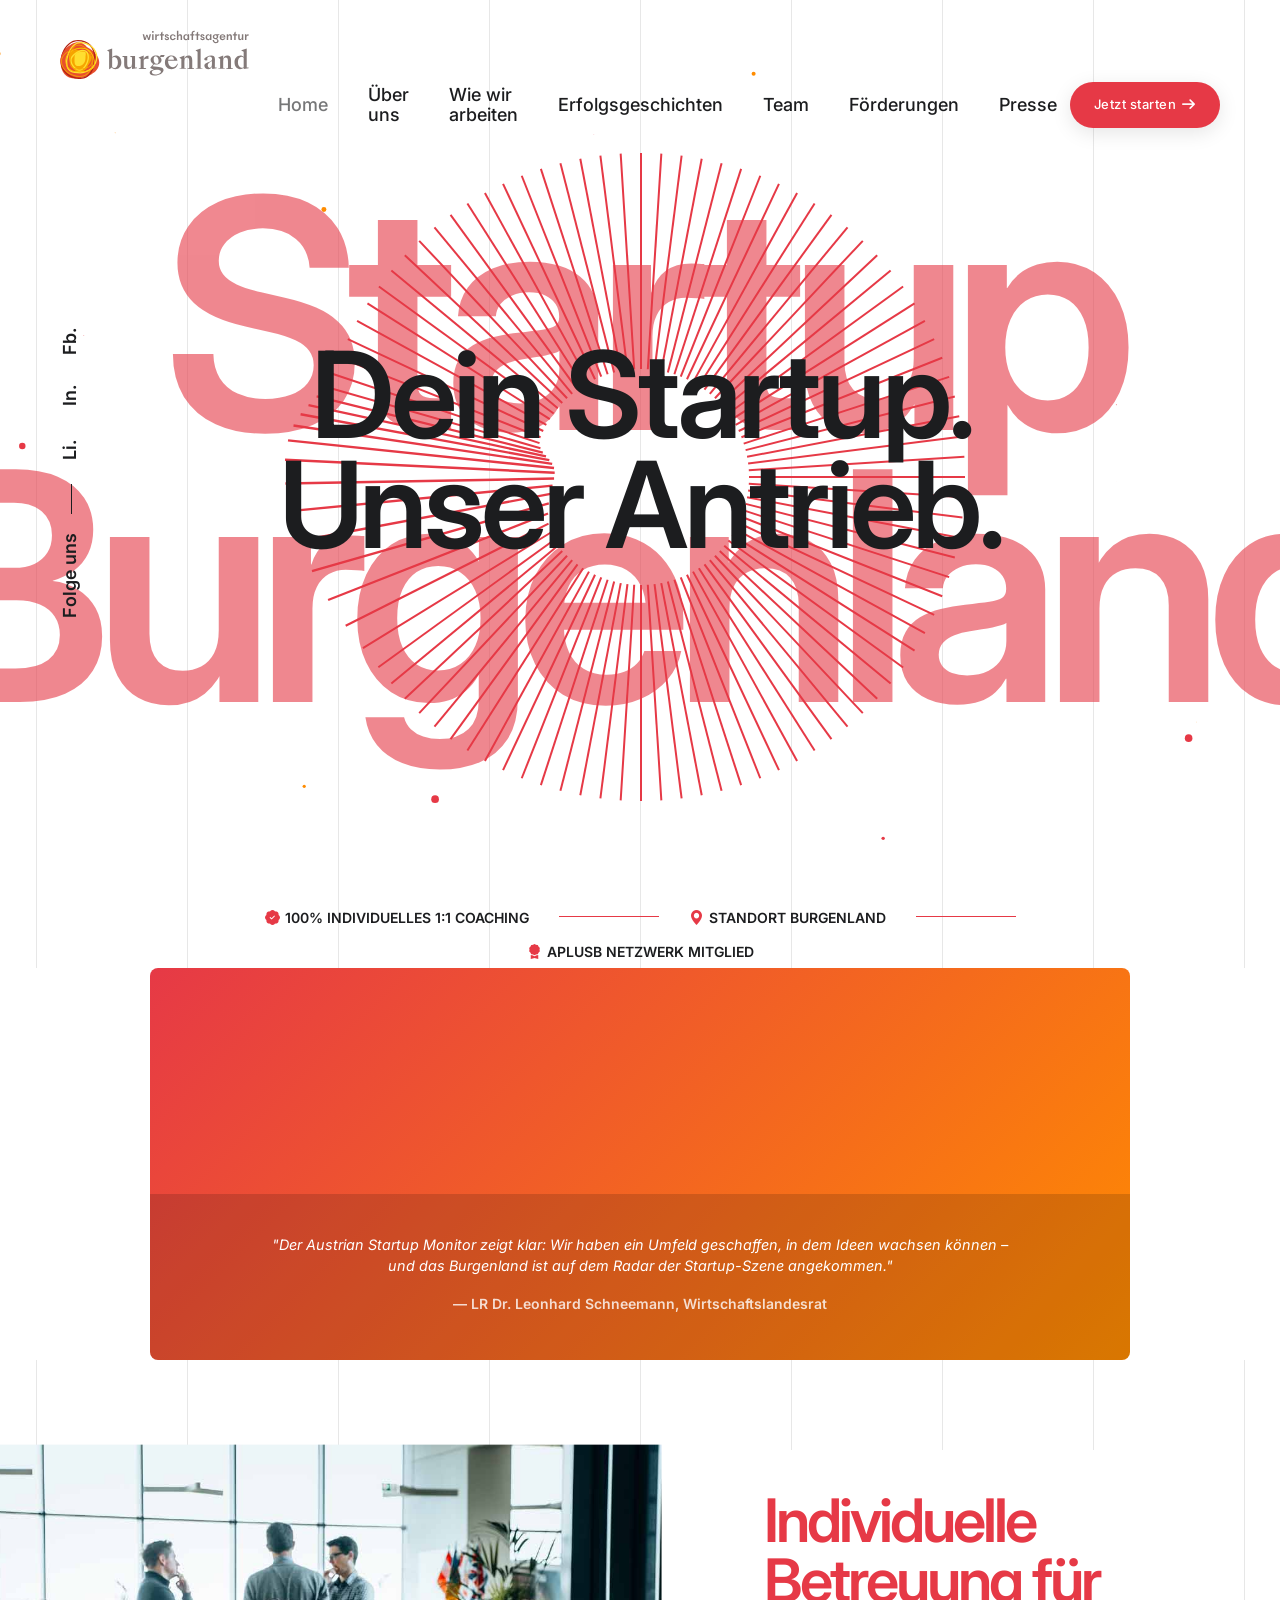
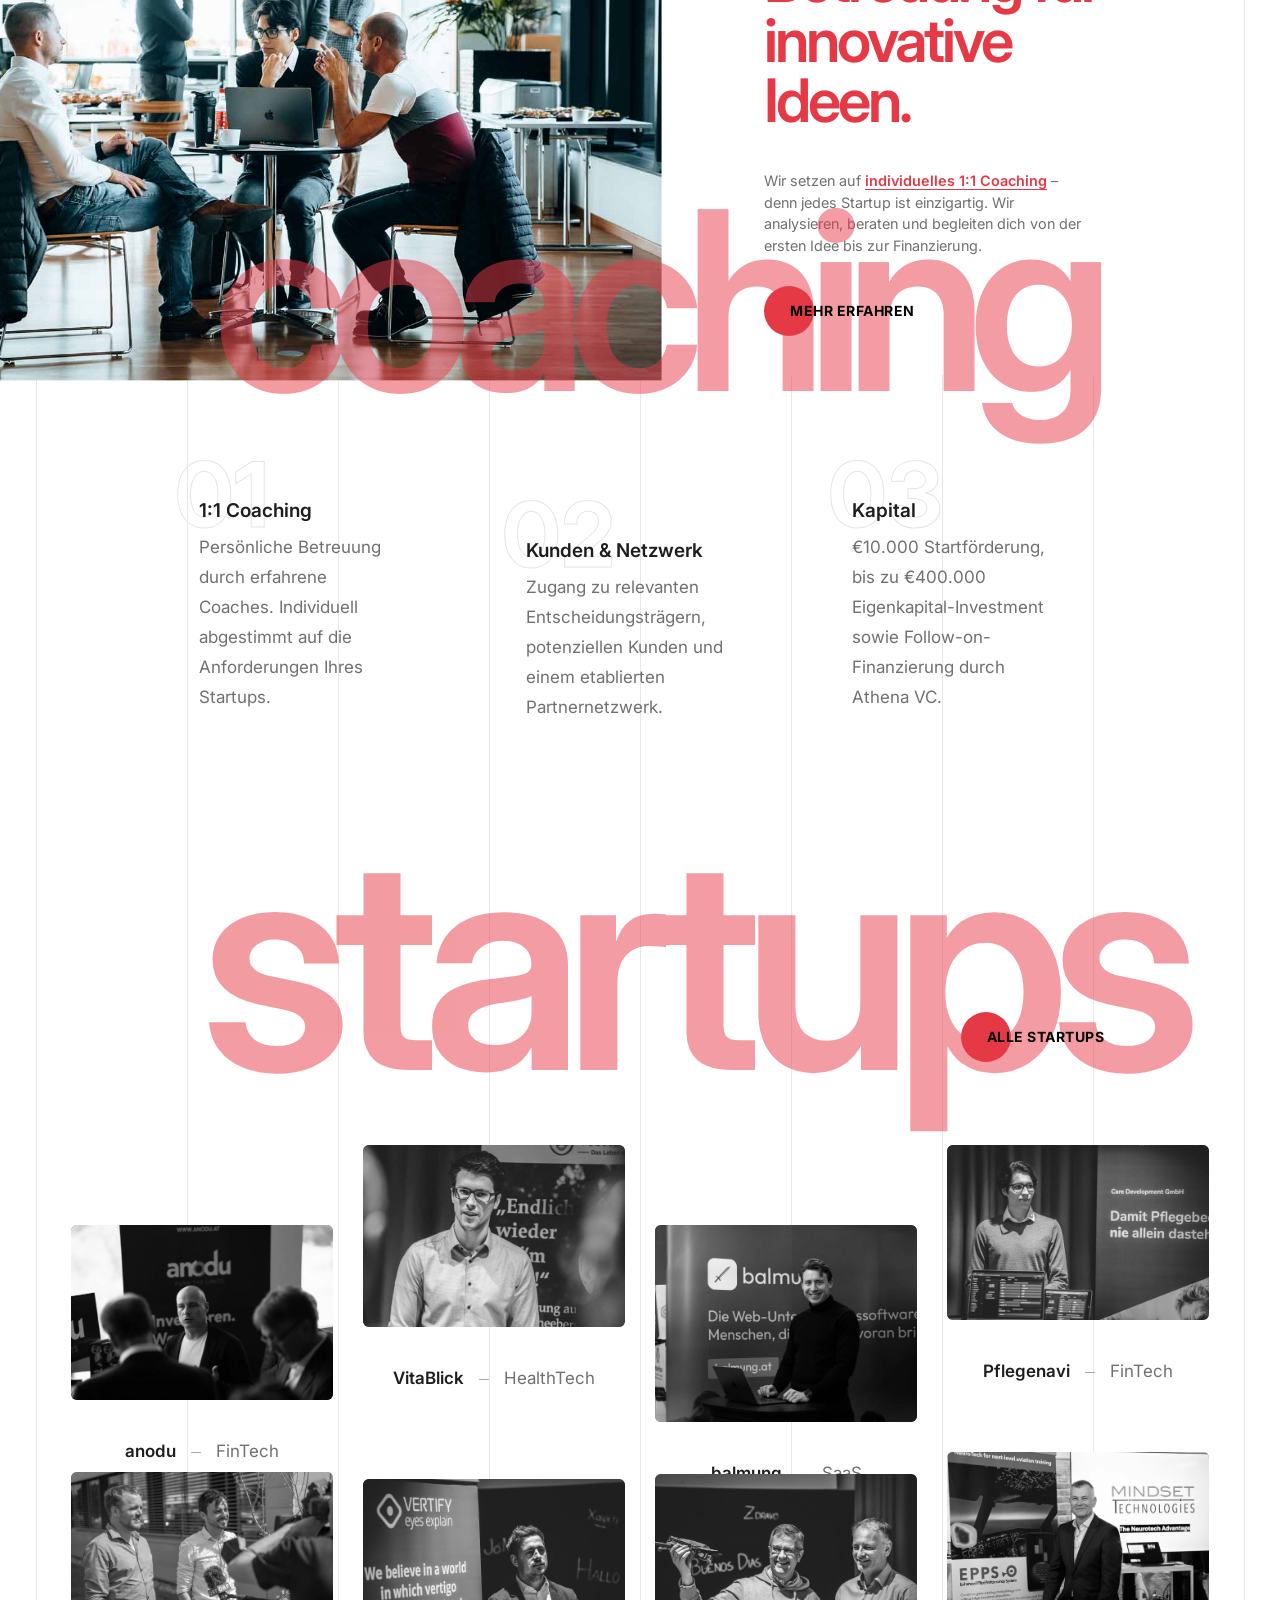
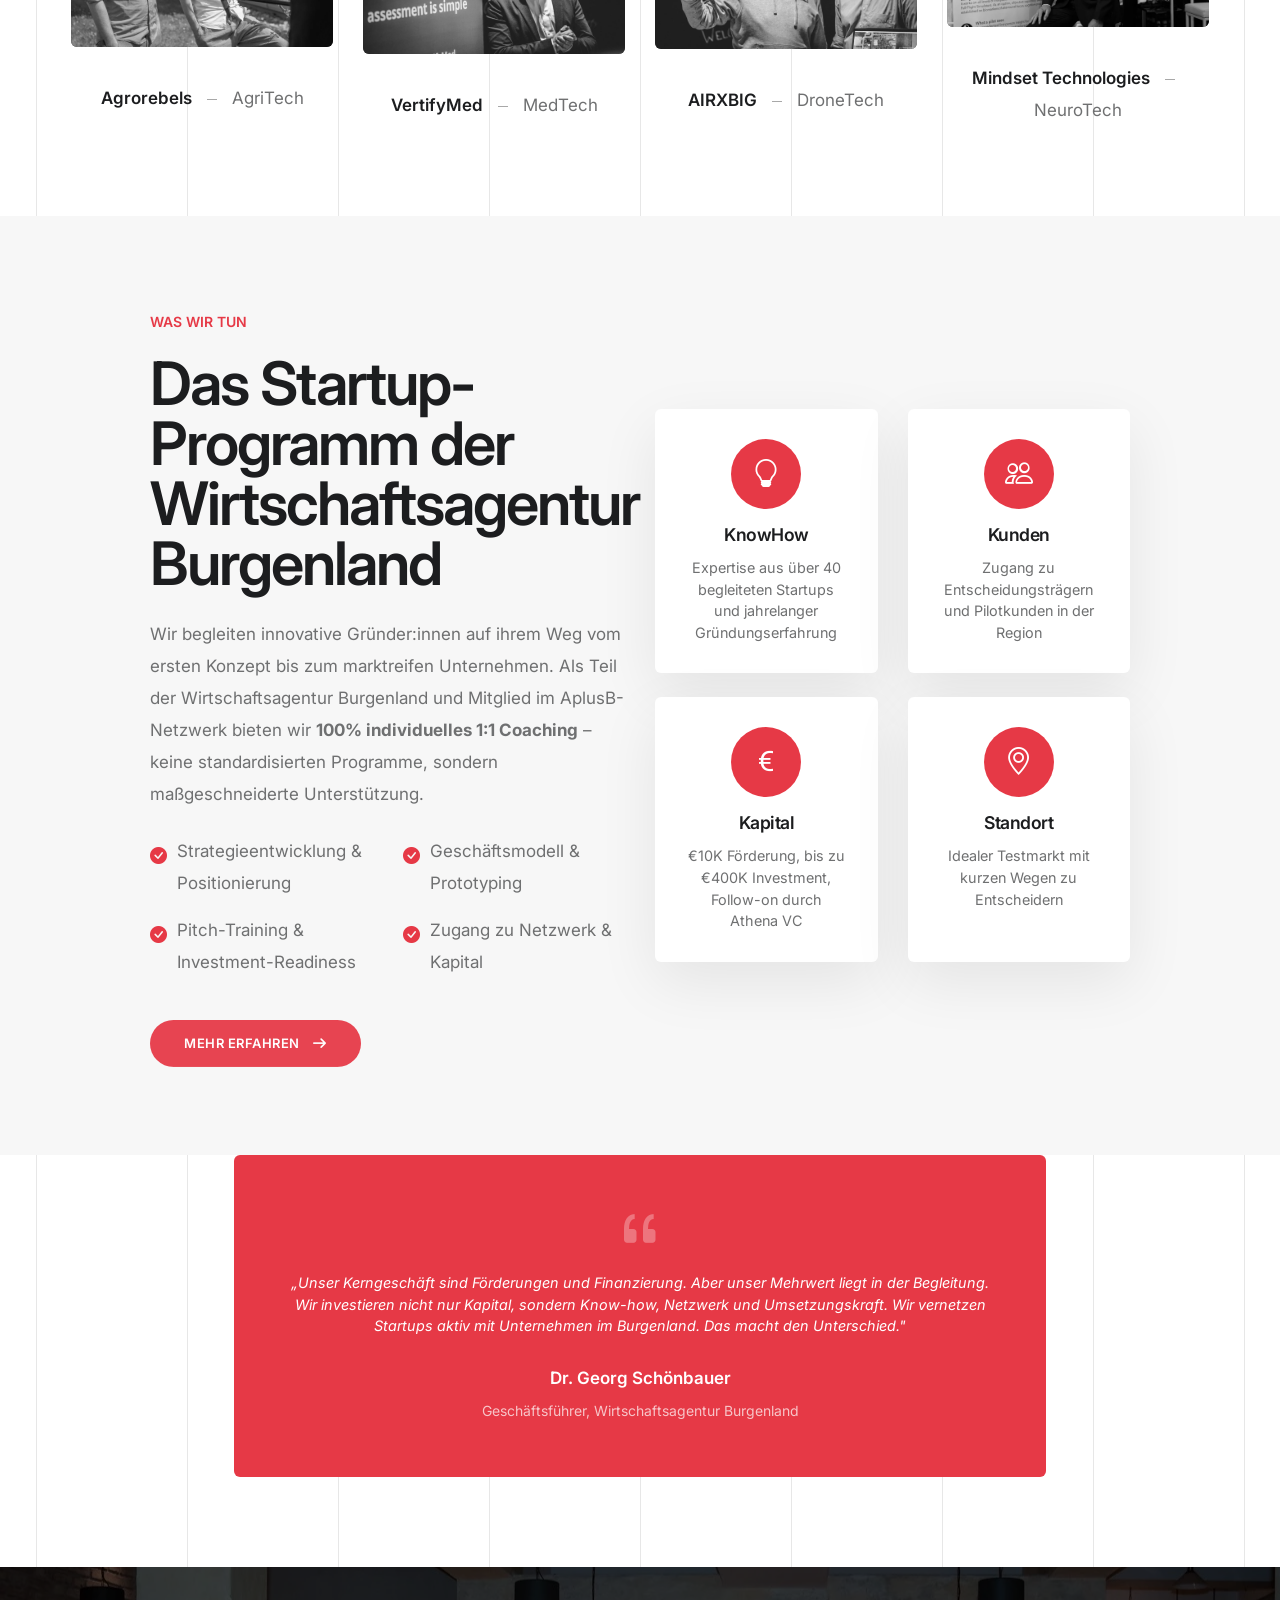
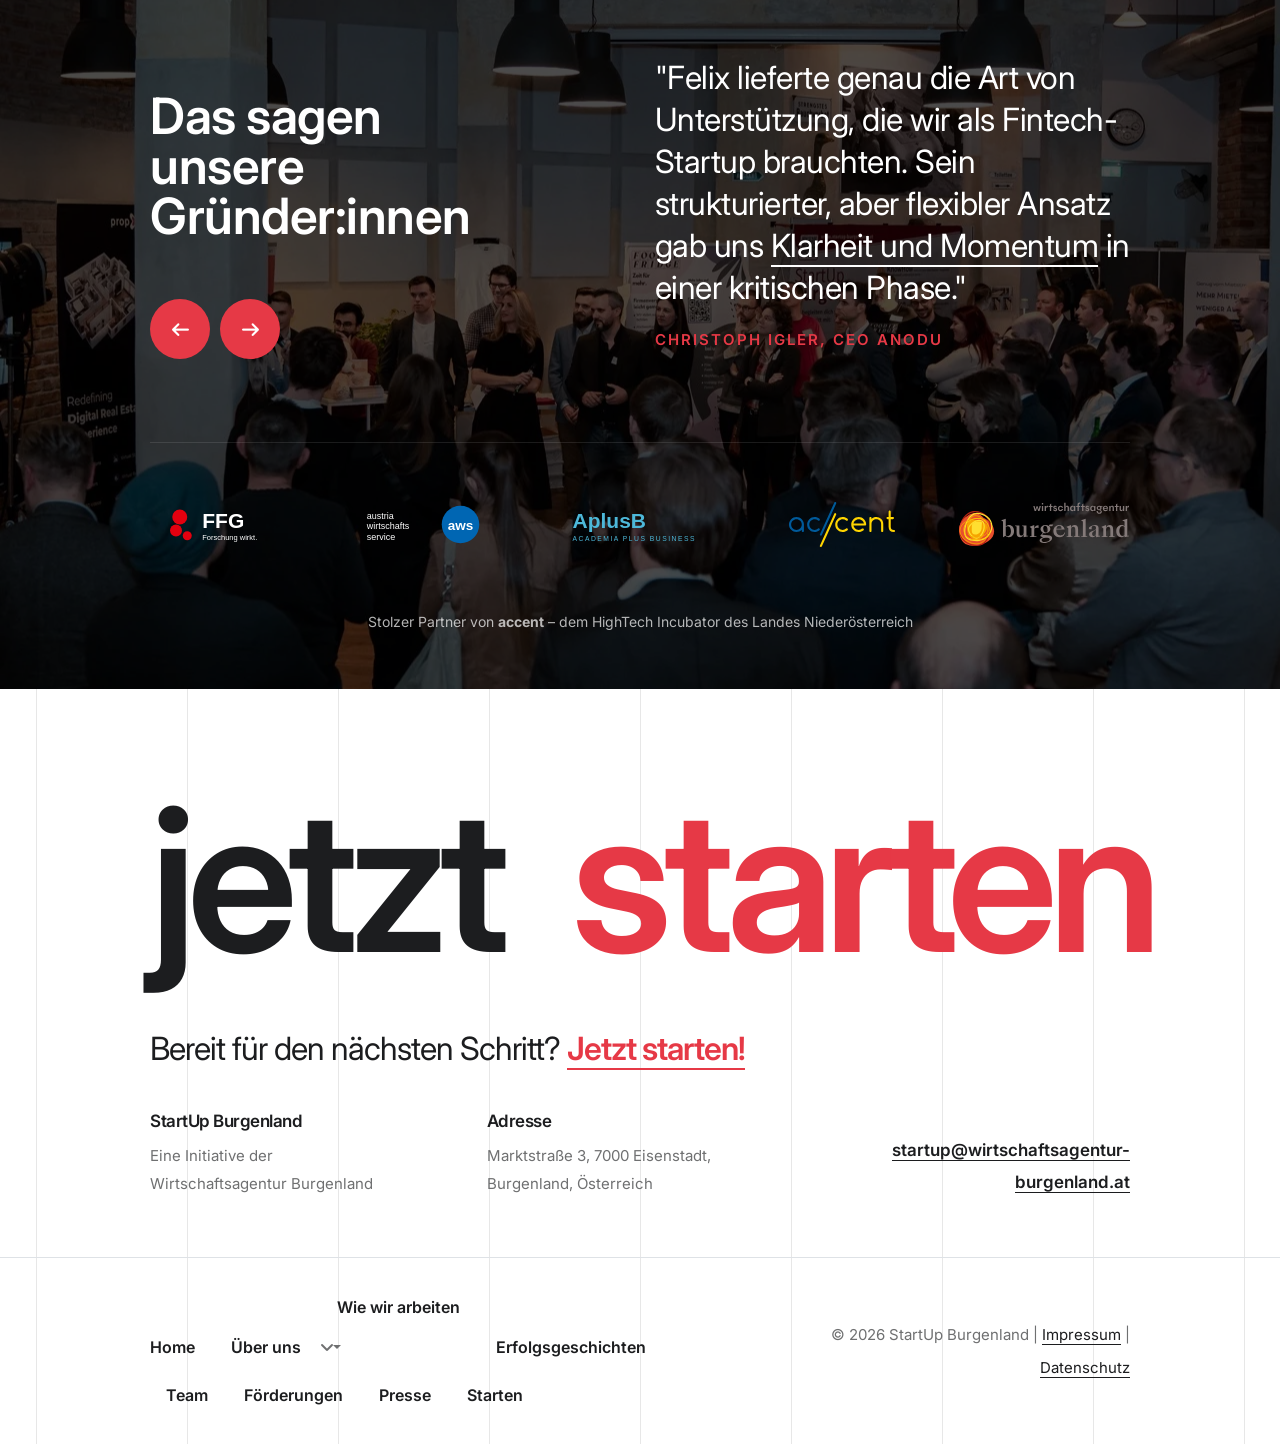
==== html/index.html @ 07768812 "StartUp Burgenland Website - Complete Redesign - Reorganized Erfolgsgeschichten by theme instead of " ====
<!doctype html>
<html class="no-js" lang="de">
    <head>
        <title>StartUp Burgenland - Dein Startup. Unser Antrieb.</title>
        <meta charset="utf-8">
        <meta http-equiv="X-UA-Compatible" content="IE=edge" />
        <meta name="author" content="StartUp Burgenland">
        <meta name="viewport" content="width=device-width,initial-scale=1.0" />
        <meta name="description" content="StartUp Burgenland - Die Startup-Initiative des Burgenlandes. 100% individuelles 1:1 Coaching, bis zu €400.000 Förderung und Zugang zu Investoren.">
        <!-- favicon icon -->
        <link rel="shortcut icon" href="images/favicon.png">
        <link rel="apple-touch-icon" href="images/apple-touch-icon-57x57.png">
        <link rel="apple-touch-icon" sizes="72x72" href="images/apple-touch-icon-72x72.png">
        <link rel="apple-touch-icon" sizes="114x114" href="images/apple-touch-icon-114x114.png">
        <!-- google fonts preconnect -->
        <link rel="preconnect" href="https://fonts.googleapis.com" crossorigin>
        <link rel="preconnect" href="https://fonts.gstatic.com" crossorigin>
        <!-- style sheets and font icons  -->
        <link rel="stylesheet" href="css/vendors.min.css"/>
        <link rel="stylesheet" href="css/icon.min.css"/>
        <link rel="stylesheet" href="css/style.css"/>
        <link rel="stylesheet" href="css/responsive.css"/>
        <link rel="stylesheet" href="demos/startup-burgenland/startup-burgenland.css" />
    </head>
    <body data-mobile-nav-style="classic" class="background-position-center-top" style="background-image: url(images/vertical-line-bg-small-medium-gray.svg)">
        <!-- start header -->
        <header>
            <!-- start navigation -->
            <nav class="navbar navbar-expand-lg header-light header-transparent bg-transparent disable-fixed">
                <div class="container-fluid">
                    <div class="col-auto col-lg-2 me-lg-0 me-auto">
                        <a class="navbar-brand" href="index.html">
                            <!-- PLACEHOLDER: logo-startup-burgenland.png (recommended: 200x56px) -->
                            <img src="images/startup-burgenland-logo.svg" alt="StartUp Burgenland" class="default-logo">
                            <img src="images/startup-burgenland-logo.svg" alt="StartUp Burgenland" class="alt-logo">
                            <img src="images/startup-burgenland-logo.svg" alt="StartUp Burgenland" class="mobile-logo">
                        </a>
                    </div>
                    <div class="col-auto col-lg-8 menu-order position-static">
                        <button class="navbar-toggler float-start" type="button" data-bs-toggle="collapse" data-bs-target="#navbarNav" aria-controls="navbarNav" aria-label="Toggle navigation">
                            <span class="navbar-toggler-line"></span>
                            <span class="navbar-toggler-line"></span>
                            <span class="navbar-toggler-line"></span>
                            <span class="navbar-toggler-line"></span>
                        </button>
                        <div class="collapse navbar-collapse justify-content-center" id="navbarNav">
                            <ul class="navbar-nav">
                                <li class="nav-item"><a href="index.html" class="nav-link">Home</a></li>
                                <li class="nav-item"><a href="ueber-uns.html" class="nav-link">Über uns</a></li>
                                <li class="nav-item dropdown">
                                    <a href="wie-wir-arbeiten.html" class="nav-link">Wie wir arbeiten</a>
                                    <i class="fa-solid fa-angle-down dropdown-toggle" id="navbarDropdown" role="button" data-bs-toggle="dropdown" aria-expanded="false"></i>
                                    <ul class="dropdown-menu" aria-labelledby="navbarDropdown">
                                        <li><a href="incubator.html" class="dropdown-item">Incubator|Accelerator</a></li>
                                        <li><a href="restartup.html" class="dropdown-item">ReStartUp</a></li>
                                    </ul>
                                </li>
                                <li class="nav-item"><a href="erfolgsgeschichten.html" class="nav-link">Erfolgsgeschichten</a></li>
                                <li class="nav-item"><a href="team.html" class="nav-link">Team</a></li>
                                <li class="nav-item"><a href="foerderungen.html" class="nav-link">Förderungen</a></li>
                                <li class="nav-item"><a href="presse.html" class="nav-link">Presse</a></li>
                            </ul>
                        </div>
                    </div>
                    <div class="col-auto col-lg-2 text-end">
                        <div class="header-icon">
                            <div class="header-button">
                                <a href="starten.html" class="btn btn-rounded btn-sb-red btn-medium btn-switch-text btn-box-shadow text-transform-none">
                                    <span>
                                        <span class="btn-double-text" data-text="Jetzt starten">Jetzt starten</span>
                                        <span><i class="fa-solid fa-arrow-right"></i></span>
                                    </span>
                                </a>
                            </div>
                        </div>
                    </div>
                </div>
            </nav>
            <!-- end navigation -->
        </header>
        <!-- end header -->

        <!-- start banner -->
        <section class="p-0 border-radius-6px full-screen md-h-600px sm-h-450px ipad-top-space-margin position-relative overflow-hidden">
            <div id="particles-style-01" class="position-absolute h-100 top-0 left-0 w-100" data-particle="true" data-particle-options='{"particles":{"number":{"value":10,"density":{"enable":true,"value_area":800}},"color":{"value":["#E63946", "#FF8C00"]},"shape":{"type":"circle","stroke":{"width":0,"color":"#000000"},"polygon":{"nb_sides":5}},"opacity":{"value":1,"random":false,"anim":{"enable":false,"speed":1,"opacity_min":0.1,"sync":false}},"size":{"value":4,"random":true,"anim":{"enable":false,"speed":40,"size_min":0.1,"sync":false}},"line_linked":{"enable":false,"distance":150,"color":"#ffffff","opacity":0.4,"width":1},"move":{"enable":true,"speed":6,"direction":"none","random":false,"straight":false,"out_mode":"out","bounce":false}},"interactivity":{"detect_on":"canvas","events":{"onhover":{"enable":true,"mode":"repulse"},"onclick":{"enable":true,"mode":"push"},"resize":true},"modes":{"repulse":{"distance":200,"duration":0.4},"push":{"particles_nb":4}}},"retina_detect":true}'></div>
            <div class="looping-wrapper md-h-100"></div>
            <div class="absolute-middle-center banner-title fw-600 d-none d-md-inline-block text-center text-sb-red" data-anime='{ "el": "lines", "translateX": [50, 0], "opacity": [0,1], "duration": 600, "delay": 0, "staggervalue": 300, "easing": "easeOutQuad" }'><span class="d-block">Startup</span><span class="d-block">Burgenland</span></div>
            <div class="container h-100 position-relative">
                <div class="row align-items-center justify-content-center h-100">
                    <div class="col-12 text-center">
                        <div class="fs-120 lh-110 sm-fs-100 text-dark-gray fw-600 ls-minus-4px" data-anime='{ "el": "lines", "translateY": [30, 0], "opacity": [0,1], "duration": 600, "delay": 500, "staggervalue": 300, "easing": "easeOutQuad" }'>Dein Startup.<br>Unser Antrieb.</div>
                    </div>
                </div>
            </div>
        </section>
        <!-- end banner -->

        <!-- start features section -->
        <section class="p-0">
            <div class="container">
                <div class="row justify-content-center align-items-center flex-column flex-sm-row" data-anime='{ "el": "childs", "translateX": [15, 0], "opacity": [0,1], "duration": 800, "delay": 200, "staggervalue": 300, "easing": "easeOutQuad" }'>
                    <div class="col-auto icon-with-text-style-08 md-mb-10px text-center text-md-start">
                        <div class="feature-box feature-box-left-icon-middle d-inline-flex align-middle">
                            <div class="feature-box-icon me-5px">
                                <i class="bi bi-patch-check-fill fs-15 text-sb-red"></i>
                            </div>
                            <div class="feature-box-content">
                                <span class="fs-14 fw-600 text-dark-gray text-uppercase">100% individuelles 1:1 Coaching</span>
                            </div>
                        </div>
                    </div>
                    <div class="col-auto md-mb-15px d-none d-md-flex">
                        <span class="progress-step-separator bg-sb-red w-100px lg-w-70px separator-line-1px d-block mx-auto"></span>
                    </div>
                    <div class="col-auto icon-with-text-style-08 md-mb-10px text-center text-md-start">
                        <div class="feature-box feature-box-left-icon-middle d-inline-flex align-middle">
                            <div class="feature-box-icon me-5px">
                                <i class="bi bi-geo-alt-fill fs-15 text-sb-red"></i>
                            </div>
                            <div class="feature-box-content">
                                <span class="fs-14 fw-600 text-dark-gray text-uppercase">Standort Burgenland</span>
                            </div>
                        </div>
                    </div>
                    <div class="col-auto md-mb-15px d-none d-md-flex">
                        <span class="progress-step-separator bg-sb-red w-100px lg-w-70px separator-line-1px d-block mx-auto"></span>
                    </div>
                    <div class="col-auto icon-with-text-style-08 text-center text-md-start">
                        <div class="feature-box feature-box-left-icon-middle d-inline-flex align-middle">
                            <div class="feature-box-icon me-5px">
                                <i class="bi bi-award-fill fs-15 text-sb-red"></i>
                            </div>
                            <div class="feature-box-content">
                                <span class="fs-14 fw-600 text-dark-gray text-uppercase">AplusB Netzwerk Mitglied</span>
                            </div>
                        </div>
                    </div>
                </div>
            </div>
        </section>
        <!-- end features section -->

        <!-- start stats section -->
        <section class="bg-white pt-0 pb-0">
            <div class="container">
                <div class="row justify-content-center">
                    <div class="col-12">
                        <div class="border-radius-8px overflow-hidden" style="background: linear-gradient(135deg, #E63946 0%, #FF8C00 100%);">
                            <div class="row row-cols-2 row-cols-lg-5 row-cols-md-3 justify-content-center text-center g-0" data-anime='{ "el": "childs", "translateY": [30, 0], "opacity": [0,1], "duration": 800, "delay": 200, "staggervalue": 200, "easing": "easeOutQuad" }'>
                                <div class="col p-35px md-p-25px border-end border-bottom border-color-transparent-white-light">
                                    <div class="fs-50 md-fs-40 text-white fw-700 mb-5px">88</div>
                                    <span class="text-white opacity-8 fs-13 text-uppercase fw-500 ls-1px">Startups im Bgld.</span>
                                    <span class="text-white opacity-6 fs-11 d-block">+125% seit 2021</span>
                                </div>
                                <div class="col p-35px md-p-25px border-end border-bottom border-color-transparent-white-light">
                                    <div class="fs-50 md-fs-40 text-white fw-700 mb-5px counter" data-speed="2000" data-to="40">40</div>
                                    <span class="text-white opacity-8 fs-13 text-uppercase fw-500 ls-1px">+ betreut</span>
                                </div>
                                <div class="col p-35px md-p-25px border-end border-bottom border-color-transparent-white-light lg-border-end-0">
                                    <div class="fs-50 md-fs-40 text-white fw-700 mb-5px counter" data-speed="2000" data-to="129">129</div>
                                    <span class="text-white opacity-8 fs-13 text-uppercase fw-500 ls-1px">Jobs</span>
                                </div>
                                <div class="col p-35px md-p-25px border-end border-bottom border-color-transparent-white-light md-border-end-0">
                                    <div class="fs-50 md-fs-40 text-white fw-700 mb-5px">€5,5M</div>
                                    <span class="text-white opacity-8 fs-13 text-uppercase fw-500 ls-1px">Umsatz</span>
                                </div>
                                <div class="col p-35px md-p-25px border-bottom border-color-transparent-white-light">
                                    <div class="fs-50 md-fs-40 text-white fw-700 mb-5px">€2,9M</div>
                                    <span class="text-white opacity-8 fs-13 text-uppercase fw-500 ls-1px">investiert</span>
                                </div>
                            </div>
                            <div class="row justify-content-center p-40px md-p-30px" style="background: rgba(0,0,0,0.15);">
                                <div class="col-lg-10 text-center">
                                    <p class="text-white fs-18 fst-italic mb-10px">"Der Austrian Startup Monitor zeigt klar: Wir haben ein Umfeld geschaffen, in dem Ideen wachsen können – und das Burgenland ist auf dem Radar der Startup-Szene angekommen."</p>
                                    <span class="text-white opacity-8 fw-600 fs-14">— LR Dr. Leonhard Schneemann, Wirtschaftslandesrat</span>
                                </div>
                            </div>
                        </div>
                    </div>
                </div>
            </div>
        </section>
        <!-- end stats section -->

        <!-- start about section -->
        <section class="position-relative overflow-hidden">
            <div class="container">
                <div class="row align-items-center position-relative">
                    <div class="col-lg-6">
                        <div class="outside-box-left-20 md-outside-box-left-0" data-bottom-top="transform:scale(1.1, 1.1)" data-top-bottom="transform:scale(1, 1)">
                            <img src="images/bewerbung-suedhub.jpg" alt="StartUp Burgenland Bewerbung Südhub"/>
                        </div>
                    </div>
                    <div class="col-lg-5 offset-lg-1 z-index-9 md-mt-35px bg-white p-40px border-radius-6px" data-anime='{ "el": "childs", "translateX": [15, 0], "opacity": [0,1], "duration": 800, "delay": 200, "staggervalue": 300, "easing": "easeOutQuad" }'>
                        <h2 class="text-sb-red fw-600 mb-40px md-mb-25px ls-minus-3px word-break-normal">Individuelle Betreuung für innovative Ideen.</h2>
                        <p class="lh-34 w-95 mb-30px lg-w-100">Wir setzen auf <span class="text-sb-red fw-600 text-decoration-line-bottom">individuelles 1:1 Coaching</span> – denn jedes Startup ist einzigartig. Wir analysieren, beraten und begleiten dich von der ersten Idee bis zur Finanzierung.</p>
                        <a href="ueber-uns.html" class="btn btn-large btn-expand-ltr text-dark-gray btn-rounded fw-700"><span class="bg-sb-red"></span>Mehr erfahren</a>
                        <div class="position-absolute bottom-minus-50px d-none d-md-inline-block" style="right: 50px;">
                            <div class="fs-300 xl-fs-250 lg-fs-200 text-sb-red fw-600 ls-minus-20px word-break-normal opacity-50" data-bottom-top="transform:scale(1, 1) translate3d(0px, 0px, 0px);" data-top-bottom="transform:scale(1, 1) translate3d(-50px, 0px, 0px);">coaching</div>
                        </div>
                    </div>
                </div>
            </div>
        </section>
        <!-- end about section -->

        <!-- start services section -->
        <section class="p-0">
            <div class="container">
                <div class="row row-cols-1 row-cols-lg-3 row-cols-md-2 m-0 justify-content-center" data-anime='{ "el": "childs", "translateY": [40, 0], "opacity": [0,1], "duration": 800, "delay": 200, "staggervalue": 300, "easing": "easeOutQuad" }'>
                    <div class="col process-step-style-10 ps-5 pe-5 pt-3 pb-3 sm-mb-20px position-relative hover-box">
                        <div class="process-step-icon-box position-absolute top-minus-15px left-25px md-left-0px">
                            <div class="number d-inline-block fs-90 fw-700 text-outline text-outline-color-extra-medium-gray">01</div>
                        </div>
                        <span class="fs-19 fw-600 text-dark-gray mb-5px d-block position-relative">1:1 Coaching</span>
                        <div class="position-relative pb-60px last-paragraph-no-margin">
                            <p class="lh-30 w-90 sm-w-100">Persönliche Betreuung durch erfahrene Coaches. Individuell abgestimmt auf die Anforderungen Ihres Startups.</p>
                            <a href="wie-wir-arbeiten.html" class="hover-content d-flex justify-content-center align-items-center icon-box w-45px h-45px rounded-circle bg-sb-red border-2"><i class="feather icon-feather-arrow-right text-white icon-small"></i></a>
                        </div>
                    </div>
                    <div class="col process-step-style-10 ps-5 pe-5 pt-3 pb-3 sm-mb-20px position-relative mt-40px md-mt-0 hover-box">
                        <div class="process-step-icon-box position-absolute top-minus-15px left-25px md-left-0px">
                            <div class="number d-inline-block fs-90 fw-700 text-outline text-outline-color-extra-medium-gray">02</div>
                        </div>
                        <span class="fs-19 fw-600 text-dark-gray mb-5px d-block position-relative">Kunden & Netzwerk</span>
                        <div class="position-relative pb-60px last-paragraph-no-margin">
                            <p class="lh-30 w-90 sm-w-100">Zugang zu relevanten Entscheidungsträgern, potenziellen Kunden und einem etablierten Partnernetzwerk.</p>
                            <a href="wie-wir-arbeiten.html" class="hover-content d-flex justify-content-center align-items-center icon-box w-45px h-45px rounded-circle bg-sb-red border-2"><i class="feather icon-feather-arrow-right text-white icon-small"></i></a>
                        </div>
                    </div>
                    <div class="col process-step-style-10 ps-5 pe-5 pt-3 pb-3 sm-mb-20px position-relative hover-box">
                        <div class="process-step-icon-box position-absolute top-minus-15px left-25px md-left-0px">
                            <div class="number d-inline-block fs-90 fw-700 text-outline text-outline-color-extra-medium-gray">03</div>
                        </div>
                        <span class="fs-19 fw-600 text-dark-gray mb-5px d-block position-relative">Kapital</span>
                        <div class="position-relative pb-60px last-paragraph-no-margin">
                            <p class="lh-30 w-90 sm-w-100">€10.000 Startförderung, bis zu €400.000 Eigenkapital-Investment sowie Follow-on-Finanzierung durch Athena VC.</p>
                            <a href="wie-wir-arbeiten.html" class="hover-content d-flex justify-content-center align-items-center icon-box w-45px h-45px rounded-circle bg-sb-red border-2"><i class="feather icon-feather-arrow-right text-white icon-small"></i></a>
                        </div>
                    </div>
                </div>
            </div>
        </section>
        <!-- end services section -->

        <!-- start portfolio/startups section -->
        <section class="pb-0 pt-0 ps-2 pe-2 lg-pt-3 md-pt-7 sm-p-0">
            <div class="container">
                <div class="row align-items-end mb-6">
                    <div class="col-lg-9 col-md-8 d-none d-md-flex">
                        <div style="margin-left: 50px;">
                            <div class="fs-350 xl-fs-300 lg-fs-250 text-sb-red fw-600 ls-minus-20px position-relative d-inline-block word-break-normal opacity-50" data-bottom-top="transform:scale(1, 1) translate3d(0px, 0px, 0px);" data-top-bottom="transform:scale(1, 1) translate3d(-50px, 0px, 0px);">startups</div>
                        </div>
                    </div>
                    <div class="col-lg-3 col-md-4 text-start text-md-end">
                        <a href="erfolgsgeschichten.html" class="btn btn-large btn-expand-ltr text-dark-gray btn-rounded fw-700 mb-50px sm-mb-0"><span class="bg-sb-red"></span>Alle Startups</a>
                    </div>
                </div>
            </div>
            <div class="container-fluid">
                <div class="row justify-content-center m-md-0">
                    <div class="col-12 filter-content">
                        <ul class="portfolio-simple portfolio-wrapper grid-loading grid grid-4col xxl-grid-4col xl-grid-4col lg-grid-3col md-grid-2col sm-grid-2col xs-grid-1col gutter-extra-large text-center">
                            <li class="grid-sizer"></li>
                            <!-- anodu -->
                            <li class="grid-item selected transition-inner-all">
                                <div class="portfolio-box" data-bottom-top="transform: translateY(40px)" data-top-bottom="transform: translateY(-40px)">
                                    <div class="portfolio-image bg-medium-gray border-radius-6px">
                                        <a href="erfolgsgeschichten.html"><img src="images/startup-anodu.webp" alt="anodu" /></a>
                                    </div>
                                    <div class="portfolio-caption pt-35px pb-35px md-pt-25px md-pb-25px">
                                        <a href="erfolgsgeschichten.html" class="text-dark-gray text-dark-gray-hover fw-600">anodu</a>
                                        <span class="d-inline-block align-middle w-10px separator-line-1px bg-light-gray ms-10px me-10px"></span>
                                        <div class="d-inline-block">FinTech</div>
                                    </div>
                                </div>
                            </li>
                            <!-- VitaBlick -->
                            <li class="grid-item selected transition-inner-all">
                                <div class="portfolio-box" data-bottom-top="transform: translateY(-40px)" data-top-bottom="transform: translateY(40px)">
                                    <div class="portfolio-image bg-medium-gray border-radius-6px">
                                        <a href="erfolgsgeschichten.html"><img src="images/startup-vitablick.webp" alt="VitaBlick" /></a>
                                    </div>
                                    <div class="portfolio-caption pt-35px pb-35px md-pt-25px md-pb-25px">
                                        <a href="erfolgsgeschichten.html" class="text-dark-gray text-dark-gray-hover fw-600">VitaBlick</a>
                                        <span class="d-inline-block align-middle w-10px separator-line-1px bg-light-gray ms-10px me-10px"></span>
                                        <div class="d-inline-block">HealthTech</div>
                                    </div>
                                </div>
                            </li>
                            <!-- balmung -->
                            <li class="grid-item selected transition-inner-all">
                                <div class="portfolio-box" data-bottom-top="transform: translateY(40px)" data-top-bottom="transform: translateY(-40px)">
                                    <div class="portfolio-image bg-medium-gray border-radius-6px">
                                        <a href="erfolgsgeschichten.html"><img src="images/startup-balmung.webp" alt="balmung" /></a>
                                    </div>
                                    <div class="portfolio-caption pt-35px pb-35px md-pt-25px md-pb-25px">
                                        <a href="erfolgsgeschichten.html" class="text-dark-gray text-dark-gray-hover fw-600">balmung</a>
                                        <span class="d-inline-block align-middle w-10px separator-line-1px bg-light-gray ms-10px me-10px"></span>
                                        <div class="d-inline-block">SaaS</div>
                                    </div>
                                </div>
                            </li>
                            <!-- Pflegenavi -->
                            <li class="grid-item selected transition-inner-all">
                                <div class="portfolio-box" data-bottom-top="transform: translateY(-40px)" data-top-bottom="transform: translateY(40px)">
                                    <div class="portfolio-image bg-medium-gray border-radius-6px">
                                        <a href="erfolgsgeschichten.html"><img src="images/startup-pflegenavi.webp" alt="Pflegenavi" /></a>
                                    </div>
                                    <div class="portfolio-caption pt-35px pb-35px md-pt-25px md-pb-25px">
                                        <a href="erfolgsgeschichten.html" class="text-dark-gray text-dark-gray-hover fw-600">Pflegenavi</a>
                                        <span class="d-inline-block align-middle w-10px separator-line-1px bg-light-gray ms-10px me-10px"></span>
                                        <div class="d-inline-block">FinTech</div>
                                    </div>
                                </div>
                            </li>
                            <!-- Agrorebels -->
                            <li class="grid-item transition-inner-all">
                                <div class="portfolio-box" data-bottom-top="transform: translateY(-20px)" data-top-bottom="transform: translateY(-80px)">
                                    <div class="portfolio-image bg-medium-gray border-radius-6px">
                                        <a href="erfolgsgeschichten.html"><img src="images/startup-agrorebels.webp" alt="Agrorebels" /></a>
                                    </div>
                                    <div class="portfolio-caption pt-35px pb-35px md-pt-25px md-pb-25px">
                                        <a href="erfolgsgeschichten.html" class="text-dark-gray text-dark-gray-hover fw-600">Agrorebels</a>
                                        <span class="d-inline-block align-middle w-10px separator-line-1px bg-light-gray ms-10px me-10px"></span>
                                        <div class="d-inline-block">AgriTech</div>
                                    </div>
                                </div>
                            </li>
                            <!-- Mindset Technologies -->
                            <li class="grid-item selected transition-inner-all">
                                <div class="portfolio-box" data-bottom-top="transform: translateY(-40px)" data-top-bottom="transform: translateY(40px)">
                                    <div class="portfolio-image bg-medium-gray border-radius-6px">
                                        <a href="erfolgsgeschichten.html"><img src="images/startup-mindset.webp" alt="Mindset Technologies" /></a>
                                    </div>
                                    <div class="portfolio-caption pt-35px pb-35px md-pt-25px md-pb-25px">
                                        <a href="erfolgsgeschichten.html" class="text-dark-gray text-dark-gray-hover fw-600">Mindset Technologies</a>
                                        <span class="d-inline-block align-middle w-10px separator-line-1px bg-light-gray ms-10px me-10px"></span>
                                        <div class="d-inline-block">NeuroTech</div>
                                    </div>
                                </div>
                            </li>
                            <!-- Vertify -->
                            <li class="grid-item selected transition-inner-all">
                                <div class="portfolio-box" data-bottom-top="transform: translateY(-20px)" data-top-bottom="transform: translateY(-80px)">
                                    <div class="portfolio-image bg-medium-gray border-radius-6px">
                                        <a href="erfolgsgeschichten.html"><img src="images/startup-vertify.webp" alt="Vertify" /></a>
                                    </div>
                                    <div class="portfolio-caption pt-35px pb-35px md-pt-25px md-pb-25px">
                                        <a href="erfolgsgeschichten.html" class="text-dark-gray text-dark-gray-hover fw-600">VertifyMed</a>
                                        <span class="d-inline-block align-middle w-10px separator-line-1px bg-light-gray ms-10px me-10px"></span>
                                        <div class="d-inline-block">MedTech</div>
                                    </div>
                                </div>
                            </li>
                            <!-- Airxbig -->
                            <li class="grid-item transition-inner-all">
                                <div class="portfolio-box" data-bottom-top="transform: translateY(-40px)" data-top-bottom="transform: translateY(40px)">
                                    <div class="portfolio-image bg-medium-gray border-radius-6px">
                                        <a href="erfolgsgeschichten.html"><img src="images/startup-airxbig.webp" alt="Airxbig" /></a>
                                    </div>
                                    <div class="portfolio-caption pt-35px pb-35px md-pt-25px md-pb-25px">
                                        <a href="erfolgsgeschichten.html" class="text-dark-gray text-dark-gray-hover fw-600">AIRXBIG</a>
                                        <span class="d-inline-block align-middle w-10px separator-line-1px bg-light-gray ms-10px me-10px"></span>
                                        <div class="d-inline-block">DroneTech</div>
                                    </div>
                                </div>
                            </li>
                        </ul>
                    </div>
                </div>
            </div>
        </section>
        <!-- end portfolio/startups section -->

        <!-- start what we do section -->
        <section class="bg-very-light-gray">
            <div class="container">
                <div class="row align-items-center">
                    <div class="col-lg-6 md-mb-50px" data-anime='{ "el": "childs", "translateY": [30, 0], "opacity": [0,1], "duration": 800, "delay": 200, "staggervalue": 300, "easing": "easeOutQuad" }'>
                        <span class="fs-14 text-uppercase text-sb-red fw-600 mb-15px d-block">Was wir tun</span>
                        <h2 class="text-dark-gray fw-600 ls-minus-2px mb-25px">Das Startup-Programm der Wirtschaftsagentur Burgenland</h2>
                        <p class="mb-25px">Wir begleiten innovative Gründer:innen auf ihrem Weg vom ersten Konzept bis zum marktreifen Unternehmen. Als Teil der Wirtschaftsagentur Burgenland und Mitglied im AplusB-Netzwerk bieten wir <strong>100% individuelles 1:1 Coaching</strong> – keine standardisierten Programme, sondern maßgeschneiderte Unterstützung.</p>
                        <div class="row row-cols-1 row-cols-sm-2 mb-10px">
                            <div class="col mb-15px">
                                <div class="d-flex align-items-start">
                                    <i class="bi bi-check-circle-fill text-sb-red me-10px mt-5px"></i>
                                    <span>Strategieentwicklung & Positionierung</span>
                                </div>
                            </div>
                            <div class="col mb-15px">
                                <div class="d-flex align-items-start">
                                    <i class="bi bi-check-circle-fill text-sb-red me-10px mt-5px"></i>
                                    <span>Geschäftsmodell & Prototyping</span>
                                </div>
                            </div>
                            <div class="col mb-15px">
                                <div class="d-flex align-items-start">
                                    <i class="bi bi-check-circle-fill text-sb-red me-10px mt-5px"></i>
                                    <span>Pitch-Training & Investment-Readiness</span>
                                </div>
                            </div>
                            <div class="col mb-15px">
                                <div class="d-flex align-items-start">
                                    <i class="bi bi-check-circle-fill text-sb-red me-10px mt-5px"></i>
                                    <span>Zugang zu Netzwerk & Kapital</span>
                                </div>
                            </div>
                        </div>
                        <a href="wie-wir-arbeiten.html" class="btn btn-medium btn-sb-red btn-rounded fw-600 mt-15px">Mehr erfahren <i class="fa-solid fa-arrow-right ms-10px"></i></a>
                    </div>
                    <div class="col-lg-6">
                        <div class="row row-cols-1 row-cols-sm-2 g-4">
                            <div class="col">
                                <div class="bg-white p-30px border-radius-6px box-shadow-quadruple-large text-center h-100">
                                    <div class="icon-box-sb mb-15px mx-auto" style="width: 70px; height: 70px;">
                                        <i class="bi bi-lightbulb fs-28"></i>
                                    </div>
                                    <h5 class="text-dark-gray fw-600 mb-10px">KnowHow</h5>
                                    <p class="fs-15 mb-0">Expertise aus über 40 begleiteten Startups und jahrelanger Gründungserfahrung</p>
                                </div>
                            </div>
                            <div class="col">
                                <div class="bg-white p-30px border-radius-6px box-shadow-quadruple-large text-center h-100">
                                    <div class="icon-box-sb mb-15px mx-auto" style="width: 70px; height: 70px;">
                                        <i class="bi bi-people fs-28"></i>
                                    </div>
                                    <h5 class="text-dark-gray fw-600 mb-10px">Kunden</h5>
                                    <p class="fs-15 mb-0">Zugang zu Entscheidungsträgern und Pilotkunden in der Region</p>
                                </div>
                            </div>
                            <div class="col">
                                <div class="bg-white p-30px border-radius-6px box-shadow-quadruple-large text-center h-100">
                                    <div class="icon-box-sb mb-15px mx-auto" style="width: 70px; height: 70px;">
                                        <i class="bi bi-currency-euro fs-28"></i>
                                    </div>
                                    <h5 class="text-dark-gray fw-600 mb-10px">Kapital</h5>
                                    <p class="fs-15 mb-0">€10K Förderung, bis zu €400K Investment, Follow-on durch Athena VC</p>
                                </div>
                            </div>
                            <div class="col">
                                <div class="bg-white p-30px border-radius-6px box-shadow-quadruple-large text-center h-100">
                                    <div class="icon-box-sb mb-15px mx-auto" style="width: 70px; height: 70px;">
                                        <i class="bi bi-geo-alt fs-28"></i>
                                    </div>
                                    <h5 class="text-dark-gray fw-600 mb-10px">Standort</h5>
                                    <p class="fs-15 mb-0">Idealer Testmarkt mit kurzen Wegen zu Entscheidern</p>
                                </div>
                            </div>
                        </div>
                    </div>
                </div>
            </div>
        </section>
        <!-- end what we do section -->

        <!-- start Georg Schönbauer quote section -->
        <section class="pt-0">
            <div class="container">
                <div class="row justify-content-center">
                    <div class="col-lg-10">
                        <div class="bg-sb-red border-radius-6px p-50px md-p-35px text-center">
                            <i class="bi bi-quote fs-50 text-white opacity-3 mb-15px d-block"></i>
                            <p class="text-white fs-20 md-fs-18 fst-italic mb-25px lh-36">„Unser Kerngeschäft sind Förderungen und Finanzierung. Aber unser Mehrwert liegt in der Begleitung. Wir investieren nicht nur Kapital, sondern Know-how, Netzwerk und Umsetzungskraft. Wir vernetzen Startups aktiv mit Unternehmen im Burgenland. Das macht den Unterschied."</p>
                            <span class="fw-600 text-white d-block">Dr. Georg Schönbauer</span>
                            <span class="text-white opacity-7 fs-14">Geschäftsführer, Wirtschaftsagentur Burgenland</span>
                        </div>
                    </div>
                </div>
            </div>
        </section>
        <!-- end Georg Schönbauer quote section -->

        <!-- start testimonials section -->
        <section class="pb-4 lg-pb-6 sm-pb-50px position-relative bg-gradient-sb">
            <div class="cover-background position-absolute h-100 w-100 left-0px top-0px" style="background-image: url('images/event-lounge-7.webp')"></div>
            <div class="position-absolute h-100 w-100 left-0px top-0px" style="background-color: rgba(0, 0, 0, 0.7);"></div>
            <div class="container position-relative">
                <div class="row justify-content-center align-items-center mb-9 xl-mb-5 sm-mb-30px">
                    <div class="col-lg-5">
                        <div class="mb-15 d-flex align-items-center md-mb-30px">
                            <h3 class="text-white fw-600 mb-0">Das sagen unsere Gründer:innen</h3>
                        </div>
                        <div class="d-flex md-mb-25px">
                            <div class="slider-one-slide-prev-1 bg-sb-red text-white swiper-button-prev slider-navigation-style-04 w-60px h-60px"><i class="fa-solid fa-arrow-left"></i></div>
                            <div class="slider-one-slide-next-1 bg-sb-red text-white swiper-button-next slider-navigation-style-04 w-60px h-60px"><i class="fa-solid fa-arrow-right"></i></div>
                        </div>
                    </div>
                    <div class="col-xl-6 col-lg-7 overflow-hidden offset-xl-1">
                        <div class="swiper magic-cursor light" data-slider-options='{ "slidesPerView": 1, "spaceBetween": 40, "loop": true, "autoplay": { "delay": 5000, "disableOnInteraction": false }, "navigation": { "nextEl": ".slider-one-slide-next-1", "prevEl": ".slider-one-slide-prev-1" }, "keyboard": { "enabled": true, "onlyInViewport": true }, "effect": "slide" }'>
                            <div class="swiper-wrapper">
                                <div class="swiper-slide">
                                    <h5 class="text-white mb-20px w-90 xl-w-100 lh-42 fw-400">"Felix lieferte genau die Art von Unterstützung, die wir als Fintech-Startup brauchten. Sein strukturierter, aber flexibler Ansatz gab uns <span class="text-decoration-line-bottom-medium">Klarheit und Momentum</span> in einer kritischen Phase."</h5>
                                    <span class="text-sb-red fw-600 d-block fs-15 text-uppercase lh-22 ls-2px">Christoph Igler, CEO anodu</span>
                                </div>
                                <div class="swiper-slide">
                                    <h5 class="text-white mb-20px w-90 xl-w-100 lh-42 fw-400">"Felix half bei der Vorbereitung und dem erfolgreichen Abschluss unserer <span class="text-decoration-line-bottom-medium">Investment-Runde</span> und begleitete unsere Marktexpansion nach Deutschland und in die Schweiz."</h5>
                                    <span class="text-sb-red fw-600 d-block fs-15 text-uppercase lh-22 ls-2px">Amadeus Linzer, CEO VitaBlick</span>
                                </div>
                                <div class="swiper-slide">
                                    <h5 class="text-white mb-20px w-90 xl-w-100 lh-42 fw-400">"Felix spielte eine Schlüsselrolle bei der Beschleunigung von Pflegenavi. Er öffnete aktiv sein Netzwerk, um uns bei der Suche nach einem <span class="text-decoration-line-bottom-medium">technischen Co-Founder</span> zu helfen."</h5>
                                    <span class="text-sb-red fw-600 d-block fs-15 text-uppercase lh-22 ls-2px">Markus Reinfeld, BRANDL TALOS / Pflegenavi</span>
                                </div>
                                <div class="swiper-slide">
                                    <h5 class="text-white mb-20px w-90 xl-w-100 lh-42 fw-400">"Das Team hat mir durch viele komplizierte Phasen geholfen und mir <span class="text-decoration-line-bottom-medium">neue Wege aufgezeigt</span>! Felix versteht wirklich, was es bedeutet, etwas von Grund auf aufzubauen."</h5>
                                    <span class="text-sb-red fw-600 d-block fs-15 text-uppercase lh-22 ls-2px">Christoph Kern, CareFact</span>
                                </div>
                                <div class="swiper-slide">
                                    <h5 class="text-white mb-20px w-90 xl-w-100 lh-42 fw-400">"Ich habe 2021 im Inkubator gestartet und <span class="text-decoration-line-bottom-medium">verkaufe mittlerweile in 14 Ländern</span>. Felix bringt Klarheit, Struktur und Momentum – immer fokussiert auf das, was am wichtigsten ist."</h5>
                                    <span class="text-sb-red fw-600 d-block fs-15 text-uppercase lh-22 ls-2px">Dr. Stefanie Gruarin, Equolibri</span>
                                </div>
                                <div class="swiper-slide">
                                    <h5 class="text-white mb-20px w-90 xl-w-100 lh-42 fw-400">"Felix hatte einen tiefgreifenden Einfluss auf die Entwicklung von Perigee. Dank dieser fokussierten Zusammenarbeit haben wir erfolgreich eine <span class="text-decoration-line-bottom-medium">Finanzierungsrunde</span> abgeschlossen."</h5>
                                    <span class="text-sb-red fw-600 d-block fs-15 text-uppercase lh-22 ls-2px">Markus Enenkel, The World Bank / Perigee</span>
                                </div>
                            </div>
                        </div>
                    </div>
                </div>
                <div class="row">
                    <div class="col-12">
                        <div class="separator-line-1px w-100 bg-white opacity-1 mb-6 sm-mb-30px"></div>
                    </div>
                </div>
                <!-- Partner logos -->
                <div class="row row-cols-2 row-cols-lg-5 row-cols-md-3 clients-style-06 justify-content-center align-items-center">
                    <div class="col client-box text-center mb-30px">
                        <a href="https://www.ffg.at" target="_blank"><img src="images/partner-ffg.svg" class="h-45px" alt="FFG - Forschung wirkt"></a>
                    </div>
                    <div class="col client-box text-center mb-30px">
                        <a href="https://www.aws.at" target="_blank"><img src="images/partner-aws.svg" class="h-45px" alt="Austria Wirtschafts Service"></a>
                    </div>
                    <div class="col client-box text-center mb-30px">
                        <a href="https://www.aplusb.biz" target="_blank"><img src="images/partner-aplusb.svg" class="h-45px" alt="AplusB - Academia Plus Business"></a>
                    </div>
                    <div class="col client-box text-center mb-30px">
                        <a href="https://www.accent.at" target="_blank"><img src="images/partner-accent.svg" class="h-45px" alt="accent - HighTech Incubator Niederösterreich"></a>
                    </div>
                    <div class="col client-box text-center mb-30px">
                        <a href="https://www.wirtschaftsagentur-burgenland.at" target="_blank"><img src="images/startup-burgenland-logo.svg" class="h-45px" alt="Wirtschaftsagentur Burgenland"></a>
                    </div>
                </div>
                <div class="row mt-3">
                    <div class="col-12 text-center">
                        <p class="text-white opacity-7 fs-14 mb-0">Stolzer Partner von <strong>accent</strong> – dem HighTech Incubator des Landes Niederösterreich</p>
                    </div>
                </div>
            </div>
        </section>
        <!-- end testimonials section -->

        <!-- start CTA section -->
        <section class="pb-4 sm-pt-30px sm-pb-40px position-relative">
            <div class="container">
                <div class="row align-items-center">
                    <div class="col-sm-5 text-center text-sm-start">
                        <div class="fs-250 xl-fs-200 lg-fs-170 md-fs-130 sm-fs-80 text-dark-gray fw-600 ls-minus-10px word-break-normal">jetzt</div>
                    </div>
                    <div class="col-sm-7 text-center text-sm-end">
                        <div class="fs-250 xl-fs-200 lg-fs-170 md-fs-130 sm-fs-80 text-sb-red fw-600 ls-minus-10px word-break-normal">starten</div>
                    </div>
                </div>
            </div>
        </section>
        <!-- end CTA section -->

        <!-- start footer -->
        <footer class="p-0">
            <div class="container">
                <div class="row align-items-center mb-4 sm-mb-6">
                    <div class="col-md-10 col-sm-8 text-center text-sm-start xs-mb-25px">
                        <h5 class="mb-0 text-dark-gray fw-400 ls-minus-1px">Bereit für den nächsten Schritt? <a href="starten.html" class="text-decoration-line-bottom-medium fw-600 text-sb-red text-sb-red-hover">Jetzt starten!</a></h5>
                    </div>
                    <div class="col-md-2 col-sm-4 text-center text-sm-end">
                        <a href="index.html" class="footer-logo d-inline-block">
                            <img src="images/startup-burgenland-logo.svg" alt="StartUp Burgenland">
                        </a>
                    </div>
                </div>
                <div class="row align-items-end mb-6 sm-mb-40px">
                    <div class="col-lg-4 col-sm-6 text-center text-sm-start xs-mb-25px last-paragraph-no-margin">
                        <span class="d-block text-dark-gray ls-minus-05px mb-5px fw-600">StartUp Burgenland</span>
                        <p class="w-80 lg-w-100 text-medium-gray fs-15 lh-28">Eine Initiative der Wirtschaftsagentur Burgenland</p>
                    </div>
                    <div class="col-lg-4 col-sm-6 text-center text-sm-start xs-mb-25px last-paragraph-no-margin">
                        <span class="d-block text-dark-gray ls-minus-05px mb-5px fw-600">Adresse</span>
                        <p class="w-80 lg-w-100 text-medium-gray fs-15 lh-28">Marktstraße 3, 7000 Eisenstadt, Burgenland, Österreich</p>
                    </div>
                    <div class="col-md-4 col-sm-12 last-paragraph-no-margin ms-auto text-center text-sm-end">
                        <a href="mailto:startup@wirtschaftsagentur-burgenland.at" class="text-dark-gray text-dark-gray-hover fw-600 text-decoration-line-bottom">startup@wirtschaftsagentur-burgenland.at</a>
                    </div>
                </div>
            </div>
            <div class="footer-bottom pt-25px pb-25px border-top border-color-charcoal-grey">
                <div class="container">
                    <div class="row align-items-center">
                        <div class="col-lg-7 text-center text-lg-start md-mb-10px">
                            <ul class="footer-navbar fw-600 fs-16">
                                <li class="nav-item active"><a href="index.html" class="nav-link">Home</a></li>
                                <li class="nav-item"><a href="ueber-uns.html" class="nav-link">Über uns</a></li>
                                <li class="nav-item dropdown">
                                    <a href="wie-wir-arbeiten.html" class="nav-link">Wie wir arbeiten</a>
                                    <i class="fa-solid fa-angle-down dropdown-toggle" id="navbarDropdown" role="button" data-bs-toggle="dropdown" aria-expanded="false"></i>
                                    <ul class="dropdown-menu" aria-labelledby="navbarDropdown">
                                        <li><a href="incubator.html" class="dropdown-item">Incubator|Accelerator</a></li>
                                        <li><a href="restartup.html" class="dropdown-item">ReStartUp</a></li>
                                    </ul>
                                </li>
                                <li class="nav-item"><a href="erfolgsgeschichten.html" class="nav-link">Erfolgsgeschichten</a></li>
                                <li class="nav-item"><a href="team.html" class="nav-link">Team</a></li>
                                <li class="nav-item"><a href="foerderungen.html" class="nav-link">Förderungen</a></li>
                                <li class="nav-item"><a href="presse.html" class="nav-link">Presse</a></li>
                                <li class="nav-item"><a href="starten.html" class="nav-link">Starten</a></li>
                            </ul>
                        </div>
                        <div class="col-lg-5 text-center text-lg-end">
                            <span class="fs-15">© 2026 StartUp Burgenland | <a href="impressum.html" class="text-decoration-line-bottom text-dark-gray text-dark-gray-hover">Impressum</a> | <a href="datenschutz.html" class="text-decoration-line-bottom text-dark-gray text-dark-gray-hover">Datenschutz</a></span>
                        </div>
                    </div>
                </div>
            </div>
        </footer>
        <!-- end footer -->

        <!-- start sticky elements -->
        <div class="sticky-wrap z-index-1 d-none d-xl-inline-block" data-animation-delay="100" data-shadow-animation="true">
            <div class="elements-social social-icon-style-10">
                <ul class="small-icon dark fw-600">
                    <li class="fs-18">Folge uns <span class="separator-line-1px w-30px bg-dark-gray d-inline-block align-middle ms-15px"></span></li>
                    <li><a class="linkedin" href="https://www.linkedin.com/company/startup-burgenland" target="_blank">Li.</a></li>
                    <li><a class="instagram" href="https://www.instagram.com/startupburgenland" target="_blank">In.</a></li>
                    <li><a class="facebook" href="https://www.facebook.com/startupburgenland" target="_blank">Fb.</a></li>
                </ul>
            </div>
        </div>
        <!-- end sticky elements -->

        <!-- start scroll progress -->
        <!-- end scroll progress -->

        <!-- javascript libraries -->
        <script type="text/javascript" src="js/jquery.js"></script>
        <script type="text/javascript" src="js/vendors.min.js"></script>
        <script type="text/javascript" src="js/main.js"></script>
    </body>
</html>
---- html/css/icon.min.css ----
@charset "UTF-8";/*!
    Font Awesome
    Version: 7.0.0
    Plugin URL: https://fontawesome.com
    License: Copyright 2025 Fonticons, Inc. | https://fontawesome.com/license/free (Icons: CC BY 4.0, Fonts: SIL OFL 1.1, Code: MIT License)
!*/.fa-stack,.fa-ul>li{position:relative}.fa-beat,.fa-bounce{animation-delay:var(--fa-animation-delay,0s);animation-direction:var(--fa-animation-direction,normal);animation-duration:var(--fa-animation-duration,1s);animation-iteration-count:var(--fa-animation-iteration-count,infinite)}.fa,.fa-brands,.fa-classic,.fa-regular,.fa-solid,.fab,.far,.fas{--_fa-family:var(--fa-family, var(--fa-style-family, "Font Awesome 7 Free"));-webkit-font-smoothing:antialiased;-moz-osx-font-smoothing:grayscale;display:var(--fa-display,inline-block);font-family:var(--_fa-family);font-feature-settings:normal;font-style:normal;font-synthesis:none;font-variant:normal;font-weight:var(--fa-style,900);line-height:1;text-align:center;text-rendering:auto;width:auto}:is(.fas,.far,.fab,.fa-solid,.fa-regular,.fa-brands,.fa-classic,.fa)::before{content:var(--fa);content:var(--fa)/""}.fa-1x{font-size:1em}.fa-2x{font-size:2em}.fa-3x{font-size:3em}.fa-4x{font-size:4em}.fa-5x{font-size:5em}.fa-6x{font-size:6em}.fa-7x{font-size:7em}.fa-8x{font-size:8em}.fa-9x{font-size:9em}.fa-10x{font-size:10em}.fa-2xs{font-size:.625em;line-height:.1em;vertical-align:.225em}.fa-xs{font-size:.75em;line-height:.0833333333em;vertical-align:.125em}.fa-sm{font-size:.875em;line-height:.0714285714em;vertical-align:.0535714286em}.fa-lg{font-size:1.25em;line-height:.05em;vertical-align:-.075em}.fa-xl{font-size:1.5em;line-height:.0416666667em;vertical-align:-.125em}.fa-2xl,.fa-stack-2x{font-size:2em}.fa-2xl{line-height:.03125em;vertical-align:-.1875em}.fa-width-auto{--fa-width:auto}.fa-fw,.fa-width-fixed{--fa-width:1.25em}.fa-ul{list-style-type:none;margin-inline-start:var(--fa-li-margin,2.5em);padding-inline-start:0}.fa-li{inset-inline-start:calc(-1 * var(--fa-li-width,2em));position:absolute;text-align:center;width:var(--fa-li-width,2em);line-height:inherit}.fa-border{border-color:var(--fa-border-color,#eee);border-radius:var(--fa-border-radius,.1em);border-style:var(--fa-border-style,solid);border-width:var(--fa-border-width,.0625em);box-sizing:var(--fa-border-box-sizing,content-box);padding:var(--fa-border-padding,.1875em .25em)}.fa-pull-left,.fa-pull-start{float:inline-start;margin-inline-end:var(--fa-pull-margin,.3em)}.fa-pull-end,.fa-pull-right{float:inline-end;margin-inline-start:var(--fa-pull-margin,.3em)}.fa-beat{animation-name:fa-beat;animation-timing-function:var(--fa-animation-timing,ease-in-out)}.fa-bounce{animation-name:fa-bounce;animation-timing-function:var(--fa-animation-timing,cubic-bezier(.28,.84,.42,1))}.fa-beat-fade,.fa-fade{animation-timing-function:var(--fa-animation-timing,cubic-bezier(.4,0,.6,1));animation-delay:var(--fa-animation-delay,0s);animation-direction:var(--fa-animation-direction,normal);animation-iteration-count:var(--fa-animation-iteration-count,infinite);animation-duration:var(--fa-animation-duration,1s)}.fa-fade{animation-name:fa-fade}.fa-beat-fade{animation-name:fa-beat-fade}.fa-flip{animation-name:fa-flip;animation-delay:var(--fa-animation-delay,0s);animation-direction:var(--fa-animation-direction,normal);animation-duration:var(--fa-animation-duration,1s);animation-iteration-count:var(--fa-animation-iteration-count,infinite);animation-timing-function:var(--fa-animation-timing,ease-in-out)}.fa-shake,.fa-spin{animation-delay:var(--fa-animation-delay,0s);animation-timing-function:var(--fa-animation-timing,linear)}.fa-shake{animation-name:fa-shake;animation-direction:var(--fa-animation-direction,normal);animation-duration:var(--fa-animation-duration,1s);animation-iteration-count:var(--fa-animation-iteration-count,infinite)}.fa-pulse,.fa-spin,.fa-spin-pulse{animation-name:fa-spin;animation-direction:var(--fa-animation-direction,normal);animation-iteration-count:var(--fa-animation-iteration-count,infinite)}.fa-spin{animation-duration:var(--fa-animation-duration,2s)}.fa-spin-reverse{--fa-animation-direction:reverse}.fa-pulse,.fa-spin-pulse{animation-duration:var(--fa-animation-duration,1s);animation-timing-function:var(--fa-animation-timing,steps(8))}@media (prefers-reduced-motion:reduce){.fa-beat,.fa-beat-fade,.fa-bounce,.fa-fade,.fa-flip,.fa-pulse,.fa-shake,.fa-spin,.fa-spin-pulse{animation:none!important;transition:none!important}}@keyframes fa-beat{0%,90%{transform:scale(1)}45%{transform:scale(var(--fa-beat-scale,1.25))}}@keyframes fa-bounce{0%,100%,64%{transform:scale(1,1) translateY(0)}10%{transform:scale(var(--fa-bounce-start-scale-x,1.1),var(--fa-bounce-start-scale-y,.9)) translateY(0)}30%{transform:scale(var(--fa-bounce-jump-scale-x,.9),var(--fa-bounce-jump-scale-y,1.1)) translateY(var(--fa-bounce-height,-.5em))}50%{transform:scale(var(--fa-bounce-land-scale-x,1.05),var(--fa-bounce-land-scale-y,.95)) translateY(0)}57%{transform:scale(1,1) translateY(var(--fa-bounce-rebound,-.125em))}}@keyframes fa-fade{50%{opacity:var(--fa-fade-opacity,.4)}}@keyframes fa-beat-fade{0%,100%{opacity:var(--fa-beat-fade-opacity,.4);transform:scale(1)}50%{opacity:1;transform:scale(var(--fa-beat-fade-scale,1.125))}}@keyframes fa-flip{50%{transform:rotate3d(var(--fa-flip-x,0),var(--fa-flip-y,1),var(--fa-flip-z,0),var(--fa-flip-angle,-180deg))}}@keyframes fa-shake{0%{transform:rotate(-15deg)}4%{transform:rotate(15deg)}24%,8%{transform:rotate(-18deg)}12%,28%{transform:rotate(18deg)}16%{transform:rotate(-22deg)}20%{transform:rotate(22deg)}32%{transform:rotate(-12deg)}36%{transform:rotate(12deg)}100%,40%{transform:rotate(0)}}@keyframes fa-spin{0%{transform:rotate(0)}100%{transform:rotate(360deg)}}.fa-rotate-90{transform:rotate(90deg)}.fa-rotate-180{transform:rotate(180deg)}.fa-rotate-270{transform:rotate(270deg)}.fa-flip-horizontal{transform:scale(-1,1)}.fa-flip-vertical{transform:scale(1,-1)}.fa-flip-both,.fa-flip-horizontal.fa-flip-vertical{transform:scale(-1,-1)}.fa-rotate-by{transform:rotate(var(--fa-rotate-angle,0))}.fa-stack{display:inline-block;height:2em;line-height:2em;vertical-align:middle;width:2.5em}.fa-stack-1x,.fa-stack-2x{left:0;position:absolute;text-align:center;width:100%;z-index:var(--fa-stack-z-index,auto)}.fa-stack-1x{line-height:inherit}.bi::before,.feather,[class*=" ti-"],[class*=" line-icon-"],[class*=" bi-"]::before,[class^=bi-]::before,[class^=line-icon-],[class^=ti-]{font-style:normal;font-variant:normal;text-transform:none;line-height:1;-webkit-font-smoothing:antialiased;-moz-osx-font-smoothing:grayscale}.fa-inverse{color:var(--fa-inverse,#fff)}.fa-0{--fa:"0"}.fa-1{--fa:"1"}.fa-2{--fa:"2"}.fa-3{--fa:"3"}.fa-4{--fa:"4"}.fa-5{--fa:"5"}.fa-6{--fa:"6"}.fa-7{--fa:"7"}.fa-8{--fa:"8"}.fa-9{--fa:"9"}.fa-exclamation{--fa:"!"}.fa-hashtag{--fa:"#"}.fa-dollar,.fa-dollar-sign,.fa-usd{--fa:"$"}.fa-percent,.fa-percentage{--fa:"%"}.fa-asterisk{--fa:"*"}.fa-add,.fa-plus{--fa:"+"}.fa-less-than{--fa:"<"}.fa-equals{--fa:"="}.fa-greater-than{--fa:">"}.fa-question{--fa:"?"}.fa-at{--fa:"@"}.fa-a{--fa:"A"}.fa-b{--fa:"B"}.fa-c{--fa:"C"}.fa-d{--fa:"D"}.fa-e{--fa:"E"}.fa-f{--fa:"F"}.fa-g{--fa:"G"}.fa-h{--fa:"H"}.fa-i{--fa:"I"}.fa-j{--fa:"J"}.fa-k{--fa:"K"}.fa-l{--fa:"L"}.fa-m{--fa:"M"}.fa-n{--fa:"N"}.fa-o{--fa:"O"}.fa-p{--fa:"P"}.fa-q{--fa:"Q"}.fa-r{--fa:"R"}.fa-s{--fa:"S"}.fa-t{--fa:"T"}.fa-u{--fa:"U"}.fa-v{--fa:"V"}.fa-w{--fa:"W"}.fa-x{--fa:"X"}.fa-y{--fa:"Y"}.fa-z{--fa:"Z"}.fa-faucet{--fa:""}.fa-faucet-drip{--fa:""}.fa-house-chimney-window{--fa:""}.fa-house-signal{--fa:""}.fa-temperature-arrow-down,.fa-temperature-down{--fa:""}.fa-temperature-arrow-up,.fa-temperature-up{--fa:""}.fa-trailer{--fa:""}.fa-bacteria{--fa:""}.fa-bacterium{--fa:""}.fa-box-tissue{--fa:""}.fa-hand-holding-medical{--fa:""}.fa-hand-sparkles{--fa:""}.fa-hands-bubbles,.fa-hands-wash{--fa:""}.fa-handshake-alt-slash,.fa-handshake-simple-slash,.fa-handshake-slash{--fa:""}.fa-head-side-cough{--fa:""}.fa-head-side-cough-slash{--fa:""}.fa-head-side-mask{--fa:""}.fa-head-side-virus{--fa:""}.fa-house-chimney-user{--fa:""}.fa-house-laptop,.fa-laptop-house{--fa:""}.fa-lungs-virus{--fa:""}.fa-people-arrows,.fa-people-arrows-left-right{--fa:""}.fa-plane-slash{--fa:""}.fa-pump-medical{--fa:""}.fa-pump-soap{--fa:""}.fa-shield-virus{--fa:""}.fa-sink{--fa:""}.fa-soap{--fa:""}.fa-stopwatch-20{--fa:""}.fa-shop-slash,.fa-store-alt-slash{--fa:""}.fa-store-slash{--fa:""}.fa-toilet-paper-slash{--fa:""}.fa-users-slash{--fa:""}.fa-virus{--fa:""}.fa-virus-slash{--fa:""}.fa-viruses{--fa:""}.fa-vest{--fa:""}.fa-vest-patches{--fa:""}.fa-arrow-trend-down{--fa:""}.fa-arrow-trend-up{--fa:""}.fa-arrow-up-from-bracket{--fa:""}.fa-austral-sign{--fa:""}.fa-baht-sign{--fa:""}.fa-bitcoin-sign{--fa:""}.fa-bolt-lightning{--fa:""}.fa-book-bookmark{--fa:""}.fa-camera-rotate{--fa:""}.fa-cedi-sign{--fa:""}.fa-chart-column{--fa:""}.fa-chart-gantt{--fa:""}.fa-clapperboard{--fa:""}.fa-clover{--fa:""}.fa-code-compare{--fa:""}.fa-code-fork{--fa:""}.fa-code-pull-request{--fa:""}.fa-colon-sign{--fa:""}.fa-cruzeiro-sign{--fa:""}.fa-display{--fa:""}.fa-dong-sign{--fa:""}.fa-elevator{--fa:""}.fa-filter-circle-xmark{--fa:""}.fa-florin-sign{--fa:""}.fa-folder-closed{--fa:""}.fa-franc-sign{--fa:""}.fa-guarani-sign{--fa:""}.fa-gun{--fa:""}.fa-hands-clapping{--fa:""}.fa-home-user,.fa-house-user{--fa:""}.fa-indian-rupee,.fa-indian-rupee-sign,.fa-inr{--fa:""}.fa-kip-sign{--fa:""}.fa-lari-sign{--fa:""}.fa-litecoin-sign{--fa:""}.fa-manat-sign{--fa:""}.fa-mask-face{--fa:""}.fa-mill-sign{--fa:""}.fa-money-bills{--fa:""}.fa-naira-sign{--fa:""}.fa-notdef{--fa:""}.fa-panorama{--fa:""}.fa-peseta-sign{--fa:""}.fa-peso-sign{--fa:""}.fa-plane-up{--fa:""}.fa-rupiah-sign{--fa:""}.fa-stairs{--fa:""}.fa-timeline{--fa:""}.fa-truck-front{--fa:""}.fa-try,.fa-turkish-lira,.fa-turkish-lira-sign{--fa:""}.fa-vault{--fa:""}.fa-magic-wand-sparkles,.fa-wand-magic-sparkles{--fa:""}.fa-wheat-alt,.fa-wheat-awn{--fa:""}.fa-wheelchair-alt,.fa-wheelchair-move{--fa:""}.fa-bangladeshi-taka-sign{--fa:""}.fa-bowl-rice{--fa:""}.fa-person-pregnant{--fa:""}.fa-home-lg,.fa-house-chimney{--fa:""}.fa-house-crack{--fa:""}.fa-house-medical{--fa:""}.fa-cent-sign{--fa:""}.fa-plus-minus{--fa:""}.fa-sailboat{--fa:""}.fa-section{--fa:""}.fa-shrimp{--fa:""}.fa-brazilian-real-sign{--fa:""}.fa-chart-simple{--fa:""}.fa-diagram-next{--fa:""}.fa-diagram-predecessor{--fa:""}.fa-diagram-successor{--fa:""}.fa-earth-oceania,.fa-globe-oceania{--fa:""}.fa-bug-slash{--fa:""}.fa-file-circle-plus{--fa:""}.fa-shop-lock{--fa:""}.fa-virus-covid{--fa:""}.fa-virus-covid-slash{--fa:""}.fa-anchor-circle-check{--fa:""}.fa-anchor-circle-exclamation{--fa:""}.fa-anchor-circle-xmark{--fa:""}.fa-anchor-lock{--fa:""}.fa-arrow-down-up-across-line{--fa:""}.fa-arrow-down-up-lock{--fa:""}.fa-arrow-right-to-city{--fa:""}.fa-arrow-up-from-ground-water{--fa:""}.fa-arrow-up-from-water-pump{--fa:""}.fa-arrow-up-right-dots{--fa:""}.fa-arrows-down-to-line{--fa:""}.fa-arrows-down-to-people{--fa:""}.fa-arrows-left-right-to-line{--fa:""}.fa-arrows-spin{--fa:""}.fa-arrows-split-up-and-left{--fa:""}.fa-arrows-to-circle{--fa:""}.fa-arrows-to-dot{--fa:""}.fa-arrows-to-eye{--fa:""}.fa-arrows-turn-right{--fa:""}.fa-arrows-turn-to-dots{--fa:""}.fa-arrows-up-to-line{--fa:""}.fa-bore-hole{--fa:""}.fa-bottle-droplet{--fa:""}.fa-bottle-water{--fa:""}.fa-bowl-food{--fa:""}.fa-boxes-packing{--fa:""}.fa-bridge{--fa:""}.fa-bridge-circle-check{--fa:""}.fa-bridge-circle-exclamation{--fa:""}.fa-bridge-circle-xmark{--fa:""}.fa-bridge-lock{--fa:""}.fa-bridge-water{--fa:""}.fa-bucket{--fa:""}.fa-bugs{--fa:""}.fa-building-circle-arrow-right{--fa:""}.fa-building-circle-check{--fa:""}.fa-building-circle-exclamation{--fa:""}.fa-building-circle-xmark{--fa:""}.fa-building-flag{--fa:""}.fa-building-lock{--fa:""}.fa-building-ngo{--fa:""}.fa-building-shield{--fa:""}.fa-building-un{--fa:""}.fa-building-user{--fa:""}.fa-building-wheat{--fa:""}.fa-burst{--fa:""}.fa-car-on{--fa:""}.fa-car-tunnel{--fa:""}.fa-child-combatant,.fa-child-rifle{--fa:""}.fa-children{--fa:""}.fa-circle-nodes{--fa:""}.fa-clipboard-question{--fa:""}.fa-cloud-showers-water{--fa:""}.fa-computer{--fa:""}.fa-cubes-stacked{--fa:""}.fa-envelope-circle-check{--fa:""}.fa-explosion{--fa:""}.fa-ferry{--fa:""}.fa-file-circle-exclamation{--fa:""}.fa-file-circle-minus{--fa:""}.fa-file-circle-question{--fa:""}.fa-file-shield{--fa:""}.fa-fire-burner{--fa:""}.fa-fish-fins{--fa:""}.fa-flask-vial{--fa:""}.fa-glass-water{--fa:""}.fa-glass-water-droplet{--fa:""}.fa-group-arrows-rotate{--fa:""}.fa-hand-holding-hand{--fa:""}.fa-handcuffs{--fa:""}.fa-hands-bound{--fa:""}.fa-hands-holding-child{--fa:""}.fa-hands-holding-circle{--fa:""}.fa-heart-circle-bolt{--fa:""}.fa-heart-circle-check{--fa:""}.fa-heart-circle-exclamation{--fa:""}.fa-heart-circle-minus{--fa:""}.fa-heart-circle-plus{--fa:""}.fa-heart-circle-xmark{--fa:""}.fa-helicopter-symbol{--fa:""}.fa-helmet-un{--fa:""}.fa-hill-avalanche{--fa:""}.fa-hill-rockslide{--fa:""}.fa-house-circle-check{--fa:""}.fa-house-circle-exclamation{--fa:""}.fa-house-circle-xmark{--fa:""}.fa-house-fire{--fa:""}.fa-house-flag{--fa:""}.fa-house-flood-water{--fa:""}.fa-house-flood-water-circle-arrow-right{--fa:""}.fa-house-lock{--fa:""}.fa-house-medical-circle-check{--fa:""}.fa-house-medical-circle-exclamation{--fa:""}.fa-house-medical-circle-xmark{--fa:""}.fa-house-medical-flag{--fa:""}.fa-house-tsunami{--fa:""}.fa-jar{--fa:""}.fa-jar-wheat{--fa:""}.fa-jet-fighter-up{--fa:""}.fa-jug-detergent{--fa:""}.fa-kitchen-set{--fa:""}.fa-land-mine-on{--fa:""}.fa-landmark-flag{--fa:""}.fa-laptop-file{--fa:""}.fa-lines-leaning{--fa:""}.fa-location-pin-lock{--fa:""}.fa-locust{--fa:""}.fa-magnifying-glass-arrow-right{--fa:""}.fa-magnifying-glass-chart{--fa:""}.fa-mars-and-venus-burst{--fa:""}.fa-mask-ventilator{--fa:""}.fa-mattress-pillow{--fa:""}.fa-mobile-retro{--fa:""}.fa-money-bill-transfer{--fa:""}.fa-money-bill-trend-up{--fa:""}.fa-money-bill-wheat{--fa:""}.fa-mosquito{--fa:""}.fa-mosquito-net{--fa:""}.fa-mound{--fa:""}.fa-mountain-city{--fa:""}.fa-mountain-sun{--fa:""}.fa-oil-well{--fa:""}.fa-people-group{--fa:""}.fa-people-line{--fa:""}.fa-people-pulling{--fa:""}.fa-people-robbery{--fa:""}.fa-people-roof{--fa:""}.fa-person-arrow-down-to-line{--fa:""}.fa-person-arrow-up-from-line{--fa:""}.fa-person-breastfeeding{--fa:""}.fa-person-burst{--fa:""}.fa-person-cane{--fa:""}.fa-person-chalkboard{--fa:""}.fa-person-circle-check{--fa:""}.fa-person-circle-exclamation{--fa:""}.fa-person-circle-minus{--fa:""}.fa-person-circle-plus{--fa:""}.fa-person-circle-question{--fa:""}.fa-person-circle-xmark{--fa:""}.fa-person-dress-burst{--fa:""}.fa-person-drowning{--fa:""}.fa-person-falling{--fa:""}.fa-person-falling-burst{--fa:""}.fa-person-half-dress{--fa:""}.fa-person-harassing{--fa:""}.fa-person-military-pointing{--fa:""}.fa-person-military-rifle{--fa:""}.fa-person-military-to-person{--fa:""}.fa-person-rays{--fa:""}.fa-person-rifle{--fa:""}.fa-person-shelter{--fa:""}.fa-person-walking-arrow-loop-left{--fa:""}.fa-person-walking-arrow-right{--fa:""}.fa-person-walking-dashed-line-arrow-right{--fa:""}.fa-person-walking-luggage{--fa:""}.fa-plane-circle-check{--fa:""}.fa-plane-circle-exclamation{--fa:""}.fa-plane-circle-xmark{--fa:""}.fa-plane-lock{--fa:""}.fa-plate-wheat{--fa:""}.fa-plug-circle-bolt{--fa:""}.fa-plug-circle-check{--fa:""}.fa-plug-circle-exclamation{--fa:""}.fa-plug-circle-minus{--fa:""}.fa-plug-circle-plus{--fa:""}.fa-plug-circle-xmark{--fa:""}.fa-ranking-star{--fa:""}.fa-road-barrier{--fa:""}.fa-road-bridge{--fa:""}.fa-road-circle-check{--fa:""}.fa-road-circle-exclamation{--fa:""}.fa-road-circle-xmark{--fa:""}.fa-road-lock{--fa:""}.fa-road-spikes{--fa:""}.fa-rug{--fa:""}.fa-sack-xmark{--fa:""}.fa-school-circle-check{--fa:""}.fa-school-circle-exclamation{--fa:""}.fa-school-circle-xmark{--fa:""}.fa-school-flag{--fa:""}.fa-school-lock{--fa:""}.fa-sheet-plastic{--fa:""}.fa-shield-cat{--fa:""}.fa-shield-dog{--fa:""}.fa-shield-heart{--fa:""}.fa-square-nfi{--fa:""}.fa-square-person-confined{--fa:""}.fa-square-virus{--fa:""}.fa-rod-asclepius,.fa-rod-snake,.fa-staff-aesculapius,.fa-staff-snake{--fa:""}.fa-sun-plant-wilt{--fa:""}.fa-tarp{--fa:""}.fa-tarp-droplet{--fa:""}.fa-tent{--fa:""}.fa-tent-arrow-down-to-line{--fa:""}.fa-tent-arrow-left-right{--fa:""}.fa-tent-arrow-turn-left{--fa:""}.fa-tent-arrows-down{--fa:""}.fa-tents{--fa:""}.fa-toilet-portable{--fa:""}.fa-toilets-portable{--fa:""}.fa-tower-cell{--fa:""}.fa-tower-observation{--fa:""}.fa-tree-city{--fa:""}.fa-trowel{--fa:""}.fa-trowel-bricks{--fa:""}.fa-truck-arrow-right{--fa:""}.fa-truck-droplet{--fa:""}.fa-truck-field{--fa:""}.fa-truck-field-un{--fa:""}.fa-truck-plane{--fa:""}.fa-users-between-lines{--fa:""}.fa-users-line{--fa:""}.fa-users-rays{--fa:""}.fa-users-rectangle{--fa:""}.fa-users-viewfinder{--fa:""}.fa-vial-circle-check{--fa:""}.fa-vial-virus{--fa:""}.fa-wheat-awn-circle-exclamation{--fa:""}.fa-worm{--fa:""}.fa-xmarks-lines{--fa:""}.fa-child-dress{--fa:""}.fa-child-reaching{--fa:""}.fa-file-circle-check{--fa:""}.fa-file-circle-xmark{--fa:""}.fa-person-through-window{--fa:""}.fa-plant-wilt{--fa:""}.fa-stapler{--fa:""}.fa-train-tram{--fa:""}.fa-table-cells-column-lock{--fa:""}.fa-table-cells-row-lock{--fa:""}.fa-thumb-tack-slash,.fa-thumbtack-slash{--fa:""}.fa-table-cells-row-unlock{--fa:""}.fa-chart-diagram{--fa:""}.fa-comment-nodes{--fa:""}.fa-file-fragment{--fa:""}.fa-file-half-dashed{--fa:""}.fa-hexagon-nodes{--fa:""}.fa-hexagon-nodes-bolt{--fa:""}.fa-square-binary{--fa:""}.fa-pentagon{--fa:""}.fa-non-binary{--fa:""}.fa-spiral{--fa:""}.fa-mobile-vibrate{--fa:""}.fa-single-quote-left{--fa:""}.fa-single-quote-right{--fa:""}.fa-bus-side{--fa:""}.fa-heptagon,.fa-septagon{--fa:""}.fa-glass-martini,.fa-martini-glass-empty{--fa:""}.fa-music{--fa:""}.fa-magnifying-glass,.fa-search{--fa:""}.fa-heart{--fa:""}.fa-star{--fa:""}.fa-user,.fa-user-alt,.fa-user-large{--fa:""}.fa-film,.fa-film-alt,.fa-film-simple{--fa:""}.fa-table-cells-large,.fa-th-large{--fa:""}.fa-table-cells,.fa-th{--fa:""}.fa-table-list,.fa-th-list{--fa:""}.fa-check{--fa:""}.fa-close,.fa-multiply,.fa-remove,.fa-times,.fa-xmark{--fa:""}.fa-magnifying-glass-plus,.fa-search-plus{--fa:""}.fa-magnifying-glass-minus,.fa-search-minus{--fa:""}.fa-power-off{--fa:""}.fa-signal,.fa-signal-5,.fa-signal-perfect{--fa:""}.fa-cog,.fa-gear{--fa:""}.fa-home,.fa-home-alt,.fa-home-lg-alt,.fa-house{--fa:""}.fa-clock,.fa-clock-four{--fa:""}.fa-road{--fa:""}.fa-download{--fa:""}.fa-inbox{--fa:""}.fa-arrow-right-rotate,.fa-arrow-rotate-forward,.fa-arrow-rotate-right,.fa-redo{--fa:""}.fa-arrows-rotate,.fa-refresh,.fa-sync{--fa:""}.fa-list-alt,.fa-rectangle-list{--fa:""}.fa-lock{--fa:""}.fa-flag{--fa:""}.fa-headphones,.fa-headphones-alt,.fa-headphones-simple{--fa:""}.fa-volume-off{--fa:""}.fa-volume-down,.fa-volume-low{--fa:""}.fa-volume-high,.fa-volume-up{--fa:""}.fa-qrcode{--fa:""}.fa-barcode{--fa:""}.fa-tag{--fa:""}.fa-tags{--fa:""}.fa-book{--fa:""}.fa-bookmark{--fa:""}.fa-print{--fa:""}.fa-camera,.fa-camera-alt{--fa:""}.fa-font{--fa:""}.fa-bold{--fa:""}.fa-italic{--fa:""}.fa-text-height{--fa:""}.fa-text-width{--fa:""}.fa-align-left{--fa:""}.fa-align-center{--fa:""}.fa-align-right{--fa:""}.fa-align-justify{--fa:""}.fa-list,.fa-list-squares{--fa:""}.fa-dedent,.fa-outdent{--fa:""}.fa-indent{--fa:""}.fa-video,.fa-video-camera{--fa:""}.fa-image{--fa:""}.fa-location-pin,.fa-map-marker{--fa:""}.fa-adjust,.fa-circle-half-stroke{--fa:""}.fa-droplet,.fa-tint{--fa:""}.fa-edit,.fa-pen-to-square{--fa:""}.fa-arrows,.fa-arrows-up-down-left-right{--fa:""}.fa-backward-step,.fa-step-backward{--fa:""}.fa-backward-fast,.fa-fast-backward{--fa:""}.fa-backward{--fa:""}.fa-play{--fa:""}.fa-pause{--fa:""}.fa-stop{--fa:""}.fa-forward{--fa:""}.fa-fast-forward,.fa-forward-fast{--fa:""}.fa-forward-step,.fa-step-forward{--fa:""}.fa-eject{--fa:""}.fa-chevron-left{--fa:""}.fa-chevron-right{--fa:""}.fa-circle-plus,.fa-plus-circle{--fa:""}.fa-circle-minus,.fa-minus-circle{--fa:""}.fa-circle-xmark,.fa-times-circle,.fa-xmark-circle{--fa:""}.fa-check-circle,.fa-circle-check{--fa:""}.fa-circle-question,.fa-question-circle{--fa:""}.fa-circle-info,.fa-info-circle{--fa:""}.fa-crosshairs{--fa:""}.fa-ban,.fa-cancel{--fa:""}.fa-arrow-left{--fa:""}.fa-arrow-right{--fa:""}.fa-arrow-up{--fa:""}.fa-arrow-down{--fa:""}.fa-mail-forward,.fa-share{--fa:""}.fa-expand{--fa:""}.fa-compress{--fa:""}.fa-minus,.fa-subtract{--fa:""}.fa-circle-exclamation,.fa-exclamation-circle{--fa:""}.fa-gift{--fa:""}.fa-leaf{--fa:""}.fa-fire{--fa:""}.fa-eye{--fa:""}.fa-eye-slash{--fa:""}.fa-exclamation-triangle,.fa-triangle-exclamation,.fa-warning{--fa:""}.fa-plane{--fa:""}.fa-calendar-alt,.fa-calendar-days{--fa:""}.fa-random,.fa-shuffle{--fa:""}.fa-comment{--fa:""}.fa-magnet{--fa:""}.fa-chevron-up{--fa:""}.fa-chevron-down{--fa:""}.fa-retweet{--fa:""}.fa-cart-shopping,.fa-shopping-cart{--fa:""}.fa-folder,.fa-folder-blank{--fa:""}.fa-folder-open{--fa:""}.fa-arrows-up-down,.fa-arrows-v{--fa:""}.fa-arrows-h,.fa-arrows-left-right{--fa:""}.fa-bar-chart,.fa-chart-bar{--fa:""}.fa-camera-retro{--fa:""}.fa-key{--fa:""}.fa-cogs,.fa-gears{--fa:""}.fa-comments{--fa:""}.fa-star-half{--fa:""}.fa-arrow-right-from-bracket,.fa-sign-out{--fa:""}.fa-thumb-tack,.fa-thumbtack{--fa:""}.fa-arrow-up-right-from-square,.fa-external-link{--fa:""}.fa-arrow-right-to-bracket,.fa-sign-in{--fa:""}.fa-trophy{--fa:""}.fa-upload{--fa:""}.fa-lemon{--fa:""}.fa-phone{--fa:""}.fa-phone-square,.fa-square-phone{--fa:""}.fa-unlock{--fa:""}.fa-credit-card,.fa-credit-card-alt{--fa:""}.fa-feed,.fa-rss{--fa:""}.fa-hard-drive,.fa-hdd{--fa:""}.fa-bullhorn{--fa:""}.fa-certificate{--fa:""}.fa-hand-point-right{--fa:""}.fa-hand-point-left{--fa:""}.fa-hand-point-up{--fa:""}.fa-hand-point-down{--fa:""}.fa-arrow-circle-left,.fa-circle-arrow-left{--fa:""}.fa-arrow-circle-right,.fa-circle-arrow-right{--fa:""}.fa-arrow-circle-up,.fa-circle-arrow-up{--fa:""}.fa-arrow-circle-down,.fa-circle-arrow-down{--fa:""}.fa-globe{--fa:""}.fa-wrench{--fa:""}.fa-list-check,.fa-tasks{--fa:""}.fa-filter{--fa:""}.fa-briefcase{--fa:""}.fa-arrows-alt,.fa-up-down-left-right{--fa:""}.fa-users{--fa:""}.fa-chain,.fa-link{--fa:""}.fa-cloud{--fa:""}.fa-flask{--fa:""}.fa-cut,.fa-scissors{--fa:""}.fa-copy{--fa:""}.fa-paperclip{--fa:""}.fa-floppy-disk,.fa-save{--fa:""}.fa-square{--fa:""}.fa-bars,.fa-navicon{--fa:""}.fa-list-dots,.fa-list-ul{--fa:""}.fa-list-1-2,.fa-list-numeric,.fa-list-ol{--fa:""}.fa-strikethrough{--fa:""}.fa-underline{--fa:""}.fa-table{--fa:""}.fa-magic,.fa-wand-magic{--fa:""}.fa-truck{--fa:""}.fa-money-bill{--fa:""}.fa-caret-down{--fa:""}.fa-caret-up{--fa:""}.fa-caret-left{--fa:""}.fa-caret-right{--fa:""}.fa-columns,.fa-table-columns{--fa:""}.fa-sort,.fa-unsorted{--fa:""}.fa-sort-desc,.fa-sort-down{--fa:""}.fa-sort-asc,.fa-sort-up{--fa:""}.fa-envelope{--fa:""}.fa-arrow-left-rotate,.fa-arrow-rotate-back,.fa-arrow-rotate-backward,.fa-arrow-rotate-left,.fa-undo{--fa:""}.fa-gavel,.fa-legal{--fa:""}.fa-bolt,.fa-zap{--fa:""}.fa-sitemap{--fa:""}.fa-umbrella{--fa:""}.fa-file-clipboard,.fa-paste{--fa:""}.fa-lightbulb{--fa:""}.fa-arrow-right-arrow-left,.fa-exchange{--fa:""}.fa-cloud-arrow-down,.fa-cloud-download,.fa-cloud-download-alt{--fa:""}.fa-cloud-arrow-up,.fa-cloud-upload,.fa-cloud-upload-alt{--fa:""}.fa-user-doctor,.fa-user-md{--fa:""}.fa-stethoscope{--fa:""}.fa-suitcase{--fa:""}.fa-bell{--fa:""}.fa-coffee,.fa-mug-saucer{--fa:""}.fa-hospital,.fa-hospital-alt,.fa-hospital-wide{--fa:""}.fa-ambulance,.fa-truck-medical{--fa:""}.fa-medkit,.fa-suitcase-medical{--fa:""}.fa-fighter-jet,.fa-jet-fighter{--fa:""}.fa-beer,.fa-beer-mug-empty{--fa:""}.fa-h-square,.fa-square-h{--fa:""}.fa-plus-square,.fa-square-plus{--fa:""}.fa-angle-double-left,.fa-angles-left{--fa:""}.fa-angle-double-right,.fa-angles-right{--fa:""}.fa-angle-double-up,.fa-angles-up{--fa:""}.fa-angle-double-down,.fa-angles-down{--fa:""}.fa-angle-left{--fa:""}.fa-angle-right{--fa:""}.fa-angle-up{--fa:""}.fa-angle-down{--fa:""}.fa-laptop{--fa:""}.fa-tablet-button{--fa:""}.fa-mobile-button{--fa:""}.fa-quote-left,.fa-quote-left-alt{--fa:""}.fa-quote-right,.fa-quote-right-alt{--fa:""}.fa-spinner{--fa:""}.fa-circle{--fa:""}.fa-face-smile,.fa-smile{--fa:""}.fa-face-frown,.fa-frown{--fa:""}.fa-face-meh,.fa-meh{--fa:""}.fa-gamepad{--fa:""}.fa-keyboard{--fa:""}.fa-flag-checkered{--fa:""}.fa-terminal{--fa:""}.fa-code{--fa:""}.fa-mail-reply-all,.fa-reply-all{--fa:""}.fa-location-arrow{--fa:""}.fa-crop{--fa:""}.fa-code-branch{--fa:""}.fa-chain-broken,.fa-chain-slash,.fa-link-slash,.fa-unlink{--fa:""}.fa-info{--fa:""}.fa-superscript{--fa:""}.fa-subscript{--fa:""}.fa-eraser{--fa:""}.fa-puzzle-piece{--fa:""}.fa-microphone{--fa:""}.fa-microphone-slash{--fa:""}.fa-shield,.fa-shield-blank{--fa:""}.fa-calendar{--fa:""}.fa-fire-extinguisher{--fa:""}.fa-rocket{--fa:""}.fa-chevron-circle-left,.fa-circle-chevron-left{--fa:""}.fa-chevron-circle-right,.fa-circle-chevron-right{--fa:""}.fa-chevron-circle-up,.fa-circle-chevron-up{--fa:""}.fa-chevron-circle-down,.fa-circle-chevron-down{--fa:""}.fa-anchor{--fa:""}.fa-unlock-alt,.fa-unlock-keyhole{--fa:""}.fa-bullseye{--fa:""}.fa-ellipsis,.fa-ellipsis-h{--fa:""}.fa-ellipsis-v,.fa-ellipsis-vertical{--fa:""}.fa-rss-square,.fa-square-rss{--fa:""}.fa-circle-play,.fa-play-circle{--fa:""}.fa-ticket{--fa:""}.fa-minus-square,.fa-square-minus{--fa:""}.fa-arrow-turn-up,.fa-level-up{--fa:""}.fa-arrow-turn-down,.fa-level-down{--fa:""}.fa-check-square,.fa-square-check{--fa:""}.fa-pen-square,.fa-pencil-square,.fa-square-pen{--fa:""}.fa-external-link-square,.fa-square-arrow-up-right{--fa:""}.fa-share-from-square,.fa-share-square{--fa:""}.fa-compass{--fa:""}.fa-caret-square-down,.fa-square-caret-down{--fa:""}.fa-caret-square-up,.fa-square-caret-up{--fa:""}.fa-caret-square-right,.fa-square-caret-right{--fa:""}.fa-eur,.fa-euro,.fa-euro-sign{--fa:""}.fa-gbp,.fa-pound-sign,.fa-sterling-sign{--fa:""}.fa-rupee,.fa-rupee-sign{--fa:""}.fa-cny,.fa-jpy,.fa-rmb,.fa-yen,.fa-yen-sign{--fa:""}.fa-rouble,.fa-rub,.fa-ruble,.fa-ruble-sign{--fa:""}.fa-krw,.fa-won,.fa-won-sign{--fa:""}.fa-file{--fa:""}.fa-file-alt,.fa-file-lines,.fa-file-text{--fa:""}.fa-arrow-down-a-z,.fa-sort-alpha-asc,.fa-sort-alpha-down{--fa:""}.fa-arrow-up-a-z,.fa-sort-alpha-up{--fa:""}.fa-arrow-down-wide-short,.fa-sort-amount-asc,.fa-sort-amount-down{--fa:""}.fa-arrow-up-wide-short,.fa-sort-amount-up{--fa:""}.fa-arrow-down-1-9,.fa-sort-numeric-asc,.fa-sort-numeric-down{--fa:""}.fa-arrow-up-1-9,.fa-sort-numeric-up{--fa:""}.fa-thumbs-up{--fa:""}.fa-thumbs-down{--fa:""}.fa-arrow-down-long,.fa-long-arrow-down{--fa:""}.fa-arrow-up-long,.fa-long-arrow-up{--fa:""}.fa-arrow-left-long,.fa-long-arrow-left{--fa:""}.fa-arrow-right-long,.fa-long-arrow-right{--fa:""}.fa-female,.fa-person-dress{--fa:""}.fa-male,.fa-person{--fa:""}.fa-sun{--fa:""}.fa-moon{--fa:""}.fa-archive,.fa-box-archive{--fa:""}.fa-bug{--fa:""}.fa-caret-square-left,.fa-square-caret-left{--fa:""}.fa-circle-dot,.fa-dot-circle{--fa:""}.fa-wheelchair{--fa:""}.fa-lira-sign{--fa:""}.fa-shuttle-space,.fa-space-shuttle{--fa:""}.fa-envelope-square,.fa-square-envelope{--fa:""}.fa-bank,.fa-building-columns,.fa-institution,.fa-museum,.fa-university{--fa:""}.fa-graduation-cap,.fa-mortar-board{--fa:""}.fa-language{--fa:""}.fa-fax{--fa:""}.fa-building{--fa:""}.fa-child{--fa:""}.fa-paw{--fa:""}.fa-cube{--fa:""}.fa-cubes{--fa:""}.fa-recycle{--fa:""}.fa-automobile,.fa-car{--fa:""}.fa-cab,.fa-taxi{--fa:""}.fa-tree{--fa:""}.fa-database{--fa:""}.fa-file-pdf{--fa:""}.fa-file-word{--fa:""}.fa-file-excel{--fa:""}.fa-file-powerpoint{--fa:""}.fa-file-image{--fa:""}.fa-file-archive,.fa-file-zipper{--fa:""}.fa-file-audio{--fa:""}.fa-file-video{--fa:""}.fa-file-code{--fa:""}.fa-life-ring{--fa:""}.fa-circle-notch{--fa:""}.fa-paper-plane{--fa:""}.fa-clock-rotate-left,.fa-history{--fa:""}.fa-header,.fa-heading{--fa:""}.fa-paragraph{--fa:""}.fa-sliders,.fa-sliders-h{--fa:""}.fa-share-alt,.fa-share-nodes{--fa:""}.fa-share-alt-square,.fa-square-share-nodes{--fa:""}.fa-bomb{--fa:""}.fa-futbol,.fa-futbol-ball,.fa-soccer-ball{--fa:""}.fa-teletype,.fa-tty{--fa:""}.fa-binoculars{--fa:""}.fa-plug{--fa:""}.fa-newspaper{--fa:""}.fa-wifi,.fa-wifi-3,.fa-wifi-strong{--fa:""}.fa-calculator{--fa:""}.fa-bell-slash{--fa:""}.fa-trash{--fa:""}.fa-copyright{--fa:""}.fa-eye-dropper,.fa-eye-dropper-empty,.fa-eyedropper{--fa:""}.fa-paint-brush,.fa-paintbrush{--fa:""}.fa-birthday-cake,.fa-cake,.fa-cake-candles{--fa:""}.fa-area-chart,.fa-chart-area{--fa:""}.fa-chart-pie,.fa-pie-chart{--fa:""}.fa-chart-line,.fa-line-chart{--fa:""}.fa-toggle-off{--fa:""}.fa-toggle-on{--fa:""}.fa-bicycle{--fa:""}.fa-bus{--fa:""}.fa-closed-captioning{--fa:""}.fa-ils,.fa-shekel,.fa-shekel-sign,.fa-sheqel,.fa-sheqel-sign{--fa:""}.fa-cart-plus{--fa:""}.fa-cart-arrow-down{--fa:""}.fa-diamond{--fa:""}.fa-ship{--fa:""}.fa-user-secret{--fa:""}.fa-motorcycle{--fa:""}.fa-street-view{--fa:""}.fa-heart-pulse,.fa-heartbeat{--fa:""}.fa-venus{--fa:""}.fa-mars{--fa:""}.fa-mercury{--fa:""}.fa-mars-and-venus{--fa:""}.fa-transgender,.fa-transgender-alt{--fa:""}.fa-venus-double{--fa:""}.fa-mars-double{--fa:""}.fa-venus-mars{--fa:""}.fa-mars-stroke{--fa:""}.fa-mars-stroke-up,.fa-mars-stroke-v{--fa:""}.fa-mars-stroke-h,.fa-mars-stroke-right{--fa:""}.fa-neuter{--fa:""}.fa-genderless{--fa:""}.fa-server{--fa:""}.fa-user-plus{--fa:""}.fa-user-times,.fa-user-xmark{--fa:""}.fa-bed{--fa:""}.fa-train{--fa:""}.fa-subway,.fa-train-subway{--fa:""}.fa-battery,.fa-battery-5,.fa-battery-full{--fa:""}.fa-battery-4,.fa-battery-three-quarters{--fa:""}.fa-battery-3,.fa-battery-half{--fa:""}.fa-battery-2,.fa-battery-quarter{--fa:""}.fa-battery-0,.fa-battery-empty{--fa:""}.fa-arrow-pointer,.fa-mouse-pointer{--fa:""}.fa-i-cursor{--fa:""}.fa-object-group{--fa:""}.fa-object-ungroup{--fa:""}.fa-note-sticky,.fa-sticky-note{--fa:""}.fa-clone{--fa:""}.fa-balance-scale,.fa-scale-balanced{--fa:""}.fa-hourglass-1,.fa-hourglass-start{--fa:""}.fa-hourglass-2,.fa-hourglass-half{--fa:""}.fa-hourglass-3,.fa-hourglass-end{--fa:""}.fa-hourglass,.fa-hourglass-empty{--fa:""}.fa-hand-back-fist,.fa-hand-rock{--fa:""}.fa-hand,.fa-hand-paper{--fa:""}.fa-hand-scissors{--fa:""}.fa-hand-lizard{--fa:""}.fa-hand-spock{--fa:""}.fa-hand-pointer{--fa:""}.fa-hand-peace{--fa:""}.fa-trademark{--fa:""}.fa-registered{--fa:""}.fa-television,.fa-tv,.fa-tv-alt{--fa:""}.fa-calendar-plus{--fa:""}.fa-calendar-minus{--fa:""}.fa-calendar-times,.fa-calendar-xmark{--fa:""}.fa-calendar-check{--fa:""}.fa-industry{--fa:""}.fa-map-pin{--fa:""}.fa-map-signs,.fa-signs-post{--fa:""}.fa-map{--fa:""}.fa-comment-alt,.fa-message{--fa:""}.fa-circle-pause,.fa-pause-circle{--fa:""}.fa-circle-stop,.fa-stop-circle{--fa:""}.fa-bag-shopping,.fa-shopping-bag{--fa:""}.fa-basket-shopping,.fa-shopping-basket{--fa:""}.fa-universal-access{--fa:""}.fa-blind,.fa-person-walking-with-cane{--fa:""}.fa-audio-description{--fa:""}.fa-phone-volume,.fa-volume-control-phone{--fa:""}.fa-braille{--fa:""}.fa-assistive-listening-systems,.fa-ear-listen{--fa:""}.fa-american-sign-language-interpreting,.fa-asl-interpreting,.fa-hands-american-sign-language-interpreting,.fa-hands-asl-interpreting{--fa:""}.fa-deaf,.fa-deafness,.fa-ear-deaf,.fa-hard-of-hearing{--fa:""}.fa-hands,.fa-sign-language,.fa-signing{--fa:""}.fa-eye-low-vision,.fa-low-vision{--fa:""}.fa-handshake,.fa-handshake-alt,.fa-handshake-simple{--fa:""}.fa-envelope-open{--fa:""}.fa-address-book,.fa-contact-book{--fa:""}.fa-address-card,.fa-contact-card,.fa-vcard{--fa:""}.fa-circle-user,.fa-user-circle{--fa:""}.fa-id-badge{--fa:""}.fa-drivers-license,.fa-id-card{--fa:""}.fa-temperature-4,.fa-temperature-full,.fa-thermometer-4,.fa-thermometer-full{--fa:""}.fa-temperature-3,.fa-temperature-three-quarters,.fa-thermometer-3,.fa-thermometer-three-quarters{--fa:""}.fa-temperature-2,.fa-temperature-half,.fa-thermometer-2,.fa-thermometer-half{--fa:""}.fa-temperature-1,.fa-temperature-quarter,.fa-thermometer-1,.fa-thermometer-quarter{--fa:""}.fa-temperature-0,.fa-temperature-empty,.fa-thermometer-0,.fa-thermometer-empty{--fa:""}.fa-shower{--fa:""}.fa-bath,.fa-bathtub{--fa:""}.fa-podcast{--fa:""}.fa-window-maximize{--fa:""}.fa-window-minimize{--fa:""}.fa-window-restore{--fa:""}.fa-square-xmark,.fa-times-square,.fa-xmark-square{--fa:""}.fa-microchip{--fa:""}.fa-snowflake{--fa:""}.fa-spoon,.fa-utensil-spoon{--fa:""}.fa-cutlery,.fa-utensils{--fa:""}.fa-rotate-back,.fa-rotate-backward,.fa-rotate-left,.fa-undo-alt{--fa:""}.fa-trash-alt,.fa-trash-can{--fa:""}.fa-rotate,.fa-sync-alt{--fa:""}.fa-stopwatch{--fa:""}.fa-right-from-bracket,.fa-sign-out-alt{--fa:""}.fa-right-to-bracket,.fa-sign-in-alt{--fa:""}.fa-redo-alt,.fa-rotate-forward,.fa-rotate-right{--fa:""}.fa-poo{--fa:""}.fa-images{--fa:""}.fa-pencil,.fa-pencil-alt{--fa:""}.fa-pen{--fa:""}.fa-pen-alt,.fa-pen-clip{--fa:""}.fa-octagon{--fa:""}.fa-down-long,.fa-long-arrow-alt-down{--fa:""}.fa-left-long,.fa-long-arrow-alt-left{--fa:""}.fa-long-arrow-alt-right,.fa-right-long{--fa:""}.fa-long-arrow-alt-up,.fa-up-long{--fa:""}.fa-hexagon{--fa:""}.fa-file-edit,.fa-file-pen{--fa:""}.fa-expand-arrows-alt,.fa-maximize{--fa:""}.fa-clipboard{--fa:""}.fa-arrows-alt-h,.fa-left-right{--fa:""}.fa-arrows-alt-v,.fa-up-down{--fa:""}.fa-alarm-clock{--fa:""}.fa-arrow-alt-circle-down,.fa-circle-down{--fa:""}.fa-arrow-alt-circle-left,.fa-circle-left{--fa:""}.fa-arrow-alt-circle-right,.fa-circle-right{--fa:""}.fa-arrow-alt-circle-up,.fa-circle-up{--fa:""}.fa-external-link-alt,.fa-up-right-from-square{--fa:""}.fa-external-link-square-alt,.fa-square-up-right{--fa:""}.fa-exchange-alt,.fa-right-left{--fa:""}.fa-repeat{--fa:""}.fa-code-commit{--fa:""}.fa-code-merge{--fa:""}.fa-desktop,.fa-desktop-alt{--fa:""}.fa-gem{--fa:""}.fa-level-down-alt,.fa-turn-down{--fa:""}.fa-level-up-alt,.fa-turn-up{--fa:""}.fa-lock-open{--fa:""}.fa-location-dot,.fa-map-marker-alt{--fa:""}.fa-microphone-alt,.fa-microphone-lines{--fa:""}.fa-mobile-alt,.fa-mobile-screen-button{--fa:""}.fa-mobile,.fa-mobile-android,.fa-mobile-phone{--fa:""}.fa-mobile-android-alt,.fa-mobile-screen{--fa:""}.fa-money-bill-1,.fa-money-bill-alt{--fa:""}.fa-phone-slash{--fa:""}.fa-image-portrait,.fa-portrait{--fa:""}.fa-mail-reply,.fa-reply{--fa:""}.fa-shield-alt,.fa-shield-halved{--fa:""}.fa-tablet-alt,.fa-tablet-screen-button{--fa:""}.fa-tablet,.fa-tablet-android{--fa:""}.fa-ticket-alt,.fa-ticket-simple{--fa:""}.fa-rectangle-times,.fa-rectangle-xmark,.fa-times-rectangle,.fa-window-close{--fa:""}.fa-compress-alt,.fa-down-left-and-up-right-to-center{--fa:""}.fa-expand-alt,.fa-up-right-and-down-left-from-center{--fa:""}.fa-baseball-bat-ball{--fa:""}.fa-baseball,.fa-baseball-ball{--fa:""}.fa-basketball,.fa-basketball-ball{--fa:""}.fa-bowling-ball{--fa:""}.fa-chess{--fa:""}.fa-chess-bishop{--fa:""}.fa-chess-board{--fa:""}.fa-chess-king{--fa:""}.fa-chess-knight{--fa:""}.fa-chess-pawn{--fa:""}.fa-chess-queen{--fa:""}.fa-chess-rook{--fa:""}.fa-dumbbell{--fa:""}.fa-football,.fa-football-ball{--fa:""}.fa-golf-ball,.fa-golf-ball-tee{--fa:""}.fa-hockey-puck{--fa:""}.fa-broom-ball,.fa-quidditch,.fa-quidditch-broom-ball{--fa:""}.fa-square-full{--fa:""}.fa-ping-pong-paddle-ball,.fa-table-tennis,.fa-table-tennis-paddle-ball{--fa:""}.fa-volleyball,.fa-volleyball-ball{--fa:""}.fa-allergies,.fa-hand-dots{--fa:""}.fa-band-aid,.fa-bandage{--fa:""}.fa-box{--fa:""}.fa-boxes,.fa-boxes-alt,.fa-boxes-stacked{--fa:""}.fa-briefcase-medical{--fa:""}.fa-burn,.fa-fire-flame-simple{--fa:""}.fa-capsules{--fa:""}.fa-clipboard-check{--fa:""}.fa-clipboard-list{--fa:""}.fa-diagnoses,.fa-person-dots-from-line{--fa:""}.fa-dna{--fa:""}.fa-dolly,.fa-dolly-box{--fa:""}.fa-cart-flatbed,.fa-dolly-flatbed{--fa:""}.fa-file-medical{--fa:""}.fa-file-medical-alt,.fa-file-waveform{--fa:""}.fa-first-aid,.fa-kit-medical{--fa:""}.fa-circle-h,.fa-hospital-symbol{--fa:""}.fa-id-card-alt,.fa-id-card-clip{--fa:""}.fa-notes-medical{--fa:""}.fa-pallet{--fa:""}.fa-pills{--fa:""}.fa-prescription-bottle{--fa:""}.fa-prescription-bottle-alt,.fa-prescription-bottle-medical{--fa:""}.fa-bed-pulse,.fa-procedures{--fa:""}.fa-shipping-fast,.fa-truck-fast{--fa:""}.fa-smoking{--fa:""}.fa-syringe{--fa:""}.fa-tablets{--fa:""}.fa-thermometer{--fa:""}.fa-vial{--fa:""}.fa-vials{--fa:""}.fa-warehouse{--fa:""}.fa-weight,.fa-weight-scale{--fa:""}.fa-x-ray{--fa:""}.fa-box-open{--fa:""}.fa-comment-dots,.fa-commenting{--fa:""}.fa-comment-slash{--fa:""}.fa-couch{--fa:""}.fa-circle-dollar-to-slot,.fa-donate{--fa:""}.fa-dove{--fa:""}.fa-hand-holding{--fa:""}.fa-hand-holding-heart{--fa:""}.fa-hand-holding-dollar,.fa-hand-holding-usd{--fa:""}.fa-hand-holding-droplet,.fa-hand-holding-water{--fa:""}.fa-hands-holding{--fa:""}.fa-hands-helping,.fa-handshake-angle{--fa:""}.fa-parachute-box{--fa:""}.fa-people-carry,.fa-people-carry-box{--fa:""}.fa-piggy-bank{--fa:""}.fa-ribbon{--fa:""}.fa-route{--fa:""}.fa-seedling,.fa-sprout{--fa:""}.fa-sign,.fa-sign-hanging{--fa:""}.fa-face-smile-wink,.fa-smile-wink{--fa:""}.fa-tape{--fa:""}.fa-truck-loading,.fa-truck-ramp-box{--fa:""}.fa-truck-moving{--fa:""}.fa-video-slash{--fa:""}.fa-wine-glass{--fa:""}.fa-user-astronaut{--fa:""}.fa-user-check{--fa:""}.fa-user-clock{--fa:""}.fa-user-cog,.fa-user-gear{--fa:""}.fa-user-edit,.fa-user-pen{--fa:""}.fa-user-friends,.fa-user-group{--fa:""}.fa-user-graduate{--fa:""}.fa-user-lock{--fa:""}.fa-user-minus{--fa:""}.fa-user-ninja{--fa:""}.fa-user-shield{--fa:""}.fa-user-alt-slash,.fa-user-large-slash,.fa-user-slash{--fa:""}.fa-user-tag{--fa:""}.fa-user-tie{--fa:""}.fa-users-cog,.fa-users-gear{--fa:""}.fa-balance-scale-left,.fa-scale-unbalanced{--fa:""}.fa-balance-scale-right,.fa-scale-unbalanced-flip{--fa:""}.fa-blender{--fa:""}.fa-book-open{--fa:""}.fa-broadcast-tower,.fa-tower-broadcast{--fa:""}.fa-broom{--fa:""}.fa-blackboard,.fa-chalkboard{--fa:""}.fa-chalkboard-teacher,.fa-chalkboard-user{--fa:""}.fa-church{--fa:""}.fa-coins{--fa:""}.fa-compact-disc{--fa:""}.fa-crow{--fa:""}.fa-crown{--fa:""}.fa-dice{--fa:""}.fa-dice-five{--fa:""}.fa-dice-four{--fa:""}.fa-dice-one{--fa:""}.fa-dice-six{--fa:""}.fa-dice-three{--fa:""}.fa-dice-two{--fa:""}.fa-divide{--fa:""}.fa-door-closed{--fa:""}.fa-door-open{--fa:""}.fa-feather{--fa:""}.fa-frog{--fa:""}.fa-gas-pump{--fa:""}.fa-glasses{--fa:""}.fa-greater-than-equal{--fa:""}.fa-helicopter{--fa:""}.fa-infinity{--fa:""}.fa-kiwi-bird{--fa:""}.fa-less-than-equal{--fa:""}.fa-memory{--fa:""}.fa-microphone-alt-slash,.fa-microphone-lines-slash{--fa:""}.fa-money-bill-wave{--fa:""}.fa-money-bill-1-wave,.fa-money-bill-wave-alt{--fa:""}.fa-money-check{--fa:""}.fa-money-check-alt,.fa-money-check-dollar{--fa:""}.fa-not-equal{--fa:""}.fa-palette{--fa:""}.fa-parking,.fa-square-parking{--fa:""}.fa-diagram-project,.fa-project-diagram{--fa:""}.fa-receipt{--fa:""}.fa-robot{--fa:""}.fa-ruler{--fa:""}.fa-ruler-combined{--fa:""}.fa-ruler-horizontal{--fa:""}.fa-ruler-vertical{--fa:""}.fa-school{--fa:""}.fa-screwdriver{--fa:""}.fa-shoe-prints{--fa:""}.fa-skull{--fa:""}.fa-ban-smoking,.fa-smoking-ban{--fa:""}.fa-store{--fa:""}.fa-shop,.fa-store-alt{--fa:""}.fa-bars-staggered,.fa-reorder,.fa-stream{--fa:""}.fa-stroopwafel{--fa:""}.fa-toolbox{--fa:""}.fa-shirt,.fa-t-shirt,.fa-tshirt{--fa:""}.fa-person-walking,.fa-walking{--fa:""}.fa-wallet{--fa:""}.fa-angry,.fa-face-angry{--fa:""}.fa-archway{--fa:""}.fa-atlas,.fa-book-atlas{--fa:""}.fa-award{--fa:""}.fa-backspace,.fa-delete-left{--fa:""}.fa-bezier-curve{--fa:""}.fa-bong{--fa:""}.fa-brush{--fa:""}.fa-bus-alt,.fa-bus-simple{--fa:""}.fa-cannabis{--fa:""}.fa-check-double{--fa:""}.fa-cocktail,.fa-martini-glass-citrus{--fa:""}.fa-bell-concierge,.fa-concierge-bell{--fa:""}.fa-cookie{--fa:""}.fa-cookie-bite{--fa:""}.fa-crop-alt,.fa-crop-simple{--fa:""}.fa-digital-tachograph,.fa-tachograph-digital{--fa:""}.fa-dizzy,.fa-face-dizzy{--fa:""}.fa-compass-drafting,.fa-drafting-compass{--fa:""}.fa-drum{--fa:""}.fa-drum-steelpan{--fa:""}.fa-feather-alt,.fa-feather-pointed{--fa:""}.fa-file-contract{--fa:""}.fa-file-arrow-down,.fa-file-download{--fa:""}.fa-arrow-right-from-file,.fa-file-export{--fa:""}.fa-arrow-right-to-file,.fa-file-import{--fa:""}.fa-file-invoice{--fa:""}.fa-file-invoice-dollar{--fa:""}.fa-file-prescription{--fa:""}.fa-file-signature{--fa:""}.fa-file-arrow-up,.fa-file-upload{--fa:""}.fa-fill{--fa:""}.fa-fill-drip{--fa:""}.fa-fingerprint{--fa:""}.fa-fish{--fa:""}.fa-face-flushed,.fa-flushed{--fa:""}.fa-face-frown-open,.fa-frown-open{--fa:""}.fa-glass-martini-alt,.fa-martini-glass{--fa:""}.fa-earth-africa,.fa-globe-africa{--fa:""}.fa-earth,.fa-earth-america,.fa-earth-americas,.fa-globe-americas{--fa:""}.fa-earth-asia,.fa-globe-asia{--fa:""}.fa-face-grimace,.fa-grimace{--fa:""}.fa-face-grin,.fa-grin{--fa:""}.fa-face-grin-wide,.fa-grin-alt{--fa:""}.fa-face-grin-beam,.fa-grin-beam{--fa:""}.fa-face-grin-beam-sweat,.fa-grin-beam-sweat{--fa:""}.fa-face-grin-hearts,.fa-grin-hearts{--fa:""}.fa-face-grin-squint,.fa-grin-squint{--fa:""}.fa-face-grin-squint-tears,.fa-grin-squint-tears{--fa:""}.fa-face-grin-stars,.fa-grin-stars{--fa:""}.fa-face-grin-tears,.fa-grin-tears{--fa:""}.fa-face-grin-tongue,.fa-grin-tongue{--fa:""}.fa-face-grin-tongue-squint,.fa-grin-tongue-squint{--fa:""}.fa-face-grin-tongue-wink,.fa-grin-tongue-wink{--fa:""}.fa-face-grin-wink,.fa-grin-wink{--fa:""}.fa-grid-horizontal,.fa-grip,.fa-grip-horizontal{--fa:""}.fa-grid-vertical,.fa-grip-vertical{--fa:""}.fa-headset{--fa:""}.fa-highlighter{--fa:""}.fa-hot-tub,.fa-hot-tub-person{--fa:""}.fa-hotel{--fa:""}.fa-joint{--fa:""}.fa-face-kiss,.fa-kiss{--fa:""}.fa-face-kiss-beam,.fa-kiss-beam{--fa:""}.fa-face-kiss-wink-heart,.fa-kiss-wink-heart{--fa:""}.fa-face-laugh,.fa-laugh{--fa:""}.fa-face-laugh-beam,.fa-laugh-beam{--fa:""}.fa-face-laugh-squint,.fa-laugh-squint{--fa:""}.fa-face-laugh-wink,.fa-laugh-wink{--fa:""}.fa-cart-flatbed-suitcase,.fa-luggage-cart{--fa:""}.fa-map-location,.fa-map-marked{--fa:""}.fa-map-location-dot,.fa-map-marked-alt{--fa:""}.fa-marker{--fa:""}.fa-medal{--fa:""}.fa-face-meh-blank,.fa-meh-blank{--fa:""}.fa-face-rolling-eyes,.fa-meh-rolling-eyes{--fa:""}.fa-monument{--fa:""}.fa-mortar-pestle{--fa:""}.fa-paint-roller{--fa:""}.fa-passport{--fa:""}.fa-pen-fancy{--fa:""}.fa-pen-nib{--fa:""}.fa-pen-ruler,.fa-pencil-ruler{--fa:""}.fa-plane-arrival{--fa:""}.fa-plane-departure{--fa:""}.fa-prescription{--fa:""}.fa-face-sad-cry,.fa-sad-cry{--fa:""}.fa-face-sad-tear,.fa-sad-tear{--fa:""}.fa-shuttle-van,.fa-van-shuttle{--fa:""}.fa-signature{--fa:""}.fa-face-smile-beam,.fa-smile-beam{--fa:""}.fa-solar-panel{--fa:""}.fa-spa{--fa:""}.fa-splotch{--fa:""}.fa-spray-can{--fa:""}.fa-stamp{--fa:""}.fa-star-half-alt,.fa-star-half-stroke{--fa:""}.fa-suitcase-rolling{--fa:""}.fa-face-surprise,.fa-surprise{--fa:""}.fa-swatchbook{--fa:""}.fa-person-swimming,.fa-swimmer{--fa:""}.fa-ladder-water,.fa-swimming-pool,.fa-water-ladder{--fa:""}.fa-droplet-slash,.fa-tint-slash{--fa:""}.fa-face-tired,.fa-tired{--fa:""}.fa-tooth{--fa:""}.fa-umbrella-beach{--fa:""}.fa-weight-hanging{--fa:""}.fa-wine-glass-alt,.fa-wine-glass-empty{--fa:""}.fa-air-freshener,.fa-spray-can-sparkles{--fa:""}.fa-apple-alt,.fa-apple-whole{--fa:""}.fa-atom{--fa:""}.fa-bone{--fa:""}.fa-book-open-reader,.fa-book-reader{--fa:""}.fa-brain{--fa:""}.fa-car-alt,.fa-car-rear{--fa:""}.fa-battery-car,.fa-car-battery{--fa:""}.fa-car-burst,.fa-car-crash{--fa:""}.fa-car-side{--fa:""}.fa-charging-station{--fa:""}.fa-diamond-turn-right,.fa-directions{--fa:""}.fa-draw-polygon,.fa-vector-polygon{--fa:""}.fa-laptop-code{--fa:""}.fa-layer-group{--fa:""}.fa-location,.fa-location-crosshairs{--fa:""}.fa-lungs{--fa:""}.fa-microscope{--fa:""}.fa-oil-can{--fa:""}.fa-poop{--fa:""}.fa-shapes,.fa-triangle-circle-square{--fa:""}.fa-star-of-life{--fa:""}.fa-dashboard,.fa-gauge,.fa-gauge-med,.fa-tachometer-alt-average{--fa:""}.fa-gauge-high,.fa-tachometer-alt,.fa-tachometer-alt-fast{--fa:""}.fa-gauge-simple,.fa-gauge-simple-med,.fa-tachometer-average{--fa:""}.fa-gauge-simple-high,.fa-tachometer,.fa-tachometer-fast{--fa:""}.fa-teeth{--fa:""}.fa-teeth-open{--fa:""}.fa-masks-theater,.fa-theater-masks{--fa:""}.fa-traffic-light{--fa:""}.fa-truck-monster{--fa:""}.fa-truck-pickup{--fa:""}.fa-ad,.fa-rectangle-ad{--fa:""}.fa-ankh{--fa:""}.fa-bible,.fa-book-bible{--fa:""}.fa-briefcase-clock,.fa-business-time{--fa:""}.fa-city{--fa:""}.fa-comment-dollar{--fa:""}.fa-comments-dollar{--fa:""}.fa-cross{--fa:""}.fa-dharmachakra{--fa:""}.fa-envelope-open-text{--fa:""}.fa-folder-minus{--fa:""}.fa-folder-plus{--fa:""}.fa-filter-circle-dollar,.fa-funnel-dollar{--fa:""}.fa-gopuram{--fa:""}.fa-hamsa{--fa:""}.fa-bahai,.fa-haykal{--fa:""}.fa-jedi{--fa:""}.fa-book-journal-whills,.fa-journal-whills{--fa:""}.fa-kaaba{--fa:""}.fa-khanda{--fa:""}.fa-landmark{--fa:""}.fa-envelopes-bulk,.fa-mail-bulk{--fa:""}.fa-menorah{--fa:""}.fa-mosque{--fa:""}.fa-om{--fa:""}.fa-pastafarianism,.fa-spaghetti-monster-flying{--fa:""}.fa-peace{--fa:""}.fa-place-of-worship{--fa:""}.fa-poll,.fa-square-poll-vertical{--fa:""}.fa-poll-h,.fa-square-poll-horizontal{--fa:""}.fa-person-praying,.fa-pray{--fa:""}.fa-hands-praying,.fa-praying-hands{--fa:""}.fa-book-quran,.fa-quran{--fa:""}.fa-magnifying-glass-dollar,.fa-search-dollar{--fa:""}.fa-magnifying-glass-location,.fa-search-location{--fa:""}.fa-socks{--fa:""}.fa-square-root-alt,.fa-square-root-variable{--fa:""}.fa-star-and-crescent{--fa:""}.fa-star-of-david{--fa:""}.fa-synagogue{--fa:""}.fa-scroll-torah,.fa-torah{--fa:""}.fa-torii-gate{--fa:""}.fa-vihara{--fa:""}.fa-volume-mute,.fa-volume-times,.fa-volume-xmark{--fa:""}.fa-yin-yang{--fa:""}.fa-blender-phone{--fa:""}.fa-book-dead,.fa-book-skull{--fa:""}.fa-campground{--fa:""}.fa-cat{--fa:""}.fa-chair{--fa:""}.fa-cloud-moon{--fa:""}.fa-cloud-sun{--fa:""}.fa-cow{--fa:""}.fa-dice-d20{--fa:""}.fa-dice-d6{--fa:""}.fa-dog{--fa:""}.fa-dragon{--fa:""}.fa-drumstick-bite{--fa:""}.fa-dungeon{--fa:""}.fa-file-csv{--fa:""}.fa-fist-raised,.fa-hand-fist{--fa:""}.fa-ghost{--fa:""}.fa-hammer{--fa:""}.fa-hanukiah{--fa:""}.fa-hat-wizard{--fa:""}.fa-hiking,.fa-person-hiking{--fa:""}.fa-hippo{--fa:""}.fa-horse{--fa:""}.fa-house-chimney-crack,.fa-house-damage{--fa:""}.fa-hryvnia,.fa-hryvnia-sign{--fa:""}.fa-mask{--fa:""}.fa-mountain{--fa:""}.fa-network-wired{--fa:""}.fa-otter{--fa:""}.fa-ring{--fa:""}.fa-person-running,.fa-running{--fa:""}.fa-scroll{--fa:""}.fa-skull-crossbones{--fa:""}.fa-slash{--fa:""}.fa-spider{--fa:""}.fa-toilet-paper,.fa-toilet-paper-alt,.fa-toilet-paper-blank{--fa:""}.fa-tractor{--fa:""}.fa-user-injured{--fa:""}.fa-vr-cardboard{--fa:""}.fa-wand-sparkles{--fa:""}.fa-wind{--fa:""}.fa-wine-bottle{--fa:""}.fa-cloud-meatball{--fa:""}.fa-cloud-moon-rain{--fa:""}.fa-cloud-rain{--fa:""}.fa-cloud-showers-heavy{--fa:""}.fa-cloud-sun-rain{--fa:""}.fa-democrat{--fa:""}.fa-flag-usa{--fa:""}.fa-hurricane{--fa:""}.fa-landmark-alt,.fa-landmark-dome{--fa:""}.fa-meteor{--fa:""}.fa-person-booth{--fa:""}.fa-poo-bolt,.fa-poo-storm{--fa:""}.fa-rainbow{--fa:""}.fa-republican{--fa:""}.fa-smog{--fa:""}.fa-temperature-high{--fa:""}.fa-temperature-low{--fa:""}.fa-cloud-bolt,.fa-thunderstorm{--fa:""}.fa-tornado{--fa:""}.fa-volcano{--fa:""}.fa-check-to-slot,.fa-vote-yea{--fa:""}.fa-water{--fa:""}.fa-baby{--fa:""}.fa-baby-carriage,.fa-carriage-baby{--fa:""}.fa-biohazard{--fa:""}.fa-blog{--fa:""}.fa-calendar-day{--fa:""}.fa-calendar-week{--fa:""}.fa-candy-cane{--fa:""}.fa-carrot{--fa:""}.fa-cash-register{--fa:""}.fa-compress-arrows-alt,.fa-minimize{--fa:""}.fa-dumpster{--fa:""}.fa-dumpster-fire{--fa:""}.fa-ethernet{--fa:""}.fa-gifts{--fa:""}.fa-champagne-glasses,.fa-glass-cheers{--fa:""}.fa-glass-whiskey,.fa-whiskey-glass{--fa:""}.fa-earth-europe,.fa-globe-europe{--fa:""}.fa-grip-lines{--fa:""}.fa-grip-lines-vertical{--fa:""}.fa-guitar{--fa:""}.fa-heart-broken,.fa-heart-crack{--fa:""}.fa-holly-berry{--fa:""}.fa-horse-head{--fa:""}.fa-icicles{--fa:""}.fa-igloo{--fa:""}.fa-mitten{--fa:""}.fa-mug-hot{--fa:""}.fa-radiation{--fa:""}.fa-circle-radiation,.fa-radiation-alt{--fa:""}.fa-restroom{--fa:""}.fa-satellite{--fa:""}.fa-satellite-dish{--fa:""}.fa-sd-card{--fa:""}.fa-sim-card{--fa:""}.fa-person-skating,.fa-skating{--fa:""}.fa-person-skiing,.fa-skiing{--fa:""}.fa-person-skiing-nordic,.fa-skiing-nordic{--fa:""}.fa-sleigh{--fa:""}.fa-comment-sms,.fa-sms{--fa:""}.fa-person-snowboarding,.fa-snowboarding{--fa:""}.fa-snowman{--fa:""}.fa-snowplow{--fa:""}.fa-tenge,.fa-tenge-sign{--fa:""}.fa-toilet{--fa:""}.fa-screwdriver-wrench,.fa-tools{--fa:""}.fa-cable-car,.fa-tram{--fa:""}.fa-fire-alt,.fa-fire-flame-curved{--fa:""}.fa-bacon{--fa:""}.fa-book-medical{--fa:""}.fa-bread-slice{--fa:""}.fa-cheese{--fa:""}.fa-clinic-medical,.fa-house-chimney-medical{--fa:""}.fa-clipboard-user{--fa:""}.fa-comment-medical{--fa:""}.fa-crutch{--fa:""}.fa-disease{--fa:""}.fa-egg{--fa:""}.fa-folder-tree{--fa:""}.fa-burger,.fa-hamburger{--fa:""}.fa-hand-middle-finger{--fa:""}.fa-hard-hat,.fa-hat-hard,.fa-helmet-safety{--fa:""}.fa-hospital-user{--fa:""}.fa-hotdog{--fa:""}.fa-ice-cream{--fa:""}.fa-laptop-medical{--fa:""}.fa-pager{--fa:""}.fa-pepper-hot{--fa:""}.fa-pizza-slice{--fa:""}.fa-sack-dollar{--fa:""}.fa-book-tanakh,.fa-tanakh{--fa:""}.fa-bars-progress,.fa-tasks-alt{--fa:""}.fa-trash-arrow-up,.fa-trash-restore{--fa:""}.fa-trash-can-arrow-up,.fa-trash-restore-alt{--fa:""}.fa-user-nurse{--fa:""}.fa-wave-square{--fa:""}.fa-biking,.fa-person-biking{--fa:""}.fa-border-all{--fa:""}.fa-border-none{--fa:""}.fa-border-style,.fa-border-top-left{--fa:""}.fa-digging,.fa-person-digging{--fa:""}.fa-fan{--fa:""}.fa-heart-music-camera-bolt,.fa-icons{--fa:""}.fa-phone-alt,.fa-phone-flip{--fa:""}.fa-phone-square-alt,.fa-square-phone-flip{--fa:""}.fa-photo-film,.fa-photo-video{--fa:""}.fa-remove-format,.fa-text-slash{--fa:""}.fa-arrow-down-z-a,.fa-sort-alpha-desc,.fa-sort-alpha-down-alt{--fa:""}.fa-arrow-up-z-a,.fa-sort-alpha-up-alt{--fa:""}.fa-arrow-down-short-wide,.fa-sort-amount-desc,.fa-sort-amount-down-alt{--fa:""}.fa-arrow-up-short-wide,.fa-sort-amount-up-alt{--fa:""}.fa-arrow-down-9-1,.fa-sort-numeric-desc,.fa-sort-numeric-down-alt{--fa:""}.fa-arrow-up-9-1,.fa-sort-numeric-up-alt{--fa:""}.fa-spell-check{--fa:""}.fa-voicemail{--fa:""}.fa-hat-cowboy{--fa:""}.fa-hat-cowboy-side{--fa:""}.fa-computer-mouse,.fa-mouse{--fa:""}.fa-radio{--fa:""}.fa-record-vinyl{--fa:""}.fa-walkie-talkie{--fa:""}.fa-caravan{--fa:""}:host,:root{--fa-family-brands:"Font Awesome 7 Brands";--fa-font-brands:normal 400 1em/1 var(--fa-family-brands);--fa-font-regular:normal 400 1em/1 var(--fa-family-classic);--fa-family-classic:"Font Awesome 7 Free";--fa-font-solid:normal 900 1em/1 var(--fa-family-classic);--fa-style-family-classic:var(--fa-family-classic)}@font-face{font-family:"Font Awesome 7 Brands";font-style:normal;font-weight:400;font-display:block;src:url(../fonts/fa-brands-400.woff2)}.fa-brands,.fa-classic.fa-brands,.fab{--fa-family:var(--fa-family-brands);--fa-style:400}.fa-firefox-browser{--fa:""}.fa-ideal{--fa:""}.fa-microblog{--fa:""}.fa-pied-piper-square,.fa-square-pied-piper{--fa:""}.fa-unity{--fa:""}.fa-dailymotion{--fa:""}.fa-instagram-square,.fa-square-instagram{--fa:""}.fa-mixer{--fa:""}.fa-shopify{--fa:""}.fa-deezer{--fa:""}.fa-edge-legacy{--fa:""}.fa-google-pay{--fa:""}.fa-rust{--fa:""}.fa-tiktok{--fa:""}.fa-unsplash{--fa:""}.fa-cloudflare{--fa:""}.fa-guilded{--fa:""}.fa-hive{--fa:""}.fa-42-group,.fa-innosoft{--fa:""}.fa-instalod{--fa:""}.fa-octopus-deploy{--fa:""}.fa-perbyte{--fa:""}.fa-uncharted{--fa:""}.fa-watchman-monitoring{--fa:""}.fa-wodu{--fa:""}.fa-wirsindhandwerk,.fa-wsh{--fa:""}.fa-bots{--fa:""}.fa-cmplid{--fa:""}.fa-bilibili{--fa:""}.fa-golang{--fa:""}.fa-pix{--fa:""}.fa-sitrox{--fa:""}.fa-hashnode{--fa:""}.fa-meta{--fa:""}.fa-padlet{--fa:""}.fa-nfc-directional{--fa:""}.fa-nfc-symbol{--fa:""}.fa-screenpal{--fa:""}.fa-space-awesome{--fa:""}.fa-square-font-awesome{--fa:""}.fa-gitlab-square,.fa-square-gitlab{--fa:""}.fa-odysee{--fa:""}.fa-stubber{--fa:""}.fa-debian{--fa:""}.fa-shoelace{--fa:""}.fa-threads{--fa:""}.fa-square-threads{--fa:""}.fa-square-x-twitter{--fa:""}.fa-x-twitter{--fa:""}.fa-opensuse{--fa:""}.fa-letterboxd{--fa:""}.fa-square-letterboxd{--fa:""}.fa-mintbit{--fa:""}.fa-google-scholar{--fa:""}.fa-brave{--fa:""}.fa-brave-reverse{--fa:""}.fa-pixiv{--fa:""}.fa-upwork{--fa:""}.fa-webflow{--fa:""}.fa-signal-messenger{--fa:""}.fa-bluesky{--fa:""}.fa-jxl{--fa:""}.fa-square-upwork{--fa:""}.fa-web-awesome{--fa:""}.fa-square-web-awesome{--fa:""}.fa-square-web-awesome-stroke{--fa:""}.fa-dart-lang{--fa:""}.fa-flutter{--fa:""}.fa-files-pinwheel{--fa:""}.fa-css{--fa:""}.fa-square-bluesky{--fa:""}.fa-openai{--fa:""}.fa-square-linkedin{--fa:""}.fa-cash-app{--fa:""}.fa-disqus{--fa:""}.fa-11ty,.fa-eleventy{--fa:""}.fa-kakao-talk{--fa:""}.fa-linktree{--fa:""}.fa-notion{--fa:""}.fa-pandora{--fa:""}.fa-pixelfed{--fa:""}.fa-tidal{--fa:""}.fa-vsco{--fa:""}.fa-w3c{--fa:""}.fa-lumon{--fa:""}.fa-lumon-drop{--fa:""}.fa-square-figma{--fa:""}.fa-tex{--fa:""}.fa-duolingo{--fa:""}.fa-square-twitter,.fa-twitter-square{--fa:""}.fa-facebook-square,.fa-square-facebook{--fa:""}.fa-linkedin{--fa:""}.fa-github-square,.fa-square-github{--fa:""}.fa-twitter{--fa:""}.fa-facebook{--fa:""}.fa-github{--fa:""}.fa-pinterest{--fa:""}.fa-pinterest-square,.fa-square-pinterest{--fa:""}.fa-google-plus-square,.fa-square-google-plus{--fa:""}.fa-google-plus-g{--fa:""}.fa-linkedin-in{--fa:""}.fa-github-alt{--fa:""}.fa-maxcdn{--fa:""}.fa-html5{--fa:""}.fa-css3{--fa:""}.fa-btc{--fa:""}.fa-youtube{--fa:""}.fa-xing{--fa:""}.fa-square-xing,.fa-xing-square{--fa:""}.fa-dropbox{--fa:""}.fa-stack-overflow{--fa:""}.fa-instagram{--fa:""}.fa-flickr{--fa:""}.fa-adn{--fa:""}.fa-bitbucket{--fa:""}.fa-tumblr{--fa:""}.fa-square-tumblr,.fa-tumblr-square{--fa:""}.fa-apple{--fa:""}.fa-windows{--fa:""}.fa-android{--fa:""}.fa-linux{--fa:""}.fa-dribbble{--fa:""}.fa-skype{--fa:""}.fa-foursquare{--fa:""}.fa-trello{--fa:""}.fa-gratipay{--fa:""}.fa-vk{--fa:""}.fa-weibo{--fa:""}.fa-renren{--fa:""}.fa-pagelines{--fa:""}.fa-stack-exchange{--fa:""}.fa-square-vimeo,.fa-vimeo-square{--fa:""}.fa-slack,.fa-slack-hash{--fa:""}.fa-wordpress{--fa:""}.fa-openid{--fa:""}.fa-yahoo{--fa:""}.fa-google{--fa:""}.fa-reddit{--fa:""}.fa-reddit-square,.fa-square-reddit{--fa:""}.fa-stumbleupon-circle{--fa:""}.fa-stumbleupon{--fa:""}.fa-delicious{--fa:""}.fa-digg{--fa:""}.fa-pied-piper-pp{--fa:""}.fa-pied-piper-alt{--fa:""}.fa-drupal{--fa:""}.fa-joomla{--fa:""}.fa-behance{--fa:""}.fa-behance-square,.fa-square-behance{--fa:""}.fa-steam{--fa:""}.fa-square-steam,.fa-steam-square{--fa:""}.fa-spotify{--fa:""}.fa-deviantart{--fa:""}.fa-soundcloud{--fa:""}.fa-vine{--fa:""}.fa-codepen{--fa:""}.fa-jsfiddle{--fa:""}.fa-rebel{--fa:""}.fa-empire{--fa:""}.fa-git-square,.fa-square-git{--fa:""}.fa-git{--fa:""}.fa-hacker-news{--fa:""}.fa-tencent-weibo{--fa:""}.fa-qq{--fa:""}.fa-weixin{--fa:""}.fa-slideshare{--fa:""}.fa-twitch{--fa:""}.fa-yelp{--fa:""}.fa-paypal{--fa:""}.fa-google-wallet{--fa:""}.fa-cc-visa{--fa:""}.fa-cc-mastercard{--fa:""}.fa-cc-discover{--fa:""}.fa-cc-amex{--fa:""}.fa-cc-paypal{--fa:""}.fa-cc-stripe{--fa:""}.fa-lastfm{--fa:""}.fa-lastfm-square,.fa-square-lastfm{--fa:""}.fa-ioxhost{--fa:""}.fa-angellist{--fa:""}.fa-buysellads{--fa:""}.fa-connectdevelop{--fa:""}.fa-dashcube{--fa:""}.fa-forumbee{--fa:""}.fa-leanpub{--fa:""}.fa-sellsy{--fa:""}.fa-shirtsinbulk{--fa:""}.fa-simplybuilt{--fa:""}.fa-skyatlas{--fa:""}.fa-pinterest-p{--fa:""}.fa-whatsapp{--fa:""}.fa-viacoin{--fa:""}.fa-medium,.fa-medium-m{--fa:""}.fa-y-combinator{--fa:""}.fa-optin-monster{--fa:""}.fa-opencart{--fa:""}.fa-expeditedssl{--fa:""}.fa-cc-jcb{--fa:""}.fa-cc-diners-club{--fa:""}.fa-creative-commons{--fa:""}.fa-gg{--fa:""}.fa-gg-circle{--fa:""}.fa-odnoklassniki{--fa:""}.fa-odnoklassniki-square,.fa-square-odnoklassniki{--fa:""}.fa-get-pocket{--fa:""}.fa-wikipedia-w{--fa:""}.fa-safari{--fa:""}.fa-chrome{--fa:""}.fa-firefox{--fa:""}.fa-opera{--fa:""}.fa-internet-explorer{--fa:""}.fa-contao{--fa:""}.fa-500px{--fa:""}.fa-amazon{--fa:""}.fa-houzz{--fa:""}.fa-vimeo-v{--fa:""}.fa-black-tie{--fa:""}.fa-fonticons{--fa:""}.fa-reddit-alien{--fa:""}.fa-edge{--fa:""}.fa-codiepie{--fa:""}.fa-modx{--fa:""}.fa-fort-awesome{--fa:""}.fa-usb{--fa:""}.fa-product-hunt{--fa:""}.fa-mixcloud{--fa:""}.fa-scribd{--fa:""}.fa-bluetooth{--fa:""}.fa-bluetooth-b{--fa:""}.fa-gitlab{--fa:""}.fa-wpbeginner{--fa:""}.fa-wpforms{--fa:""}.fa-envira{--fa:""}.fa-glide{--fa:""}.fa-glide-g{--fa:""}.fa-viadeo{--fa:""}.fa-square-viadeo,.fa-viadeo-square{--fa:""}.fa-snapchat,.fa-snapchat-ghost{--fa:""}.fa-snapchat-square,.fa-square-snapchat{--fa:""}.fa-pied-piper{--fa:""}.fa-first-order{--fa:""}.fa-yoast{--fa:""}.fa-themeisle{--fa:""}.fa-google-plus{--fa:""}.fa-font-awesome,.fa-font-awesome-flag,.fa-font-awesome-logo-full{--fa:""}.fa-linode{--fa:""}.fa-quora{--fa:""}.fa-free-code-camp{--fa:""}.fa-telegram,.fa-telegram-plane{--fa:""}.fa-bandcamp{--fa:""}.fa-grav{--fa:""}.fa-etsy{--fa:""}.fa-imdb{--fa:""}.fa-ravelry{--fa:""}.fa-sellcast{--fa:""}.fa-superpowers{--fa:""}.fa-wpexplorer{--fa:""}.fa-meetup{--fa:""}.fa-font-awesome-alt,.fa-square-font-awesome-stroke{--fa:""}.fa-accessible-icon{--fa:""}.fa-accusoft{--fa:""}.fa-adversal{--fa:""}.fa-affiliatetheme{--fa:""}.fa-algolia{--fa:""}.fa-amilia{--fa:""}.fa-angrycreative{--fa:""}.fa-app-store{--fa:""}.fa-app-store-ios{--fa:""}.fa-apper{--fa:""}.fa-asymmetrik{--fa:""}.fa-audible{--fa:""}.fa-avianex{--fa:""}.fa-aws{--fa:""}.fa-bimobject{--fa:""}.fa-bitcoin{--fa:""}.fa-bity{--fa:""}.fa-blackberry{--fa:""}.fa-blogger{--fa:""}.fa-blogger-b{--fa:""}.fa-buromobelexperte{--fa:""}.fa-centercode{--fa:""}.fa-cloudscale{--fa:""}.fa-cloudsmith{--fa:""}.fa-cloudversify{--fa:""}.fa-cpanel{--fa:""}.fa-css3-alt{--fa:""}.fa-cuttlefish{--fa:""}.fa-d-and-d{--fa:""}.fa-deploydog{--fa:""}.fa-deskpro{--fa:""}.fa-digital-ocean{--fa:""}.fa-discord{--fa:""}.fa-discourse{--fa:""}.fa-dochub{--fa:""}.fa-docker{--fa:""}.fa-draft2digital{--fa:""}.fa-dribbble-square,.fa-square-dribbble{--fa:""}.fa-dyalog{--fa:""}.fa-earlybirds{--fa:""}.fa-erlang{--fa:""}.fa-facebook-f{--fa:""}.fa-facebook-messenger{--fa:""}.fa-firstdraft{--fa:""}.fa-fonticons-fi{--fa:""}.fa-fort-awesome-alt{--fa:""}.fa-freebsd{--fa:""}.fa-gitkraken{--fa:""}.fa-gofore{--fa:""}.fa-goodreads{--fa:""}.fa-goodreads-g{--fa:""}.fa-google-drive{--fa:""}.fa-google-play{--fa:""}.fa-gripfire{--fa:""}.fa-grunt{--fa:""}.fa-gulp{--fa:""}.fa-hacker-news-square,.fa-square-hacker-news{--fa:""}.fa-hire-a-helper{--fa:""}.fa-hotjar{--fa:""}.fa-hubspot{--fa:""}.fa-itunes{--fa:""}.fa-itunes-note{--fa:""}.fa-jenkins{--fa:""}.fa-joget{--fa:""}.fa-js{--fa:""}.fa-js-square,.fa-square-js{--fa:""}.fa-keycdn{--fa:""}.fa-kickstarter,.fa-square-kickstarter{--fa:""}.fa-kickstarter-k{--fa:""}.fa-laravel{--fa:""}.fa-line{--fa:""}.fa-lyft{--fa:""}.fa-magento{--fa:""}.fa-medapps{--fa:""}.fa-medrt{--fa:""}.fa-microsoft{--fa:""}.fa-mix{--fa:""}.fa-mizuni{--fa:""}.fa-monero{--fa:""}.fa-napster{--fa:""}.fa-node-js{--fa:""}.fa-npm{--fa:""}.fa-ns8{--fa:""}.fa-nutritionix{--fa:""}.fa-page4{--fa:""}.fa-palfed{--fa:""}.fa-patreon{--fa:""}.fa-periscope{--fa:""}.fa-phabricator{--fa:""}.fa-phoenix-framework{--fa:""}.fa-playstation{--fa:""}.fa-pushed{--fa:""}.fa-python{--fa:""}.fa-red-river{--fa:""}.fa-rendact,.fa-wpressr{--fa:""}.fa-replyd{--fa:""}.fa-resolving{--fa:""}.fa-rocketchat{--fa:""}.fa-rockrms{--fa:""}.fa-schlix{--fa:""}.fa-searchengin{--fa:""}.fa-servicestack{--fa:""}.fa-sistrix{--fa:""}.fa-speakap{--fa:""}.fa-staylinked{--fa:""}.fa-steam-symbol{--fa:""}.fa-sticker-mule{--fa:""}.fa-studiovinari{--fa:""}.fa-supple{--fa:""}.fa-uber{--fa:""}.fa-uikit{--fa:""}.fa-uniregistry{--fa:""}.fa-untappd{--fa:""}.fa-ussunnah{--fa:""}.fa-vaadin{--fa:""}.fa-viber{--fa:""}.fa-vimeo{--fa:""}.fa-vnv{--fa:""}.fa-square-whatsapp,.fa-whatsapp-square{--fa:""}.fa-whmcs{--fa:""}.fa-wordpress-simple{--fa:""}.fa-xbox{--fa:""}.fa-yandex{--fa:""}.fa-yandex-international{--fa:""}.fa-apple-pay{--fa:""}.fa-cc-apple-pay{--fa:""}.fa-fly{--fa:""}.fa-node{--fa:""}.fa-osi{--fa:""}.fa-react{--fa:""}.fa-autoprefixer{--fa:""}.fa-less{--fa:""}.fa-sass{--fa:""}.fa-vuejs{--fa:""}.fa-angular{--fa:""}.fa-aviato{--fa:""}.fa-ember{--fa:""}.fa-gitter{--fa:""}.fa-hooli{--fa:""}.fa-strava{--fa:""}.fa-stripe{--fa:""}.fa-stripe-s{--fa:""}.fa-typo3{--fa:""}.fa-amazon-pay{--fa:""}.fa-cc-amazon-pay{--fa:""}.fa-ethereum{--fa:""}.fa-korvue{--fa:""}.fa-elementor{--fa:""}.fa-square-youtube,.fa-youtube-square{--fa:""}.fa-flipboard{--fa:""}.fa-hips{--fa:""}.fa-php{--fa:""}.fa-quinscape{--fa:""}.fa-readme{--fa:""}.fa-java{--fa:""}.fa-pied-piper-hat{--fa:""}.fa-creative-commons-by{--fa:""}.fa-creative-commons-nc{--fa:""}.fa-creative-commons-nc-eu{--fa:""}.fa-creative-commons-nc-jp{--fa:""}.fa-creative-commons-nd{--fa:""}.fa-creative-commons-pd{--fa:""}.fa-creative-commons-pd-alt{--fa:""}.fa-creative-commons-remix{--fa:""}.fa-creative-commons-sa{--fa:""}.fa-creative-commons-sampling{--fa:""}.fa-creative-commons-sampling-plus{--fa:""}.fa-creative-commons-share{--fa:""}.fa-creative-commons-zero{--fa:""}.fa-ebay{--fa:""}.fa-keybase{--fa:""}.fa-mastodon{--fa:""}.fa-r-project{--fa:""}.fa-researchgate{--fa:""}.fa-teamspeak{--fa:""}.fa-first-order-alt{--fa:""}.fa-fulcrum{--fa:""}.fa-galactic-republic{--fa:""}.fa-galactic-senate{--fa:""}.fa-jedi-order{--fa:""}.fa-mandalorian{--fa:""}.fa-old-republic{--fa:""}.fa-phoenix-squadron{--fa:""}.fa-sith{--fa:""}.fa-trade-federation{--fa:""}.fa-wolf-pack-battalion{--fa:""}.fa-hornbill{--fa:""}.fa-mailchimp{--fa:""}.fa-megaport{--fa:""}.fa-nimblr{--fa:""}.fa-rev{--fa:""}.fa-shopware{--fa:""}.fa-squarespace{--fa:""}.fa-themeco{--fa:""}.fa-weebly{--fa:""}.fa-wix{--fa:""}.fa-ello{--fa:""}.fa-hackerrank{--fa:""}.fa-kaggle{--fa:""}.fa-markdown{--fa:""}.fa-neos{--fa:""}.fa-zhihu{--fa:""}.fa-alipay{--fa:""}.fa-the-red-yeti{--fa:""}.fa-critical-role{--fa:""}.fa-d-and-d-beyond{--fa:""}.fa-dev{--fa:""}.fa-fantasy-flight-games{--fa:""}.fa-wizards-of-the-coast{--fa:""}.fa-think-peaks{--fa:""}.fa-reacteurope{--fa:""}.fa-artstation{--fa:""}.fa-atlassian{--fa:""}.fa-canadian-maple-leaf{--fa:""}.fa-centos{--fa:""}.fa-confluence{--fa:""}.fa-dhl{--fa:""}.fa-diaspora{--fa:""}.fa-fedex{--fa:""}.fa-fedora{--fa:""}.fa-figma{--fa:""}.fa-intercom{--fa:""}.fa-invision{--fa:""}.fa-jira{--fa:""}.fa-mendeley{--fa:""}.fa-raspberry-pi{--fa:""}.fa-redhat{--fa:""}.fa-sketch{--fa:""}.fa-sourcetree{--fa:""}.fa-suse{--fa:""}.fa-ubuntu{--fa:""}.fa-ups{--fa:""}.fa-usps{--fa:""}.fa-yarn{--fa:""}.fa-airbnb{--fa:""}.fa-battle-net{--fa:""}.fa-bootstrap{--fa:""}.fa-buffer{--fa:""}.fa-chromecast{--fa:""}.fa-evernote{--fa:""}.fa-itch-io{--fa:""}.fa-salesforce{--fa:""}.fa-speaker-deck{--fa:""}.fa-symfony{--fa:""}.fa-waze{--fa:""}.fa-yammer{--fa:""}.fa-git-alt{--fa:""}.fa-stackpath{--fa:""}.fa-cotton-bureau{--fa:""}.fa-buy-n-large{--fa:""}.fa-mdb{--fa:""}.fa-orcid{--fa:""}.fa-swift{--fa:""}.fa-umbraco{--fa:""}@font-face{font-family:"Font Awesome 7 Free";font-style:normal;font-weight:400;font-display:block;src:url(../fonts/fa-regular-400.woff2)}.far{--fa-family:var(--fa-family-classic);--fa-style:400}.fa-regular{--fa-style:400}@font-face{font-family:"Font Awesome 7 Free";font-style:normal;font-weight:900;font-display:block;src:url(../fonts/fa-solid-900.woff2)}.fas{--fa-family:var(--fa-family-classic);--fa-style:900}.fa-classic{--fa-family:var(--fa-family-classic)}.fa-solid{--fa-style:900}@font-face{font-family:"Font Awesome 5 Brands";font-display:block;font-weight:400;src:url(../fonts/fa-brands-400.woff2) format("woff2")}@font-face{font-family:"Font Awesome 5 Free";font-display:block;font-weight:900;src:url(../fonts/fa-solid-900.woff2) format("woff2")}@font-face{font-family:"Font Awesome 5 Free";font-display:block;font-weight:400;src:url(../fonts/fa-regular-400.woff2) format("woff2")}@font-face{font-family:FontAwesome;font-display:block;src:url(../fonts/fa-solid-900.woff2) format("woff2")}@font-face{font-family:FontAwesome;font-display:block;src:url(../fonts/fa-brands-400.woff2) format("woff2")}@font-face{font-family:FontAwesome;font-display:block;src:url(../fonts/fa-regular-400.woff2) format("woff2");unicode-range:U+F003,U+F006,U+F014,U+F016-F017,U+F01A-F01B,U+F01D,U+F022,U+F03E,U+F044,U+F046,U+F05C-F05D,U+F06E,U+F070,U+F087-F088,U+F08A,U+F094,U+F096-F097,U+F09D,U+F0A0,U+F0A2,U+F0A4-F0A7,U+F0C5,U+F0C7,U+F0E5-F0E6,U+F0EB,U+F0F6-F0F8,U+F10C,U+F114-F115,U+F118-F11A,U+F11C-F11D,U+F133,U+F147,U+F14E,U+F150-F152,U+F185-F186,U+F18E,U+F190-F192,U+F196,U+F1C1-F1C9,U+F1D9,U+F1DB,U+F1E3,U+F1EA,U+F1F7,U+F1F9,U+F20A,U+F247-F248,U+F24A,U+F24D,U+F255-F25B,U+F25D,U+F271-F274,U+F278,U+F27B,U+F28C,U+F28E,U+F29C,U+F2B5,U+F2B7,U+F2BA,U+F2BC,U+F2BE,U+F2C0-F2C1,U+F2C3,U+F2D0,U+F2D2,U+F2D4,U+F2DC}@font-face{font-family:FontAwesome;font-display:block;src:url(../fonts/fa-v4compatibility.woff2) format("woff2");unicode-range:U+F041,U+F047,U+F065-F066,U+F07D-F07E,U+F080,U+F08B,U+F08E,U+F090,U+F09A,U+F0AC,U+F0AE,U+F0B2,U+F0D0,U+F0D6,U+F0E4,U+F0EC,U+F10A-F10B,U+F123,U+F13E,U+F148-F149,U+F14C,U+F156,U+F15E,U+F160-F161,U+F163,U+F175-F178,U+F195,U+F1F8,U+F219,U+F27A}/*!
    Themify
    Version: 2.0.4
    Plugin URL: https://themify.me/themify-icons
    License: Themify Icons font licensed under: http://scripts.sil.org/OFL
!*/@font-face{font-display:block;font-family:themify;font-style:normal;font-weight:400;src:url(../fonts/themify.woff2) format("woff2")}[class*=" ti-"],[class^=ti-]{font-family:themify;speak:none;font-weight:400}.ti-wand:before{content:"\e600"}.ti-volume:before{content:"\e601"}.ti-user:before{content:"\e602"}.ti-unlock:before{content:"\e603"}.ti-unlink:before{content:"\e604"}.ti-trash:before{content:"\e605"}.ti-thought:before{content:"\e606"}.ti-target:before{content:"\e607"}.ti-tag:before{content:"\e608"}.ti-tablet:before{content:"\e609"}.ti-star:before{content:"\e60a"}.ti-spray:before{content:"\e60b"}.ti-signal:before{content:"\e60c"}.ti-shopping-cart:before{content:"\e60d"}.ti-shopping-cart-full:before{content:"\e60e"}.ti-settings:before{content:"\e60f"}.ti-search:before{content:"\e610"}.ti-zoom-in:before{content:"\e611"}.ti-zoom-out:before{content:"\e612"}.ti-cut:before{content:"\e613"}.ti-ruler:before{content:"\e614"}.ti-ruler-pencil:before{content:"\e615"}.ti-ruler-alt:before{content:"\e616"}.ti-bookmark:before{content:"\e617"}.ti-bookmark-alt:before{content:"\e618"}.ti-reload:before{content:"\e619"}.ti-plus:before{content:"\e61a"}.ti-pin:before{content:"\e61b"}.ti-pencil:before{content:"\e61c"}.ti-pencil-alt:before{content:"\e61d"}.ti-paint-roller:before{content:"\e61e"}.ti-paint-bucket:before{content:"\e61f"}.ti-na:before{content:"\e620"}.ti-mobile:before{content:"\e621"}.ti-minus:before{content:"\e622"}.ti-medall:before{content:"\e623"}.ti-medall-alt:before{content:"\e624"}.ti-marker:before{content:"\e625"}.ti-marker-alt:before{content:"\e626"}.ti-arrow-up:before{content:"\e627"}.ti-arrow-right:before{content:"\e628"}.ti-arrow-left:before{content:"\e629"}.ti-arrow-down:before{content:"\e62a"}.ti-lock:before{content:"\e62b"}.ti-location-arrow:before{content:"\e62c"}.ti-link:before{content:"\e62d"}.ti-layout:before{content:"\e62e"}.ti-layers:before{content:"\e62f"}.ti-layers-alt:before{content:"\e630"}.ti-key:before{content:"\e631"}.ti-import:before{content:"\e632"}.ti-image:before{content:"\e633"}.ti-heart:before{content:"\e634"}.ti-heart-broken:before{content:"\e635"}.ti-hand-stop:before{content:"\e636"}.ti-hand-open:before{content:"\e637"}.ti-hand-drag:before{content:"\e638"}.ti-folder:before{content:"\e639"}.ti-flag:before{content:"\e63a"}.ti-flag-alt:before{content:"\e63b"}.ti-flag-alt-2:before{content:"\e63c"}.ti-eye:before{content:"\e63d"}.ti-export:before{content:"\e63e"}.ti-exchange-vertical:before{content:"\e63f"}.ti-desktop:before{content:"\e640"}.ti-cup:before{content:"\e641"}.ti-crown:before{content:"\e642"}.ti-comments:before{content:"\e643"}.ti-comment:before{content:"\e644"}.ti-comment-alt:before{content:"\e645"}.ti-close:before{content:"\e646"}.ti-clip:before{content:"\e647"}.ti-angle-up:before{content:"\e648"}.ti-angle-right:before{content:"\e649"}.ti-angle-left:before{content:"\e64a"}.ti-angle-down:before{content:"\e64b"}.ti-check:before{content:"\e64c"}.ti-check-box:before{content:"\e64d"}.ti-camera:before{content:"\e64e"}.ti-announcement:before{content:"\e64f"}.ti-brush:before{content:"\e650"}.ti-briefcase:before{content:"\e651"}.ti-bolt:before{content:"\e652"}.ti-bolt-alt:before{content:"\e653"}.ti-blackboard:before{content:"\e654"}.ti-bag:before{content:"\e655"}.ti-move:before{content:"\e656"}.ti-arrows-vertical:before{content:"\e657"}.ti-arrows-horizontal:before{content:"\e658"}.ti-fullscreen:before{content:"\e659"}.ti-arrow-top-right:before{content:"\e65a"}.ti-arrow-top-left:before{content:"\e65b"}.ti-arrow-circle-up:before{content:"\e65c"}.ti-arrow-circle-right:before{content:"\e65d"}.ti-arrow-circle-left:before{content:"\e65e"}.ti-arrow-circle-down:before{content:"\e65f"}.ti-angle-double-up:before{content:"\e660"}.ti-angle-double-right:before{content:"\e661"}.ti-angle-double-left:before{content:"\e662"}.ti-angle-double-down:before{content:"\e663"}.ti-zip:before{content:"\e664"}.ti-world:before{content:"\e665"}.ti-wheelchair:before{content:"\e666"}.ti-view-list:before{content:"\e667"}.ti-view-list-alt:before{content:"\e668"}.ti-view-grid:before{content:"\e669"}.ti-uppercase:before{content:"\e66a"}.ti-upload:before{content:"\e66b"}.ti-underline:before{content:"\e66c"}.ti-truck:before{content:"\e66d"}.ti-timer:before{content:"\e66e"}.ti-ticket:before{content:"\e66f"}.ti-thumb-up:before{content:"\e670"}.ti-thumb-down:before{content:"\e671"}.ti-text:before{content:"\e672"}.ti-stats-up:before{content:"\e673"}.ti-stats-down:before{content:"\e674"}.ti-split-v:before{content:"\e675"}.ti-split-h:before{content:"\e676"}.ti-smallcap:before{content:"\e677"}.ti-shine:before{content:"\e678"}.ti-shift-right:before{content:"\e679"}.ti-shift-left:before{content:"\e67a"}.ti-shield:before{content:"\e67b"}.ti-notepad:before{content:"\e67c"}.ti-server:before{content:"\e67d"}.ti-quote-right:before{content:"\e67e"}.ti-quote-left:before{content:"\e67f"}.ti-pulse:before{content:"\e680"}.ti-printer:before{content:"\e681"}.ti-power-off:before{content:"\e682"}.ti-plug:before{content:"\e683"}.ti-pie-chart:before{content:"\e684"}.ti-paragraph:before{content:"\e685"}.ti-panel:before{content:"\e686"}.ti-package:before{content:"\e687"}.ti-music:before{content:"\e688"}.ti-music-alt:before{content:"\e689"}.ti-mouse:before{content:"\e68a"}.ti-mouse-alt:before{content:"\e68b"}.ti-money:before{content:"\e68c"}.ti-microphone:before{content:"\e68d"}.ti-menu:before{content:"\e68e"}.ti-menu-alt:before{content:"\e68f"}.ti-map:before{content:"\e690"}.ti-map-alt:before{content:"\e691"}.ti-loop:before{content:"\e692"}.ti-location-pin:before{content:"\e693"}.ti-list:before{content:"\e694"}.ti-light-bulb:before{content:"\e695"}.ti-Italic:before{content:"\e696"}.ti-info:before{content:"\e697"}.ti-infinite:before{content:"\e698"}.ti-id-badge:before{content:"\e699"}.ti-hummer:before{content:"\e69a"}.ti-home:before{content:"\e69b"}.ti-help:before{content:"\e69c"}.ti-headphone:before{content:"\e69d"}.ti-harddrives:before{content:"\e69e"}.ti-harddrive:before{content:"\e69f"}.ti-gift:before{content:"\e6a0"}.ti-game:before{content:"\e6a1"}.ti-filter:before{content:"\e6a2"}.ti-files:before{content:"\e6a3"}.ti-file:before{content:"\e6a4"}.ti-eraser:before{content:"\e6a5"}.ti-envelope:before{content:"\e6a6"}.ti-download:before{content:"\e6a7"}.ti-direction:before{content:"\e6a8"}.ti-direction-alt:before{content:"\e6a9"}.ti-dashboard:before{content:"\e6aa"}.ti-control-stop:before{content:"\e6ab"}.ti-control-shuffle:before{content:"\e6ac"}.ti-control-play:before{content:"\e6ad"}.ti-control-pause:before{content:"\e6ae"}.ti-control-forward:before{content:"\e6af"}.ti-control-backward:before{content:"\e6b0"}.ti-cloud:before{content:"\e6b1"}.ti-cloud-up:before{content:"\e6b2"}.ti-cloud-down:before{content:"\e6b3"}.ti-clipboard:before{content:"\e6b4"}.ti-car:before{content:"\e6b5"}.ti-calendar:before{content:"\e6b6"}.ti-book:before{content:"\e6b7"}.ti-bell:before{content:"\e6b8"}.ti-basketball:before{content:"\e6b9"}.ti-bar-chart:before{content:"\e6ba"}.ti-bar-chart-alt:before{content:"\e6bb"}.ti-back-right:before{content:"\e6bc"}.ti-back-left:before{content:"\e6bd"}.ti-arrows-corner:before{content:"\e6be"}.ti-archive:before{content:"\e6bf"}.ti-anchor:before{content:"\e6c0"}.ti-align-right:before{content:"\e6c1"}.ti-align-left:before{content:"\e6c2"}.ti-align-justify:before{content:"\e6c3"}.ti-align-center:before{content:"\e6c4"}.ti-alert:before{content:"\e6c5"}.ti-alarm-clock:before{content:"\e6c6"}.ti-agenda:before{content:"\e6c7"}.ti-write:before{content:"\e6c8"}.ti-window:before{content:"\e6c9"}.ti-widgetized:before{content:"\e6ca"}.ti-widget:before{content:"\e6cb"}.ti-widget-alt:before{content:"\e6cc"}.ti-wallet:before{content:"\e6cd"}.ti-video-clapper:before{content:"\e6ce"}.ti-video-camera:before{content:"\e6cf"}.ti-vector:before{content:"\e6d0"}.ti-themify-logo:before{content:"\e6d1"}.ti-themify-favicon:before{content:"\e6d2"}.ti-themify-favicon-alt:before{content:"\e6d3"}.ti-support:before{content:"\e6d4"}.ti-stamp:before{content:"\e6d5"}.ti-split-v-alt:before{content:"\e6d6"}.ti-slice:before{content:"\e6d7"}.ti-shortcode:before{content:"\e6d8"}.ti-shift-right-alt:before{content:"\e6d9"}.ti-shift-left-alt:before{content:"\e6da"}.ti-ruler-alt-2:before{content:"\e6db"}.ti-receipt:before{content:"\e6dc"}.ti-pin2:before{content:"\e6dd"}.ti-pin-alt:before{content:"\e6de"}.ti-pencil-alt2:before{content:"\e6df"}.ti-palette:before{content:"\e6e0"}.ti-more:before{content:"\e6e1"}.ti-more-alt:before{content:"\e6e2"}.ti-microphone-alt:before{content:"\e6e3"}.ti-magnet:before{content:"\e6e4"}.ti-line-double:before{content:"\e6e5"}.ti-line-dotted:before{content:"\e6e6"}.ti-line-dashed:before{content:"\e6e7"}.ti-layout-width-full:before{content:"\e6e8"}.ti-layout-width-default:before{content:"\e6e9"}.ti-layout-width-default-alt:before{content:"\e6ea"}.ti-layout-tab:before{content:"\e6eb"}.ti-layout-tab-window:before{content:"\e6ec"}.ti-layout-tab-v:before{content:"\e6ed"}.ti-layout-tab-min:before{content:"\e6ee"}.ti-layout-slider:before{content:"\e6ef"}.ti-layout-slider-alt:before{content:"\e6f0"}.ti-layout-sidebar-right:before{content:"\e6f1"}.ti-layout-sidebar-none:before{content:"\e6f2"}.ti-layout-sidebar-left:before{content:"\e6f3"}.ti-layout-placeholder:before{content:"\e6f4"}.ti-layout-menu:before{content:"\e6f5"}.ti-layout-menu-v:before{content:"\e6f6"}.ti-layout-menu-separated:before{content:"\e6f7"}.ti-layout-menu-full:before{content:"\e6f8"}.ti-layout-media-right-alt:before{content:"\e6f9"}.ti-layout-media-right:before{content:"\e6fa"}.ti-layout-media-overlay:before{content:"\e6fb"}.ti-layout-media-overlay-alt:before{content:"\e6fc"}.ti-layout-media-overlay-alt-2:before{content:"\e6fd"}.ti-layout-media-left-alt:before{content:"\e6fe"}.ti-layout-media-left:before{content:"\e6ff"}.ti-layout-media-center-alt:before{content:"\e700"}.ti-layout-media-center:before{content:"\e701"}.ti-layout-list-thumb:before{content:"\e702"}.ti-layout-list-thumb-alt:before{content:"\e703"}.ti-layout-list-post:before{content:"\e704"}.ti-layout-list-large-image:before{content:"\e705"}.ti-layout-line-solid:before{content:"\e706"}.ti-layout-grid4:before{content:"\e707"}.ti-layout-grid3:before{content:"\e708"}.ti-layout-grid2:before{content:"\e709"}.ti-layout-grid2-thumb:before{content:"\e70a"}.ti-layout-cta-right:before{content:"\e70b"}.ti-layout-cta-left:before{content:"\e70c"}.ti-layout-cta-center:before{content:"\e70d"}.ti-layout-cta-btn-right:before{content:"\e70e"}.ti-layout-cta-btn-left:before{content:"\e70f"}.ti-layout-column4:before{content:"\e710"}.ti-layout-column3:before{content:"\e711"}.ti-layout-column2:before{content:"\e712"}.ti-layout-accordion-separated:before{content:"\e713"}.ti-layout-accordion-merged:before{content:"\e714"}.ti-layout-accordion-list:before{content:"\e715"}.ti-ink-pen:before{content:"\e716"}.ti-info-alt:before{content:"\e717"}.ti-help-alt:before{content:"\e718"}.ti-headphone-alt:before{content:"\e719"}.ti-hand-point-up:before{content:"\e71a"}.ti-hand-point-right:before{content:"\e71b"}.ti-hand-point-left:before{content:"\e71c"}.ti-hand-point-down:before{content:"\e71d"}.ti-gallery:before{content:"\e71e"}.ti-face-smile:before{content:"\e71f"}.ti-face-sad:before{content:"\e720"}.ti-credit-card:before{content:"\e721"}.ti-control-skip-forward:before{content:"\e722"}.ti-control-skip-backward:before{content:"\e723"}.ti-control-record:before{content:"\e724"}.ti-control-eject:before{content:"\e725"}.ti-comments-smiley:before{content:"\e726"}.ti-brush-alt:before{content:"\e727"}.ti-youtube:before{content:"\e728"}.ti-vimeo:before{content:"\e729"}.ti-twitter:before{content:"\e72a"}.ti-time:before{content:"\e72b"}.ti-tumblr:before{content:"\e72c"}.ti-skype:before{content:"\e72d"}.ti-share:before{content:"\e72e"}.ti-share-alt:before{content:"\e72f"}.ti-rocket:before{content:"\e730"}.ti-pinterest:before{content:"\e731"}.ti-new-window:before{content:"\e732"}.ti-microsoft:before{content:"\e733"}.ti-list-ol:before{content:"\e734"}.ti-linkedin:before{content:"\e735"}.ti-layout-sidebar-2:before{content:"\e736"}.ti-layout-grid4-alt:before{content:"\e737"}.ti-layout-grid3-alt:before{content:"\e738"}.ti-layout-grid2-alt:before{content:"\e739"}.ti-layout-column4-alt:before{content:"\e73a"}.ti-layout-column3-alt:before{content:"\e73b"}.ti-layout-column2-alt:before{content:"\e73c"}.ti-instagram:before{content:"\e73d"}.ti-google:before{content:"\e73e"}.ti-github:before{content:"\e73f"}.ti-flickr:before{content:"\e740"}.ti-facebook:before{content:"\e741"}.ti-dropbox:before{content:"\e742"}.ti-dribbble:before{content:"\e743"}.ti-apple:before{content:"\e744"}.ti-android:before{content:"\e745"}.ti-save:before{content:"\e746"}.ti-save-alt:before{content:"\e747"}.ti-yahoo:before{content:"\e748"}.ti-wordpress:before{content:"\e749"}.ti-vimeo-alt:before{content:"\e74a"}.ti-twitter-alt:before{content:"\e74b"}.ti-tumblr-alt:before{content:"\e74c"}.ti-trello:before{content:"\e74d"}.ti-stack-overflow:before{content:"\e74e"}.ti-soundcloud:before{content:"\e74f"}.ti-sharethis:before{content:"\e750"}.ti-sharethis-alt:before{content:"\e751"}.ti-reddit:before{content:"\e752"}.ti-pinterest-alt:before{content:"\e753"}.ti-microsoft-alt:before{content:"\e754"}.ti-linux:before{content:"\e755"}.ti-jsfiddle:before{content:"\e756"}.ti-joomla:before{content:"\e757"}.ti-html5:before{content:"\e758"}.ti-flickr-alt:before{content:"\e759"}.ti-email:before{content:"\e75a"}.ti-drupal:before{content:"\e75b"}.ti-dropbox-alt:before{content:"\e75c"}.ti-css3:before{content:"\e75d"}.ti-rss:before{content:"\e75e"}.ti-rss-alt:before{content:"\e75f"}/*!
    Icons mind
    Plugin URI: https://iconsmind.com/view_icons/
!*/@font-face{font-family:icomoon;src:url(../fonts/icomoon.eot?-rdmvgc);src:url(../fonts/icomoon.eot?#iefix-rdmvgc) format("embedded-opentype"),url(../fonts/icomoon.woff?-rdmvgc) format("woff"),url(../fonts/icomoon.ttf?-rdmvgc) format("truetype"),url(../fonts/icomoon.svg?-rdmvgc#icomoon) format("svg");font-weight:400;font-style:normal}[class*=" line-icon-"],[class^=line-icon-]{font-family:icomoon;speak:none;font-weight:400}.line-icon-A-Z:before{content:"\e600"}.line-icon-Aa:before{content:"\e601"}.line-icon-Add-Bag:before{content:"\e602"}.line-icon-Add-Basket:before{content:"\e603"}.line-icon-Add-Cart:before{content:"\e604"}.line-icon-Add-File:before{content:"\e605"}.line-icon-Add-SpaceAfterParagraph:before{content:"\e606"}.line-icon-Add-SpaceBeforeParagraph:before{content:"\e607"}.line-icon-Add-User:before{content:"\e608"}.line-icon-Add-UserStar:before{content:"\e609"}.line-icon-Add-Window:before{content:"\e60a"}.line-icon-Add:before{content:"\e60b"}.line-icon-Address-Book:before{content:"\e60c"}.line-icon-Address-Book2:before{content:"\e60d"}.line-icon-Administrator:before{content:"\e60e"}.line-icon-Aerobics-2:before{content:"\e60f"}.line-icon-Aerobics-3:before{content:"\e610"}.line-icon-Aerobics:before{content:"\e611"}.line-icon-Affiliate:before{content:"\e612"}.line-icon-Aim:before{content:"\e613"}.line-icon-Air-Balloon:before{content:"\e614"}.line-icon-Airbrush:before{content:"\e615"}.line-icon-Airship:before{content:"\e616"}.line-icon-Alarm-Clock:before{content:"\e617"}.line-icon-Alarm-Clock2:before{content:"\e618"}.line-icon-Alarm:before{content:"\e619"}.line-icon-Alien-2:before{content:"\e61a"}.line-icon-Alien:before{content:"\e61b"}.line-icon-Aligator:before{content:"\e61c"}.line-icon-Align-Center:before{content:"\e61d"}.line-icon-Align-JustifyAll:before{content:"\e61e"}.line-icon-Align-JustifyCenter:before{content:"\e61f"}.line-icon-Align-JustifyLeft:before{content:"\e620"}.line-icon-Align-JustifyRight:before{content:"\e621"}.line-icon-Align-Left:before{content:"\e622"}.line-icon-Align-Right:before{content:"\e623"}.line-icon-Alpha:before{content:"\e624"}.line-icon-Ambulance:before{content:"\e625"}.line-icon-AMX:before{content:"\e626"}.line-icon-Anchor-2:before{content:"\e627"}.line-icon-Anchor:before{content:"\e628"}.line-icon-Android-Store:before{content:"\e629"}.line-icon-Android:before{content:"\e62a"}.line-icon-Angel-Smiley:before{content:"\e62b"}.line-icon-Angel:before{content:"\e62c"}.line-icon-Angry:before{content:"\e62d"}.line-icon-Apple-Bite:before{content:"\e62e"}.line-icon-Apple-Store:before{content:"\e62f"}.line-icon-Apple:before{content:"\e630"}.line-icon-Approved-Window:before{content:"\e631"}.line-icon-Aquarius-2:before{content:"\e632"}.line-icon-Aquarius:before{content:"\e633"}.line-icon-Archery-2:before{content:"\e634"}.line-icon-Archery:before{content:"\e635"}.line-icon-Argentina:before{content:"\e636"}.line-icon-Aries-2:before{content:"\e637"}.line-icon-Aries:before{content:"\e638"}.line-icon-Army-Key:before{content:"\e639"}.line-icon-Arrow-Around:before{content:"\e63a"}.line-icon-Arrow-Back3:before{content:"\e63b"}.line-icon-Arrow-Back:before{content:"\e63c"}.line-icon-Arrow-Back2:before{content:"\e63d"}.line-icon-Arrow-Barrier:before{content:"\e63e"}.line-icon-Arrow-Circle:before{content:"\e63f"}.line-icon-Arrow-Cross:before{content:"\e640"}.line-icon-Arrow-Down:before{content:"\e641"}.line-icon-Arrow-Down2:before{content:"\e642"}.line-icon-Arrow-Down3:before{content:"\e643"}.line-icon-Arrow-DowninCircle:before{content:"\e644"}.line-icon-Arrow-Fork:before{content:"\e645"}.line-icon-Arrow-Forward:before{content:"\e646"}.line-icon-Arrow-Forward2:before{content:"\e647"}.line-icon-Arrow-From:before{content:"\e648"}.line-icon-Arrow-Inside:before{content:"\e649"}.line-icon-Arrow-Inside45:before{content:"\e64a"}.line-icon-Arrow-InsideGap:before{content:"\e64b"}.line-icon-Arrow-InsideGap45:before{content:"\e64c"}.line-icon-Arrow-Into:before{content:"\e64d"}.line-icon-Arrow-Join:before{content:"\e64e"}.line-icon-Arrow-Junction:before{content:"\e64f"}.line-icon-Arrow-Left:before{content:"\e650"}.line-icon-Arrow-Left2:before{content:"\e651"}.line-icon-Arrow-LeftinCircle:before{content:"\e652"}.line-icon-Arrow-Loop:before{content:"\e653"}.line-icon-Arrow-Merge:before{content:"\e654"}.line-icon-Arrow-Mix:before{content:"\e655"}.line-icon-Arrow-Next:before{content:"\e656"}.line-icon-Arrow-OutLeft:before{content:"\e657"}.line-icon-Arrow-OutRight:before{content:"\e658"}.line-icon-Arrow-Outside:before{content:"\e659"}.line-icon-Arrow-Outside45:before{content:"\e65a"}.line-icon-Arrow-OutsideGap:before{content:"\e65b"}.line-icon-Arrow-OutsideGap45:before{content:"\e65c"}.line-icon-Arrow-Over:before{content:"\e65d"}.line-icon-Arrow-Refresh:before{content:"\e65e"}.line-icon-Arrow-Refresh2:before{content:"\e65f"}.line-icon-Arrow-Right:before{content:"\e660"}.line-icon-Arrow-Right2:before{content:"\e661"}.line-icon-Arrow-RightinCircle:before{content:"\e662"}.line-icon-Arrow-Shuffle:before{content:"\e663"}.line-icon-Arrow-Squiggly:before{content:"\e664"}.line-icon-Arrow-Through:before{content:"\e665"}.line-icon-Arrow-To:before{content:"\e666"}.line-icon-Arrow-TurnLeft:before{content:"\e667"}.line-icon-Arrow-TurnRight:before{content:"\e668"}.line-icon-Arrow-Up:before{content:"\e669"}.line-icon-Arrow-Up2:before{content:"\e66a"}.line-icon-Arrow-Up3:before{content:"\e66b"}.line-icon-Arrow-UpinCircle:before{content:"\e66c"}.line-icon-Arrow-XLeft:before{content:"\e66d"}.line-icon-Arrow-XRight:before{content:"\e66e"}.line-icon-Ask:before{content:"\e66f"}.line-icon-Assistant:before{content:"\e670"}.line-icon-Astronaut:before{content:"\e671"}.line-icon-At-Sign:before{content:"\e672"}.line-icon-ATM:before{content:"\e673"}.line-icon-Atom:before{content:"\e674"}.line-icon-Audio:before{content:"\e675"}.line-icon-Auto-Flash:before{content:"\e676"}.line-icon-Autumn:before{content:"\e677"}.line-icon-Baby-Clothes:before{content:"\e678"}.line-icon-Baby-Clothes2:before{content:"\e679"}.line-icon-Baby-Cry:before{content:"\e67a"}.line-icon-Baby:before{content:"\e67b"}.line-icon-Back2:before{content:"\e67c"}.line-icon-Back-Media:before{content:"\e67d"}.line-icon-Back-Music:before{content:"\e67e"}.line-icon-Back:before{content:"\e67f"}.line-icon-Background:before{content:"\e680"}.line-icon-Bacteria:before{content:"\e681"}.line-icon-Bag-Coins:before{content:"\e682"}.line-icon-Bag-Items:before{content:"\e683"}.line-icon-Bag-Quantity:before{content:"\e684"}.line-icon-Bag:before{content:"\e685"}.line-icon-Bakelite:before{content:"\e686"}.line-icon-Ballet-Shoes:before{content:"\e687"}.line-icon-Balloon:before{content:"\e688"}.line-icon-Banana:before{content:"\e689"}.line-icon-Band-Aid:before{content:"\e68a"}.line-icon-Bank:before{content:"\e68b"}.line-icon-Bar-Chart:before{content:"\e68c"}.line-icon-Bar-Chart2:before{content:"\e68d"}.line-icon-Bar-Chart3:before{content:"\e68e"}.line-icon-Bar-Chart4:before{content:"\e68f"}.line-icon-Bar-Chart5:before{content:"\e690"}.line-icon-Bar-Code:before{content:"\e691"}.line-icon-Barricade-2:before{content:"\e692"}.line-icon-Barricade:before{content:"\e693"}.line-icon-Baseball:before{content:"\e694"}.line-icon-Basket-Ball:before{content:"\e695"}.line-icon-Basket-Coins:before{content:"\e696"}.line-icon-Basket-Items:before{content:"\e697"}.line-icon-Basket-Quantity:before{content:"\e698"}.line-icon-Bat-2:before{content:"\e699"}.line-icon-Bat:before{content:"\e69a"}.line-icon-Bathrobe:before{content:"\e69b"}.line-icon-Batman-Mask:before{content:"\e69c"}.line-icon-Battery-0:before{content:"\e69d"}.line-icon-Battery-25:before{content:"\e69e"}.line-icon-Battery-50:before{content:"\e69f"}.line-icon-Battery-75:before{content:"\e6a0"}.line-icon-Battery-100:before{content:"\e6a1"}.line-icon-Battery-Charge:before{content:"\e6a2"}.line-icon-Bear:before{content:"\e6a3"}.line-icon-Beard-2:before{content:"\e6a4"}.line-icon-Beard-3:before{content:"\e6a5"}.line-icon-Beard:before{content:"\e6a6"}.line-icon-Bebo:before{content:"\e6a7"}.line-icon-Bee:before{content:"\e6a8"}.line-icon-Beer-Glass:before{content:"\e6a9"}.line-icon-Beer:before{content:"\e6aa"}.line-icon-Bell-2:before{content:"\e6ab"}.line-icon-Bell:before{content:"\e6ac"}.line-icon-Belt-2:before{content:"\e6ad"}.line-icon-Belt-3:before{content:"\e6ae"}.line-icon-Belt:before{content:"\e6af"}.line-icon-Berlin-Tower:before{content:"\e6b0"}.line-icon-Beta:before{content:"\e6b1"}.line-icon-Betvibes:before{content:"\e6b2"}.line-icon-Bicycle-2:before{content:"\e6b3"}.line-icon-Bicycle-3:before{content:"\e6b4"}.line-icon-Bicycle:before{content:"\e6b5"}.line-icon-Big-Bang:before{content:"\e6b6"}.line-icon-Big-Data:before{content:"\e6b7"}.line-icon-Bike-Helmet:before{content:"\e6b8"}.line-icon-Bikini:before{content:"\e6b9"}.line-icon-Bilk-Bottle2:before{content:"\e6ba"}.line-icon-Billing:before{content:"\e6bb"}.line-icon-Bing:before{content:"\e6bc"}.line-icon-Binocular:before{content:"\e6bd"}.line-icon-Bio-Hazard:before{content:"\e6be"}.line-icon-Biotech:before{content:"\e6bf"}.line-icon-Bird-DeliveringLetter:before{content:"\e6c0"}.line-icon-Bird:before{content:"\e6c1"}.line-icon-Birthday-Cake:before{content:"\e6c2"}.line-icon-Bisexual:before{content:"\e6c3"}.line-icon-Bishop:before{content:"\e6c4"}.line-icon-Bitcoin:before{content:"\e6c5"}.line-icon-Black-Cat:before{content:"\e6c6"}.line-icon-Blackboard:before{content:"\e6c7"}.line-icon-Blinklist:before{content:"\e6c8"}.line-icon-Block-Cloud:before{content:"\e6c9"}.line-icon-Block-Window:before{content:"\e6ca"}.line-icon-Blogger:before{content:"\e6cb"}.line-icon-Blood:before{content:"\e6cc"}.line-icon-Blouse:before{content:"\e6cd"}.line-icon-Blueprint:before{content:"\e6ce"}.line-icon-Board:before{content:"\e6cf"}.line-icon-Bodybuilding:before{content:"\e6d0"}.line-icon-Bold-Text:before{content:"\e6d1"}.line-icon-Bone:before{content:"\e6d2"}.line-icon-Bones:before{content:"\e6d3"}.line-icon-Book:before{content:"\e6d4"}.line-icon-Bookmark:before{content:"\e6d5"}.line-icon-Books-2:before{content:"\e6d6"}.line-icon-Books:before{content:"\e6d7"}.line-icon-Boom:before{content:"\e6d8"}.line-icon-Boot-2:before{content:"\e6d9"}.line-icon-Boot:before{content:"\e6da"}.line-icon-Bottom-ToTop:before{content:"\e6db"}.line-icon-Bow-2:before{content:"\e6dc"}.line-icon-Bow-3:before{content:"\e6dd"}.line-icon-Bow-4:before{content:"\e6de"}.line-icon-Bow-5:before{content:"\e6df"}.line-icon-Bow-6:before{content:"\e6e0"}.line-icon-Bow:before{content:"\e6e1"}.line-icon-Bowling-2:before{content:"\e6e2"}.line-icon-Bowling:before{content:"\e6e3"}.line-icon-Box2:before{content:"\e6e4"}.line-icon-Box-Close:before{content:"\e6e5"}.line-icon-Box-Full:before{content:"\e6e6"}.line-icon-Box-Open:before{content:"\e6e7"}.line-icon-Box-withFolders:before{content:"\e6e8"}.line-icon-Box:before{content:"\e6e9"}.line-icon-Boy:before{content:"\e6ea"}.line-icon-Bra:before{content:"\e6eb"}.line-icon-Brain-2:before{content:"\e6ec"}.line-icon-Brain-3:before{content:"\e6ed"}.line-icon-Brain:before{content:"\e6ee"}.line-icon-Brazil:before{content:"\e6ef"}.line-icon-Bread-2:before{content:"\e6f0"}.line-icon-Bread:before{content:"\e6f1"}.line-icon-Bridge:before{content:"\e6f2"}.line-icon-Brightkite:before{content:"\e6f3"}.line-icon-Broke-Link2:before{content:"\e6f4"}.line-icon-Broken-Link:before{content:"\e6f5"}.line-icon-Broom:before{content:"\e6f6"}.line-icon-Brush:before{content:"\e6f7"}.line-icon-Bucket:before{content:"\e6f8"}.line-icon-Bug:before{content:"\e6f9"}.line-icon-Building:before{content:"\e6fa"}.line-icon-Bulleted-List:before{content:"\e6fb"}.line-icon-Bus-2:before{content:"\e6fc"}.line-icon-Bus:before{content:"\e6fd"}.line-icon-Business-Man:before{content:"\e6fe"}.line-icon-Business-ManWoman:before{content:"\e6ff"}.line-icon-Business-Mens:before{content:"\e700"}.line-icon-Business-Woman:before{content:"\e701"}.line-icon-Butterfly:before{content:"\e702"}.line-icon-Button:before{content:"\e703"}.line-icon-Cable-Car:before{content:"\e704"}.line-icon-Cake:before{content:"\e705"}.line-icon-Calculator-2:before{content:"\e706"}.line-icon-Calculator-3:before{content:"\e707"}.line-icon-Calculator:before{content:"\e708"}.line-icon-Calendar-2:before{content:"\e709"}.line-icon-Calendar-3:before{content:"\e70a"}.line-icon-Calendar-4:before{content:"\e70b"}.line-icon-Calendar-Clock:before{content:"\e70c"}.line-icon-Calendar:before{content:"\e70d"}.line-icon-Camel:before{content:"\e70e"}.line-icon-Camera-2:before{content:"\e70f"}.line-icon-Camera-3:before{content:"\e710"}.line-icon-Camera-4:before{content:"\e711"}.line-icon-Camera-5:before{content:"\e712"}.line-icon-Camera-Back:before{content:"\e713"}.line-icon-Camera:before{content:"\e714"}.line-icon-Can-2:before{content:"\e715"}.line-icon-Can:before{content:"\e716"}.line-icon-Canada:before{content:"\e717"}.line-icon-Cancer-2:before{content:"\e718"}.line-icon-Cancer-3:before{content:"\e719"}.line-icon-Cancer:before{content:"\e71a"}.line-icon-Candle:before{content:"\e71b"}.line-icon-Candy-Cane:before{content:"\e71c"}.line-icon-Candy:before{content:"\e71d"}.line-icon-Cannon:before{content:"\e71e"}.line-icon-Cap-2:before{content:"\e71f"}.line-icon-Cap-3:before{content:"\e720"}.line-icon-Cap-Smiley:before{content:"\e721"}.line-icon-Cap:before{content:"\e722"}.line-icon-Capricorn-2:before{content:"\e723"}.line-icon-Capricorn:before{content:"\e724"}.line-icon-Car-2:before{content:"\e725"}.line-icon-Car-3:before{content:"\e726"}.line-icon-Car-Coins:before{content:"\e727"}.line-icon-Car-Items:before{content:"\e728"}.line-icon-Car-Wheel:before{content:"\e729"}.line-icon-Car:before{content:"\e72a"}.line-icon-Cardigan:before{content:"\e72b"}.line-icon-Cardiovascular:before{content:"\e72c"}.line-icon-Cart-Quantity:before{content:"\e72d"}.line-icon-Casette-Tape:before{content:"\e72e"}.line-icon-Cash-Register:before{content:"\e72f"}.line-icon-Cash-register2:before{content:"\e730"}.line-icon-Castle:before{content:"\e731"}.line-icon-Cat:before{content:"\e732"}.line-icon-Cathedral:before{content:"\e733"}.line-icon-Cauldron:before{content:"\e734"}.line-icon-CD-2:before{content:"\e735"}.line-icon-CD-Cover:before{content:"\e736"}.line-icon-CD:before{content:"\e737"}.line-icon-Cello:before{content:"\e738"}.line-icon-Celsius:before{content:"\e739"}.line-icon-Chacked-Flag:before{content:"\e73a"}.line-icon-Chair:before{content:"\e73b"}.line-icon-Charger:before{content:"\e73c"}.line-icon-Check-2:before{content:"\e73d"}.line-icon-Check:before{content:"\e73e"}.line-icon-Checked-User:before{content:"\e73f"}.line-icon-Checkmate:before{content:"\e740"}.line-icon-Checkout-Bag:before{content:"\e741"}.line-icon-Checkout-Basket:before{content:"\e742"}.line-icon-Checkout:before{content:"\e743"}.line-icon-Cheese:before{content:"\e744"}.line-icon-Cheetah:before{content:"\e745"}.line-icon-Chef-Hat:before{content:"\e746"}.line-icon-Chef-Hat2:before{content:"\e747"}.line-icon-Chef:before{content:"\e748"}.line-icon-Chemical-2:before{content:"\e749"}.line-icon-Chemical-3:before{content:"\e74a"}.line-icon-Chemical-4:before{content:"\e74b"}.line-icon-Chemical-5:before{content:"\e74c"}.line-icon-Chemical:before{content:"\e74d"}.line-icon-Chess-Board:before{content:"\e74e"}.line-icon-Chess:before{content:"\e74f"}.line-icon-Chicken:before{content:"\e750"}.line-icon-Chile:before{content:"\e751"}.line-icon-Chimney:before{content:"\e752"}.line-icon-China:before{content:"\e753"}.line-icon-Chinese-Temple:before{content:"\e754"}.line-icon-Chip:before{content:"\e755"}.line-icon-Chopsticks-2:before{content:"\e756"}.line-icon-Chopsticks:before{content:"\e757"}.line-icon-Christmas-Ball:before{content:"\e758"}.line-icon-Christmas-Bell:before{content:"\e759"}.line-icon-Christmas-Candle:before{content:"\e75a"}.line-icon-Christmas-Hat:before{content:"\e75b"}.line-icon-Christmas-Sleigh:before{content:"\e75c"}.line-icon-Christmas-Snowman:before{content:"\e75d"}.line-icon-Christmas-Sock:before{content:"\e75e"}.line-icon-Christmas-Tree:before{content:"\e75f"}.line-icon-Christmas:before{content:"\e760"}.line-icon-Chrome:before{content:"\e761"}.line-icon-Chrysler-Building:before{content:"\e762"}.line-icon-Cinema:before{content:"\e763"}.line-icon-Circular-Point:before{content:"\e764"}.line-icon-City-Hall:before{content:"\e765"}.line-icon-Clamp:before{content:"\e766"}.line-icon-Clapperboard-Close:before{content:"\e767"}.line-icon-Clapperboard-Open:before{content:"\e768"}.line-icon-Claps:before{content:"\e769"}.line-icon-Clef:before{content:"\e76a"}.line-icon-Clinic:before{content:"\e76b"}.line-icon-Clock-2:before{content:"\e76c"}.line-icon-Clock-3:before{content:"\e76d"}.line-icon-Clock-4:before{content:"\e76e"}.line-icon-Clock-Back:before{content:"\e76f"}.line-icon-Clock-Forward:before{content:"\e770"}.line-icon-Clock:before{content:"\e771"}.line-icon-Close-Window:before{content:"\e772"}.line-icon-Close:before{content:"\e773"}.line-icon-Clothing-Store:before{content:"\e774"}.line-icon-Cloud--:before{content:"\e775"}.line-icon-Cloud-:before{content:"\e776"}.line-icon-Cloud-Camera:before{content:"\e777"}.line-icon-Cloud-Computer:before{content:"\e778"}.line-icon-Cloud-Email:before{content:"\e779"}.line-icon-Cloud-Hail:before{content:"\e77a"}.line-icon-Cloud-Laptop:before{content:"\e77b"}.line-icon-Cloud-Lock:before{content:"\e77c"}.line-icon-Cloud-Moon:before{content:"\e77d"}.line-icon-Cloud-Music:before{content:"\e77e"}.line-icon-Cloud-Picture:before{content:"\e77f"}.line-icon-Cloud-Rain:before{content:"\e780"}.line-icon-Cloud-Remove:before{content:"\e781"}.line-icon-Cloud-Secure:before{content:"\e782"}.line-icon-Cloud-Settings:before{content:"\e783"}.line-icon-Cloud-Smartphone:before{content:"\e784"}.line-icon-Cloud-Snow:before{content:"\e785"}.line-icon-Cloud-Sun:before{content:"\e786"}.line-icon-Cloud-Tablet:before{content:"\e787"}.line-icon-Cloud-Video:before{content:"\e788"}.line-icon-Cloud-Weather:before{content:"\e789"}.line-icon-Cloud:before{content:"\e78a"}.line-icon-Clouds-Weather:before{content:"\e78b"}.line-icon-Clouds:before{content:"\e78c"}.line-icon-Clown:before{content:"\e78d"}.line-icon-CMYK:before{content:"\e78e"}.line-icon-Coat:before{content:"\e78f"}.line-icon-Cocktail:before{content:"\e790"}.line-icon-Coconut:before{content:"\e791"}.line-icon-Code-Window:before{content:"\e792"}.line-icon-Coding:before{content:"\e793"}.line-icon-Coffee-2:before{content:"\e794"}.line-icon-Coffee-Bean:before{content:"\e795"}.line-icon-Coffee-Machine:before{content:"\e796"}.line-icon-Coffee-toGo:before{content:"\e797"}.line-icon-Coffee:before{content:"\e798"}.line-icon-Coffin:before{content:"\e799"}.line-icon-Coin:before{content:"\e79a"}.line-icon-Coins-2:before{content:"\e79b"}.line-icon-Coins-3:before{content:"\e79c"}.line-icon-Coins:before{content:"\e79d"}.line-icon-Colombia:before{content:"\e79e"}.line-icon-Colosseum:before{content:"\e79f"}.line-icon-Column-2:before{content:"\e7a0"}.line-icon-Column-3:before{content:"\e7a1"}.line-icon-Column:before{content:"\e7a2"}.line-icon-Comb-2:before{content:"\e7a3"}.line-icon-Comb:before{content:"\e7a4"}.line-icon-Communication-Tower:before{content:"\e7a5"}.line-icon-Communication-Tower2:before{content:"\e7a6"}.line-icon-Compass-2:before{content:"\e7a7"}.line-icon-Compass-3:before{content:"\e7a8"}.line-icon-Compass-4:before{content:"\e7a9"}.line-icon-Compass-Rose:before{content:"\e7aa"}.line-icon-Compass:before{content:"\e7ab"}.line-icon-Computer-2:before{content:"\e7ac"}.line-icon-Computer-3:before{content:"\e7ad"}.line-icon-Computer-Secure:before{content:"\e7ae"}.line-icon-Computer:before{content:"\e7af"}.line-icon-Conference:before{content:"\e7b0"}.line-icon-Confused:before{content:"\e7b1"}.line-icon-Conservation:before{content:"\e7b2"}.line-icon-Consulting:before{content:"\e7b3"}.line-icon-Contrast:before{content:"\e7b4"}.line-icon-Control-2:before{content:"\e7b5"}.line-icon-Control:before{content:"\e7b6"}.line-icon-Cookie-Man:before{content:"\e7b7"}.line-icon-Cookies:before{content:"\e7b8"}.line-icon-Cool-Guy:before{content:"\e7b9"}.line-icon-Cool:before{content:"\e7ba"}.line-icon-Copyright:before{content:"\e7bb"}.line-icon-Costume:before{content:"\e7bc"}.line-icon-Couple-Sign:before{content:"\e7bd"}.line-icon-Cow:before{content:"\e7be"}.line-icon-CPU:before{content:"\e7bf"}.line-icon-Crane:before{content:"\e7c0"}.line-icon-Cranium:before{content:"\e7c1"}.line-icon-Credit-Card:before{content:"\e7c2"}.line-icon-Credit-Card2:before{content:"\e7c3"}.line-icon-Credit-Card3:before{content:"\e7c4"}.line-icon-Cricket:before{content:"\e7c5"}.line-icon-Criminal:before{content:"\e7c6"}.line-icon-Croissant:before{content:"\e7c7"}.line-icon-Crop-2:before{content:"\e7c8"}.line-icon-Crop-3:before{content:"\e7c9"}.line-icon-Crown-2:before{content:"\e7ca"}.line-icon-Crown:before{content:"\e7cb"}.line-icon-Crying:before{content:"\e7cc"}.line-icon-Cube-Molecule:before{content:"\e7cd"}.line-icon-Cube-Molecule2:before{content:"\e7ce"}.line-icon-Cupcake:before{content:"\e7cf"}.line-icon-Cursor-Click:before{content:"\e7d0"}.line-icon-Cursor-Click2:before{content:"\e7d1"}.line-icon-Cursor-Move:before{content:"\e7d2"}.line-icon-Cursor-Move2:before{content:"\e7d3"}.line-icon-Cursor-Select:before{content:"\e7d4"}.line-icon-Cursor:before{content:"\e7d5"}.line-icon-D-Eyeglasses:before{content:"\e7d6"}.line-icon-D-Eyeglasses2:before{content:"\e7d7"}.line-icon-Dam:before{content:"\e7d8"}.line-icon-Danemark:before{content:"\e7d9"}.line-icon-Danger-2:before{content:"\e7da"}.line-icon-Danger:before{content:"\e7db"}.line-icon-Dashboard:before{content:"\e7dc"}.line-icon-Data-Backup:before{content:"\e7dd"}.line-icon-Data-Block:before{content:"\e7de"}.line-icon-Data-Center:before{content:"\e7df"}.line-icon-Data-Clock:before{content:"\e7e0"}.line-icon-Data-Cloud:before{content:"\e7e1"}.line-icon-Data-Compress:before{content:"\e7e2"}.line-icon-Data-Copy:before{content:"\e7e3"}.line-icon-Data-Download:before{content:"\e7e4"}.line-icon-Data-Financial:before{content:"\e7e5"}.line-icon-Data-Key:before{content:"\e7e6"}.line-icon-Data-Lock:before{content:"\e7e7"}.line-icon-Data-Network:before{content:"\e7e8"}.line-icon-Data-Password:before{content:"\e7e9"}.line-icon-Data-Power:before{content:"\e7ea"}.line-icon-Data-Refresh:before{content:"\e7eb"}.line-icon-Data-Save:before{content:"\e7ec"}.line-icon-Data-Search:before{content:"\e7ed"}.line-icon-Data-Security:before{content:"\e7ee"}.line-icon-Data-Settings:before{content:"\e7ef"}.line-icon-Data-Sharing:before{content:"\e7f0"}.line-icon-Data-Shield:before{content:"\e7f1"}.line-icon-Data-Signal:before{content:"\e7f2"}.line-icon-Data-Storage:before{content:"\e7f3"}.line-icon-Data-Stream:before{content:"\e7f4"}.line-icon-Data-Transfer:before{content:"\e7f5"}.line-icon-Data-Unlock:before{content:"\e7f6"}.line-icon-Data-Upload:before{content:"\e7f7"}.line-icon-Data-Yes:before{content:"\e7f8"}.line-icon-Data:before{content:"\e7f9"}.line-icon-David-Star:before{content:"\e7fa"}.line-icon-Daylight:before{content:"\e7fb"}.line-icon-Death:before{content:"\e7fc"}.line-icon-Debian:before{content:"\e7fd"}.line-icon-Dec:before{content:"\e7fe"}.line-icon-Decrase-Inedit:before{content:"\e7ff"}.line-icon-Deer-2:before{content:"\e800"}.line-icon-Deer:before{content:"\e801"}.line-icon-Delete-File:before{content:"\e802"}.line-icon-Delete-Window:before{content:"\e803"}.line-icon-Delicious:before{content:"\e804"}.line-icon-Depression:before{content:"\e805"}.line-icon-Deviantart:before{content:"\e806"}.line-icon-Device-SyncwithCloud:before{content:"\e807"}.line-icon-Diamond:before{content:"\e808"}.line-icon-Dice-2:before{content:"\e809"}.line-icon-Dice:before{content:"\e80a"}.line-icon-Digg:before{content:"\e80b"}.line-icon-Digital-Drawing:before{content:"\e80c"}.line-icon-Diigo:before{content:"\e80d"}.line-icon-Dinosaur:before{content:"\e80e"}.line-icon-Diploma-2:before{content:"\e80f"}.line-icon-Diploma:before{content:"\e810"}.line-icon-Direction-East:before{content:"\e811"}.line-icon-Direction-North:before{content:"\e812"}.line-icon-Direction-South:before{content:"\e813"}.line-icon-Direction-West:before{content:"\e814"}.line-icon-Director:before{content:"\e815"}.line-icon-Disk:before{content:"\e816"}.line-icon-Dj:before{content:"\e817"}.line-icon-DNA-2:before{content:"\e818"}.line-icon-DNA-Helix:before{content:"\e819"}.line-icon-DNA:before{content:"\e81a"}.line-icon-Doctor:before{content:"\e81b"}.line-icon-Dog:before{content:"\e81c"}.line-icon-Dollar-Sign:before{content:"\e81d"}.line-icon-Dollar-Sign2:before{content:"\e81e"}.line-icon-Dollar:before{content:"\e81f"}.line-icon-Dolphin:before{content:"\e820"}.line-icon-Domino:before{content:"\e821"}.line-icon-Door-Hanger:before{content:"\e822"}.line-icon-Door:before{content:"\e823"}.line-icon-Doplr:before{content:"\e824"}.line-icon-Double-Circle:before{content:"\e825"}.line-icon-Double-Tap:before{content:"\e826"}.line-icon-Doughnut:before{content:"\e827"}.line-icon-Dove:before{content:"\e828"}.line-icon-Down-2:before{content:"\e829"}.line-icon-Down-3:before{content:"\e82a"}.line-icon-Down-4:before{content:"\e82b"}.line-icon-Down:before{content:"\e82c"}.line-icon-Download-2:before{content:"\e82d"}.line-icon-Download-fromCloud:before{content:"\e82e"}.line-icon-Download-Window:before{content:"\e82f"}.line-icon-Download:before{content:"\e830"}.line-icon-Downward:before{content:"\e831"}.line-icon-Drag-Down:before{content:"\e832"}.line-icon-Drag-Left:before{content:"\e833"}.line-icon-Drag-Right:before{content:"\e834"}.line-icon-Drag-Up:before{content:"\e835"}.line-icon-Drag:before{content:"\e836"}.line-icon-Dress:before{content:"\e837"}.line-icon-Drill-2:before{content:"\e838"}.line-icon-Drill:before{content:"\e839"}.line-icon-Drop:before{content:"\e83a"}.line-icon-Dropbox:before{content:"\e83b"}.line-icon-Drum:before{content:"\e83c"}.line-icon-Dry:before{content:"\e83d"}.line-icon-Duck:before{content:"\e83e"}.line-icon-Dumbbell:before{content:"\e83f"}.line-icon-Duplicate-Layer:before{content:"\e840"}.line-icon-Duplicate-Window:before{content:"\e841"}.line-icon-DVD:before{content:"\e842"}.line-icon-Eagle:before{content:"\e843"}.line-icon-Ear:before{content:"\e844"}.line-icon-Earphones-2:before{content:"\e845"}.line-icon-Earphones:before{content:"\e846"}.line-icon-Eci-Icon:before{content:"\e847"}.line-icon-Edit-Map:before{content:"\e848"}.line-icon-Edit:before{content:"\e849"}.line-icon-Eggs:before{content:"\e84a"}.line-icon-Egypt:before{content:"\e84b"}.line-icon-Eifel-Tower:before{content:"\e84c"}.line-icon-eject-2:before{content:"\e84d"}.line-icon-Eject:before{content:"\e84e"}.line-icon-El-Castillo:before{content:"\e84f"}.line-icon-Elbow:before{content:"\e850"}.line-icon-Electric-Guitar:before{content:"\e851"}.line-icon-Electricity:before{content:"\e852"}.line-icon-Elephant:before{content:"\e853"}.line-icon-Email:before{content:"\e854"}.line-icon-Embassy:before{content:"\e855"}.line-icon-Empire-StateBuilding:before{content:"\e856"}.line-icon-Empty-Box:before{content:"\e857"}.line-icon-End2:before{content:"\e858"}.line-icon-End-2:before{content:"\e859"}.line-icon-End:before{content:"\e85a"}.line-icon-Endways:before{content:"\e85b"}.line-icon-Engineering:before{content:"\e85c"}.line-icon-Envelope-2:before{content:"\e85d"}.line-icon-Envelope:before{content:"\e85e"}.line-icon-Environmental-2:before{content:"\e85f"}.line-icon-Environmental-3:before{content:"\e860"}.line-icon-Environmental:before{content:"\e861"}.line-icon-Equalizer:before{content:"\e862"}.line-icon-Eraser-2:before{content:"\e863"}.line-icon-Eraser-3:before{content:"\e864"}.line-icon-Eraser:before{content:"\e865"}.line-icon-Error-404Window:before{content:"\e866"}.line-icon-Euro-Sign:before{content:"\e867"}.line-icon-Euro-Sign2:before{content:"\e868"}.line-icon-Euro:before{content:"\e869"}.line-icon-Evernote:before{content:"\e86a"}.line-icon-Evil:before{content:"\e86b"}.line-icon-Explode:before{content:"\e86c"}.line-icon-Eye-2:before{content:"\e86d"}.line-icon-Eye-Blind:before{content:"\e86e"}.line-icon-Eye-Invisible:before{content:"\e86f"}.line-icon-Eye-Scan:before{content:"\e870"}.line-icon-Eye-Visible:before{content:"\e871"}.line-icon-Eye:before{content:"\e872"}.line-icon-Eyebrow-2:before{content:"\e873"}.line-icon-Eyebrow-3:before{content:"\e874"}.line-icon-Eyebrow:before{content:"\e875"}.line-icon-Eyeglasses-Smiley:before{content:"\e876"}.line-icon-Eyeglasses-Smiley2:before{content:"\e877"}.line-icon-Face-Style:before{content:"\e878"}.line-icon-Face-Style2:before{content:"\e879"}.line-icon-Face-Style3:before{content:"\e87a"}.line-icon-Face-Style4:before{content:"\e87b"}.line-icon-Face-Style5:before{content:"\e87c"}.line-icon-Face-Style6:before{content:"\e87d"}.line-icon-Facebook-2:before{content:"\e87e"}.line-icon-Facebook:before{content:"\e87f"}.line-icon-Factory-2:before{content:"\e880"}.line-icon-Factory:before{content:"\e881"}.line-icon-Fahrenheit:before{content:"\e882"}.line-icon-Family-Sign:before{content:"\e883"}.line-icon-Fan:before{content:"\e884"}.line-icon-Farmer:before{content:"\e885"}.line-icon-Fashion:before{content:"\e886"}.line-icon-Favorite-Window:before{content:"\e887"}.line-icon-Fax:before{content:"\e888"}.line-icon-Feather:before{content:"\e889"}.line-icon-Feedburner:before{content:"\e88a"}.line-icon-Female-2:before{content:"\e88b"}.line-icon-Female-Sign:before{content:"\e88c"}.line-icon-Female:before{content:"\e88d"}.line-icon-File-Block:before{content:"\e88e"}.line-icon-File-Bookmark:before{content:"\e88f"}.line-icon-File-Chart:before{content:"\e890"}.line-icon-File-Clipboard:before{content:"\e891"}.line-icon-File-ClipboardFileText:before{content:"\e892"}.line-icon-File-ClipboardTextImage:before{content:"\e893"}.line-icon-File-Cloud:before{content:"\e894"}.line-icon-File-Copy:before{content:"\e895"}.line-icon-File-Copy2:before{content:"\e896"}.line-icon-File-CSV:before{content:"\e897"}.line-icon-File-Download:before{content:"\e898"}.line-icon-File-Edit:before{content:"\e899"}.line-icon-File-Excel:before{content:"\e89a"}.line-icon-File-Favorite:before{content:"\e89b"}.line-icon-File-Fire:before{content:"\e89c"}.line-icon-File-Graph:before{content:"\e89d"}.line-icon-File-Hide:before{content:"\e89e"}.line-icon-File-Horizontal:before{content:"\e89f"}.line-icon-File-HorizontalText:before{content:"\e8a0"}.line-icon-File-HTML:before{content:"\e8a1"}.line-icon-File-JPG:before{content:"\e8a2"}.line-icon-File-Link:before{content:"\e8a3"}.line-icon-File-Loading:before{content:"\e8a4"}.line-icon-File-Lock:before{content:"\e8a5"}.line-icon-File-Love:before{content:"\e8a6"}.line-icon-File-Music:before{content:"\e8a7"}.line-icon-File-Network:before{content:"\e8a8"}.line-icon-File-Pictures:before{content:"\e8a9"}.line-icon-File-Pie:before{content:"\e8aa"}.line-icon-File-Presentation:before{content:"\e8ab"}.line-icon-File-Refresh:before{content:"\e8ac"}.line-icon-File-Search:before{content:"\e8ad"}.line-icon-File-Settings:before{content:"\e8ae"}.line-icon-File-Share:before{content:"\e8af"}.line-icon-File-TextImage:before{content:"\e8b0"}.line-icon-File-Trash:before{content:"\e8b1"}.line-icon-File-TXT:before{content:"\e8b2"}.line-icon-File-Upload:before{content:"\e8b3"}.line-icon-File-Video:before{content:"\e8b4"}.line-icon-File-Word:before{content:"\e8b5"}.line-icon-File-Zip:before{content:"\e8b6"}.line-icon-File:before{content:"\e8b7"}.line-icon-Files:before{content:"\e8b8"}.line-icon-Film-Board:before{content:"\e8b9"}.line-icon-Film-Cartridge:before{content:"\e8ba"}.line-icon-Film-Strip:before{content:"\e8bb"}.line-icon-Film-Video:before{content:"\e8bc"}.line-icon-Film:before{content:"\e8bd"}.line-icon-Filter-2:before{content:"\e8be"}.line-icon-Filter:before{content:"\e8bf"}.line-icon-Financial:before{content:"\e8c0"}.line-icon-Find-User:before{content:"\e8c1"}.line-icon-Finger-DragFourSides:before{content:"\e8c2"}.line-icon-Finger-DragTwoSides:before{content:"\e8c3"}.line-icon-Finger-Print:before{content:"\e8c4"}.line-icon-Finger:before{content:"\e8c5"}.line-icon-Fingerprint-2:before{content:"\e8c6"}.line-icon-Fingerprint:before{content:"\e8c7"}.line-icon-Fire-Flame:before{content:"\e8c8"}.line-icon-Fire-Flame2:before{content:"\e8c9"}.line-icon-Fire-Hydrant:before{content:"\e8ca"}.line-icon-Fire-Staion:before{content:"\e8cb"}.line-icon-Firefox:before{content:"\e8cc"}.line-icon-Firewall:before{content:"\e8cd"}.line-icon-First-Aid:before{content:"\e8ce"}.line-icon-First:before{content:"\e8cf"}.line-icon-Fish-Food:before{content:"\e8d0"}.line-icon-Fish:before{content:"\e8d1"}.line-icon-Fit-To:before{content:"\e8d2"}.line-icon-Fit-To2:before{content:"\e8d3"}.line-icon-Five-Fingers:before{content:"\e8d4"}.line-icon-Five-FingersDrag:before{content:"\e8d5"}.line-icon-Five-FingersDrag2:before{content:"\e8d6"}.line-icon-Five-FingersTouch:before{content:"\e8d7"}.line-icon-Flag-2:before{content:"\e8d8"}.line-icon-Flag-3:before{content:"\e8d9"}.line-icon-Flag-4:before{content:"\e8da"}.line-icon-Flag-5:before{content:"\e8db"}.line-icon-Flag-6:before{content:"\e8dc"}.line-icon-Flag:before{content:"\e8dd"}.line-icon-Flamingo:before{content:"\e8de"}.line-icon-Flash-2:before{content:"\e8df"}.line-icon-Flash-Video:before{content:"\e8e0"}.line-icon-Flash:before{content:"\e8e1"}.line-icon-Flashlight:before{content:"\e8e2"}.line-icon-Flask-2:before{content:"\e8e3"}.line-icon-Flask:before{content:"\e8e4"}.line-icon-Flick:before{content:"\e8e5"}.line-icon-Flickr:before{content:"\e8e6"}.line-icon-Flowerpot:before{content:"\e8e7"}.line-icon-Fluorescent:before{content:"\e8e8"}.line-icon-Fog-Day:before{content:"\e8e9"}.line-icon-Fog-Night:before{content:"\e8ea"}.line-icon-Folder-Add:before{content:"\e8eb"}.line-icon-Folder-Archive:before{content:"\e8ec"}.line-icon-Folder-Binder:before{content:"\e8ed"}.line-icon-Folder-Binder2:before{content:"\e8ee"}.line-icon-Folder-Block:before{content:"\e8ef"}.line-icon-Folder-Bookmark:before{content:"\e8f0"}.line-icon-Folder-Close:before{content:"\e8f1"}.line-icon-Folder-Cloud:before{content:"\e8f2"}.line-icon-Folder-Delete:before{content:"\e8f3"}.line-icon-Folder-Download:before{content:"\e8f4"}.line-icon-Folder-Edit:before{content:"\e8f5"}.line-icon-Folder-Favorite:before{content:"\e8f6"}.line-icon-Folder-Fire:before{content:"\e8f7"}.line-icon-Folder-Hide:before{content:"\e8f8"}.line-icon-Folder-Link:before{content:"\e8f9"}.line-icon-Folder-Loading:before{content:"\e8fa"}.line-icon-Folder-Lock:before{content:"\e8fb"}.line-icon-Folder-Love:before{content:"\e8fc"}.line-icon-Folder-Music:before{content:"\e8fd"}.line-icon-Folder-Network:before{content:"\e8fe"}.line-icon-Folder-Open:before{content:"\e8ff"}.line-icon-Folder-Open2:before{content:"\e900"}.line-icon-Folder-Organizing:before{content:"\e901"}.line-icon-Folder-Pictures:before{content:"\e902"}.line-icon-Folder-Refresh:before{content:"\e903"}.line-icon-Folder-Remove-:before{content:"\e904"}.line-icon-Folder-Search:before{content:"\e905"}.line-icon-Folder-Settings:before{content:"\e906"}.line-icon-Folder-Share:before{content:"\e907"}.line-icon-Folder-Trash:before{content:"\e908"}.line-icon-Folder-Upload:before{content:"\e909"}.line-icon-Folder-Video:before{content:"\e90a"}.line-icon-Folder-WithDocument:before{content:"\e90b"}.line-icon-Folder-Zip:before{content:"\e90c"}.line-icon-Folder:before{content:"\e90d"}.line-icon-Folders:before{content:"\e90e"}.line-icon-Font-Color:before{content:"\e90f"}.line-icon-Font-Name:before{content:"\e910"}.line-icon-Font-Size:before{content:"\e911"}.line-icon-Font-Style:before{content:"\e912"}.line-icon-Font-StyleSubscript:before{content:"\e913"}.line-icon-Font-StyleSuperscript:before{content:"\e914"}.line-icon-Font-Window:before{content:"\e915"}.line-icon-Foot-2:before{content:"\e916"}.line-icon-Foot:before{content:"\e917"}.line-icon-Football-2:before{content:"\e918"}.line-icon-Football:before{content:"\e919"}.line-icon-Footprint-2:before{content:"\e91a"}.line-icon-Footprint-3:before{content:"\e91b"}.line-icon-Footprint:before{content:"\e91c"}.line-icon-Forest:before{content:"\e91d"}.line-icon-Fork:before{content:"\e91e"}.line-icon-Formspring:before{content:"\e91f"}.line-icon-Formula:before{content:"\e920"}.line-icon-Forsquare:before{content:"\e921"}.line-icon-Forward:before{content:"\e922"}.line-icon-Fountain-Pen:before{content:"\e923"}.line-icon-Four-Fingers:before{content:"\e924"}.line-icon-Four-FingersDrag:before{content:"\e925"}.line-icon-Four-FingersDrag2:before{content:"\e926"}.line-icon-Four-FingersTouch:before{content:"\e927"}.line-icon-Fox:before{content:"\e928"}.line-icon-Frankenstein:before{content:"\e929"}.line-icon-French-Fries:before{content:"\e92a"}.line-icon-Friendfeed:before{content:"\e92b"}.line-icon-Friendster:before{content:"\e92c"}.line-icon-Frog:before{content:"\e92d"}.line-icon-Fruits:before{content:"\e92e"}.line-icon-Fuel:before{content:"\e92f"}.line-icon-Full-Bag:before{content:"\e930"}.line-icon-Full-Basket:before{content:"\e931"}.line-icon-Full-Cart:before{content:"\e932"}.line-icon-Full-Moon:before{content:"\e933"}.line-icon-Full-Screen:before{content:"\e934"}.line-icon-Full-Screen2:before{content:"\e935"}.line-icon-Full-View:before{content:"\e936"}.line-icon-Full-View2:before{content:"\e937"}.line-icon-Full-ViewWindow:before{content:"\e938"}.line-icon-Function:before{content:"\e939"}.line-icon-Funky:before{content:"\e93a"}.line-icon-Funny-Bicycle:before{content:"\e93b"}.line-icon-Furl:before{content:"\e93c"}.line-icon-Gamepad-2:before{content:"\e93d"}.line-icon-Gamepad:before{content:"\e93e"}.line-icon-Gas-Pump:before{content:"\e93f"}.line-icon-Gaugage-2:before{content:"\e940"}.line-icon-Gaugage:before{content:"\e941"}.line-icon-Gay:before{content:"\e942"}.line-icon-Gear-2:before{content:"\e943"}.line-icon-Gear:before{content:"\e944"}.line-icon-Gears-2:before{content:"\e945"}.line-icon-Gears:before{content:"\e946"}.line-icon-Geek-2:before{content:"\e947"}.line-icon-Geek:before{content:"\e948"}.line-icon-Gemini-2:before{content:"\e949"}.line-icon-Gemini:before{content:"\e94a"}.line-icon-Genius:before{content:"\e94b"}.line-icon-Gentleman:before{content:"\e94c"}.line-icon-Geo--:before{content:"\e94d"}.line-icon-Geo-:before{content:"\e94e"}.line-icon-Geo-Close:before{content:"\e94f"}.line-icon-Geo-Love:before{content:"\e950"}.line-icon-Geo-Number:before{content:"\e951"}.line-icon-Geo-Star:before{content:"\e952"}.line-icon-Geo:before{content:"\e953"}.line-icon-Geo2--:before{content:"\e954"}.line-icon-Geo2-:before{content:"\e955"}.line-icon-Geo2-Close:before{content:"\e956"}.line-icon-Geo2-Love:before{content:"\e957"}.line-icon-Geo2-Number:before{content:"\e958"}.line-icon-Geo2-Star:before{content:"\e959"}.line-icon-Geo2:before{content:"\e95a"}.line-icon-Geo3--:before{content:"\e95b"}.line-icon-Geo3-:before{content:"\e95c"}.line-icon-Geo3-Close:before{content:"\e95d"}.line-icon-Geo3-Love:before{content:"\e95e"}.line-icon-Geo3-Number:before{content:"\e95f"}.line-icon-Geo3-Star:before{content:"\e960"}.line-icon-Geo3:before{content:"\e961"}.line-icon-Gey:before{content:"\e962"}.line-icon-Gift-Box:before{content:"\e963"}.line-icon-Giraffe:before{content:"\e964"}.line-icon-Girl:before{content:"\e965"}.line-icon-Glass-Water:before{content:"\e966"}.line-icon-Glasses-2:before{content:"\e967"}.line-icon-Glasses-3:before{content:"\e968"}.line-icon-Glasses:before{content:"\e969"}.line-icon-Global-Position:before{content:"\e96a"}.line-icon-Globe-2:before{content:"\e96b"}.line-icon-Globe:before{content:"\e96c"}.line-icon-Gloves:before{content:"\e96d"}.line-icon-Go-Bottom:before{content:"\e96e"}.line-icon-Go-Top:before{content:"\e96f"}.line-icon-Goggles:before{content:"\e970"}.line-icon-Golf-2:before{content:"\e971"}.line-icon-Golf:before{content:"\e972"}.line-icon-Google-Buzz:before{content:"\e973"}.line-icon-Google-Drive:before{content:"\e974"}.line-icon-Google-Play:before{content:"\e975"}.line-icon-Google-Plus:before{content:"\e976"}.line-icon-Google:before{content:"\e977"}.line-icon-Gopro:before{content:"\e978"}.line-icon-Gorilla:before{content:"\e979"}.line-icon-Gowalla:before{content:"\e97a"}.line-icon-Grave:before{content:"\e97b"}.line-icon-Graveyard:before{content:"\e97c"}.line-icon-Greece:before{content:"\e97d"}.line-icon-Green-Energy:before{content:"\e97e"}.line-icon-Green-House:before{content:"\e97f"}.line-icon-Guitar:before{content:"\e980"}.line-icon-Gun-2:before{content:"\e981"}.line-icon-Gun-3:before{content:"\e982"}.line-icon-Gun:before{content:"\e983"}.line-icon-Gymnastics:before{content:"\e984"}.line-icon-Hair-2:before{content:"\e985"}.line-icon-Hair-3:before{content:"\e986"}.line-icon-Hair-4:before{content:"\e987"}.line-icon-Hair:before{content:"\e988"}.line-icon-Half-Moon:before{content:"\e989"}.line-icon-Halloween-HalfMoon:before{content:"\e98a"}.line-icon-Halloween-Moon:before{content:"\e98b"}.line-icon-Hamburger:before{content:"\e98c"}.line-icon-Hammer:before{content:"\e98d"}.line-icon-Hand-Touch:before{content:"\e98e"}.line-icon-Hand-Touch2:before{content:"\e98f"}.line-icon-Hand-TouchSmartphone:before{content:"\e990"}.line-icon-Hand:before{content:"\e991"}.line-icon-Hands:before{content:"\e992"}.line-icon-Handshake:before{content:"\e993"}.line-icon-Hanger:before{content:"\e994"}.line-icon-Happy:before{content:"\e995"}.line-icon-Hat-2:before{content:"\e996"}.line-icon-Hat:before{content:"\e997"}.line-icon-Haunted-House:before{content:"\e998"}.line-icon-HD-Video:before{content:"\e999"}.line-icon-HD:before{content:"\e99a"}.line-icon-HDD:before{content:"\e99b"}.line-icon-Headphone:before{content:"\e99c"}.line-icon-Headphones:before{content:"\e99d"}.line-icon-Headset:before{content:"\e99e"}.line-icon-Heart-2:before{content:"\e99f"}.line-icon-Heart:before{content:"\e9a0"}.line-icon-Heels-2:before{content:"\e9a1"}.line-icon-Heels:before{content:"\e9a2"}.line-icon-Height-Window:before{content:"\e9a3"}.line-icon-Helicopter-2:before{content:"\e9a4"}.line-icon-Helicopter:before{content:"\e9a5"}.line-icon-Helix-2:before{content:"\e9a6"}.line-icon-Hello:before{content:"\e9a7"}.line-icon-Helmet-2:before{content:"\e9a8"}.line-icon-Helmet-3:before{content:"\e9a9"}.line-icon-Helmet:before{content:"\e9aa"}.line-icon-Hipo:before{content:"\e9ab"}.line-icon-Hipster-Glasses:before{content:"\e9ac"}.line-icon-Hipster-Glasses2:before{content:"\e9ad"}.line-icon-Hipster-Glasses3:before{content:"\e9ae"}.line-icon-Hipster-Headphones:before{content:"\e9af"}.line-icon-Hipster-Men:before{content:"\e9b0"}.line-icon-Hipster-Men2:before{content:"\e9b1"}.line-icon-Hipster-Men3:before{content:"\e9b2"}.line-icon-Hipster-Sunglasses:before{content:"\e9b3"}.line-icon-Hipster-Sunglasses2:before{content:"\e9b4"}.line-icon-Hipster-Sunglasses3:before{content:"\e9b5"}.line-icon-Hokey:before{content:"\e9b6"}.line-icon-Holly:before{content:"\e9b7"}.line-icon-Home-2:before{content:"\e9b8"}.line-icon-Home-3:before{content:"\e9b9"}.line-icon-Home-4:before{content:"\e9ba"}.line-icon-Home-5:before{content:"\e9bb"}.line-icon-Home-Window:before{content:"\e9bc"}.line-icon-Home:before{content:"\e9bd"}.line-icon-Homosexual:before{content:"\e9be"}.line-icon-Honey:before{content:"\e9bf"}.line-icon-Hong-Kong:before{content:"\e9c0"}.line-icon-Hoodie:before{content:"\e9c1"}.line-icon-Horror:before{content:"\e9c2"}.line-icon-Horse:before{content:"\e9c3"}.line-icon-Hospital-2:before{content:"\e9c4"}.line-icon-Hospital:before{content:"\e9c5"}.line-icon-Host:before{content:"\e9c6"}.line-icon-Hot-Dog:before{content:"\e9c7"}.line-icon-Hotel:before{content:"\e9c8"}.line-icon-Hour:before{content:"\e9c9"}.line-icon-Hub:before{content:"\e9ca"}.line-icon-Humor:before{content:"\e9cb"}.line-icon-Hurt:before{content:"\e9cc"}.line-icon-Ice-Cream:before{content:"\e9cd"}.line-icon-ICQ:before{content:"\e9ce"}.line-icon-ID-2:before{content:"\e9cf"}.line-icon-ID-3:before{content:"\e9d0"}.line-icon-ID-Card:before{content:"\e9d1"}.line-icon-Idea-2:before{content:"\e9d2"}.line-icon-Idea-3:before{content:"\e9d3"}.line-icon-Idea-4:before{content:"\e9d4"}.line-icon-Idea-5:before{content:"\e9d5"}.line-icon-Idea:before{content:"\e9d6"}.line-icon-Identification-Badge:before{content:"\e9d7"}.line-icon-ImDB:before{content:"\e9d8"}.line-icon-Inbox-Empty:before{content:"\e9d9"}.line-icon-Inbox-Forward:before{content:"\e9da"}.line-icon-Inbox-Full:before{content:"\e9db"}.line-icon-Inbox-Into:before{content:"\e9dc"}.line-icon-Inbox-Out:before{content:"\e9dd"}.line-icon-Inbox-Reply:before{content:"\e9de"}.line-icon-Inbox:before{content:"\e9df"}.line-icon-Increase-Inedit:before{content:"\e9e0"}.line-icon-Indent-FirstLine:before{content:"\e9e1"}.line-icon-Indent-LeftMargin:before{content:"\e9e2"}.line-icon-Indent-RightMargin:before{content:"\e9e3"}.line-icon-India:before{content:"\e9e4"}.line-icon-Info-Window:before{content:"\e9e5"}.line-icon-Information:before{content:"\e9e6"}.line-icon-Inifity:before{content:"\e9e7"}.line-icon-Instagram:before{content:"\e9e8"}.line-icon-Internet-2:before{content:"\e9e9"}.line-icon-Internet-Explorer:before{content:"\e9ea"}.line-icon-Internet-Smiley:before{content:"\e9eb"}.line-icon-Internet:before{content:"\e9ec"}.line-icon-iOS-Apple:before{content:"\e9ed"}.line-icon-Israel:before{content:"\e9ee"}.line-icon-Italic-Text:before{content:"\e9ef"}.line-icon-Jacket-2:before{content:"\e9f0"}.line-icon-Jacket:before{content:"\e9f1"}.line-icon-Jamaica:before{content:"\e9f2"}.line-icon-Japan:before{content:"\e9f3"}.line-icon-Japanese-Gate:before{content:"\e9f4"}.line-icon-Jeans:before{content:"\e9f5"}.line-icon-Jeep-2:before{content:"\e9f6"}.line-icon-Jeep:before{content:"\e9f7"}.line-icon-Jet:before{content:"\e9f8"}.line-icon-Joystick:before{content:"\e9f9"}.line-icon-Juice:before{content:"\e9fa"}.line-icon-Jump-Rope:before{content:"\e9fb"}.line-icon-Kangoroo:before{content:"\e9fc"}.line-icon-Kenya:before{content:"\e9fd"}.line-icon-Key-2:before{content:"\e9fe"}.line-icon-Key-3:before{content:"\e9ff"}.line-icon-Key-Lock:before{content:"\ea00"}.line-icon-Key:before{content:"\ea01"}.line-icon-Keyboard:before{content:"\ea02"}.line-icon-Keyboard3:before{content:"\ea03"}.line-icon-Keypad:before{content:"\ea04"}.line-icon-King-2:before{content:"\ea05"}.line-icon-King:before{content:"\ea06"}.line-icon-Kiss:before{content:"\ea07"}.line-icon-Knee:before{content:"\ea08"}.line-icon-Knife-2:before{content:"\ea09"}.line-icon-Knife:before{content:"\ea0a"}.line-icon-Knight:before{content:"\ea0b"}.line-icon-Koala:before{content:"\ea0c"}.line-icon-Korea:before{content:"\ea0d"}.line-icon-Lamp:before{content:"\ea0e"}.line-icon-Landscape-2:before{content:"\ea0f"}.line-icon-Landscape:before{content:"\ea10"}.line-icon-Lantern:before{content:"\ea11"}.line-icon-Laptop-2:before{content:"\ea12"}.line-icon-Laptop-3:before{content:"\ea13"}.line-icon-Laptop-Phone:before{content:"\ea14"}.line-icon-Laptop-Secure:before{content:"\ea15"}.line-icon-Laptop-Tablet:before{content:"\ea16"}.line-icon-Laptop:before{content:"\ea17"}.line-icon-Laser:before{content:"\ea18"}.line-icon-Last-FM:before{content:"\ea19"}.line-icon-Last:before{content:"\ea1a"}.line-icon-Laughing:before{content:"\ea1b"}.line-icon-Layer-1635:before{content:"\ea1c"}.line-icon-Layer-1646:before{content:"\ea1d"}.line-icon-Layer-Backward:before{content:"\ea1e"}.line-icon-Layer-Forward:before{content:"\ea1f"}.line-icon-Leafs-2:before{content:"\ea20"}.line-icon-Leafs:before{content:"\ea21"}.line-icon-Leaning-Tower:before{content:"\ea22"}.line-icon-Left--Right:before{content:"\ea23"}.line-icon-Left--Right3:before{content:"\ea24"}.line-icon-Left-2:before{content:"\ea25"}.line-icon-Left-3:before{content:"\ea26"}.line-icon-Left-4:before{content:"\ea27"}.line-icon-Left-ToRight:before{content:"\ea28"}.line-icon-Left:before{content:"\ea29"}.line-icon-Leg-2:before{content:"\ea2a"}.line-icon-Leg:before{content:"\ea2b"}.line-icon-Lego:before{content:"\ea2c"}.line-icon-Lemon:before{content:"\ea2d"}.line-icon-Len-2:before{content:"\ea2e"}.line-icon-Len-3:before{content:"\ea2f"}.line-icon-Len:before{content:"\ea30"}.line-icon-Leo-2:before{content:"\ea31"}.line-icon-Leo:before{content:"\ea32"}.line-icon-Leopard:before{content:"\ea33"}.line-icon-Lesbian:before{content:"\ea34"}.line-icon-Lesbians:before{content:"\ea35"}.line-icon-Letter-Close:before{content:"\ea36"}.line-icon-Letter-Open:before{content:"\ea37"}.line-icon-Letter-Sent:before{content:"\ea38"}.line-icon-Libra-2:before{content:"\ea39"}.line-icon-Libra:before{content:"\ea3a"}.line-icon-Library-2:before{content:"\ea3b"}.line-icon-Library:before{content:"\ea3c"}.line-icon-Life-Jacket:before{content:"\ea3d"}.line-icon-Life-Safer:before{content:"\ea3e"}.line-icon-Light-Bulb:before{content:"\ea3f"}.line-icon-Light-Bulb2:before{content:"\ea40"}.line-icon-Light-BulbLeaf:before{content:"\ea41"}.line-icon-Lighthouse:before{content:"\ea42"}.line-icon-Like-2:before{content:"\ea43"}.line-icon-Like:before{content:"\ea44"}.line-icon-Line-Chart:before{content:"\ea45"}.line-icon-Line-Chart2:before{content:"\ea46"}.line-icon-Line-Chart3:before{content:"\ea47"}.line-icon-Line-Chart4:before{content:"\ea48"}.line-icon-Line-Spacing:before{content:"\ea49"}.line-icon-Line-SpacingText:before{content:"\ea4a"}.line-icon-Link-2:before{content:"\ea4b"}.line-icon-Link:before{content:"\ea4c"}.line-icon-Linkedin-2:before{content:"\ea4d"}.line-icon-Linkedin:before{content:"\ea4e"}.line-icon-Linux:before{content:"\ea4f"}.line-icon-Lion:before{content:"\ea50"}.line-icon-Livejournal:before{content:"\ea51"}.line-icon-Loading-2:before{content:"\ea52"}.line-icon-Loading-3:before{content:"\ea53"}.line-icon-Loading-Window:before{content:"\ea54"}.line-icon-Loading:before{content:"\ea55"}.line-icon-Location-2:before{content:"\ea56"}.line-icon-Location:before{content:"\ea57"}.line-icon-Lock-2:before{content:"\ea58"}.line-icon-Lock-3:before{content:"\ea59"}.line-icon-Lock-User:before{content:"\ea5a"}.line-icon-Lock-Window:before{content:"\ea5b"}.line-icon-Lock:before{content:"\ea5c"}.line-icon-Lollipop-2:before{content:"\ea5d"}.line-icon-Lollipop-3:before{content:"\ea5e"}.line-icon-Lollipop:before{content:"\ea5f"}.line-icon-Loop:before{content:"\ea60"}.line-icon-Loud:before{content:"\ea61"}.line-icon-Loudspeaker:before{content:"\ea62"}.line-icon-Love-2:before{content:"\ea63"}.line-icon-Love-User:before{content:"\ea64"}.line-icon-Love-Window:before{content:"\ea65"}.line-icon-Love:before{content:"\ea66"}.line-icon-Lowercase-Text:before{content:"\ea67"}.line-icon-Luggafe-Front:before{content:"\ea68"}.line-icon-Luggage-2:before{content:"\ea69"}.line-icon-Macro:before{content:"\ea6a"}.line-icon-Magic-Wand:before{content:"\ea6b"}.line-icon-Magnet:before{content:"\ea6c"}.line-icon-Magnifi-Glass-:before{content:"\ea6d"}.line-icon-Magnifi-Glass:before{content:"\ea6e"}.line-icon-Magnifi-Glass2:before{content:"\ea6f"}.line-icon-Mail-2:before{content:"\ea70"}.line-icon-Mail-3:before{content:"\ea71"}.line-icon-Mail-Add:before{content:"\ea72"}.line-icon-Mail-Attachement:before{content:"\ea73"}.line-icon-Mail-Block:before{content:"\ea74"}.line-icon-Mail-Delete:before{content:"\ea75"}.line-icon-Mail-Favorite:before{content:"\ea76"}.line-icon-Mail-Forward:before{content:"\ea77"}.line-icon-Mail-Gallery:before{content:"\ea78"}.line-icon-Mail-Inbox:before{content:"\ea79"}.line-icon-Mail-Link:before{content:"\ea7a"}.line-icon-Mail-Lock:before{content:"\ea7b"}.line-icon-Mail-Love:before{content:"\ea7c"}.line-icon-Mail-Money:before{content:"\ea7d"}.line-icon-Mail-Open:before{content:"\ea7e"}.line-icon-Mail-Outbox:before{content:"\ea7f"}.line-icon-Mail-Password:before{content:"\ea80"}.line-icon-Mail-Photo:before{content:"\ea81"}.line-icon-Mail-Read:before{content:"\ea82"}.line-icon-Mail-Removex:before{content:"\ea83"}.line-icon-Mail-Reply:before{content:"\ea84"}.line-icon-Mail-ReplyAll:before{content:"\ea85"}.line-icon-Mail-Search:before{content:"\ea86"}.line-icon-Mail-Send:before{content:"\ea87"}.line-icon-Mail-Settings:before{content:"\ea88"}.line-icon-Mail-Unread:before{content:"\ea89"}.line-icon-Mail-Video:before{content:"\ea8a"}.line-icon-Mail-withAtSign:before{content:"\ea8b"}.line-icon-Mail-WithCursors:before{content:"\ea8c"}.line-icon-Mail:before{content:"\ea8d"}.line-icon-Mailbox-Empty:before{content:"\ea8e"}.line-icon-Mailbox-Full:before{content:"\ea8f"}.line-icon-Male-2:before{content:"\ea90"}.line-icon-Male-Sign:before{content:"\ea91"}.line-icon-Male:before{content:"\ea92"}.line-icon-MaleFemale:before{content:"\ea93"}.line-icon-Man-Sign:before{content:"\ea94"}.line-icon-Management:before{content:"\ea95"}.line-icon-Mans-Underwear:before{content:"\ea96"}.line-icon-Mans-Underwear2:before{content:"\ea97"}.line-icon-Map-Marker:before{content:"\ea98"}.line-icon-Map-Marker2:before{content:"\ea99"}.line-icon-Map-Marker3:before{content:"\ea9a"}.line-icon-Map:before{content:"\ea9b"}.line-icon-Map2:before{content:"\ea9c"}.line-icon-Marker-2:before{content:"\ea9d"}.line-icon-Marker-3:before{content:"\ea9e"}.line-icon-Marker:before{content:"\ea9f"}.line-icon-Martini-Glass:before{content:"\eaa0"}.line-icon-Mask:before{content:"\eaa1"}.line-icon-Master-Card:before{content:"\eaa2"}.line-icon-Maximize-Window:before{content:"\eaa3"}.line-icon-Maximize:before{content:"\eaa4"}.line-icon-Medal-2:before{content:"\eaa5"}.line-icon-Medal-3:before{content:"\eaa6"}.line-icon-Medal:before{content:"\eaa7"}.line-icon-Medical-Sign:before{content:"\eaa8"}.line-icon-Medicine-2:before{content:"\eaa9"}.line-icon-Medicine-3:before{content:"\eaaa"}.line-icon-Medicine:before{content:"\eaab"}.line-icon-Megaphone:before{content:"\eaac"}.line-icon-Memory-Card:before{content:"\eaad"}.line-icon-Memory-Card2:before{content:"\eaae"}.line-icon-Memory-Card3:before{content:"\eaaf"}.line-icon-Men:before{content:"\eab0"}.line-icon-Menorah:before{content:"\eab1"}.line-icon-Mens:before{content:"\eab2"}.line-icon-Metacafe:before{content:"\eab3"}.line-icon-Mexico:before{content:"\eab4"}.line-icon-Mic:before{content:"\eab5"}.line-icon-Microphone-2:before{content:"\eab6"}.line-icon-Microphone-3:before{content:"\eab7"}.line-icon-Microphone-4:before{content:"\eab8"}.line-icon-Microphone-5:before{content:"\eab9"}.line-icon-Microphone-6:before{content:"\eaba"}.line-icon-Microphone-7:before{content:"\eabb"}.line-icon-Microphone:before{content:"\eabc"}.line-icon-Microscope:before{content:"\eabd"}.line-icon-Milk-Bottle:before{content:"\eabe"}.line-icon-Mine:before{content:"\eabf"}.line-icon-Minimize-Maximize-Close-Window:before{content:"\eac0"}.line-icon-Minimize-Window:before{content:"\eac1"}.line-icon-Minimize:before{content:"\eac2"}.line-icon-Mirror:before{content:"\eac3"}.line-icon-Mixer:before{content:"\eac4"}.line-icon-Mixx:before{content:"\eac5"}.line-icon-Money-2:before{content:"\eac6"}.line-icon-Money-Bag:before{content:"\eac7"}.line-icon-Money-Smiley:before{content:"\eac8"}.line-icon-Money:before{content:"\eac9"}.line-icon-Monitor-2:before{content:"\eaca"}.line-icon-Monitor-3:before{content:"\eacb"}.line-icon-Monitor-4:before{content:"\eacc"}.line-icon-Monitor-5:before{content:"\eacd"}.line-icon-Monitor-Analytics:before{content:"\eace"}.line-icon-Monitor-Laptop:before{content:"\eacf"}.line-icon-Monitor-phone:before{content:"\ead0"}.line-icon-Monitor-Tablet:before{content:"\ead1"}.line-icon-Monitor-Vertical:before{content:"\ead2"}.line-icon-Monitor:before{content:"\ead3"}.line-icon-Monitoring:before{content:"\ead4"}.line-icon-Monkey:before{content:"\ead5"}.line-icon-Monster:before{content:"\ead6"}.line-icon-Morocco:before{content:"\ead7"}.line-icon-Motorcycle:before{content:"\ead8"}.line-icon-Mouse-2:before{content:"\ead9"}.line-icon-Mouse-3:before{content:"\eada"}.line-icon-Mouse-4:before{content:"\eadb"}.line-icon-Mouse-Pointer:before{content:"\eadc"}.line-icon-Mouse:before{content:"\eadd"}.line-icon-Moustache-Smiley:before{content:"\eade"}.line-icon-Movie-Ticket:before{content:"\eadf"}.line-icon-Movie:before{content:"\eae0"}.line-icon-Mp3-File:before{content:"\eae1"}.line-icon-Museum:before{content:"\eae2"}.line-icon-Mushroom:before{content:"\eae3"}.line-icon-Music-Note:before{content:"\eae4"}.line-icon-Music-Note2:before{content:"\eae5"}.line-icon-Music-Note3:before{content:"\eae6"}.line-icon-Music-Note4:before{content:"\eae7"}.line-icon-Music-Player:before{content:"\eae8"}.line-icon-Mustache-2:before{content:"\eae9"}.line-icon-Mustache-3:before{content:"\eaea"}.line-icon-Mustache-4:before{content:"\eaeb"}.line-icon-Mustache-5:before{content:"\eaec"}.line-icon-Mustache-6:before{content:"\eaed"}.line-icon-Mustache-7:before{content:"\eaee"}.line-icon-Mustache-8:before{content:"\eaef"}.line-icon-Mustache:before{content:"\eaf0"}.line-icon-Mute:before{content:"\eaf1"}.line-icon-Myspace:before{content:"\eaf2"}.line-icon-Navigat-Start:before{content:"\eaf3"}.line-icon-Navigate-End:before{content:"\eaf4"}.line-icon-Navigation-LeftWindow:before{content:"\eaf5"}.line-icon-Navigation-RightWindow:before{content:"\eaf6"}.line-icon-Nepal:before{content:"\eaf7"}.line-icon-Netscape:before{content:"\eaf8"}.line-icon-Network-Window:before{content:"\eaf9"}.line-icon-Network:before{content:"\eafa"}.line-icon-Neutron:before{content:"\eafb"}.line-icon-New-Mail:before{content:"\eafc"}.line-icon-New-Tab:before{content:"\eafd"}.line-icon-Newspaper-2:before{content:"\eafe"}.line-icon-Newspaper:before{content:"\eaff"}.line-icon-Newsvine:before{content:"\eb00"}.line-icon-Next2:before{content:"\eb01"}.line-icon-Next-3:before{content:"\eb02"}.line-icon-Next-Music:before{content:"\eb03"}.line-icon-Next:before{content:"\eb04"}.line-icon-No-Battery:before{content:"\eb05"}.line-icon-No-Drop:before{content:"\eb06"}.line-icon-No-Flash:before{content:"\eb07"}.line-icon-No-Smoking:before{content:"\eb08"}.line-icon-Noose:before{content:"\eb09"}.line-icon-Normal-Text:before{content:"\eb0a"}.line-icon-Note:before{content:"\eb0b"}.line-icon-Notepad-2:before{content:"\eb0c"}.line-icon-Notepad:before{content:"\eb0d"}.line-icon-Nuclear:before{content:"\eb0e"}.line-icon-Numbering-List:before{content:"\eb0f"}.line-icon-Nurse:before{content:"\eb10"}.line-icon-Office-Lamp:before{content:"\eb11"}.line-icon-Office:before{content:"\eb12"}.line-icon-Oil:before{content:"\eb13"}.line-icon-Old-Camera:before{content:"\eb14"}.line-icon-Old-Cassette:before{content:"\eb15"}.line-icon-Old-Clock:before{content:"\eb16"}.line-icon-Old-Radio:before{content:"\eb17"}.line-icon-Old-Sticky:before{content:"\eb18"}.line-icon-Old-Sticky2:before{content:"\eb19"}.line-icon-Old-Telephone:before{content:"\eb1a"}.line-icon-Old-TV:before{content:"\eb1b"}.line-icon-On-Air:before{content:"\eb1c"}.line-icon-On-Off-2:before{content:"\eb1d"}.line-icon-On-Off-3:before{content:"\eb1e"}.line-icon-On-off:before{content:"\eb1f"}.line-icon-One-Finger:before{content:"\eb20"}.line-icon-One-FingerTouch:before{content:"\eb21"}.line-icon-One-Window:before{content:"\eb22"}.line-icon-Open-Banana:before{content:"\eb23"}.line-icon-Open-Book:before{content:"\eb24"}.line-icon-Opera-House:before{content:"\eb25"}.line-icon-Opera:before{content:"\eb26"}.line-icon-Optimization:before{content:"\eb27"}.line-icon-Orientation-2:before{content:"\eb28"}.line-icon-Orientation-3:before{content:"\eb29"}.line-icon-Orientation:before{content:"\eb2a"}.line-icon-Orkut:before{content:"\eb2b"}.line-icon-Ornament:before{content:"\eb2c"}.line-icon-Over-Time:before{content:"\eb2d"}.line-icon-Over-Time2:before{content:"\eb2e"}.line-icon-Owl:before{content:"\eb2f"}.line-icon-Pac-Man:before{content:"\eb30"}.line-icon-Paint-Brush:before{content:"\eb31"}.line-icon-Paint-Bucket:before{content:"\eb32"}.line-icon-Paintbrush:before{content:"\eb33"}.line-icon-Palette:before{content:"\eb34"}.line-icon-Palm-Tree:before{content:"\eb35"}.line-icon-Panda:before{content:"\eb36"}.line-icon-Panorama:before{content:"\eb37"}.line-icon-Pantheon:before{content:"\eb38"}.line-icon-Pantone:before{content:"\eb39"}.line-icon-Pants:before{content:"\eb3a"}.line-icon-Paper-Plane:before{content:"\eb3b"}.line-icon-Paper:before{content:"\eb3c"}.line-icon-Parasailing:before{content:"\eb3d"}.line-icon-Parrot:before{content:"\eb3e"}.line-icon-Password-2shopping:before{content:"\eb3f"}.line-icon-Password-Field:before{content:"\eb40"}.line-icon-Password-shopping:before{content:"\eb41"}.line-icon-Password:before{content:"\eb42"}.line-icon-pause-2:before{content:"\eb43"}.line-icon-Pause:before{content:"\eb44"}.line-icon-Paw:before{content:"\eb45"}.line-icon-Pawn:before{content:"\eb46"}.line-icon-Paypal:before{content:"\eb47"}.line-icon-Pen-2:before{content:"\eb48"}.line-icon-Pen-3:before{content:"\eb49"}.line-icon-Pen-4:before{content:"\eb4a"}.line-icon-Pen-5:before{content:"\eb4b"}.line-icon-Pen-6:before{content:"\eb4c"}.line-icon-Pen:before{content:"\eb4d"}.line-icon-Pencil-Ruler:before{content:"\eb4e"}.line-icon-Pencil:before{content:"\eb4f"}.line-icon-Penguin:before{content:"\eb50"}.line-icon-Pentagon:before{content:"\eb51"}.line-icon-People-onCloud:before{content:"\eb52"}.line-icon-Pepper-withFire:before{content:"\eb53"}.line-icon-Pepper:before{content:"\eb54"}.line-icon-Petrol:before{content:"\eb55"}.line-icon-Petronas-Tower:before{content:"\eb56"}.line-icon-Philipines:before{content:"\eb57"}.line-icon-Phone-2:before{content:"\eb58"}.line-icon-Phone-3:before{content:"\eb59"}.line-icon-Phone-3G:before{content:"\eb5a"}.line-icon-Phone-4G:before{content:"\eb5b"}.line-icon-Phone-Simcard:before{content:"\eb5c"}.line-icon-Phone-SMS:before{content:"\eb5d"}.line-icon-Phone-Wifi:before{content:"\eb5e"}.line-icon-Phone:before{content:"\eb5f"}.line-icon-Photo-2:before{content:"\eb60"}.line-icon-Photo-3:before{content:"\eb61"}.line-icon-Photo-Album:before{content:"\eb62"}.line-icon-Photo-Album2:before{content:"\eb63"}.line-icon-Photo-Album3:before{content:"\eb64"}.line-icon-Photo:before{content:"\eb65"}.line-icon-Photos:before{content:"\eb66"}.line-icon-Physics:before{content:"\eb67"}.line-icon-Pi:before{content:"\eb68"}.line-icon-Piano:before{content:"\eb69"}.line-icon-Picasa:before{content:"\eb6a"}.line-icon-Pie-Chart:before{content:"\eb6b"}.line-icon-Pie-Chart2:before{content:"\eb6c"}.line-icon-Pie-Chart3:before{content:"\eb6d"}.line-icon-Pilates-2:before{content:"\eb6e"}.line-icon-Pilates-3:before{content:"\eb6f"}.line-icon-Pilates:before{content:"\eb70"}.line-icon-Pilot:before{content:"\eb71"}.line-icon-Pinch:before{content:"\eb72"}.line-icon-Ping-Pong:before{content:"\eb73"}.line-icon-Pinterest:before{content:"\eb74"}.line-icon-Pipe:before{content:"\eb75"}.line-icon-Pipette:before{content:"\eb76"}.line-icon-Piramids:before{content:"\eb77"}.line-icon-Pisces-2:before{content:"\eb78"}.line-icon-Pisces:before{content:"\eb79"}.line-icon-Pizza-Slice:before{content:"\eb7a"}.line-icon-Pizza:before{content:"\eb7b"}.line-icon-Plane-2:before{content:"\eb7c"}.line-icon-Plane:before{content:"\eb7d"}.line-icon-Plant:before{content:"\eb7e"}.line-icon-Plasmid:before{content:"\eb7f"}.line-icon-Plaster:before{content:"\eb80"}.line-icon-Plastic-CupPhone:before{content:"\eb81"}.line-icon-Plastic-CupPhone2:before{content:"\eb82"}.line-icon-Plate:before{content:"\eb83"}.line-icon-Plates:before{content:"\eb84"}.line-icon-Plaxo:before{content:"\eb85"}.line-icon-Play-Music:before{content:"\eb86"}.line-icon-Plug-In:before{content:"\eb87"}.line-icon-Plug-In2:before{content:"\eb88"}.line-icon-Plurk:before{content:"\eb89"}.line-icon-Pointer:before{content:"\eb8a"}.line-icon-Poland:before{content:"\eb8b"}.line-icon-Police-Man:before{content:"\eb8c"}.line-icon-Police-Station:before{content:"\eb8d"}.line-icon-Police-Woman:before{content:"\eb8e"}.line-icon-Police:before{content:"\eb8f"}.line-icon-Polo-Shirt:before{content:"\eb90"}.line-icon-Portrait:before{content:"\eb91"}.line-icon-Portugal:before{content:"\eb92"}.line-icon-Post-Mail:before{content:"\eb93"}.line-icon-Post-Mail2:before{content:"\eb94"}.line-icon-Post-Office:before{content:"\eb95"}.line-icon-Post-Sign:before{content:"\eb96"}.line-icon-Post-Sign2ways:before{content:"\eb97"}.line-icon-Posterous:before{content:"\eb98"}.line-icon-Pound-Sign:before{content:"\eb99"}.line-icon-Pound-Sign2:before{content:"\eb9a"}.line-icon-Pound:before{content:"\eb9b"}.line-icon-Power-2:before{content:"\eb9c"}.line-icon-Power-3:before{content:"\eb9d"}.line-icon-Power-Cable:before{content:"\eb9e"}.line-icon-Power-Station:before{content:"\eb9f"}.line-icon-Power:before{content:"\eba0"}.line-icon-Prater:before{content:"\eba1"}.line-icon-Present:before{content:"\eba2"}.line-icon-Presents:before{content:"\eba3"}.line-icon-Press:before{content:"\eba4"}.line-icon-Preview:before{content:"\eba5"}.line-icon-Previous:before{content:"\eba6"}.line-icon-Pricing:before{content:"\eba7"}.line-icon-Printer:before{content:"\eba8"}.line-icon-Professor:before{content:"\eba9"}.line-icon-Profile:before{content:"\ebaa"}.line-icon-Project:before{content:"\ebab"}.line-icon-Projector-2:before{content:"\ebac"}.line-icon-Projector:before{content:"\ebad"}.line-icon-Pulse:before{content:"\ebae"}.line-icon-Pumpkin:before{content:"\ebaf"}.line-icon-Punk:before{content:"\ebb0"}.line-icon-Punker:before{content:"\ebb1"}.line-icon-Puzzle:before{content:"\ebb2"}.line-icon-QIK:before{content:"\ebb3"}.line-icon-QR-Code:before{content:"\ebb4"}.line-icon-Queen-2:before{content:"\ebb5"}.line-icon-Queen:before{content:"\ebb6"}.line-icon-Quill-2:before{content:"\ebb7"}.line-icon-Quill-3:before{content:"\ebb8"}.line-icon-Quill:before{content:"\ebb9"}.line-icon-Quotes-2:before{content:"\ebba"}.line-icon-Quotes:before{content:"\ebbb"}.line-icon-Radio:before{content:"\ebbc"}.line-icon-Radioactive:before{content:"\ebbd"}.line-icon-Rafting:before{content:"\ebbe"}.line-icon-Rain-Drop:before{content:"\ebbf"}.line-icon-Rainbow-2:before{content:"\ebc0"}.line-icon-Rainbow:before{content:"\ebc1"}.line-icon-Ram:before{content:"\ebc2"}.line-icon-Razzor-Blade:before{content:"\ebc3"}.line-icon-Receipt-2:before{content:"\ebc4"}.line-icon-Receipt-3:before{content:"\ebc5"}.line-icon-Receipt-4:before{content:"\ebc6"}.line-icon-Receipt:before{content:"\ebc7"}.line-icon-Record2:before{content:"\ebc8"}.line-icon-Record-3:before{content:"\ebc9"}.line-icon-Record-Music:before{content:"\ebca"}.line-icon-Record:before{content:"\ebcb"}.line-icon-Recycling-2:before{content:"\ebcc"}.line-icon-Recycling:before{content:"\ebcd"}.line-icon-Reddit:before{content:"\ebce"}.line-icon-Redhat:before{content:"\ebcf"}.line-icon-Redirect:before{content:"\ebd0"}.line-icon-Redo:before{content:"\ebd1"}.line-icon-Reel:before{content:"\ebd2"}.line-icon-Refinery:before{content:"\ebd3"}.line-icon-Refresh-Window:before{content:"\ebd4"}.line-icon-Refresh:before{content:"\ebd5"}.line-icon-Reload-2:before{content:"\ebd6"}.line-icon-Reload-3:before{content:"\ebd7"}.line-icon-Reload:before{content:"\ebd8"}.line-icon-Remote-Controll:before{content:"\ebd9"}.line-icon-Remote-Controll2:before{content:"\ebda"}.line-icon-Remove-Bag:before{content:"\ebdb"}.line-icon-Remove-Basket:before{content:"\ebdc"}.line-icon-Remove-Cart:before{content:"\ebdd"}.line-icon-Remove-File:before{content:"\ebde"}.line-icon-Remove-User:before{content:"\ebdf"}.line-icon-Remove-Window:before{content:"\ebe0"}.line-icon-Remove:before{content:"\ebe1"}.line-icon-Rename:before{content:"\ebe2"}.line-icon-Repair:before{content:"\ebe3"}.line-icon-Repeat-2:before{content:"\ebe4"}.line-icon-Repeat-3:before{content:"\ebe5"}.line-icon-Repeat-4:before{content:"\ebe6"}.line-icon-Repeat-5:before{content:"\ebe7"}.line-icon-Repeat-6:before{content:"\ebe8"}.line-icon-Repeat-7:before{content:"\ebe9"}.line-icon-Repeat:before{content:"\ebea"}.line-icon-Reset:before{content:"\ebeb"}.line-icon-Resize:before{content:"\ebec"}.line-icon-Restore-Window:before{content:"\ebed"}.line-icon-Retouching:before{content:"\ebee"}.line-icon-Retro-Camera:before{content:"\ebef"}.line-icon-Retro:before{content:"\ebf0"}.line-icon-Retweet:before{content:"\ebf1"}.line-icon-Reverbnation:before{content:"\ebf2"}.line-icon-Rewind:before{content:"\ebf3"}.line-icon-RGB:before{content:"\ebf4"}.line-icon-Ribbon-2:before{content:"\ebf5"}.line-icon-Ribbon-3:before{content:"\ebf6"}.line-icon-Ribbon:before{content:"\ebf7"}.line-icon-Right-2:before{content:"\ebf8"}.line-icon-Right-3:before{content:"\ebf9"}.line-icon-Right-4:before{content:"\ebfa"}.line-icon-Right-ToLeft:before{content:"\ebfb"}.line-icon-Right:before{content:"\ebfc"}.line-icon-Road-2:before{content:"\ebfd"}.line-icon-Road-3:before{content:"\ebfe"}.line-icon-Road:before{content:"\ebff"}.line-icon-Robot-2:before{content:"\ec00"}.line-icon-Robot:before{content:"\ec01"}.line-icon-Rock-andRoll:before{content:"\ec02"}.line-icon-Rocket:before{content:"\ec03"}.line-icon-Roller:before{content:"\ec04"}.line-icon-Roof:before{content:"\ec05"}.line-icon-Rook:before{content:"\ec06"}.line-icon-Rotate-Gesture:before{content:"\ec07"}.line-icon-Rotate-Gesture2:before{content:"\ec08"}.line-icon-Rotate-Gesture3:before{content:"\ec09"}.line-icon-Rotation-390:before{content:"\ec0a"}.line-icon-Rotation:before{content:"\ec0b"}.line-icon-Router-2:before{content:"\ec0c"}.line-icon-Router:before{content:"\ec0d"}.line-icon-RSS:before{content:"\ec0e"}.line-icon-Ruler-2:before{content:"\ec0f"}.line-icon-Ruler:before{content:"\ec10"}.line-icon-Running-Shoes:before{content:"\ec11"}.line-icon-Running:before{content:"\ec12"}.line-icon-Safari:before{content:"\ec13"}.line-icon-Safe-Box:before{content:"\ec14"}.line-icon-Safe-Box2:before{content:"\ec15"}.line-icon-Safety-PinClose:before{content:"\ec16"}.line-icon-Safety-PinOpen:before{content:"\ec17"}.line-icon-Sagittarus-2:before{content:"\ec18"}.line-icon-Sagittarus:before{content:"\ec19"}.line-icon-Sailing-Ship:before{content:"\ec1a"}.line-icon-Sand-watch:before{content:"\ec1b"}.line-icon-Sand-watch2:before{content:"\ec1c"}.line-icon-Santa-Claus:before{content:"\ec1d"}.line-icon-Santa-Claus2:before{content:"\ec1e"}.line-icon-Santa-onSled:before{content:"\ec1f"}.line-icon-Satelite-2:before{content:"\ec20"}.line-icon-Satelite:before{content:"\ec21"}.line-icon-Save-Window:before{content:"\ec22"}.line-icon-Save:before{content:"\ec23"}.line-icon-Saw:before{content:"\ec24"}.line-icon-Saxophone:before{content:"\ec25"}.line-icon-Scale:before{content:"\ec26"}.line-icon-Scarf:before{content:"\ec27"}.line-icon-Scissor:before{content:"\ec28"}.line-icon-Scooter-Front:before{content:"\ec29"}.line-icon-Scooter:before{content:"\ec2a"}.line-icon-Scorpio-2:before{content:"\ec2b"}.line-icon-Scorpio:before{content:"\ec2c"}.line-icon-Scotland:before{content:"\ec2d"}.line-icon-Screwdriver:before{content:"\ec2e"}.line-icon-Scroll-Fast:before{content:"\ec2f"}.line-icon-Scroll:before{content:"\ec30"}.line-icon-Scroller-2:before{content:"\ec31"}.line-icon-Scroller:before{content:"\ec32"}.line-icon-Sea-Dog:before{content:"\ec33"}.line-icon-Search-onCloud:before{content:"\ec34"}.line-icon-Search-People:before{content:"\ec35"}.line-icon-secound:before{content:"\ec36"}.line-icon-secound2:before{content:"\ec37"}.line-icon-Security-Block:before{content:"\ec38"}.line-icon-Security-Bug:before{content:"\ec39"}.line-icon-Security-Camera:before{content:"\ec3a"}.line-icon-Security-Check:before{content:"\ec3b"}.line-icon-Security-Settings:before{content:"\ec3c"}.line-icon-Security-Smiley:before{content:"\ec3d"}.line-icon-Securiy-Remove:before{content:"\ec3e"}.line-icon-Seed:before{content:"\ec3f"}.line-icon-Selfie:before{content:"\ec40"}.line-icon-Serbia:before{content:"\ec41"}.line-icon-Server-2:before{content:"\ec42"}.line-icon-Server:before{content:"\ec43"}.line-icon-Servers:before{content:"\ec44"}.line-icon-Settings-Window:before{content:"\ec45"}.line-icon-Sewing-Machine:before{content:"\ec46"}.line-icon-Sexual:before{content:"\ec47"}.line-icon-Share-onCloud:before{content:"\ec48"}.line-icon-Share-Window:before{content:"\ec49"}.line-icon-Share:before{content:"\ec4a"}.line-icon-Sharethis:before{content:"\ec4b"}.line-icon-Shark:before{content:"\ec4c"}.line-icon-Sheep:before{content:"\ec4d"}.line-icon-Sheriff-Badge:before{content:"\ec4e"}.line-icon-Shield:before{content:"\ec4f"}.line-icon-Ship-2:before{content:"\ec50"}.line-icon-Ship:before{content:"\ec51"}.line-icon-Shirt:before{content:"\ec52"}.line-icon-Shoes-2:before{content:"\ec53"}.line-icon-Shoes-3:before{content:"\ec54"}.line-icon-Shoes:before{content:"\ec55"}.line-icon-Shop-2:before{content:"\ec56"}.line-icon-Shop-3:before{content:"\ec57"}.line-icon-Shop-4:before{content:"\ec58"}.line-icon-Shop:before{content:"\ec59"}.line-icon-Shopping-Bag:before{content:"\ec5a"}.line-icon-Shopping-Basket:before{content:"\ec5b"}.line-icon-Shopping-Cart:before{content:"\ec5c"}.line-icon-Short-Pants:before{content:"\ec5d"}.line-icon-Shoutwire:before{content:"\ec5e"}.line-icon-Shovel:before{content:"\ec5f"}.line-icon-Shuffle-2:before{content:"\ec60"}.line-icon-Shuffle-3:before{content:"\ec61"}.line-icon-Shuffle-4:before{content:"\ec62"}.line-icon-Shuffle:before{content:"\ec63"}.line-icon-Shutter:before{content:"\ec64"}.line-icon-Sidebar-Window:before{content:"\ec65"}.line-icon-Signal:before{content:"\ec66"}.line-icon-Singapore:before{content:"\ec67"}.line-icon-Skate-Shoes:before{content:"\ec68"}.line-icon-Skateboard-2:before{content:"\ec69"}.line-icon-Skateboard:before{content:"\ec6a"}.line-icon-Skeleton:before{content:"\ec6b"}.line-icon-Ski:before{content:"\ec6c"}.line-icon-Skirt:before{content:"\ec6d"}.line-icon-Skrill:before{content:"\ec6e"}.line-icon-Skull:before{content:"\ec6f"}.line-icon-Skydiving:before{content:"\ec70"}.line-icon-Skype:before{content:"\ec71"}.line-icon-Sled-withGifts:before{content:"\ec72"}.line-icon-Sled:before{content:"\ec73"}.line-icon-Sleeping:before{content:"\ec74"}.line-icon-Sleet:before{content:"\ec75"}.line-icon-Slippers:before{content:"\ec76"}.line-icon-Smart:before{content:"\ec77"}.line-icon-Smartphone-2:before{content:"\ec78"}.line-icon-Smartphone-3:before{content:"\ec79"}.line-icon-Smartphone-4:before{content:"\ec7a"}.line-icon-Smartphone-Secure:before{content:"\ec7b"}.line-icon-Smartphone:before{content:"\ec7c"}.line-icon-Smile:before{content:"\ec7d"}.line-icon-Smoking-Area:before{content:"\ec7e"}.line-icon-Smoking-Pipe:before{content:"\ec7f"}.line-icon-Snake:before{content:"\ec80"}.line-icon-Snorkel:before{content:"\ec81"}.line-icon-Snow-2:before{content:"\ec82"}.line-icon-Snow-Dome:before{content:"\ec83"}.line-icon-Snow-Storm:before{content:"\ec84"}.line-icon-Snow:before{content:"\ec85"}.line-icon-Snowflake-2:before{content:"\ec86"}.line-icon-Snowflake-3:before{content:"\ec87"}.line-icon-Snowflake-4:before{content:"\ec88"}.line-icon-Snowflake:before{content:"\ec89"}.line-icon-Snowman:before{content:"\ec8a"}.line-icon-Soccer-Ball:before{content:"\ec8b"}.line-icon-Soccer-Shoes:before{content:"\ec8c"}.line-icon-Socks:before{content:"\ec8d"}.line-icon-Solar:before{content:"\ec8e"}.line-icon-Sound-Wave:before{content:"\ec8f"}.line-icon-Sound:before{content:"\ec90"}.line-icon-Soundcloud:before{content:"\ec91"}.line-icon-Soup:before{content:"\ec92"}.line-icon-South-Africa:before{content:"\ec93"}.line-icon-Space-Needle:before{content:"\ec94"}.line-icon-Spain:before{content:"\ec95"}.line-icon-Spam-Mail:before{content:"\ec96"}.line-icon-Speach-Bubble:before{content:"\ec97"}.line-icon-Speach-Bubble2:before{content:"\ec98"}.line-icon-Speach-Bubble3:before{content:"\ec99"}.line-icon-Speach-Bubble4:before{content:"\ec9a"}.line-icon-Speach-Bubble5:before{content:"\ec9b"}.line-icon-Speach-Bubble6:before{content:"\ec9c"}.line-icon-Speach-Bubble7:before{content:"\ec9d"}.line-icon-Speach-Bubble8:before{content:"\ec9e"}.line-icon-Speach-Bubble9:before{content:"\ec9f"}.line-icon-Speach-Bubble10:before{content:"\eca0"}.line-icon-Speach-Bubble11:before{content:"\eca1"}.line-icon-Speach-Bubble12:before{content:"\eca2"}.line-icon-Speach-Bubble13:before{content:"\eca3"}.line-icon-Speach-BubbleAsking:before{content:"\eca4"}.line-icon-Speach-BubbleComic:before{content:"\eca5"}.line-icon-Speach-BubbleComic2:before{content:"\eca6"}.line-icon-Speach-BubbleComic3:before{content:"\eca7"}.line-icon-Speach-BubbleComic4:before{content:"\eca8"}.line-icon-Speach-BubbleDialog:before{content:"\eca9"}.line-icon-Speach-Bubbles:before{content:"\ecaa"}.line-icon-Speak-2:before{content:"\ecab"}.line-icon-Speak:before{content:"\ecac"}.line-icon-Speaker-2:before{content:"\ecad"}.line-icon-Speaker:before{content:"\ecae"}.line-icon-Spell-Check:before{content:"\ecaf"}.line-icon-Spell-CheckABC:before{content:"\ecb0"}.line-icon-Spermium:before{content:"\ecb1"}.line-icon-Spider:before{content:"\ecb2"}.line-icon-Spiderweb:before{content:"\ecb3"}.line-icon-Split-FourSquareWindow:before{content:"\ecb4"}.line-icon-Split-Horizontal:before{content:"\ecb5"}.line-icon-Split-Horizontal2Window:before{content:"\ecb6"}.line-icon-Split-Vertical:before{content:"\ecb7"}.line-icon-Split-Vertical2:before{content:"\ecb8"}.line-icon-Split-Window:before{content:"\ecb9"}.line-icon-Spoder:before{content:"\ecba"}.line-icon-Spoon:before{content:"\ecbb"}.line-icon-Sport-Mode:before{content:"\ecbc"}.line-icon-Sports-Clothings1:before{content:"\ecbd"}.line-icon-Sports-Clothings2:before{content:"\ecbe"}.line-icon-Sports-Shirt:before{content:"\ecbf"}.line-icon-Spot:before{content:"\ecc0"}.line-icon-Spray:before{content:"\ecc1"}.line-icon-Spread:before{content:"\ecc2"}.line-icon-Spring:before{content:"\ecc3"}.line-icon-Spurl:before{content:"\ecc4"}.line-icon-Spy:before{content:"\ecc5"}.line-icon-Squirrel:before{content:"\ecc6"}.line-icon-SSL:before{content:"\ecc7"}.line-icon-St-BasilsCathedral:before{content:"\ecc8"}.line-icon-St-PaulsCathedral:before{content:"\ecc9"}.line-icon-Stamp-2:before{content:"\ecca"}.line-icon-Stamp:before{content:"\eccb"}.line-icon-Stapler:before{content:"\eccc"}.line-icon-Star-Track:before{content:"\eccd"}.line-icon-Star:before{content:"\ecce"}.line-icon-Starfish:before{content:"\eccf"}.line-icon-Start2:before{content:"\ecd0"}.line-icon-Start-3:before{content:"\ecd1"}.line-icon-Start-ways:before{content:"\ecd2"}.line-icon-Start:before{content:"\ecd3"}.line-icon-Statistic:before{content:"\ecd4"}.line-icon-Stethoscope:before{content:"\ecd5"}.line-icon-stop--2:before{content:"\ecd6"}.line-icon-Stop-Music:before{content:"\ecd7"}.line-icon-Stop:before{content:"\ecd8"}.line-icon-Stopwatch-2:before{content:"\ecd9"}.line-icon-Stopwatch:before{content:"\ecda"}.line-icon-Storm:before{content:"\ecdb"}.line-icon-Street-View:before{content:"\ecdc"}.line-icon-Street-View2:before{content:"\ecdd"}.line-icon-Strikethrough-Text:before{content:"\ecde"}.line-icon-Stroller:before{content:"\ecdf"}.line-icon-Structure:before{content:"\ece0"}.line-icon-Student-Female:before{content:"\ece1"}.line-icon-Student-Hat:before{content:"\ece2"}.line-icon-Student-Hat2:before{content:"\ece3"}.line-icon-Student-Male:before{content:"\ece4"}.line-icon-Student-MaleFemale:before{content:"\ece5"}.line-icon-Students:before{content:"\ece6"}.line-icon-Studio-Flash:before{content:"\ece7"}.line-icon-Studio-Lightbox:before{content:"\ece8"}.line-icon-Stumbleupon:before{content:"\ece9"}.line-icon-Suit:before{content:"\ecea"}.line-icon-Suitcase:before{content:"\eceb"}.line-icon-Sum-2:before{content:"\ecec"}.line-icon-Sum:before{content:"\eced"}.line-icon-Summer:before{content:"\ecee"}.line-icon-Sun-CloudyRain:before{content:"\ecef"}.line-icon-Sun:before{content:"\ecf0"}.line-icon-Sunglasses-2:before{content:"\ecf1"}.line-icon-Sunglasses-3:before{content:"\ecf2"}.line-icon-Sunglasses-Smiley:before{content:"\ecf3"}.line-icon-Sunglasses-Smiley2:before{content:"\ecf4"}.line-icon-Sunglasses-W:before{content:"\ecf5"}.line-icon-Sunglasses-W2:before{content:"\ecf6"}.line-icon-Sunglasses-W3:before{content:"\ecf7"}.line-icon-Sunglasses:before{content:"\ecf8"}.line-icon-Sunrise:before{content:"\ecf9"}.line-icon-Sunset:before{content:"\ecfa"}.line-icon-Superman:before{content:"\ecfb"}.line-icon-Support:before{content:"\ecfc"}.line-icon-Surprise:before{content:"\ecfd"}.line-icon-Sushi:before{content:"\ecfe"}.line-icon-Sweden:before{content:"\ecff"}.line-icon-Swimming-Short:before{content:"\ed00"}.line-icon-Swimming:before{content:"\ed01"}.line-icon-Swimmwear:before{content:"\ed02"}.line-icon-Switch:before{content:"\ed03"}.line-icon-Switzerland:before{content:"\ed04"}.line-icon-Sync-Cloud:before{content:"\ed05"}.line-icon-Sync:before{content:"\ed06"}.line-icon-Synchronize-2:before{content:"\ed07"}.line-icon-Synchronize:before{content:"\ed08"}.line-icon-T-Shirt:before{content:"\ed09"}.line-icon-Tablet-2:before{content:"\ed0a"}.line-icon-Tablet-3:before{content:"\ed0b"}.line-icon-Tablet-Orientation:before{content:"\ed0c"}.line-icon-Tablet-Phone:before{content:"\ed0d"}.line-icon-Tablet-Secure:before{content:"\ed0e"}.line-icon-Tablet-Vertical:before{content:"\ed0f"}.line-icon-Tablet:before{content:"\ed10"}.line-icon-Tactic:before{content:"\ed11"}.line-icon-Tag-2:before{content:"\ed12"}.line-icon-Tag-3:before{content:"\ed13"}.line-icon-Tag-4:before{content:"\ed14"}.line-icon-Tag-5:before{content:"\ed15"}.line-icon-Tag:before{content:"\ed16"}.line-icon-Taj-Mahal:before{content:"\ed17"}.line-icon-Talk-Man:before{content:"\ed18"}.line-icon-Tap:before{content:"\ed19"}.line-icon-Target-Market:before{content:"\ed1a"}.line-icon-Target:before{content:"\ed1b"}.line-icon-Taurus-2:before{content:"\ed1c"}.line-icon-Taurus:before{content:"\ed1d"}.line-icon-Taxi-2:before{content:"\ed1e"}.line-icon-Taxi-Sign:before{content:"\ed1f"}.line-icon-Taxi:before{content:"\ed20"}.line-icon-Teacher:before{content:"\ed21"}.line-icon-Teapot:before{content:"\ed22"}.line-icon-Technorati:before{content:"\ed23"}.line-icon-Teddy-Bear:before{content:"\ed24"}.line-icon-Tee-Mug:before{content:"\ed25"}.line-icon-Telephone-2:before{content:"\ed26"}.line-icon-Telephone:before{content:"\ed27"}.line-icon-Telescope:before{content:"\ed28"}.line-icon-Temperature-2:before{content:"\ed29"}.line-icon-Temperature-3:before{content:"\ed2a"}.line-icon-Temperature:before{content:"\ed2b"}.line-icon-Temple:before{content:"\ed2c"}.line-icon-Tennis-Ball:before{content:"\ed2d"}.line-icon-Tennis:before{content:"\ed2e"}.line-icon-Tent:before{content:"\ed2f"}.line-icon-Test-Tube:before{content:"\ed30"}.line-icon-Test-Tube2:before{content:"\ed31"}.line-icon-Testimonal:before{content:"\ed32"}.line-icon-Text-Box:before{content:"\ed33"}.line-icon-Text-Effect:before{content:"\ed34"}.line-icon-Text-HighlightColor:before{content:"\ed35"}.line-icon-Text-Paragraph:before{content:"\ed36"}.line-icon-Thailand:before{content:"\ed37"}.line-icon-The-WhiteHouse:before{content:"\ed38"}.line-icon-This-SideUp:before{content:"\ed39"}.line-icon-Thread:before{content:"\ed3a"}.line-icon-Three-ArrowFork:before{content:"\ed3b"}.line-icon-Three-Fingers:before{content:"\ed3c"}.line-icon-Three-FingersDrag:before{content:"\ed3d"}.line-icon-Three-FingersDrag2:before{content:"\ed3e"}.line-icon-Three-FingersTouch:before{content:"\ed3f"}.line-icon-Thumb:before{content:"\ed40"}.line-icon-Thumbs-DownSmiley:before{content:"\ed41"}.line-icon-Thumbs-UpSmiley:before{content:"\ed42"}.line-icon-Thunder:before{content:"\ed43"}.line-icon-Thunderstorm:before{content:"\ed44"}.line-icon-Ticket:before{content:"\ed45"}.line-icon-Tie-2:before{content:"\ed46"}.line-icon-Tie-3:before{content:"\ed47"}.line-icon-Tie-4:before{content:"\ed48"}.line-icon-Tie:before{content:"\ed49"}.line-icon-Tiger:before{content:"\ed4a"}.line-icon-Time-Backup:before{content:"\ed4b"}.line-icon-Time-Bomb:before{content:"\ed4c"}.line-icon-Time-Clock:before{content:"\ed4d"}.line-icon-Time-Fire:before{content:"\ed4e"}.line-icon-Time-Machine:before{content:"\ed4f"}.line-icon-Time-Window:before{content:"\ed50"}.line-icon-Timer-2:before{content:"\ed51"}.line-icon-Timer:before{content:"\ed52"}.line-icon-To-Bottom:before{content:"\ed53"}.line-icon-To-Bottom2:before{content:"\ed54"}.line-icon-To-Left:before{content:"\ed55"}.line-icon-To-Right:before{content:"\ed56"}.line-icon-To-Top:before{content:"\ed57"}.line-icon-To-Top2:before{content:"\ed58"}.line-icon-Token-:before{content:"\ed59"}.line-icon-Tomato:before{content:"\ed5a"}.line-icon-Tongue:before{content:"\ed5b"}.line-icon-Tooth-2:before{content:"\ed5c"}.line-icon-Tooth:before{content:"\ed5d"}.line-icon-Top-ToBottom:before{content:"\ed5e"}.line-icon-Touch-Window:before{content:"\ed5f"}.line-icon-Tourch:before{content:"\ed60"}.line-icon-Tower-2:before{content:"\ed61"}.line-icon-Tower-Bridge:before{content:"\ed62"}.line-icon-Tower:before{content:"\ed63"}.line-icon-Trace:before{content:"\ed64"}.line-icon-Tractor:before{content:"\ed65"}.line-icon-traffic-Light:before{content:"\ed66"}.line-icon-Traffic-Light2:before{content:"\ed67"}.line-icon-Train-2:before{content:"\ed68"}.line-icon-Train:before{content:"\ed69"}.line-icon-Tram:before{content:"\ed6a"}.line-icon-Transform-2:before{content:"\ed6b"}.line-icon-Transform-3:before{content:"\ed6c"}.line-icon-Transform-4:before{content:"\ed6d"}.line-icon-Transform:before{content:"\ed6e"}.line-icon-Trash-withMen:before{content:"\ed6f"}.line-icon-Tree-2:before{content:"\ed70"}.line-icon-Tree-3:before{content:"\ed71"}.line-icon-Tree-4:before{content:"\ed72"}.line-icon-Tree-5:before{content:"\ed73"}.line-icon-Tree:before{content:"\ed74"}.line-icon-Trekking:before{content:"\ed75"}.line-icon-Triangle-ArrowDown:before{content:"\ed76"}.line-icon-Triangle-ArrowLeft:before{content:"\ed77"}.line-icon-Triangle-ArrowRight:before{content:"\ed78"}.line-icon-Triangle-ArrowUp:before{content:"\ed79"}.line-icon-Tripod-2:before{content:"\ed7a"}.line-icon-Tripod-andVideo:before{content:"\ed7b"}.line-icon-Tripod-withCamera:before{content:"\ed7c"}.line-icon-Tripod-withGopro:before{content:"\ed7d"}.line-icon-Trophy-2:before{content:"\ed7e"}.line-icon-Trophy:before{content:"\ed7f"}.line-icon-Truck:before{content:"\ed80"}.line-icon-Trumpet:before{content:"\ed81"}.line-icon-Tumblr:before{content:"\ed82"}.line-icon-Turkey:before{content:"\ed83"}.line-icon-Turn-Down:before{content:"\ed84"}.line-icon-Turn-Down2:before{content:"\ed85"}.line-icon-Turn-DownFromLeft:before{content:"\ed86"}.line-icon-Turn-DownFromRight:before{content:"\ed87"}.line-icon-Turn-Left:before{content:"\ed88"}.line-icon-Turn-Left3:before{content:"\ed89"}.line-icon-Turn-Right:before{content:"\ed8a"}.line-icon-Turn-Right3:before{content:"\ed8b"}.line-icon-Turn-Up:before{content:"\ed8c"}.line-icon-Turn-Up2:before{content:"\ed8d"}.line-icon-Turtle:before{content:"\ed8e"}.line-icon-Tuxedo:before{content:"\ed8f"}.line-icon-TV:before{content:"\ed90"}.line-icon-Twister:before{content:"\ed91"}.line-icon-Twitter-2:before{content:"\ed92"}.line-icon-Twitter:before{content:"\ed93"}.line-icon-Two-Fingers:before{content:"\ed94"}.line-icon-Two-FingersDrag:before{content:"\ed95"}.line-icon-Two-FingersDrag2:before{content:"\ed96"}.line-icon-Two-FingersScroll:before{content:"\ed97"}.line-icon-Two-FingersTouch:before{content:"\ed98"}.line-icon-Two-Windows:before{content:"\ed99"}.line-icon-Type-Pass:before{content:"\ed9a"}.line-icon-Ukraine:before{content:"\ed9b"}.line-icon-Umbrela:before{content:"\ed9c"}.line-icon-Umbrella-2:before{content:"\ed9d"}.line-icon-Umbrella-3:before{content:"\ed9e"}.line-icon-Under-LineText:before{content:"\ed9f"}.line-icon-Undo:before{content:"\eda0"}.line-icon-United-Kingdom:before{content:"\eda1"}.line-icon-United-States:before{content:"\eda2"}.line-icon-University-2:before{content:"\eda3"}.line-icon-University:before{content:"\eda4"}.line-icon-Unlike-2:before{content:"\eda5"}.line-icon-Unlike:before{content:"\eda6"}.line-icon-Unlock-2:before{content:"\eda7"}.line-icon-Unlock-3:before{content:"\eda8"}.line-icon-Unlock:before{content:"\eda9"}.line-icon-Up--Down:before{content:"\edaa"}.line-icon-Up--Down3:before{content:"\edab"}.line-icon-Up-2:before{content:"\edac"}.line-icon-Up-3:before{content:"\edad"}.line-icon-Up-4:before{content:"\edae"}.line-icon-Up:before{content:"\edaf"}.line-icon-Upgrade:before{content:"\edb0"}.line-icon-Upload-2:before{content:"\edb1"}.line-icon-Upload-toCloud:before{content:"\edb2"}.line-icon-Upload-Window:before{content:"\edb3"}.line-icon-Upload:before{content:"\edb4"}.line-icon-Uppercase-Text:before{content:"\edb5"}.line-icon-Upward:before{content:"\edb6"}.line-icon-URL-Window:before{content:"\edb7"}.line-icon-Usb-2:before{content:"\edb8"}.line-icon-Usb-Cable:before{content:"\edb9"}.line-icon-Usb:before{content:"\edba"}.line-icon-User:before{content:"\edbb"}.line-icon-Ustream:before{content:"\edbc"}.line-icon-Vase:before{content:"\edbd"}.line-icon-Vector-2:before{content:"\edbe"}.line-icon-Vector-3:before{content:"\edbf"}.line-icon-Vector-4:before{content:"\edc0"}.line-icon-Vector-5:before{content:"\edc1"}.line-icon-Vector:before{content:"\edc2"}.line-icon-Venn-Diagram:before{content:"\edc3"}.line-icon-Vest-2:before{content:"\edc4"}.line-icon-Vest:before{content:"\edc5"}.line-icon-Viddler:before{content:"\edc6"}.line-icon-Video-2:before{content:"\edc7"}.line-icon-Video-3:before{content:"\edc8"}.line-icon-Video-4:before{content:"\edc9"}.line-icon-Video-5:before{content:"\edca"}.line-icon-Video-6:before{content:"\edcb"}.line-icon-Video-GameController:before{content:"\edcc"}.line-icon-Video-Len:before{content:"\edcd"}.line-icon-Video-Len2:before{content:"\edce"}.line-icon-Video-Photographer:before{content:"\edcf"}.line-icon-Video-Tripod:before{content:"\edd0"}.line-icon-Video:before{content:"\edd1"}.line-icon-Vietnam:before{content:"\edd2"}.line-icon-View-Height:before{content:"\edd3"}.line-icon-View-Width:before{content:"\edd4"}.line-icon-Vimeo:before{content:"\edd5"}.line-icon-Virgo-2:before{content:"\edd6"}.line-icon-Virgo:before{content:"\edd7"}.line-icon-Virus-2:before{content:"\edd8"}.line-icon-Virus-3:before{content:"\edd9"}.line-icon-Virus:before{content:"\edda"}.line-icon-Visa:before{content:"\eddb"}.line-icon-Voice:before{content:"\eddc"}.line-icon-Voicemail:before{content:"\eddd"}.line-icon-Volleyball:before{content:"\edde"}.line-icon-Volume-Down:before{content:"\eddf"}.line-icon-Volume-Up:before{content:"\ede0"}.line-icon-VPN:before{content:"\ede1"}.line-icon-Wacom-Tablet:before{content:"\ede2"}.line-icon-Waiter:before{content:"\ede3"}.line-icon-Walkie-Talkie:before{content:"\ede4"}.line-icon-Wallet-2:before{content:"\ede5"}.line-icon-Wallet-3:before{content:"\ede6"}.line-icon-Wallet:before{content:"\ede7"}.line-icon-Warehouse:before{content:"\ede8"}.line-icon-Warning-Window:before{content:"\ede9"}.line-icon-Watch-2:before{content:"\edea"}.line-icon-Watch-3:before{content:"\edeb"}.line-icon-Watch:before{content:"\edec"}.line-icon-Wave-2:before{content:"\eded"}.line-icon-Wave:before{content:"\edee"}.line-icon-Webcam:before{content:"\edef"}.line-icon-weight-Lift:before{content:"\edf0"}.line-icon-Wheelbarrow:before{content:"\edf1"}.line-icon-Wheelchair:before{content:"\edf2"}.line-icon-Width-Window:before{content:"\edf3"}.line-icon-Wifi-2:before{content:"\edf4"}.line-icon-Wifi-Keyboard:before{content:"\edf5"}.line-icon-Wifi:before{content:"\edf6"}.line-icon-Wind-Turbine:before{content:"\edf7"}.line-icon-Windmill:before{content:"\edf8"}.line-icon-Window-2:before{content:"\edf9"}.line-icon-Window:before{content:"\edfa"}.line-icon-Windows-2:before{content:"\edfb"}.line-icon-Windows-Microsoft:before{content:"\edfc"}.line-icon-Windows:before{content:"\edfd"}.line-icon-Windsock:before{content:"\edfe"}.line-icon-Windy:before{content:"\edff"}.line-icon-Wine-Bottle:before{content:"\ee00"}.line-icon-Wine-Glass:before{content:"\ee01"}.line-icon-Wink:before{content:"\ee02"}.line-icon-Winter-2:before{content:"\ee03"}.line-icon-Winter:before{content:"\ee04"}.line-icon-Wireless:before{content:"\ee05"}.line-icon-Witch-Hat:before{content:"\ee06"}.line-icon-Witch:before{content:"\ee07"}.line-icon-Wizard:before{content:"\ee08"}.line-icon-Wolf:before{content:"\ee09"}.line-icon-Woman-Sign:before{content:"\ee0a"}.line-icon-WomanMan:before{content:"\ee0b"}.line-icon-Womans-Underwear:before{content:"\ee0c"}.line-icon-Womans-Underwear2:before{content:"\ee0d"}.line-icon-Women:before{content:"\ee0e"}.line-icon-Wonder-Woman:before{content:"\ee0f"}.line-icon-Wordpress:before{content:"\ee10"}.line-icon-Worker-Clothes:before{content:"\ee11"}.line-icon-Worker:before{content:"\ee12"}.line-icon-Wrap-Text:before{content:"\ee13"}.line-icon-Wreath:before{content:"\ee14"}.line-icon-Wrench:before{content:"\ee15"}.line-icon-X-Box:before{content:"\ee16"}.line-icon-X-ray:before{content:"\ee17"}.line-icon-Xanga:before{content:"\ee18"}.line-icon-Xing:before{content:"\ee19"}.line-icon-Yacht:before{content:"\ee1a"}.line-icon-Yahoo-Buzz:before{content:"\ee1b"}.line-icon-Yahoo:before{content:"\ee1c"}.line-icon-Yelp:before{content:"\ee1d"}.line-icon-Yes:before{content:"\ee1e"}.line-icon-Ying-Yang:before{content:"\ee1f"}.line-icon-Youtube:before{content:"\ee20"}.line-icon-Z-A:before{content:"\ee21"}.line-icon-Zebra:before{content:"\ee22"}.line-icon-Zombie:before{content:"\ee23"}.line-icon-Zoom-Gesture:before{content:"\ee24"}.line-icon-Zootool:before{content:"\ee25"}/*!
    Feather
    Plugin URL: https://feathericons.com/
!*/@font-face{font-family:feather;src:url(../fonts/feather.eot?t=1525787366991);src:url(../fonts/feather.eot?t=1525787366991#iefix) format("embedded-opentype"),url(../fonts/feather.woff?t=1525787366991) format("woff"),url(../fonts/feather.ttf?t=1525787366991) format("truetype"),url(../fonts/feather.svg?t=1525787366991#feather) format("svg")}.feather{font-family:feather!important;speak:none;font-weight:400}.icon-feather-alert-octagon:before{content:"\e81b"}.icon-feather-alert-circle:before{content:"\e81c"}.icon-feather-activity:before{content:"\e81d"}.icon-feather-alert-triangle:before{content:"\e81e"}.icon-feather-align-center:before{content:"\e81f"}.icon-feather-airplay:before{content:"\e820"}.icon-feather-align-justify:before{content:"\e821"}.icon-feather-align-left:before{content:"\e822"}.icon-feather-align-right:before{content:"\e823"}.icon-feather-arrow-down-left:before{content:"\e824"}.icon-feather-arrow-down-right:before{content:"\e825"}.icon-feather-anchor:before{content:"\e826"}.icon-feather-aperture:before{content:"\e827"}.icon-feather-arrow-left:before{content:"\e828"}.icon-feather-arrow-right:before{content:"\e829"}.icon-feather-arrow-down:before{content:"\e82a"}.icon-feather-arrow-up-left:before{content:"\e82b"}.icon-feather-arrow-up-right:before{content:"\e82c"}.icon-feather-arrow-up:before{content:"\e82d"}.icon-feather-award:before{content:"\e82e"}.icon-feather-bar-chart:before{content:"\e82f"}.icon-feather-at-sign:before{content:"\e830"}.icon-feather-bar-chart-2:before{content:"\e831"}.icon-feather-battery-charging:before{content:"\e832"}.icon-feather-bell-off:before{content:"\e833"}.icon-feather-battery:before{content:"\e834"}.icon-feather-bluetooth:before{content:"\e835"}.icon-feather-bell:before{content:"\e836"}.icon-feather-book:before{content:"\e837"}.icon-feather-briefcase:before{content:"\e838"}.icon-feather-camera-off:before{content:"\e839"}.icon-feather-calendar:before{content:"\e83a"}.icon-feather-bookmark:before{content:"\e83b"}.icon-feather-box:before{content:"\e83c"}.icon-feather-camera:before{content:"\e83d"}.icon-feather-check-circle:before{content:"\e83e"}.icon-feather-check:before{content:"\e83f"}.icon-feather-check-square:before{content:"\e840"}.icon-feather-cast:before{content:"\e841"}.icon-feather-chevron-down:before{content:"\e842"}.icon-feather-chevron-left:before{content:"\e843"}.icon-feather-chevron-right:before{content:"\e844"}.icon-feather-chevron-up:before{content:"\e845"}.icon-feather-chevrons-down:before{content:"\e846"}.icon-feather-chevrons-right:before{content:"\e847"}.icon-feather-chevrons-up:before{content:"\e848"}.icon-feather-chevrons-left:before{content:"\e849"}.icon-feather-circle:before{content:"\e84a"}.icon-feather-clipboard:before{content:"\e84b"}.icon-feather-chrome:before{content:"\e84c"}.icon-feather-clock:before{content:"\e84d"}.icon-feather-cloud-lightning:before{content:"\e84e"}.icon-feather-cloud-drizzle:before{content:"\e84f"}.icon-feather-cloud-rain:before{content:"\e850"}.icon-feather-cloud-off:before{content:"\e851"}.icon-feather-codepen:before{content:"\e852"}.icon-feather-cloud-snow:before{content:"\e853"}.icon-feather-compass:before{content:"\e854"}.icon-feather-copy:before{content:"\e855"}.icon-feather-corner-down-right:before{content:"\e856"}.icon-feather-corner-down-left:before{content:"\e857"}.icon-feather-corner-left-down:before{content:"\e858"}.icon-feather-corner-left-up:before{content:"\e859"}.icon-feather-corner-up-left:before{content:"\e85a"}.icon-feather-corner-up-right:before{content:"\e85b"}.icon-feather-corner-right-down:before{content:"\e85c"}.icon-feather-corner-right-up:before{content:"\e85d"}.icon-feather-cpu:before{content:"\e85e"}.icon-feather-credit-card:before{content:"\e85f"}.icon-feather-crosshair:before{content:"\e860"}.icon-feather-disc:before{content:"\e861"}.icon-feather-delete:before{content:"\e862"}.icon-feather-download-cloud:before{content:"\e863"}.icon-feather-download:before{content:"\e864"}.icon-feather-droplet:before{content:"\e865"}.icon-feather-edit-2:before{content:"\e866"}.icon-feather-edit:before{content:"\e867"}.icon-feather-edit-1:before{content:"\e868"}.icon-feather-external-link:before{content:"\e869"}.icon-feather-eye:before{content:"\e86a"}.icon-feather-feather:before{content:"\e86b"}.icon-feather-facebook:before{content:"\e86c"}.icon-feather-file-minus:before{content:"\e86d"}.icon-feather-eye-off:before{content:"\e86e"}.icon-feather-fast-forward:before{content:"\e86f"}.icon-feather-file-text:before{content:"\e870"}.icon-feather-film:before{content:"\e871"}.icon-feather-file:before{content:"\e872"}.icon-feather-file-plus:before{content:"\e873"}.icon-feather-folder:before{content:"\e874"}.icon-feather-filter:before{content:"\e875"}.icon-feather-flag:before{content:"\e876"}.icon-feather-globe:before{content:"\e877"}.icon-feather-grid:before{content:"\e878"}.icon-feather-heart:before{content:"\e879"}.icon-feather-home:before{content:"\e87a"}.icon-feather-github:before{content:"\e87b"}.icon-feather-image:before{content:"\e87c"}.icon-feather-inbox:before{content:"\e87d"}.icon-feather-layers:before{content:"\e87e"}.icon-feather-info:before{content:"\e87f"}.icon-feather-instagram:before{content:"\e880"}.icon-feather-layout:before{content:"\e881"}.icon-feather-link-2:before{content:"\e882"}.icon-feather-life-buoy:before{content:"\e883"}.icon-feather-link:before{content:"\e884"}.icon-feather-log-in:before{content:"\e885"}.icon-feather-list:before{content:"\e886"}.icon-feather-lock:before{content:"\e887"}.icon-feather-log-out:before{content:"\e888"}.icon-feather-loader:before{content:"\e889"}.icon-feather-mail:before{content:"\e88a"}.icon-feather-maximize-2:before{content:"\e88b"}.icon-feather-map:before{content:"\e88c"}.icon-feather-map-pin:before{content:"\e88e"}.icon-feather-menu:before{content:"\e88f"}.icon-feather-message-circle:before{content:"\e890"}.icon-feather-message-square:before{content:"\e891"}.icon-feather-minimize-2:before{content:"\e892"}.icon-feather-mic-off:before{content:"\e893"}.icon-feather-minus-circle:before{content:"\e894"}.icon-feather-mic:before{content:"\e895"}.icon-feather-minus-square:before{content:"\e896"}.icon-feather-minus:before{content:"\e897"}.icon-feather-moon:before{content:"\e898"}.icon-feather-monitor:before{content:"\e899"}.icon-feather-more-vertical:before{content:"\e89a"}.icon-feather-more-horizontal:before{content:"\e89b"}.icon-feather-move:before{content:"\e89c"}.icon-feather-music:before{content:"\e89d"}.icon-feather-navigation-2:before{content:"\e89e"}.icon-feather-navigation:before{content:"\e89f"}.icon-feather-octagon:before{content:"\e8a0"}.icon-feather-package:before{content:"\e8a1"}.icon-feather-pause-circle:before{content:"\e8a2"}.icon-feather-pause:before{content:"\e8a3"}.icon-feather-percent:before{content:"\e8a4"}.icon-feather-phone-call:before{content:"\e8a5"}.icon-feather-phone-forwarded:before{content:"\e8a6"}.icon-feather-phone-missed:before{content:"\e8a7"}.icon-feather-phone-off:before{content:"\e8a8"}.icon-feather-phone-incoming:before{content:"\e8a9"}.icon-feather-phone:before{content:"\e8aa"}.icon-feather-phone-outgoing:before{content:"\e8ab"}.icon-feather-pie-chart:before{content:"\e8ac"}.icon-feather-play-circle:before{content:"\e8ad"}.icon-feather-play:before{content:"\e8ae"}.icon-feather-plus-square:before{content:"\e8af"}.icon-feather-plus-circle:before{content:"\e8b0"}.icon-feather-plus:before{content:"\e8b1"}.icon-feather-pocket:before{content:"\e8b2"}.icon-feather-printer:before{content:"\e8b3"}.icon-feather-power:before{content:"\e8b4"}.icon-feather-radio:before{content:"\e8b5"}.icon-feather-repeat:before{content:"\e8b6"}.icon-feather-refresh-ccw:before{content:"\e8b7"}.icon-feather-rewind:before{content:"\e8b8"}.icon-feather-rotate-ccw:before{content:"\e8b9"}.icon-feather-refresh-cw:before{content:"\e8ba"}.icon-feather-rotate-cw:before{content:"\e8bb"}.icon-feather-save:before{content:"\e8bc"}.icon-feather-search:before{content:"\e8bd"}.icon-feather-server:before{content:"\e8be"}.icon-feather-scissors:before{content:"\e8bf"}.icon-feather-share-2:before{content:"\e8c0"}.icon-feather-share:before{content:"\e8c1"}.icon-feather-shield:before{content:"\e8c2"}.icon-feather-settings:before{content:"\e8c3"}.icon-feather-skip-back:before{content:"\e8c4"}.icon-feather-shuffle:before{content:"\e8c5"}.icon-feather-sidebar:before{content:"\e8c6"}.icon-feather-skip-forward:before{content:"\e8c7"}.icon-feather-slack:before{content:"\e8c8"}.icon-feather-slash:before{content:"\e8c9"}.icon-feather-smartphone:before{content:"\e8ca"}.icon-feather-square:before{content:"\e8cb"}.icon-feather-speaker:before{content:"\e8cc"}.icon-feather-star:before{content:"\e8cd"}.icon-feather-stop-circle:before{content:"\e8ce"}.icon-feather-sun:before{content:"\e8cf"}.icon-feather-sunrise:before{content:"\e8d0"}.icon-feather-tablet:before{content:"\e8d1"}.icon-feather-tag:before{content:"\e8d2"}.icon-feather-sunset:before{content:"\e8d3"}.icon-feather-target:before{content:"\e8d4"}.icon-feather-thermometer:before{content:"\e8d5"}.icon-feather-thumbs-up:before{content:"\e8d6"}.icon-feather-thumbs-down:before{content:"\e8d7"}.icon-feather-toggle-left:before{content:"\e8d8"}.icon-feather-toggle-right:before{content:"\e8d9"}.icon-feather-trash-2:before{content:"\e8da"}.icon-feather-trash:before{content:"\e8db"}.icon-feather-trending-up:before{content:"\e8dc"}.icon-feather-trending-down:before{content:"\e8dd"}.icon-feather-triangle:before{content:"\e8de"}.icon-feather-type:before{content:"\e8df"}.icon-feather-twitter:before{content:"\e8e0"}.icon-feather-upload:before{content:"\e8e1"}.icon-feather-umbrella:before{content:"\e8e2"}.icon-feather-upload-cloud:before{content:"\e8e3"}.icon-feather-unlock:before{content:"\e8e4"}.icon-feather-user-check:before{content:"\e8e5"}.icon-feather-user-minus:before{content:"\e8e6"}.icon-feather-user-plus:before{content:"\e8e7"}.icon-feather-user-x:before{content:"\e8e8"}.icon-feather-user:before{content:"\e8e9"}.icon-feather-users:before{content:"\e8ea"}.icon-feather-video-off:before{content:"\e8eb"}.icon-feather-video:before{content:"\e8ec"}.icon-feather-voicemail:before{content:"\e8ed"}.icon-feather-volume-x:before{content:"\e8ee"}.icon-feather-volume-2:before{content:"\e8ef"}.icon-feather-volume-1:before{content:"\e8f0"}.icon-feather-volume:before{content:"\e8f1"}.icon-feather-watch:before{content:"\e8f2"}.icon-feather-wifi:before{content:"\e8f3"}.icon-feather-x-square:before{content:"\e8f4"}.icon-feather-wind:before{content:"\e8f5"}.icon-feather-x:before{content:"\e8f6"}.icon-feather-x-circle:before{content:"\e8f7"}.icon-feather-zap:before{content:"\e8f8"}.icon-feather-zoom-in:before{content:"\e8f9"}.icon-feather-zoom-out:before{content:"\e8fa"}.icon-feather-command:before{content:"\e8fb"}.icon-feather-cloud:before{content:"\e8fc"}.icon-feather-hash:before{content:"\e8fd"}.icon-feather-headphones:before{content:"\e8fe"}.icon-feather-underline:before{content:"\e8ff"}.icon-feather-italic:before{content:"\e900"}.icon-feather-bold:before{content:"\e901"}.icon-feather-crop:before{content:"\e902"}.icon-feather-help-circle:before{content:"\e903"}.icon-feather-paperclip:before{content:"\e904"}.icon-feather-shopping-cart:before{content:"\e905"}.icon-feather-tv:before{content:"\e906"}.icon-feather-wifi-off:before{content:"\e907"}.icon-feather-minimize:before{content:"\e88d"}.icon-feather-maximize:before{content:"\e908"}.icon-feather-gitlab:before{content:"\e909"}.icon-feather-sliders:before{content:"\e90a"}.icon-feather-star-on:before{content:"\e90b"}.icon-feather-heart-on:before{content:"\e90c"}.icon-feather-archive:before{content:"\e90d"}.icon-feather-arrow-down-circle:before{content:"\e90e"}.icon-feather-arrow-up-circle:before{content:"\e90f"}.icon-feather-arrow-left-circle:before{content:"\e910"}.icon-feather-arrow-right-circle:before{content:"\e911"}.icon-feather-bar-chart-line-:before{content:"\e912"}.icon-feather-bar-chart-line:before{content:"\e913"}.icon-feather-book-open:before{content:"\e914"}.icon-feather-code:before{content:"\e915"}.icon-feather-database:before{content:"\e916"}.icon-feather-dollar-sign:before{content:"\e917"}.icon-feather-folder-plus:before{content:"\e918"}.icon-feather-gift:before{content:"\e919"}.icon-feather-folder-minus:before{content:"\e91a"}.icon-feather-git-commit:before{content:"\e91b"}.icon-feather-git-branch:before{content:"\e91c"}.icon-feather-git-pull-request:before{content:"\e91d"}.icon-feather-git-merge:before{content:"\e91e"}.icon-feather-linkedin:before{content:"\e91f"}.icon-feather-hard-drive:before{content:"\e920"}.icon-feather-more-vertical-:before{content:"\e921"}.icon-feather-more-horizontal-:before{content:"\e922"}.icon-feather-rss:before{content:"\e923"}.icon-feather-send:before{content:"\e924"}.icon-feather-shield-off:before{content:"\e925"}.icon-feather-shopping-bag:before{content:"\e926"}.icon-feather-terminal:before{content:"\e927"}.icon-feather-truck:before{content:"\e928"}.icon-feather-zap-off:before{content:"\e929"}.icon-feather-youtube:before{content:"\e92a"}/*!
    Bootstrap Icons
    Version: 1.13.1
    Plugin URL: (https://icons.getbootstrap.com/)
    License: Copyright 2019-2024 The Bootstrap Authors | Licensed under MIT (https://github.com/twbs/icons/blob/main/LICENSE)
!*/@font-face{font-display:block;font-family:bootstrap-icons;src:url(../fonts/bootstrap-icons.woff2?e34853135f9e39acf64315236852cd5a) format("woff2"),url(../fonts/bootstrap-icons.woff?e34853135f9e39acf64315236852cd5a) format("woff")}.bi::before,[class*=" bi-"]::before,[class^=bi-]::before{display:inline-block;font-family:bootstrap-icons!important;font-weight:400!important;vertical-align:-.125em}.bi-123::before{content:"\f67f"}.bi-alarm-fill::before{content:"\f101"}.bi-alarm::before{content:"\f102"}.bi-align-bottom::before{content:"\f103"}.bi-align-center::before{content:"\f104"}.bi-align-end::before{content:"\f105"}.bi-align-middle::before{content:"\f106"}.bi-align-start::before{content:"\f107"}.bi-align-top::before{content:"\f108"}.bi-alt::before{content:"\f109"}.bi-app-indicator::before{content:"\f10a"}.bi-app::before{content:"\f10b"}.bi-archive-fill::before{content:"\f10c"}.bi-archive::before{content:"\f10d"}.bi-arrow-90deg-down::before{content:"\f10e"}.bi-arrow-90deg-left::before{content:"\f10f"}.bi-arrow-90deg-right::before{content:"\f110"}.bi-arrow-90deg-up::before{content:"\f111"}.bi-arrow-bar-down::before{content:"\f112"}.bi-arrow-bar-left::before{content:"\f113"}.bi-arrow-bar-right::before{content:"\f114"}.bi-arrow-bar-up::before{content:"\f115"}.bi-arrow-clockwise::before{content:"\f116"}.bi-arrow-counterclockwise::before{content:"\f117"}.bi-arrow-down-circle-fill::before{content:"\f118"}.bi-arrow-down-circle::before{content:"\f119"}.bi-arrow-down-left-circle-fill::before{content:"\f11a"}.bi-arrow-down-left-circle::before{content:"\f11b"}.bi-arrow-down-left-square-fill::before{content:"\f11c"}.bi-arrow-down-left-square::before{content:"\f11d"}.bi-arrow-down-left::before{content:"\f11e"}.bi-arrow-down-right-circle-fill::before{content:"\f11f"}.bi-arrow-down-right-circle::before{content:"\f120"}.bi-arrow-down-right-square-fill::before{content:"\f121"}.bi-arrow-down-right-square::before{content:"\f122"}.bi-arrow-down-right::before{content:"\f123"}.bi-arrow-down-short::before{content:"\f124"}.bi-arrow-down-square-fill::before{content:"\f125"}.bi-arrow-down-square::before{content:"\f126"}.bi-arrow-down-up::before{content:"\f127"}.bi-arrow-down::before{content:"\f128"}.bi-arrow-left-circle-fill::before{content:"\f129"}.bi-arrow-left-circle::before{content:"\f12a"}.bi-arrow-left-right::before{content:"\f12b"}.bi-arrow-left-short::before{content:"\f12c"}.bi-arrow-left-square-fill::before{content:"\f12d"}.bi-arrow-left-square::before{content:"\f12e"}.bi-arrow-left::before{content:"\f12f"}.bi-arrow-repeat::before{content:"\f130"}.bi-arrow-return-left::before{content:"\f131"}.bi-arrow-return-right::before{content:"\f132"}.bi-arrow-right-circle-fill::before{content:"\f133"}.bi-arrow-right-circle::before{content:"\f134"}.bi-arrow-right-short::before{content:"\f135"}.bi-arrow-right-square-fill::before{content:"\f136"}.bi-arrow-right-square::before{content:"\f137"}.bi-arrow-right::before{content:"\f138"}.bi-arrow-up-circle-fill::before{content:"\f139"}.bi-arrow-up-circle::before{content:"\f13a"}.bi-arrow-up-left-circle-fill::before{content:"\f13b"}.bi-arrow-up-left-circle::before{content:"\f13c"}.bi-arrow-up-left-square-fill::before{content:"\f13d"}.bi-arrow-up-left-square::before{content:"\f13e"}.bi-arrow-up-left::before{content:"\f13f"}.bi-arrow-up-right-circle-fill::before{content:"\f140"}.bi-arrow-up-right-circle::before{content:"\f141"}.bi-arrow-up-right-square-fill::before{content:"\f142"}.bi-arrow-up-right-square::before{content:"\f143"}.bi-arrow-up-right::before{content:"\f144"}.bi-arrow-up-short::before{content:"\f145"}.bi-arrow-up-square-fill::before{content:"\f146"}.bi-arrow-up-square::before{content:"\f147"}.bi-arrow-up::before{content:"\f148"}.bi-arrows-angle-contract::before{content:"\f149"}.bi-arrows-angle-expand::before{content:"\f14a"}.bi-arrows-collapse::before{content:"\f14b"}.bi-arrows-expand::before{content:"\f14c"}.bi-arrows-fullscreen::before{content:"\f14d"}.bi-arrows-move::before{content:"\f14e"}.bi-aspect-ratio-fill::before{content:"\f14f"}.bi-aspect-ratio::before{content:"\f150"}.bi-asterisk::before{content:"\f151"}.bi-at::before{content:"\f152"}.bi-award-fill::before{content:"\f153"}.bi-award::before{content:"\f154"}.bi-back::before{content:"\f155"}.bi-backspace-fill::before{content:"\f156"}.bi-backspace-reverse-fill::before{content:"\f157"}.bi-backspace-reverse::before{content:"\f158"}.bi-backspace::before{content:"\f159"}.bi-badge-3d-fill::before{content:"\f15a"}.bi-badge-3d::before{content:"\f15b"}.bi-badge-4k-fill::before{content:"\f15c"}.bi-badge-4k::before{content:"\f15d"}.bi-badge-8k-fill::before{content:"\f15e"}.bi-badge-8k::before{content:"\f15f"}.bi-badge-ad-fill::before{content:"\f160"}.bi-badge-ad::before{content:"\f161"}.bi-badge-ar-fill::before{content:"\f162"}.bi-badge-ar::before{content:"\f163"}.bi-badge-cc-fill::before{content:"\f164"}.bi-badge-cc::before{content:"\f165"}.bi-badge-hd-fill::before{content:"\f166"}.bi-badge-hd::before{content:"\f167"}.bi-badge-tm-fill::before{content:"\f168"}.bi-badge-tm::before{content:"\f169"}.bi-badge-vo-fill::before{content:"\f16a"}.bi-badge-vo::before{content:"\f16b"}.bi-badge-vr-fill::before{content:"\f16c"}.bi-badge-vr::before{content:"\f16d"}.bi-badge-wc-fill::before{content:"\f16e"}.bi-badge-wc::before{content:"\f16f"}.bi-bag-check-fill::before{content:"\f170"}.bi-bag-check::before{content:"\f171"}.bi-bag-dash-fill::before{content:"\f172"}.bi-bag-dash::before{content:"\f173"}.bi-bag-fill::before{content:"\f174"}.bi-bag-plus-fill::before{content:"\f175"}.bi-bag-plus::before{content:"\f176"}.bi-bag-x-fill::before{content:"\f177"}.bi-bag-x::before{content:"\f178"}.bi-bag::before{content:"\f179"}.bi-bar-chart-fill::before{content:"\f17a"}.bi-bar-chart-line-fill::before{content:"\f17b"}.bi-bar-chart-line::before{content:"\f17c"}.bi-bar-chart-steps::before{content:"\f17d"}.bi-bar-chart::before{content:"\f17e"}.bi-basket-fill::before{content:"\f17f"}.bi-basket::before{content:"\f180"}.bi-basket2-fill::before{content:"\f181"}.bi-basket2::before{content:"\f182"}.bi-basket3-fill::before{content:"\f183"}.bi-basket3::before{content:"\f184"}.bi-battery-charging::before{content:"\f185"}.bi-battery-full::before{content:"\f186"}.bi-battery-half::before{content:"\f187"}.bi-battery::before{content:"\f188"}.bi-bell-fill::before{content:"\f189"}.bi-bell::before{content:"\f18a"}.bi-bezier::before{content:"\f18b"}.bi-bezier2::before{content:"\f18c"}.bi-bicycle::before{content:"\f18d"}.bi-binoculars-fill::before{content:"\f18e"}.bi-binoculars::before{content:"\f18f"}.bi-blockquote-left::before{content:"\f190"}.bi-blockquote-right::before{content:"\f191"}.bi-book-fill::before{content:"\f192"}.bi-book-half::before{content:"\f193"}.bi-book::before{content:"\f194"}.bi-bookmark-check-fill::before{content:"\f195"}.bi-bookmark-check::before{content:"\f196"}.bi-bookmark-dash-fill::before{content:"\f197"}.bi-bookmark-dash::before{content:"\f198"}.bi-bookmark-fill::before{content:"\f199"}.bi-bookmark-heart-fill::before{content:"\f19a"}.bi-bookmark-heart::before{content:"\f19b"}.bi-bookmark-plus-fill::before{content:"\f19c"}.bi-bookmark-plus::before{content:"\f19d"}.bi-bookmark-star-fill::before{content:"\f19e"}.bi-bookmark-star::before{content:"\f19f"}.bi-bookmark-x-fill::before{content:"\f1a0"}.bi-bookmark-x::before{content:"\f1a1"}.bi-bookmark::before{content:"\f1a2"}.bi-bookmarks-fill::before{content:"\f1a3"}.bi-bookmarks::before{content:"\f1a4"}.bi-bookshelf::before{content:"\f1a5"}.bi-bootstrap-fill::before{content:"\f1a6"}.bi-bootstrap-reboot::before{content:"\f1a7"}.bi-bootstrap::before{content:"\f1a8"}.bi-border-all::before{content:"\f1a9"}.bi-border-bottom::before{content:"\f1aa"}.bi-border-center::before{content:"\f1ab"}.bi-border-inner::before{content:"\f1ac"}.bi-border-left::before{content:"\f1ad"}.bi-border-middle::before{content:"\f1ae"}.bi-border-outer::before{content:"\f1af"}.bi-border-right::before{content:"\f1b0"}.bi-border-style::before{content:"\f1b1"}.bi-border-top::before{content:"\f1b2"}.bi-border-width::before{content:"\f1b3"}.bi-border::before{content:"\f1b4"}.bi-bounding-box-circles::before{content:"\f1b5"}.bi-bounding-box::before{content:"\f1b6"}.bi-box-arrow-down-left::before{content:"\f1b7"}.bi-box-arrow-down-right::before{content:"\f1b8"}.bi-box-arrow-down::before{content:"\f1b9"}.bi-box-arrow-in-down-left::before{content:"\f1ba"}.bi-box-arrow-in-down-right::before{content:"\f1bb"}.bi-box-arrow-in-down::before{content:"\f1bc"}.bi-box-arrow-in-left::before{content:"\f1bd"}.bi-box-arrow-in-right::before{content:"\f1be"}.bi-box-arrow-in-up-left::before{content:"\f1bf"}.bi-box-arrow-in-up-right::before{content:"\f1c0"}.bi-box-arrow-in-up::before{content:"\f1c1"}.bi-box-arrow-left::before{content:"\f1c2"}.bi-box-arrow-right::before{content:"\f1c3"}.bi-box-arrow-up-left::before{content:"\f1c4"}.bi-box-arrow-up-right::before{content:"\f1c5"}.bi-box-arrow-up::before{content:"\f1c6"}.bi-box-seam::before{content:"\f1c7"}.bi-box::before{content:"\f1c8"}.bi-braces::before{content:"\f1c9"}.bi-bricks::before{content:"\f1ca"}.bi-briefcase-fill::before{content:"\f1cb"}.bi-briefcase::before{content:"\f1cc"}.bi-brightness-alt-high-fill::before{content:"\f1cd"}.bi-brightness-alt-high::before{content:"\f1ce"}.bi-brightness-alt-low-fill::before{content:"\f1cf"}.bi-brightness-alt-low::before{content:"\f1d0"}.bi-brightness-high-fill::before{content:"\f1d1"}.bi-brightness-high::before{content:"\f1d2"}.bi-brightness-low-fill::before{content:"\f1d3"}.bi-brightness-low::before{content:"\f1d4"}.bi-broadcast-pin::before{content:"\f1d5"}.bi-broadcast::before{content:"\f1d6"}.bi-brush-fill::before{content:"\f1d7"}.bi-brush::before{content:"\f1d8"}.bi-bucket-fill::before{content:"\f1d9"}.bi-bucket::before{content:"\f1da"}.bi-bug-fill::before{content:"\f1db"}.bi-bug::before{content:"\f1dc"}.bi-building::before{content:"\f1dd"}.bi-bullseye::before{content:"\f1de"}.bi-calculator-fill::before{content:"\f1df"}.bi-calculator::before{content:"\f1e0"}.bi-calendar-check-fill::before{content:"\f1e1"}.bi-calendar-check::before{content:"\f1e2"}.bi-calendar-date-fill::before{content:"\f1e3"}.bi-calendar-date::before{content:"\f1e4"}.bi-calendar-day-fill::before{content:"\f1e5"}.bi-calendar-day::before{content:"\f1e6"}.bi-calendar-event-fill::before{content:"\f1e7"}.bi-calendar-event::before{content:"\f1e8"}.bi-calendar-fill::before{content:"\f1e9"}.bi-calendar-minus-fill::before{content:"\f1ea"}.bi-calendar-minus::before{content:"\f1eb"}.bi-calendar-month-fill::before{content:"\f1ec"}.bi-calendar-month::before{content:"\f1ed"}.bi-calendar-plus-fill::before{content:"\f1ee"}.bi-calendar-plus::before{content:"\f1ef"}.bi-calendar-range-fill::before{content:"\f1f0"}.bi-calendar-range::before{content:"\f1f1"}.bi-calendar-week-fill::before{content:"\f1f2"}.bi-calendar-week::before{content:"\f1f3"}.bi-calendar-x-fill::before{content:"\f1f4"}.bi-calendar-x::before{content:"\f1f5"}.bi-calendar::before{content:"\f1f6"}.bi-calendar2-check-fill::before{content:"\f1f7"}.bi-calendar2-check::before{content:"\f1f8"}.bi-calendar2-date-fill::before{content:"\f1f9"}.bi-calendar2-date::before{content:"\f1fa"}.bi-calendar2-day-fill::before{content:"\f1fb"}.bi-calendar2-day::before{content:"\f1fc"}.bi-calendar2-event-fill::before{content:"\f1fd"}.bi-calendar2-event::before{content:"\f1fe"}.bi-calendar2-fill::before{content:"\f1ff"}.bi-calendar2-minus-fill::before{content:"\f200"}.bi-calendar2-minus::before{content:"\f201"}.bi-calendar2-month-fill::before{content:"\f202"}.bi-calendar2-month::before{content:"\f203"}.bi-calendar2-plus-fill::before{content:"\f204"}.bi-calendar2-plus::before{content:"\f205"}.bi-calendar2-range-fill::before{content:"\f206"}.bi-calendar2-range::before{content:"\f207"}.bi-calendar2-week-fill::before{content:"\f208"}.bi-calendar2-week::before{content:"\f209"}.bi-calendar2-x-fill::before{content:"\f20a"}.bi-calendar2-x::before{content:"\f20b"}.bi-calendar2::before{content:"\f20c"}.bi-calendar3-event-fill::before{content:"\f20d"}.bi-calendar3-event::before{content:"\f20e"}.bi-calendar3-fill::before{content:"\f20f"}.bi-calendar3-range-fill::before{content:"\f210"}.bi-calendar3-range::before{content:"\f211"}.bi-calendar3-week-fill::before{content:"\f212"}.bi-calendar3-week::before{content:"\f213"}.bi-calendar3::before{content:"\f214"}.bi-calendar4-event::before{content:"\f215"}.bi-calendar4-range::before{content:"\f216"}.bi-calendar4-week::before{content:"\f217"}.bi-calendar4::before{content:"\f218"}.bi-camera-fill::before{content:"\f219"}.bi-camera-reels-fill::before{content:"\f21a"}.bi-camera-reels::before{content:"\f21b"}.bi-camera-video-fill::before{content:"\f21c"}.bi-camera-video-off-fill::before{content:"\f21d"}.bi-camera-video-off::before{content:"\f21e"}.bi-camera-video::before{content:"\f21f"}.bi-camera::before{content:"\f220"}.bi-camera2::before{content:"\f221"}.bi-capslock-fill::before{content:"\f222"}.bi-capslock::before{content:"\f223"}.bi-card-checklist::before{content:"\f224"}.bi-card-heading::before{content:"\f225"}.bi-card-image::before{content:"\f226"}.bi-card-list::before{content:"\f227"}.bi-card-text::before{content:"\f228"}.bi-caret-down-fill::before{content:"\f229"}.bi-caret-down-square-fill::before{content:"\f22a"}.bi-caret-down-square::before{content:"\f22b"}.bi-caret-down::before{content:"\f22c"}.bi-caret-left-fill::before{content:"\f22d"}.bi-caret-left-square-fill::before{content:"\f22e"}.bi-caret-left-square::before{content:"\f22f"}.bi-caret-left::before{content:"\f230"}.bi-caret-right-fill::before{content:"\f231"}.bi-caret-right-square-fill::before{content:"\f232"}.bi-caret-right-square::before{content:"\f233"}.bi-caret-right::before{content:"\f234"}.bi-caret-up-fill::before{content:"\f235"}.bi-caret-up-square-fill::before{content:"\f236"}.bi-caret-up-square::before{content:"\f237"}.bi-caret-up::before{content:"\f238"}.bi-cart-check-fill::before{content:"\f239"}.bi-cart-check::before{content:"\f23a"}.bi-cart-dash-fill::before{content:"\f23b"}.bi-cart-dash::before{content:"\f23c"}.bi-cart-fill::before{content:"\f23d"}.bi-cart-plus-fill::before{content:"\f23e"}.bi-cart-plus::before{content:"\f23f"}.bi-cart-x-fill::before{content:"\f240"}.bi-cart-x::before{content:"\f241"}.bi-cart::before{content:"\f242"}.bi-cart2::before{content:"\f243"}.bi-cart3::before{content:"\f244"}.bi-cart4::before{content:"\f245"}.bi-cash-stack::before{content:"\f246"}.bi-cash::before{content:"\f247"}.bi-cast::before{content:"\f248"}.bi-chat-dots-fill::before{content:"\f249"}.bi-chat-dots::before{content:"\f24a"}.bi-chat-fill::before{content:"\f24b"}.bi-chat-left-dots-fill::before{content:"\f24c"}.bi-chat-left-dots::before{content:"\f24d"}.bi-chat-left-fill::before{content:"\f24e"}.bi-chat-left-quote-fill::before{content:"\f24f"}.bi-chat-left-quote::before{content:"\f250"}.bi-chat-left-text-fill::before{content:"\f251"}.bi-chat-left-text::before{content:"\f252"}.bi-chat-left::before{content:"\f253"}.bi-chat-quote-fill::before{content:"\f254"}.bi-chat-quote::before{content:"\f255"}.bi-chat-right-dots-fill::before{content:"\f256"}.bi-chat-right-dots::before{content:"\f257"}.bi-chat-right-fill::before{content:"\f258"}.bi-chat-right-quote-fill::before{content:"\f259"}.bi-chat-right-quote::before{content:"\f25a"}.bi-chat-right-text-fill::before{content:"\f25b"}.bi-chat-right-text::before{content:"\f25c"}.bi-chat-right::before{content:"\f25d"}.bi-chat-square-dots-fill::before{content:"\f25e"}.bi-chat-square-dots::before{content:"\f25f"}.bi-chat-square-fill::before{content:"\f260"}.bi-chat-square-quote-fill::before{content:"\f261"}.bi-chat-square-quote::before{content:"\f262"}.bi-chat-square-text-fill::before{content:"\f263"}.bi-chat-square-text::before{content:"\f264"}.bi-chat-square::before{content:"\f265"}.bi-chat-text-fill::before{content:"\f266"}.bi-chat-text::before{content:"\f267"}.bi-chat::before{content:"\f268"}.bi-check-all::before{content:"\f269"}.bi-check-circle-fill::before{content:"\f26a"}.bi-check-circle::before{content:"\f26b"}.bi-check-square-fill::before{content:"\f26c"}.bi-check-square::before{content:"\f26d"}.bi-check::before{content:"\f26e"}.bi-check2-all::before{content:"\f26f"}.bi-check2-circle::before{content:"\f270"}.bi-check2-square::before{content:"\f271"}.bi-check2::before{content:"\f272"}.bi-chevron-bar-contract::before{content:"\f273"}.bi-chevron-bar-down::before{content:"\f274"}.bi-chevron-bar-expand::before{content:"\f275"}.bi-chevron-bar-left::before{content:"\f276"}.bi-chevron-bar-right::before{content:"\f277"}.bi-chevron-bar-up::before{content:"\f278"}.bi-chevron-compact-down::before{content:"\f279"}.bi-chevron-compact-left::before{content:"\f27a"}.bi-chevron-compact-right::before{content:"\f27b"}.bi-chevron-compact-up::before{content:"\f27c"}.bi-chevron-contract::before{content:"\f27d"}.bi-chevron-double-down::before{content:"\f27e"}.bi-chevron-double-left::before{content:"\f27f"}.bi-chevron-double-right::before{content:"\f280"}.bi-chevron-double-up::before{content:"\f281"}.bi-chevron-down::before{content:"\f282"}.bi-chevron-expand::before{content:"\f283"}.bi-chevron-left::before{content:"\f284"}.bi-chevron-right::before{content:"\f285"}.bi-chevron-up::before{content:"\f286"}.bi-circle-fill::before{content:"\f287"}.bi-circle-half::before{content:"\f288"}.bi-circle-square::before{content:"\f289"}.bi-circle::before{content:"\f28a"}.bi-clipboard-check::before{content:"\f28b"}.bi-clipboard-data::before{content:"\f28c"}.bi-clipboard-minus::before{content:"\f28d"}.bi-clipboard-plus::before{content:"\f28e"}.bi-clipboard-x::before{content:"\f28f"}.bi-clipboard::before{content:"\f290"}.bi-clock-fill::before{content:"\f291"}.bi-clock-history::before{content:"\f292"}.bi-clock::before{content:"\f293"}.bi-cloud-arrow-down-fill::before{content:"\f294"}.bi-cloud-arrow-down::before{content:"\f295"}.bi-cloud-arrow-up-fill::before{content:"\f296"}.bi-cloud-arrow-up::before{content:"\f297"}.bi-cloud-check-fill::before{content:"\f298"}.bi-cloud-check::before{content:"\f299"}.bi-cloud-download-fill::before{content:"\f29a"}.bi-cloud-download::before{content:"\f29b"}.bi-cloud-drizzle-fill::before{content:"\f29c"}.bi-cloud-drizzle::before{content:"\f29d"}.bi-cloud-fill::before{content:"\f29e"}.bi-cloud-fog-fill::before{content:"\f29f"}.bi-cloud-fog::before{content:"\f2a0"}.bi-cloud-fog2-fill::before{content:"\f2a1"}.bi-cloud-fog2::before{content:"\f2a2"}.bi-cloud-hail-fill::before{content:"\f2a3"}.bi-cloud-hail::before{content:"\f2a4"}.bi-cloud-haze-fill::before{content:"\f2a6"}.bi-cloud-haze::before{content:"\f2a7"}.bi-cloud-haze2-fill::before{content:"\f2a8"}.bi-cloud-lightning-fill::before{content:"\f2a9"}.bi-cloud-lightning-rain-fill::before{content:"\f2aa"}.bi-cloud-lightning-rain::before{content:"\f2ab"}.bi-cloud-lightning::before{content:"\f2ac"}.bi-cloud-minus-fill::before{content:"\f2ad"}.bi-cloud-minus::before{content:"\f2ae"}.bi-cloud-moon-fill::before{content:"\f2af"}.bi-cloud-moon::before{content:"\f2b0"}.bi-cloud-plus-fill::before{content:"\f2b1"}.bi-cloud-plus::before{content:"\f2b2"}.bi-cloud-rain-fill::before{content:"\f2b3"}.bi-cloud-rain-heavy-fill::before{content:"\f2b4"}.bi-cloud-rain-heavy::before{content:"\f2b5"}.bi-cloud-rain::before{content:"\f2b6"}.bi-cloud-slash-fill::before{content:"\f2b7"}.bi-cloud-slash::before{content:"\f2b8"}.bi-cloud-sleet-fill::before{content:"\f2b9"}.bi-cloud-sleet::before{content:"\f2ba"}.bi-cloud-snow-fill::before{content:"\f2bb"}.bi-cloud-snow::before{content:"\f2bc"}.bi-cloud-sun-fill::before{content:"\f2bd"}.bi-cloud-sun::before{content:"\f2be"}.bi-cloud-upload-fill::before{content:"\f2bf"}.bi-cloud-upload::before{content:"\f2c0"}.bi-cloud::before{content:"\f2c1"}.bi-clouds-fill::before{content:"\f2c2"}.bi-clouds::before{content:"\f2c3"}.bi-cloudy-fill::before{content:"\f2c4"}.bi-cloudy::before{content:"\f2c5"}.bi-code-slash::before{content:"\f2c6"}.bi-code-square::before{content:"\f2c7"}.bi-code::before{content:"\f2c8"}.bi-collection-fill::before{content:"\f2c9"}.bi-collection-play-fill::before{content:"\f2ca"}.bi-collection-play::before{content:"\f2cb"}.bi-collection::before{content:"\f2cc"}.bi-columns-gap::before{content:"\f2cd"}.bi-columns::before{content:"\f2ce"}.bi-command::before{content:"\f2cf"}.bi-compass-fill::before{content:"\f2d0"}.bi-compass::before{content:"\f2d1"}.bi-cone-striped::before{content:"\f2d2"}.bi-cone::before{content:"\f2d3"}.bi-controller::before{content:"\f2d4"}.bi-cpu-fill::before{content:"\f2d5"}.bi-cpu::before{content:"\f2d6"}.bi-credit-card-2-back-fill::before{content:"\f2d7"}.bi-credit-card-2-back::before{content:"\f2d8"}.bi-credit-card-2-front-fill::before{content:"\f2d9"}.bi-credit-card-2-front::before{content:"\f2da"}.bi-credit-card-fill::before{content:"\f2db"}.bi-credit-card::before{content:"\f2dc"}.bi-crop::before{content:"\f2dd"}.bi-cup-fill::before{content:"\f2de"}.bi-cup-straw::before{content:"\f2df"}.bi-cup::before{content:"\f2e0"}.bi-cursor-fill::before{content:"\f2e1"}.bi-cursor-text::before{content:"\f2e2"}.bi-cursor::before{content:"\f2e3"}.bi-dash-circle-dotted::before{content:"\f2e4"}.bi-dash-circle-fill::before{content:"\f2e5"}.bi-dash-circle::before{content:"\f2e6"}.bi-dash-square-dotted::before{content:"\f2e7"}.bi-dash-square-fill::before{content:"\f2e8"}.bi-dash-square::before{content:"\f2e9"}.bi-dash::before{content:"\f2ea"}.bi-diagram-2-fill::before{content:"\f2eb"}.bi-diagram-2::before{content:"\f2ec"}.bi-diagram-3-fill::before{content:"\f2ed"}.bi-diagram-3::before{content:"\f2ee"}.bi-diamond-fill::before{content:"\f2ef"}.bi-diamond-half::before{content:"\f2f0"}.bi-diamond::before{content:"\f2f1"}.bi-dice-1-fill::before{content:"\f2f2"}.bi-dice-1::before{content:"\f2f3"}.bi-dice-2-fill::before{content:"\f2f4"}.bi-dice-2::before{content:"\f2f5"}.bi-dice-3-fill::before{content:"\f2f6"}.bi-dice-3::before{content:"\f2f7"}.bi-dice-4-fill::before{content:"\f2f8"}.bi-dice-4::before{content:"\f2f9"}.bi-dice-5-fill::before{content:"\f2fa"}.bi-dice-5::before{content:"\f2fb"}.bi-dice-6-fill::before{content:"\f2fc"}.bi-dice-6::before{content:"\f2fd"}.bi-disc-fill::before{content:"\f2fe"}.bi-disc::before{content:"\f2ff"}.bi-discord::before{content:"\f300"}.bi-display-fill::before{content:"\f301"}.bi-display::before{content:"\f302"}.bi-distribute-horizontal::before{content:"\f303"}.bi-distribute-vertical::before{content:"\f304"}.bi-door-closed-fill::before{content:"\f305"}.bi-door-closed::before{content:"\f306"}.bi-door-open-fill::before{content:"\f307"}.bi-door-open::before{content:"\f308"}.bi-dot::before{content:"\f309"}.bi-download::before{content:"\f30a"}.bi-droplet-fill::before{content:"\f30b"}.bi-droplet-half::before{content:"\f30c"}.bi-droplet::before{content:"\f30d"}.bi-earbuds::before{content:"\f30e"}.bi-easel-fill::before{content:"\f30f"}.bi-easel::before{content:"\f310"}.bi-egg-fill::before{content:"\f311"}.bi-egg-fried::before{content:"\f312"}.bi-egg::before{content:"\f313"}.bi-eject-fill::before{content:"\f314"}.bi-eject::before{content:"\f315"}.bi-emoji-angry-fill::before{content:"\f316"}.bi-emoji-angry::before{content:"\f317"}.bi-emoji-dizzy-fill::before{content:"\f318"}.bi-emoji-dizzy::before{content:"\f319"}.bi-emoji-expressionless-fill::before{content:"\f31a"}.bi-emoji-expressionless::before{content:"\f31b"}.bi-emoji-frown-fill::before{content:"\f31c"}.bi-emoji-frown::before{content:"\f31d"}.bi-emoji-heart-eyes-fill::before{content:"\f31e"}.bi-emoji-heart-eyes::before{content:"\f31f"}.bi-emoji-laughing-fill::before{content:"\f320"}.bi-emoji-laughing::before{content:"\f321"}.bi-emoji-neutral-fill::before{content:"\f322"}.bi-emoji-neutral::before{content:"\f323"}.bi-emoji-smile-fill::before{content:"\f324"}.bi-emoji-smile-upside-down-fill::before{content:"\f325"}.bi-emoji-smile-upside-down::before{content:"\f326"}.bi-emoji-smile::before{content:"\f327"}.bi-emoji-sunglasses-fill::before{content:"\f328"}.bi-emoji-sunglasses::before{content:"\f329"}.bi-emoji-wink-fill::before{content:"\f32a"}.bi-emoji-wink::before{content:"\f32b"}.bi-envelope-fill::before{content:"\f32c"}.bi-envelope-open-fill::before{content:"\f32d"}.bi-envelope-open::before{content:"\f32e"}.bi-envelope::before{content:"\f32f"}.bi-eraser-fill::before{content:"\f330"}.bi-eraser::before{content:"\f331"}.bi-exclamation-circle-fill::before{content:"\f332"}.bi-exclamation-circle::before{content:"\f333"}.bi-exclamation-diamond-fill::before{content:"\f334"}.bi-exclamation-diamond::before{content:"\f335"}.bi-exclamation-octagon-fill::before{content:"\f336"}.bi-exclamation-octagon::before{content:"\f337"}.bi-exclamation-square-fill::before{content:"\f338"}.bi-exclamation-square::before{content:"\f339"}.bi-exclamation-triangle-fill::before{content:"\f33a"}.bi-exclamation-triangle::before{content:"\f33b"}.bi-exclamation::before{content:"\f33c"}.bi-exclude::before{content:"\f33d"}.bi-eye-fill::before{content:"\f33e"}.bi-eye-slash-fill::before{content:"\f33f"}.bi-eye-slash::before{content:"\f340"}.bi-eye::before{content:"\f341"}.bi-eyedropper::before{content:"\f342"}.bi-eyeglasses::before{content:"\f343"}.bi-facebook::before{content:"\f344"}.bi-file-arrow-down-fill::before{content:"\f345"}.bi-file-arrow-down::before{content:"\f346"}.bi-file-arrow-up-fill::before{content:"\f347"}.bi-file-arrow-up::before{content:"\f348"}.bi-file-bar-graph-fill::before{content:"\f349"}.bi-file-bar-graph::before{content:"\f34a"}.bi-file-binary-fill::before{content:"\f34b"}.bi-file-binary::before{content:"\f34c"}.bi-file-break-fill::before{content:"\f34d"}.bi-file-break::before{content:"\f34e"}.bi-file-check-fill::before{content:"\f34f"}.bi-file-check::before{content:"\f350"}.bi-file-code-fill::before{content:"\f351"}.bi-file-code::before{content:"\f352"}.bi-file-diff-fill::before{content:"\f353"}.bi-file-diff::before{content:"\f354"}.bi-file-earmark-arrow-down-fill::before{content:"\f355"}.bi-file-earmark-arrow-down::before{content:"\f356"}.bi-file-earmark-arrow-up-fill::before{content:"\f357"}.bi-file-earmark-arrow-up::before{content:"\f358"}.bi-file-earmark-bar-graph-fill::before{content:"\f359"}.bi-file-earmark-bar-graph::before{content:"\f35a"}.bi-file-earmark-binary-fill::before{content:"\f35b"}.bi-file-earmark-binary::before{content:"\f35c"}.bi-file-earmark-break-fill::before{content:"\f35d"}.bi-file-earmark-break::before{content:"\f35e"}.bi-file-earmark-check-fill::before{content:"\f35f"}.bi-file-earmark-check::before{content:"\f360"}.bi-file-earmark-code-fill::before{content:"\f361"}.bi-file-earmark-code::before{content:"\f362"}.bi-file-earmark-diff-fill::before{content:"\f363"}.bi-file-earmark-diff::before{content:"\f364"}.bi-file-earmark-easel-fill::before{content:"\f365"}.bi-file-earmark-easel::before{content:"\f366"}.bi-file-earmark-excel-fill::before{content:"\f367"}.bi-file-earmark-excel::before{content:"\f368"}.bi-file-earmark-fill::before{content:"\f369"}.bi-file-earmark-font-fill::before{content:"\f36a"}.bi-file-earmark-font::before{content:"\f36b"}.bi-file-earmark-image-fill::before{content:"\f36c"}.bi-file-earmark-image::before{content:"\f36d"}.bi-file-earmark-lock-fill::before{content:"\f36e"}.bi-file-earmark-lock::before{content:"\f36f"}.bi-file-earmark-lock2-fill::before{content:"\f370"}.bi-file-earmark-lock2::before{content:"\f371"}.bi-file-earmark-medical-fill::before{content:"\f372"}.bi-file-earmark-medical::before{content:"\f373"}.bi-file-earmark-minus-fill::before{content:"\f374"}.bi-file-earmark-minus::before{content:"\f375"}.bi-file-earmark-music-fill::before{content:"\f376"}.bi-file-earmark-music::before{content:"\f377"}.bi-file-earmark-person-fill::before{content:"\f378"}.bi-file-earmark-person::before{content:"\f379"}.bi-file-earmark-play-fill::before{content:"\f37a"}.bi-file-earmark-play::before{content:"\f37b"}.bi-file-earmark-plus-fill::before{content:"\f37c"}.bi-file-earmark-plus::before{content:"\f37d"}.bi-file-earmark-post-fill::before{content:"\f37e"}.bi-file-earmark-post::before{content:"\f37f"}.bi-file-earmark-ppt-fill::before{content:"\f380"}.bi-file-earmark-ppt::before{content:"\f381"}.bi-file-earmark-richtext-fill::before{content:"\f382"}.bi-file-earmark-richtext::before{content:"\f383"}.bi-file-earmark-ruled-fill::before{content:"\f384"}.bi-file-earmark-ruled::before{content:"\f385"}.bi-file-earmark-slides-fill::before{content:"\f386"}.bi-file-earmark-slides::before{content:"\f387"}.bi-file-earmark-spreadsheet-fill::before{content:"\f388"}.bi-file-earmark-spreadsheet::before{content:"\f389"}.bi-file-earmark-text-fill::before{content:"\f38a"}.bi-file-earmark-text::before{content:"\f38b"}.bi-file-earmark-word-fill::before{content:"\f38c"}.bi-file-earmark-word::before{content:"\f38d"}.bi-file-earmark-x-fill::before{content:"\f38e"}.bi-file-earmark-x::before{content:"\f38f"}.bi-file-earmark-zip-fill::before{content:"\f390"}.bi-file-earmark-zip::before{content:"\f391"}.bi-file-earmark::before{content:"\f392"}.bi-file-easel-fill::before{content:"\f393"}.bi-file-easel::before{content:"\f394"}.bi-file-excel-fill::before{content:"\f395"}.bi-file-excel::before{content:"\f396"}.bi-file-fill::before{content:"\f397"}.bi-file-font-fill::before{content:"\f398"}.bi-file-font::before{content:"\f399"}.bi-file-image-fill::before{content:"\f39a"}.bi-file-image::before{content:"\f39b"}.bi-file-lock-fill::before{content:"\f39c"}.bi-file-lock::before{content:"\f39d"}.bi-file-lock2-fill::before{content:"\f39e"}.bi-file-lock2::before{content:"\f39f"}.bi-file-medical-fill::before{content:"\f3a0"}.bi-file-medical::before{content:"\f3a1"}.bi-file-minus-fill::before{content:"\f3a2"}.bi-file-minus::before{content:"\f3a3"}.bi-file-music-fill::before{content:"\f3a4"}.bi-file-music::before{content:"\f3a5"}.bi-file-person-fill::before{content:"\f3a6"}.bi-file-person::before{content:"\f3a7"}.bi-file-play-fill::before{content:"\f3a8"}.bi-file-play::before{content:"\f3a9"}.bi-file-plus-fill::before{content:"\f3aa"}.bi-file-plus::before{content:"\f3ab"}.bi-file-post-fill::before{content:"\f3ac"}.bi-file-post::before{content:"\f3ad"}.bi-file-ppt-fill::before{content:"\f3ae"}.bi-file-ppt::before{content:"\f3af"}.bi-file-richtext-fill::before{content:"\f3b0"}.bi-file-richtext::before{content:"\f3b1"}.bi-file-ruled-fill::before{content:"\f3b2"}.bi-file-ruled::before{content:"\f3b3"}.bi-file-slides-fill::before{content:"\f3b4"}.bi-file-slides::before{content:"\f3b5"}.bi-file-spreadsheet-fill::before{content:"\f3b6"}.bi-file-spreadsheet::before{content:"\f3b7"}.bi-file-text-fill::before{content:"\f3b8"}.bi-file-text::before{content:"\f3b9"}.bi-file-word-fill::before{content:"\f3ba"}.bi-file-word::before{content:"\f3bb"}.bi-file-x-fill::before{content:"\f3bc"}.bi-file-x::before{content:"\f3bd"}.bi-file-zip-fill::before{content:"\f3be"}.bi-file-zip::before{content:"\f3bf"}.bi-file::before{content:"\f3c0"}.bi-files-alt::before{content:"\f3c1"}.bi-files::before{content:"\f3c2"}.bi-film::before{content:"\f3c3"}.bi-filter-circle-fill::before{content:"\f3c4"}.bi-filter-circle::before{content:"\f3c5"}.bi-filter-left::before{content:"\f3c6"}.bi-filter-right::before{content:"\f3c7"}.bi-filter-square-fill::before{content:"\f3c8"}.bi-filter-square::before{content:"\f3c9"}.bi-filter::before{content:"\f3ca"}.bi-flag-fill::before{content:"\f3cb"}.bi-flag::before{content:"\f3cc"}.bi-flower1::before{content:"\f3cd"}.bi-flower2::before{content:"\f3ce"}.bi-flower3::before{content:"\f3cf"}.bi-folder-check::before{content:"\f3d0"}.bi-folder-fill::before{content:"\f3d1"}.bi-folder-minus::before{content:"\f3d2"}.bi-folder-plus::before{content:"\f3d3"}.bi-folder-symlink-fill::before{content:"\f3d4"}.bi-folder-symlink::before{content:"\f3d5"}.bi-folder-x::before{content:"\f3d6"}.bi-folder::before{content:"\f3d7"}.bi-folder2-open::before{content:"\f3d8"}.bi-folder2::before{content:"\f3d9"}.bi-fonts::before{content:"\f3da"}.bi-forward-fill::before{content:"\f3db"}.bi-forward::before{content:"\f3dc"}.bi-front::before{content:"\f3dd"}.bi-fullscreen-exit::before{content:"\f3de"}.bi-fullscreen::before{content:"\f3df"}.bi-funnel-fill::before{content:"\f3e0"}.bi-funnel::before{content:"\f3e1"}.bi-gear-fill::before{content:"\f3e2"}.bi-gear-wide-connected::before{content:"\f3e3"}.bi-gear-wide::before{content:"\f3e4"}.bi-gear::before{content:"\f3e5"}.bi-gem::before{content:"\f3e6"}.bi-geo-alt-fill::before{content:"\f3e7"}.bi-geo-alt::before{content:"\f3e8"}.bi-geo-fill::before{content:"\f3e9"}.bi-geo::before{content:"\f3ea"}.bi-gift-fill::before{content:"\f3eb"}.bi-gift::before{content:"\f3ec"}.bi-github::before{content:"\f3ed"}.bi-globe::before{content:"\f3ee"}.bi-globe2::before{content:"\f3ef"}.bi-google::before{content:"\f3f0"}.bi-graph-down::before{content:"\f3f1"}.bi-graph-up::before{content:"\f3f2"}.bi-grid-1x2-fill::before{content:"\f3f3"}.bi-grid-1x2::before{content:"\f3f4"}.bi-grid-3x2-gap-fill::before{content:"\f3f5"}.bi-grid-3x2-gap::before{content:"\f3f6"}.bi-grid-3x2::before{content:"\f3f7"}.bi-grid-3x3-gap-fill::before{content:"\f3f8"}.bi-grid-3x3-gap::before{content:"\f3f9"}.bi-grid-3x3::before{content:"\f3fa"}.bi-grid-fill::before{content:"\f3fb"}.bi-grid::before{content:"\f3fc"}.bi-grip-horizontal::before{content:"\f3fd"}.bi-grip-vertical::before{content:"\f3fe"}.bi-hammer::before{content:"\f3ff"}.bi-hand-index-fill::before{content:"\f400"}.bi-hand-index-thumb-fill::before{content:"\f401"}.bi-hand-index-thumb::before{content:"\f402"}.bi-hand-index::before{content:"\f403"}.bi-hand-thumbs-down-fill::before{content:"\f404"}.bi-hand-thumbs-down::before{content:"\f405"}.bi-hand-thumbs-up-fill::before{content:"\f406"}.bi-hand-thumbs-up::before{content:"\f407"}.bi-handbag-fill::before{content:"\f408"}.bi-handbag::before{content:"\f409"}.bi-hash::before{content:"\f40a"}.bi-hdd-fill::before{content:"\f40b"}.bi-hdd-network-fill::before{content:"\f40c"}.bi-hdd-network::before{content:"\f40d"}.bi-hdd-rack-fill::before{content:"\f40e"}.bi-hdd-rack::before{content:"\f40f"}.bi-hdd-stack-fill::before{content:"\f410"}.bi-hdd-stack::before{content:"\f411"}.bi-hdd::before{content:"\f412"}.bi-headphones::before{content:"\f413"}.bi-headset::before{content:"\f414"}.bi-heart-fill::before{content:"\f415"}.bi-heart-half::before{content:"\f416"}.bi-heart::before{content:"\f417"}.bi-heptagon-fill::before{content:"\f418"}.bi-heptagon-half::before{content:"\f419"}.bi-heptagon::before{content:"\f41a"}.bi-hexagon-fill::before{content:"\f41b"}.bi-hexagon-half::before{content:"\f41c"}.bi-hexagon::before{content:"\f41d"}.bi-hourglass-bottom::before{content:"\f41e"}.bi-hourglass-split::before{content:"\f41f"}.bi-hourglass-top::before{content:"\f420"}.bi-hourglass::before{content:"\f421"}.bi-house-door-fill::before{content:"\f422"}.bi-house-door::before{content:"\f423"}.bi-house-fill::before{content:"\f424"}.bi-house::before{content:"\f425"}.bi-hr::before{content:"\f426"}.bi-hurricane::before{content:"\f427"}.bi-image-alt::before{content:"\f428"}.bi-image-fill::before{content:"\f429"}.bi-image::before{content:"\f42a"}.bi-images::before{content:"\f42b"}.bi-inbox-fill::before{content:"\f42c"}.bi-inbox::before{content:"\f42d"}.bi-inboxes-fill::before{content:"\f42e"}.bi-inboxes::before{content:"\f42f"}.bi-info-circle-fill::before{content:"\f430"}.bi-info-circle::before{content:"\f431"}.bi-info-square-fill::before{content:"\f432"}.bi-info-square::before{content:"\f433"}.bi-info::before{content:"\f434"}.bi-input-cursor-text::before{content:"\f435"}.bi-input-cursor::before{content:"\f436"}.bi-instagram::before{content:"\f437"}.bi-intersect::before{content:"\f438"}.bi-journal-album::before{content:"\f439"}.bi-journal-arrow-down::before{content:"\f43a"}.bi-journal-arrow-up::before{content:"\f43b"}.bi-journal-bookmark-fill::before{content:"\f43c"}.bi-journal-bookmark::before{content:"\f43d"}.bi-journal-check::before{content:"\f43e"}.bi-journal-code::before{content:"\f43f"}.bi-journal-medical::before{content:"\f440"}.bi-journal-minus::before{content:"\f441"}.bi-journal-plus::before{content:"\f442"}.bi-journal-richtext::before{content:"\f443"}.bi-journal-text::before{content:"\f444"}.bi-journal-x::before{content:"\f445"}.bi-journal::before{content:"\f446"}.bi-journals::before{content:"\f447"}.bi-joystick::before{content:"\f448"}.bi-justify-left::before{content:"\f449"}.bi-justify-right::before{content:"\f44a"}.bi-justify::before{content:"\f44b"}.bi-kanban-fill::before{content:"\f44c"}.bi-kanban::before{content:"\f44d"}.bi-key-fill::before{content:"\f44e"}.bi-key::before{content:"\f44f"}.bi-keyboard-fill::before{content:"\f450"}.bi-keyboard::before{content:"\f451"}.bi-ladder::before{content:"\f452"}.bi-lamp-fill::before{content:"\f453"}.bi-lamp::before{content:"\f454"}.bi-laptop-fill::before{content:"\f455"}.bi-laptop::before{content:"\f456"}.bi-layer-backward::before{content:"\f457"}.bi-layer-forward::before{content:"\f458"}.bi-layers-fill::before{content:"\f459"}.bi-layers-half::before{content:"\f45a"}.bi-layers::before{content:"\f45b"}.bi-layout-sidebar-inset-reverse::before{content:"\f45c"}.bi-layout-sidebar-inset::before{content:"\f45d"}.bi-layout-sidebar-reverse::before{content:"\f45e"}.bi-layout-sidebar::before{content:"\f45f"}.bi-layout-split::before{content:"\f460"}.bi-layout-text-sidebar-reverse::before{content:"\f461"}.bi-layout-text-sidebar::before{content:"\f462"}.bi-layout-text-window-reverse::before{content:"\f463"}.bi-layout-text-window::before{content:"\f464"}.bi-layout-three-columns::before{content:"\f465"}.bi-layout-wtf::before{content:"\f466"}.bi-life-preserver::before{content:"\f467"}.bi-lightbulb-fill::before{content:"\f468"}.bi-lightbulb-off-fill::before{content:"\f469"}.bi-lightbulb-off::before{content:"\f46a"}.bi-lightbulb::before{content:"\f46b"}.bi-lightning-charge-fill::before{content:"\f46c"}.bi-lightning-charge::before{content:"\f46d"}.bi-lightning-fill::before{content:"\f46e"}.bi-lightning::before{content:"\f46f"}.bi-link-45deg::before{content:"\f470"}.bi-link::before{content:"\f471"}.bi-linkedin::before{content:"\f472"}.bi-list-check::before{content:"\f473"}.bi-list-nested::before{content:"\f474"}.bi-list-ol::before{content:"\f475"}.bi-list-stars::before{content:"\f476"}.bi-list-task::before{content:"\f477"}.bi-list-ul::before{content:"\f478"}.bi-list::before{content:"\f479"}.bi-lock-fill::before{content:"\f47a"}.bi-lock::before{content:"\f47b"}.bi-mailbox::before{content:"\f47c"}.bi-mailbox2::before{content:"\f47d"}.bi-map-fill::before{content:"\f47e"}.bi-map::before{content:"\f47f"}.bi-markdown-fill::before{content:"\f480"}.bi-markdown::before{content:"\f481"}.bi-mask::before{content:"\f482"}.bi-megaphone-fill::before{content:"\f483"}.bi-megaphone::before{content:"\f484"}.bi-menu-app-fill::before{content:"\f485"}.bi-menu-app::before{content:"\f486"}.bi-menu-button-fill::before{content:"\f487"}.bi-menu-button-wide-fill::before{content:"\f488"}.bi-menu-button-wide::before{content:"\f489"}.bi-menu-button::before{content:"\f48a"}.bi-menu-down::before{content:"\f48b"}.bi-menu-up::before{content:"\f48c"}.bi-mic-fill::before{content:"\f48d"}.bi-mic-mute-fill::before{content:"\f48e"}.bi-mic-mute::before{content:"\f48f"}.bi-mic::before{content:"\f490"}.bi-minecart-loaded::before{content:"\f491"}.bi-minecart::before{content:"\f492"}.bi-moisture::before{content:"\f493"}.bi-moon-fill::before{content:"\f494"}.bi-moon-stars-fill::before{content:"\f495"}.bi-moon-stars::before{content:"\f496"}.bi-moon::before{content:"\f497"}.bi-mouse-fill::before{content:"\f498"}.bi-mouse::before{content:"\f499"}.bi-mouse2-fill::before{content:"\f49a"}.bi-mouse2::before{content:"\f49b"}.bi-mouse3-fill::before{content:"\f49c"}.bi-mouse3::before{content:"\f49d"}.bi-music-note-beamed::before{content:"\f49e"}.bi-music-note-list::before{content:"\f49f"}.bi-music-note::before{content:"\f4a0"}.bi-music-player-fill::before{content:"\f4a1"}.bi-music-player::before{content:"\f4a2"}.bi-newspaper::before{content:"\f4a3"}.bi-node-minus-fill::before{content:"\f4a4"}.bi-node-minus::before{content:"\f4a5"}.bi-node-plus-fill::before{content:"\f4a6"}.bi-node-plus::before{content:"\f4a7"}.bi-nut-fill::before{content:"\f4a8"}.bi-nut::before{content:"\f4a9"}.bi-octagon-fill::before{content:"\f4aa"}.bi-octagon-half::before{content:"\f4ab"}.bi-octagon::before{content:"\f4ac"}.bi-option::before{content:"\f4ad"}.bi-outlet::before{content:"\f4ae"}.bi-paint-bucket::before{content:"\f4af"}.bi-palette-fill::before{content:"\f4b0"}.bi-palette::before{content:"\f4b1"}.bi-palette2::before{content:"\f4b2"}.bi-paperclip::before{content:"\f4b3"}.bi-paragraph::before{content:"\f4b4"}.bi-patch-check-fill::before{content:"\f4b5"}.bi-patch-check::before{content:"\f4b6"}.bi-patch-exclamation-fill::before{content:"\f4b7"}.bi-patch-exclamation::before{content:"\f4b8"}.bi-patch-minus-fill::before{content:"\f4b9"}.bi-patch-minus::before{content:"\f4ba"}.bi-patch-plus-fill::before{content:"\f4bb"}.bi-patch-plus::before{content:"\f4bc"}.bi-patch-question-fill::before{content:"\f4bd"}.bi-patch-question::before{content:"\f4be"}.bi-pause-btn-fill::before{content:"\f4bf"}.bi-pause-btn::before{content:"\f4c0"}.bi-pause-circle-fill::before{content:"\f4c1"}.bi-pause-circle::before{content:"\f4c2"}.bi-pause-fill::before{content:"\f4c3"}.bi-pause::before{content:"\f4c4"}.bi-peace-fill::before{content:"\f4c5"}.bi-peace::before{content:"\f4c6"}.bi-pen-fill::before{content:"\f4c7"}.bi-pen::before{content:"\f4c8"}.bi-pencil-fill::before{content:"\f4c9"}.bi-pencil-square::before{content:"\f4ca"}.bi-pencil::before{content:"\f4cb"}.bi-pentagon-fill::before{content:"\f4cc"}.bi-pentagon-half::before{content:"\f4cd"}.bi-pentagon::before{content:"\f4ce"}.bi-people-fill::before{content:"\f4cf"}.bi-people::before{content:"\f4d0"}.bi-percent::before{content:"\f4d1"}.bi-person-badge-fill::before{content:"\f4d2"}.bi-person-badge::before{content:"\f4d3"}.bi-person-bounding-box::before{content:"\f4d4"}.bi-person-check-fill::before{content:"\f4d5"}.bi-person-check::before{content:"\f4d6"}.bi-person-circle::before{content:"\f4d7"}.bi-person-dash-fill::before{content:"\f4d8"}.bi-person-dash::before{content:"\f4d9"}.bi-person-fill::before{content:"\f4da"}.bi-person-lines-fill::before{content:"\f4db"}.bi-person-plus-fill::before{content:"\f4dc"}.bi-person-plus::before{content:"\f4dd"}.bi-person-square::before{content:"\f4de"}.bi-person-x-fill::before{content:"\f4df"}.bi-person-x::before{content:"\f4e0"}.bi-person::before{content:"\f4e1"}.bi-phone-fill::before{content:"\f4e2"}.bi-phone-landscape-fill::before{content:"\f4e3"}.bi-phone-landscape::before{content:"\f4e4"}.bi-phone-vibrate-fill::before{content:"\f4e5"}.bi-phone-vibrate::before{content:"\f4e6"}.bi-phone::before{content:"\f4e7"}.bi-pie-chart-fill::before{content:"\f4e8"}.bi-pie-chart::before{content:"\f4e9"}.bi-pin-angle-fill::before{content:"\f4ea"}.bi-pin-angle::before{content:"\f4eb"}.bi-pin-fill::before{content:"\f4ec"}.bi-pin::before{content:"\f4ed"}.bi-pip-fill::before{content:"\f4ee"}.bi-pip::before{content:"\f4ef"}.bi-play-btn-fill::before{content:"\f4f0"}.bi-play-btn::before{content:"\f4f1"}.bi-play-circle-fill::before{content:"\f4f2"}.bi-play-circle::before{content:"\f4f3"}.bi-play-fill::before{content:"\f4f4"}.bi-play::before{content:"\f4f5"}.bi-plug-fill::before{content:"\f4f6"}.bi-plug::before{content:"\f4f7"}.bi-plus-circle-dotted::before{content:"\f4f8"}.bi-plus-circle-fill::before{content:"\f4f9"}.bi-plus-circle::before{content:"\f4fa"}.bi-plus-square-dotted::before{content:"\f4fb"}.bi-plus-square-fill::before{content:"\f4fc"}.bi-plus-square::before{content:"\f4fd"}.bi-plus::before{content:"\f4fe"}.bi-power::before{content:"\f4ff"}.bi-printer-fill::before{content:"\f500"}.bi-printer::before{content:"\f501"}.bi-puzzle-fill::before{content:"\f502"}.bi-puzzle::before{content:"\f503"}.bi-question-circle-fill::before{content:"\f504"}.bi-question-circle::before{content:"\f505"}.bi-question-diamond-fill::before{content:"\f506"}.bi-question-diamond::before{content:"\f507"}.bi-question-octagon-fill::before{content:"\f508"}.bi-question-octagon::before{content:"\f509"}.bi-question-square-fill::before{content:"\f50a"}.bi-question-square::before{content:"\f50b"}.bi-question::before{content:"\f50c"}.bi-rainbow::before{content:"\f50d"}.bi-receipt-cutoff::before{content:"\f50e"}.bi-receipt::before{content:"\f50f"}.bi-reception-0::before{content:"\f510"}.bi-reception-1::before{content:"\f511"}.bi-reception-2::before{content:"\f512"}.bi-reception-3::before{content:"\f513"}.bi-reception-4::before{content:"\f514"}.bi-record-btn-fill::before{content:"\f515"}.bi-record-btn::before{content:"\f516"}.bi-record-circle-fill::before{content:"\f517"}.bi-record-circle::before{content:"\f518"}.bi-record-fill::before{content:"\f519"}.bi-record::before{content:"\f51a"}.bi-record2-fill::before{content:"\f51b"}.bi-record2::before{content:"\f51c"}.bi-reply-all-fill::before{content:"\f51d"}.bi-reply-all::before{content:"\f51e"}.bi-reply-fill::before{content:"\f51f"}.bi-reply::before{content:"\f520"}.bi-rss-fill::before{content:"\f521"}.bi-rss::before{content:"\f522"}.bi-rulers::before{content:"\f523"}.bi-save-fill::before{content:"\f524"}.bi-save::before{content:"\f525"}.bi-save2-fill::before{content:"\f526"}.bi-save2::before{content:"\f527"}.bi-scissors::before{content:"\f528"}.bi-screwdriver::before{content:"\f529"}.bi-search::before{content:"\f52a"}.bi-segmented-nav::before{content:"\f52b"}.bi-server::before{content:"\f52c"}.bi-share-fill::before{content:"\f52d"}.bi-share::before{content:"\f52e"}.bi-shield-check::before{content:"\f52f"}.bi-shield-exclamation::before{content:"\f530"}.bi-shield-fill-check::before{content:"\f531"}.bi-shield-fill-exclamation::before{content:"\f532"}.bi-shield-fill-minus::before{content:"\f533"}.bi-shield-fill-plus::before{content:"\f534"}.bi-shield-fill-x::before{content:"\f535"}.bi-shield-fill::before{content:"\f536"}.bi-shield-lock-fill::before{content:"\f537"}.bi-shield-lock::before{content:"\f538"}.bi-shield-minus::before{content:"\f539"}.bi-shield-plus::before{content:"\f53a"}.bi-shield-shaded::before{content:"\f53b"}.bi-shield-slash-fill::before{content:"\f53c"}.bi-shield-slash::before{content:"\f53d"}.bi-shield-x::before{content:"\f53e"}.bi-shield::before{content:"\f53f"}.bi-shift-fill::before{content:"\f540"}.bi-shift::before{content:"\f541"}.bi-shop-window::before{content:"\f542"}.bi-shop::before{content:"\f543"}.bi-shuffle::before{content:"\f544"}.bi-signpost-2-fill::before{content:"\f545"}.bi-signpost-2::before{content:"\f546"}.bi-signpost-fill::before{content:"\f547"}.bi-signpost-split-fill::before{content:"\f548"}.bi-signpost-split::before{content:"\f549"}.bi-signpost::before{content:"\f54a"}.bi-sim-fill::before{content:"\f54b"}.bi-sim::before{content:"\f54c"}.bi-skip-backward-btn-fill::before{content:"\f54d"}.bi-skip-backward-btn::before{content:"\f54e"}.bi-skip-backward-circle-fill::before{content:"\f54f"}.bi-skip-backward-circle::before{content:"\f550"}.bi-skip-backward-fill::before{content:"\f551"}.bi-skip-backward::before{content:"\f552"}.bi-skip-end-btn-fill::before{content:"\f553"}.bi-skip-end-btn::before{content:"\f554"}.bi-skip-end-circle-fill::before{content:"\f555"}.bi-skip-end-circle::before{content:"\f556"}.bi-skip-end-fill::before{content:"\f557"}.bi-skip-end::before{content:"\f558"}.bi-skip-forward-btn-fill::before{content:"\f559"}.bi-skip-forward-btn::before{content:"\f55a"}.bi-skip-forward-circle-fill::before{content:"\f55b"}.bi-skip-forward-circle::before{content:"\f55c"}.bi-skip-forward-fill::before{content:"\f55d"}.bi-skip-forward::before{content:"\f55e"}.bi-skip-start-btn-fill::before{content:"\f55f"}.bi-skip-start-btn::before{content:"\f560"}.bi-skip-start-circle-fill::before{content:"\f561"}.bi-skip-start-circle::before{content:"\f562"}.bi-skip-start-fill::before{content:"\f563"}.bi-skip-start::before{content:"\f564"}.bi-slack::before{content:"\f565"}.bi-slash-circle-fill::before{content:"\f566"}.bi-slash-circle::before{content:"\f567"}.bi-slash-square-fill::before{content:"\f568"}.bi-slash-square::before{content:"\f569"}.bi-slash::before{content:"\f56a"}.bi-sliders::before{content:"\f56b"}.bi-smartwatch::before{content:"\f56c"}.bi-snow::before{content:"\f56d"}.bi-snow2::before{content:"\f56e"}.bi-snow3::before{content:"\f56f"}.bi-sort-alpha-down-alt::before{content:"\f570"}.bi-sort-alpha-down::before{content:"\f571"}.bi-sort-alpha-up-alt::before{content:"\f572"}.bi-sort-alpha-up::before{content:"\f573"}.bi-sort-down-alt::before{content:"\f574"}.bi-sort-down::before{content:"\f575"}.bi-sort-numeric-down-alt::before{content:"\f576"}.bi-sort-numeric-down::before{content:"\f577"}.bi-sort-numeric-up-alt::before{content:"\f578"}.bi-sort-numeric-up::before{content:"\f579"}.bi-sort-up-alt::before{content:"\f57a"}.bi-sort-up::before{content:"\f57b"}.bi-soundwave::before{content:"\f57c"}.bi-speaker-fill::before{content:"\f57d"}.bi-speaker::before{content:"\f57e"}.bi-speedometer::before{content:"\f57f"}.bi-speedometer2::before{content:"\f580"}.bi-spellcheck::before{content:"\f581"}.bi-square-fill::before{content:"\f582"}.bi-square-half::before{content:"\f583"}.bi-square::before{content:"\f584"}.bi-stack::before{content:"\f585"}.bi-star-fill::before{content:"\f586"}.bi-star-half::before{content:"\f587"}.bi-star::before{content:"\f588"}.bi-stars::before{content:"\f589"}.bi-stickies-fill::before{content:"\f58a"}.bi-stickies::before{content:"\f58b"}.bi-sticky-fill::before{content:"\f58c"}.bi-sticky::before{content:"\f58d"}.bi-stop-btn-fill::before{content:"\f58e"}.bi-stop-btn::before{content:"\f58f"}.bi-stop-circle-fill::before{content:"\f590"}.bi-stop-circle::before{content:"\f591"}.bi-stop-fill::before{content:"\f592"}.bi-stop::before{content:"\f593"}.bi-stoplights-fill::before{content:"\f594"}.bi-stoplights::before{content:"\f595"}.bi-stopwatch-fill::before{content:"\f596"}.bi-stopwatch::before{content:"\f597"}.bi-subtract::before{content:"\f598"}.bi-suit-club-fill::before{content:"\f599"}.bi-suit-club::before{content:"\f59a"}.bi-suit-diamond-fill::before{content:"\f59b"}.bi-suit-diamond::before{content:"\f59c"}.bi-suit-heart-fill::before{content:"\f59d"}.bi-suit-heart::before{content:"\f59e"}.bi-suit-spade-fill::before{content:"\f59f"}.bi-suit-spade::before{content:"\f5a0"}.bi-sun-fill::before{content:"\f5a1"}.bi-sun::before{content:"\f5a2"}.bi-sunglasses::before{content:"\f5a3"}.bi-sunrise-fill::before{content:"\f5a4"}.bi-sunrise::before{content:"\f5a5"}.bi-sunset-fill::before{content:"\f5a6"}.bi-sunset::before{content:"\f5a7"}.bi-symmetry-horizontal::before{content:"\f5a8"}.bi-symmetry-vertical::before{content:"\f5a9"}.bi-table::before{content:"\f5aa"}.bi-tablet-fill::before{content:"\f5ab"}.bi-tablet-landscape-fill::before{content:"\f5ac"}.bi-tablet-landscape::before{content:"\f5ad"}.bi-tablet::before{content:"\f5ae"}.bi-tag-fill::before{content:"\f5af"}.bi-tag::before{content:"\f5b0"}.bi-tags-fill::before{content:"\f5b1"}.bi-tags::before{content:"\f5b2"}.bi-telegram::before{content:"\f5b3"}.bi-telephone-fill::before{content:"\f5b4"}.bi-telephone-forward-fill::before{content:"\f5b5"}.bi-telephone-forward::before{content:"\f5b6"}.bi-telephone-inbound-fill::before{content:"\f5b7"}.bi-telephone-inbound::before{content:"\f5b8"}.bi-telephone-minus-fill::before{content:"\f5b9"}.bi-telephone-minus::before{content:"\f5ba"}.bi-telephone-outbound-fill::before{content:"\f5bb"}.bi-telephone-outbound::before{content:"\f5bc"}.bi-telephone-plus-fill::before{content:"\f5bd"}.bi-telephone-plus::before{content:"\f5be"}.bi-telephone-x-fill::before{content:"\f5bf"}.bi-telephone-x::before{content:"\f5c0"}.bi-telephone::before{content:"\f5c1"}.bi-terminal-fill::before{content:"\f5c2"}.bi-terminal::before{content:"\f5c3"}.bi-text-center::before{content:"\f5c4"}.bi-text-indent-left::before{content:"\f5c5"}.bi-text-indent-right::before{content:"\f5c6"}.bi-text-left::before{content:"\f5c7"}.bi-text-paragraph::before{content:"\f5c8"}.bi-text-right::before{content:"\f5c9"}.bi-textarea-resize::before{content:"\f5ca"}.bi-textarea-t::before{content:"\f5cb"}.bi-textarea::before{content:"\f5cc"}.bi-thermometer-half::before{content:"\f5cd"}.bi-thermometer-high::before{content:"\f5ce"}.bi-thermometer-low::before{content:"\f5cf"}.bi-thermometer-snow::before{content:"\f5d0"}.bi-thermometer-sun::before{content:"\f5d1"}.bi-thermometer::before{content:"\f5d2"}.bi-three-dots-vertical::before{content:"\f5d3"}.bi-three-dots::before{content:"\f5d4"}.bi-toggle-off::before{content:"\f5d5"}.bi-toggle-on::before{content:"\f5d6"}.bi-toggle2-off::before{content:"\f5d7"}.bi-toggle2-on::before{content:"\f5d8"}.bi-toggles::before{content:"\f5d9"}.bi-toggles2::before{content:"\f5da"}.bi-tools::before{content:"\f5db"}.bi-tornado::before{content:"\f5dc"}.bi-trash-fill::before{content:"\f5dd"}.bi-trash::before{content:"\f5de"}.bi-trash2-fill::before{content:"\f5df"}.bi-trash2::before{content:"\f5e0"}.bi-tree-fill::before{content:"\f5e1"}.bi-tree::before{content:"\f5e2"}.bi-triangle-fill::before{content:"\f5e3"}.bi-triangle-half::before{content:"\f5e4"}.bi-triangle::before{content:"\f5e5"}.bi-trophy-fill::before{content:"\f5e6"}.bi-trophy::before{content:"\f5e7"}.bi-tropical-storm::before{content:"\f5e8"}.bi-truck-flatbed::before{content:"\f5e9"}.bi-truck::before{content:"\f5ea"}.bi-tsunami::before{content:"\f5eb"}.bi-tv-fill::before{content:"\f5ec"}.bi-tv::before{content:"\f5ed"}.bi-twitch::before{content:"\f5ee"}.bi-twitter::before{content:"\f5ef"}.bi-type-bold::before{content:"\f5f0"}.bi-type-h1::before{content:"\f5f1"}.bi-type-h2::before{content:"\f5f2"}.bi-type-h3::before{content:"\f5f3"}.bi-type-italic::before{content:"\f5f4"}.bi-type-strikethrough::before{content:"\f5f5"}.bi-type-underline::before{content:"\f5f6"}.bi-type::before{content:"\f5f7"}.bi-ui-checks-grid::before{content:"\f5f8"}.bi-ui-checks::before{content:"\f5f9"}.bi-ui-radios-grid::before{content:"\f5fa"}.bi-ui-radios::before{content:"\f5fb"}.bi-umbrella-fill::before{content:"\f5fc"}.bi-umbrella::before{content:"\f5fd"}.bi-union::before{content:"\f5fe"}.bi-unlock-fill::before{content:"\f5ff"}.bi-unlock::before{content:"\f600"}.bi-upc-scan::before{content:"\f601"}.bi-upc::before{content:"\f602"}.bi-upload::before{content:"\f603"}.bi-vector-pen::before{content:"\f604"}.bi-view-list::before{content:"\f605"}.bi-view-stacked::before{content:"\f606"}.bi-vinyl-fill::before{content:"\f607"}.bi-vinyl::before{content:"\f608"}.bi-voicemail::before{content:"\f609"}.bi-volume-down-fill::before{content:"\f60a"}.bi-volume-down::before{content:"\f60b"}.bi-volume-mute-fill::before{content:"\f60c"}.bi-volume-mute::before{content:"\f60d"}.bi-volume-off-fill::before{content:"\f60e"}.bi-volume-off::before{content:"\f60f"}.bi-volume-up-fill::before{content:"\f610"}.bi-volume-up::before{content:"\f611"}.bi-vr::before{content:"\f612"}.bi-wallet-fill::before{content:"\f613"}.bi-wallet::before{content:"\f614"}.bi-wallet2::before{content:"\f615"}.bi-watch::before{content:"\f616"}.bi-water::before{content:"\f617"}.bi-whatsapp::before{content:"\f618"}.bi-wifi-1::before{content:"\f619"}.bi-wifi-2::before{content:"\f61a"}.bi-wifi-off::before{content:"\f61b"}.bi-wifi::before{content:"\f61c"}.bi-wind::before{content:"\f61d"}.bi-window-dock::before{content:"\f61e"}.bi-window-sidebar::before{content:"\f61f"}.bi-window::before{content:"\f620"}.bi-wrench::before{content:"\f621"}.bi-x-circle-fill::before{content:"\f622"}.bi-x-circle::before{content:"\f623"}.bi-x-diamond-fill::before{content:"\f624"}.bi-x-diamond::before{content:"\f625"}.bi-x-octagon-fill::before{content:"\f626"}.bi-x-octagon::before{content:"\f627"}.bi-x-square-fill::before{content:"\f628"}.bi-x-square::before{content:"\f629"}.bi-x::before{content:"\f62a"}.bi-youtube::before{content:"\f62b"}.bi-zoom-in::before{content:"\f62c"}.bi-zoom-out::before{content:"\f62d"}.bi-bank::before{content:"\f62e"}.bi-bank2::before{content:"\f62f"}.bi-bell-slash-fill::before{content:"\f630"}.bi-bell-slash::before{content:"\f631"}.bi-cash-coin::before{content:"\f632"}.bi-check-lg::before{content:"\f633"}.bi-coin::before{content:"\f634"}.bi-currency-bitcoin::before{content:"\f635"}.bi-currency-dollar::before{content:"\f636"}.bi-currency-euro::before{content:"\f637"}.bi-currency-exchange::before{content:"\f638"}.bi-currency-pound::before{content:"\f639"}.bi-currency-yen::before{content:"\f63a"}.bi-dash-lg::before{content:"\f63b"}.bi-exclamation-lg::before{content:"\f63c"}.bi-file-earmark-pdf-fill::before{content:"\f63d"}.bi-file-earmark-pdf::before{content:"\f63e"}.bi-file-pdf-fill::before{content:"\f63f"}.bi-file-pdf::before{content:"\f640"}.bi-gender-ambiguous::before{content:"\f641"}.bi-gender-female::before{content:"\f642"}.bi-gender-male::before{content:"\f643"}.bi-gender-trans::before{content:"\f644"}.bi-headset-vr::before{content:"\f645"}.bi-info-lg::before{content:"\f646"}.bi-mastodon::before{content:"\f647"}.bi-messenger::before{content:"\f648"}.bi-piggy-bank-fill::before{content:"\f649"}.bi-piggy-bank::before{content:"\f64a"}.bi-pin-map-fill::before{content:"\f64b"}.bi-pin-map::before{content:"\f64c"}.bi-plus-lg::before{content:"\f64d"}.bi-question-lg::before{content:"\f64e"}.bi-recycle::before{content:"\f64f"}.bi-reddit::before{content:"\f650"}.bi-safe-fill::before{content:"\f651"}.bi-safe2-fill::before{content:"\f652"}.bi-safe2::before{content:"\f653"}.bi-sd-card-fill::before{content:"\f654"}.bi-sd-card::before{content:"\f655"}.bi-skype::before{content:"\f656"}.bi-slash-lg::before{content:"\f657"}.bi-translate::before{content:"\f658"}.bi-x-lg::before{content:"\f659"}.bi-safe::before{content:"\f65a"}.bi-apple::before{content:"\f65b"}.bi-microsoft::before{content:"\f65d"}.bi-windows::before{content:"\f65e"}.bi-behance::before{content:"\f65c"}.bi-dribbble::before{content:"\f65f"}.bi-line::before{content:"\f660"}.bi-medium::before{content:"\f661"}.bi-paypal::before{content:"\f662"}.bi-pinterest::before{content:"\f663"}.bi-signal::before{content:"\f664"}.bi-snapchat::before{content:"\f665"}.bi-spotify::before{content:"\f666"}.bi-stack-overflow::before{content:"\f667"}.bi-strava::before{content:"\f668"}.bi-wordpress::before{content:"\f669"}.bi-vimeo::before{content:"\f66a"}.bi-activity::before{content:"\f66b"}.bi-easel2-fill::before{content:"\f66c"}.bi-easel2::before{content:"\f66d"}.bi-easel3-fill::before{content:"\f66e"}.bi-easel3::before{content:"\f66f"}.bi-fan::before{content:"\f670"}.bi-fingerprint::before{content:"\f671"}.bi-graph-down-arrow::before{content:"\f672"}.bi-graph-up-arrow::before{content:"\f673"}.bi-hypnotize::before{content:"\f674"}.bi-magic::before{content:"\f675"}.bi-person-rolodex::before{content:"\f676"}.bi-person-video::before{content:"\f677"}.bi-person-video2::before{content:"\f678"}.bi-person-video3::before{content:"\f679"}.bi-person-workspace::before{content:"\f67a"}.bi-radioactive::before{content:"\f67b"}.bi-webcam-fill::before{content:"\f67c"}.bi-webcam::before{content:"\f67d"}.bi-yin-yang::before{content:"\f67e"}.bi-bandaid-fill::before{content:"\f680"}.bi-bandaid::before{content:"\f681"}.bi-bluetooth::before{content:"\f682"}.bi-body-text::before{content:"\f683"}.bi-boombox::before{content:"\f684"}.bi-boxes::before{content:"\f685"}.bi-dpad-fill::before{content:"\f686"}.bi-dpad::before{content:"\f687"}.bi-ear-fill::before{content:"\f688"}.bi-ear::before{content:"\f689"}.bi-envelope-check-fill::before{content:"\f68b"}.bi-envelope-check::before{content:"\f68c"}.bi-envelope-dash-fill::before{content:"\f68e"}.bi-envelope-dash::before{content:"\f68f"}.bi-envelope-exclamation-fill::before{content:"\f691"}.bi-envelope-exclamation::before{content:"\f692"}.bi-envelope-plus-fill::before{content:"\f693"}.bi-envelope-plus::before{content:"\f694"}.bi-envelope-slash-fill::before{content:"\f696"}.bi-envelope-slash::before{content:"\f697"}.bi-envelope-x-fill::before{content:"\f699"}.bi-envelope-x::before{content:"\f69a"}.bi-explicit-fill::before{content:"\f69b"}.bi-explicit::before{content:"\f69c"}.bi-git::before{content:"\f69d"}.bi-infinity::before{content:"\f69e"}.bi-list-columns-reverse::before{content:"\f69f"}.bi-list-columns::before{content:"\f6a0"}.bi-meta::before{content:"\f6a1"}.bi-nintendo-switch::before{content:"\f6a4"}.bi-pc-display-horizontal::before{content:"\f6a5"}.bi-pc-display::before{content:"\f6a6"}.bi-pc-horizontal::before{content:"\f6a7"}.bi-pc::before{content:"\f6a8"}.bi-playstation::before{content:"\f6a9"}.bi-plus-slash-minus::before{content:"\f6aa"}.bi-projector-fill::before{content:"\f6ab"}.bi-projector::before{content:"\f6ac"}.bi-qr-code-scan::before{content:"\f6ad"}.bi-qr-code::before{content:"\f6ae"}.bi-quora::before{content:"\f6af"}.bi-quote::before{content:"\f6b0"}.bi-robot::before{content:"\f6b1"}.bi-send-check-fill::before{content:"\f6b2"}.bi-send-check::before{content:"\f6b3"}.bi-send-dash-fill::before{content:"\f6b4"}.bi-send-dash::before{content:"\f6b5"}.bi-send-exclamation-fill::before{content:"\f6b7"}.bi-send-exclamation::before{content:"\f6b8"}.bi-send-fill::before{content:"\f6b9"}.bi-send-plus-fill::before{content:"\f6ba"}.bi-send-plus::before{content:"\f6bb"}.bi-send-slash-fill::before{content:"\f6bc"}.bi-send-slash::before{content:"\f6bd"}.bi-send-x-fill::before{content:"\f6be"}.bi-send-x::before{content:"\f6bf"}.bi-send::before{content:"\f6c0"}.bi-steam::before{content:"\f6c1"}.bi-terminal-dash::before{content:"\f6c3"}.bi-terminal-plus::before{content:"\f6c4"}.bi-terminal-split::before{content:"\f6c5"}.bi-ticket-detailed-fill::before{content:"\f6c6"}.bi-ticket-detailed::before{content:"\f6c7"}.bi-ticket-fill::before{content:"\f6c8"}.bi-ticket-perforated-fill::before{content:"\f6c9"}.bi-ticket-perforated::before{content:"\f6ca"}.bi-ticket::before{content:"\f6cb"}.bi-tiktok::before{content:"\f6cc"}.bi-window-dash::before{content:"\f6cd"}.bi-window-desktop::before{content:"\f6ce"}.bi-window-fullscreen::before{content:"\f6cf"}.bi-window-plus::before{content:"\f6d0"}.bi-window-split::before{content:"\f6d1"}.bi-window-stack::before{content:"\f6d2"}.bi-window-x::before{content:"\f6d3"}.bi-xbox::before{content:"\f6d4"}.bi-ethernet::before{content:"\f6d5"}.bi-hdmi-fill::before{content:"\f6d6"}.bi-hdmi::before{content:"\f6d7"}.bi-usb-c-fill::before{content:"\f6d8"}.bi-usb-c::before{content:"\f6d9"}.bi-usb-fill::before{content:"\f6da"}.bi-usb-plug-fill::before{content:"\f6db"}.bi-usb-plug::before{content:"\f6dc"}.bi-usb-symbol::before{content:"\f6dd"}.bi-usb::before{content:"\f6de"}.bi-boombox-fill::before{content:"\f6df"}.bi-displayport::before{content:"\f6e1"}.bi-gpu-card::before{content:"\f6e2"}.bi-memory::before{content:"\f6e3"}.bi-modem-fill::before{content:"\f6e4"}.bi-modem::before{content:"\f6e5"}.bi-motherboard-fill::before{content:"\f6e6"}.bi-motherboard::before{content:"\f6e7"}.bi-optical-audio-fill::before{content:"\f6e8"}.bi-optical-audio::before{content:"\f6e9"}.bi-pci-card::before{content:"\f6ea"}.bi-router-fill::before{content:"\f6eb"}.bi-router::before{content:"\f6ec"}.bi-thunderbolt-fill::before{content:"\f6ef"}.bi-thunderbolt::before{content:"\f6f0"}.bi-usb-drive-fill::before{content:"\f6f1"}.bi-usb-drive::before{content:"\f6f2"}.bi-usb-micro-fill::before{content:"\f6f3"}.bi-usb-micro::before{content:"\f6f4"}.bi-usb-mini-fill::before{content:"\f6f5"}.bi-usb-mini::before{content:"\f6f6"}.bi-cloud-haze2::before{content:"\f6f7"}.bi-device-hdd-fill::before{content:"\f6f8"}.bi-device-hdd::before{content:"\f6f9"}.bi-device-ssd-fill::before{content:"\f6fa"}.bi-device-ssd::before{content:"\f6fb"}.bi-displayport-fill::before{content:"\f6fc"}.bi-mortarboard-fill::before{content:"\f6fd"}.bi-mortarboard::before{content:"\f6fe"}.bi-terminal-x::before{content:"\f6ff"}.bi-arrow-through-heart-fill::before{content:"\f700"}.bi-arrow-through-heart::before{content:"\f701"}.bi-badge-sd-fill::before{content:"\f702"}.bi-badge-sd::before{content:"\f703"}.bi-bag-heart-fill::before{content:"\f704"}.bi-bag-heart::before{content:"\f705"}.bi-balloon-fill::before{content:"\f706"}.bi-balloon-heart-fill::before{content:"\f707"}.bi-balloon-heart::before{content:"\f708"}.bi-balloon::before{content:"\f709"}.bi-box2-fill::before{content:"\f70a"}.bi-box2-heart-fill::before{content:"\f70b"}.bi-box2-heart::before{content:"\f70c"}.bi-box2::before{content:"\f70d"}.bi-braces-asterisk::before{content:"\f70e"}.bi-calendar-heart-fill::before{content:"\f70f"}.bi-calendar-heart::before{content:"\f710"}.bi-calendar2-heart-fill::before{content:"\f711"}.bi-calendar2-heart::before{content:"\f712"}.bi-chat-heart-fill::before{content:"\f713"}.bi-chat-heart::before{content:"\f714"}.bi-chat-left-heart-fill::before{content:"\f715"}.bi-chat-left-heart::before{content:"\f716"}.bi-chat-right-heart-fill::before{content:"\f717"}.bi-chat-right-heart::before{content:"\f718"}.bi-chat-square-heart-fill::before{content:"\f719"}.bi-chat-square-heart::before{content:"\f71a"}.bi-clipboard-check-fill::before{content:"\f71b"}.bi-clipboard-data-fill::before{content:"\f71c"}.bi-clipboard-fill::before{content:"\f71d"}.bi-clipboard-heart-fill::before{content:"\f71e"}.bi-clipboard-heart::before{content:"\f71f"}.bi-clipboard-minus-fill::before{content:"\f720"}.bi-clipboard-plus-fill::before{content:"\f721"}.bi-clipboard-pulse::before{content:"\f722"}.bi-clipboard-x-fill::before{content:"\f723"}.bi-clipboard2-check-fill::before{content:"\f724"}.bi-clipboard2-check::before{content:"\f725"}.bi-clipboard2-data-fill::before{content:"\f726"}.bi-clipboard2-data::before{content:"\f727"}.bi-clipboard2-fill::before{content:"\f728"}.bi-clipboard2-heart-fill::before{content:"\f729"}.bi-clipboard2-heart::before{content:"\f72a"}.bi-clipboard2-minus-fill::before{content:"\f72b"}.bi-clipboard2-minus::before{content:"\f72c"}.bi-clipboard2-plus-fill::before{content:"\f72d"}.bi-clipboard2-plus::before{content:"\f72e"}.bi-clipboard2-pulse-fill::before{content:"\f72f"}.bi-clipboard2-pulse::before{content:"\f730"}.bi-clipboard2-x-fill::before{content:"\f731"}.bi-clipboard2-x::before{content:"\f732"}.bi-clipboard2::before{content:"\f733"}.bi-emoji-kiss-fill::before{content:"\f734"}.bi-emoji-kiss::before{content:"\f735"}.bi-envelope-heart-fill::before{content:"\f736"}.bi-envelope-heart::before{content:"\f737"}.bi-envelope-open-heart-fill::before{content:"\f738"}.bi-envelope-open-heart::before{content:"\f739"}.bi-envelope-paper-fill::before{content:"\f73a"}.bi-envelope-paper-heart-fill::before{content:"\f73b"}.bi-envelope-paper-heart::before{content:"\f73c"}.bi-envelope-paper::before{content:"\f73d"}.bi-filetype-aac::before{content:"\f73e"}.bi-filetype-ai::before{content:"\f73f"}.bi-filetype-bmp::before{content:"\f740"}.bi-filetype-cs::before{content:"\f741"}.bi-filetype-css::before{content:"\f742"}.bi-filetype-csv::before{content:"\f743"}.bi-filetype-doc::before{content:"\f744"}.bi-filetype-docx::before{content:"\f745"}.bi-filetype-exe::before{content:"\f746"}.bi-filetype-gif::before{content:"\f747"}.bi-filetype-heic::before{content:"\f748"}.bi-filetype-html::before{content:"\f749"}.bi-filetype-java::before{content:"\f74a"}.bi-filetype-jpg::before{content:"\f74b"}.bi-filetype-js::before{content:"\f74c"}.bi-filetype-jsx::before{content:"\f74d"}.bi-filetype-key::before{content:"\f74e"}.bi-filetype-m4p::before{content:"\f74f"}.bi-filetype-md::before{content:"\f750"}.bi-filetype-mdx::before{content:"\f751"}.bi-filetype-mov::before{content:"\f752"}.bi-filetype-mp3::before{content:"\f753"}.bi-filetype-mp4::before{content:"\f754"}.bi-filetype-otf::before{content:"\f755"}.bi-filetype-pdf::before{content:"\f756"}.bi-filetype-php::before{content:"\f757"}.bi-filetype-png::before{content:"\f758"}.bi-filetype-ppt::before{content:"\f75a"}.bi-filetype-psd::before{content:"\f75b"}.bi-filetype-py::before{content:"\f75c"}.bi-filetype-raw::before{content:"\f75d"}.bi-filetype-rb::before{content:"\f75e"}.bi-filetype-sass::before{content:"\f75f"}.bi-filetype-scss::before{content:"\f760"}.bi-filetype-sh::before{content:"\f761"}.bi-filetype-svg::before{content:"\f762"}.bi-filetype-tiff::before{content:"\f763"}.bi-filetype-tsx::before{content:"\f764"}.bi-filetype-ttf::before{content:"\f765"}.bi-filetype-txt::before{content:"\f766"}.bi-filetype-wav::before{content:"\f767"}.bi-filetype-woff::before{content:"\f768"}.bi-filetype-xls::before{content:"\f76a"}.bi-filetype-xml::before{content:"\f76b"}.bi-filetype-yml::before{content:"\f76c"}.bi-heart-arrow::before{content:"\f76d"}.bi-heart-pulse-fill::before{content:"\f76e"}.bi-heart-pulse::before{content:"\f76f"}.bi-heartbreak-fill::before{content:"\f770"}.bi-heartbreak::before{content:"\f771"}.bi-hearts::before{content:"\f772"}.bi-hospital-fill::before{content:"\f773"}.bi-hospital::before{content:"\f774"}.bi-house-heart-fill::before{content:"\f775"}.bi-house-heart::before{content:"\f776"}.bi-incognito::before{content:"\f777"}.bi-magnet-fill::before{content:"\f778"}.bi-magnet::before{content:"\f779"}.bi-person-heart::before{content:"\f77a"}.bi-person-hearts::before{content:"\f77b"}.bi-phone-flip::before{content:"\f77c"}.bi-plugin::before{content:"\f77d"}.bi-postage-fill::before{content:"\f77e"}.bi-postage-heart-fill::before{content:"\f77f"}.bi-postage-heart::before{content:"\f780"}.bi-postage::before{content:"\f781"}.bi-postcard-fill::before{content:"\f782"}.bi-postcard-heart-fill::before{content:"\f783"}.bi-postcard-heart::before{content:"\f784"}.bi-postcard::before{content:"\f785"}.bi-search-heart-fill::before{content:"\f786"}.bi-search-heart::before{content:"\f787"}.bi-sliders2-vertical::before{content:"\f788"}.bi-sliders2::before{content:"\f789"}.bi-trash3-fill::before{content:"\f78a"}.bi-trash3::before{content:"\f78b"}.bi-valentine::before{content:"\f78c"}.bi-valentine2::before{content:"\f78d"}.bi-wrench-adjustable-circle-fill::before{content:"\f78e"}.bi-wrench-adjustable-circle::before{content:"\f78f"}.bi-wrench-adjustable::before{content:"\f790"}.bi-filetype-json::before{content:"\f791"}.bi-filetype-pptx::before{content:"\f792"}.bi-filetype-xlsx::before{content:"\f793"}.bi-1-circle-fill::before{content:"\f796"}.bi-1-circle::before{content:"\f797"}.bi-1-square-fill::before{content:"\f798"}.bi-1-square::before{content:"\f799"}.bi-2-circle-fill::before{content:"\f79c"}.bi-2-circle::before{content:"\f79d"}.bi-2-square-fill::before{content:"\f79e"}.bi-2-square::before{content:"\f79f"}.bi-3-circle-fill::before{content:"\f7a2"}.bi-3-circle::before{content:"\f7a3"}.bi-3-square-fill::before{content:"\f7a4"}.bi-3-square::before{content:"\f7a5"}.bi-4-circle-fill::before{content:"\f7a8"}.bi-4-circle::before{content:"\f7a9"}.bi-4-square-fill::before{content:"\f7aa"}.bi-4-square::before{content:"\f7ab"}.bi-5-circle-fill::before{content:"\f7ae"}.bi-5-circle::before{content:"\f7af"}.bi-5-square-fill::before{content:"\f7b0"}.bi-5-square::before{content:"\f7b1"}.bi-6-circle-fill::before{content:"\f7b4"}.bi-6-circle::before{content:"\f7b5"}.bi-6-square-fill::before{content:"\f7b6"}.bi-6-square::before{content:"\f7b7"}.bi-7-circle-fill::before{content:"\f7ba"}.bi-7-circle::before{content:"\f7bb"}.bi-7-square-fill::before{content:"\f7bc"}.bi-7-square::before{content:"\f7bd"}.bi-8-circle-fill::before{content:"\f7c0"}.bi-8-circle::before{content:"\f7c1"}.bi-8-square-fill::before{content:"\f7c2"}.bi-8-square::before{content:"\f7c3"}.bi-9-circle-fill::before{content:"\f7c6"}.bi-9-circle::before{content:"\f7c7"}.bi-9-square-fill::before{content:"\f7c8"}.bi-9-square::before{content:"\f7c9"}.bi-airplane-engines-fill::before{content:"\f7ca"}.bi-airplane-engines::before{content:"\f7cb"}.bi-airplane-fill::before{content:"\f7cc"}.bi-airplane::before{content:"\f7cd"}.bi-alexa::before{content:"\f7ce"}.bi-alipay::before{content:"\f7cf"}.bi-android::before{content:"\f7d0"}.bi-android2::before{content:"\f7d1"}.bi-box-fill::before{content:"\f7d2"}.bi-box-seam-fill::before{content:"\f7d3"}.bi-browser-chrome::before{content:"\f7d4"}.bi-browser-edge::before{content:"\f7d5"}.bi-browser-firefox::before{content:"\f7d6"}.bi-browser-safari::before{content:"\f7d7"}.bi-c-circle-fill::before{content:"\f7da"}.bi-c-circle::before{content:"\f7db"}.bi-c-square-fill::before{content:"\f7dc"}.bi-c-square::before{content:"\f7dd"}.bi-capsule-pill::before{content:"\f7de"}.bi-capsule::before{content:"\f7df"}.bi-car-front-fill::before{content:"\f7e0"}.bi-car-front::before{content:"\f7e1"}.bi-cassette-fill::before{content:"\f7e2"}.bi-cassette::before{content:"\f7e3"}.bi-cc-circle-fill::before{content:"\f7e6"}.bi-cc-circle::before{content:"\f7e7"}.bi-cc-square-fill::before{content:"\f7e8"}.bi-cc-square::before{content:"\f7e9"}.bi-cup-hot-fill::before{content:"\f7ea"}.bi-cup-hot::before{content:"\f7eb"}.bi-currency-rupee::before{content:"\f7ec"}.bi-dropbox::before{content:"\f7ed"}.bi-escape::before{content:"\f7ee"}.bi-fast-forward-btn-fill::before{content:"\f7ef"}.bi-fast-forward-btn::before{content:"\f7f0"}.bi-fast-forward-circle-fill::before{content:"\f7f1"}.bi-fast-forward-circle::before{content:"\f7f2"}.bi-fast-forward-fill::before{content:"\f7f3"}.bi-fast-forward::before{content:"\f7f4"}.bi-filetype-sql::before{content:"\f7f5"}.bi-fire::before{content:"\f7f6"}.bi-google-play::before{content:"\f7f7"}.bi-h-circle-fill::before{content:"\f7fa"}.bi-h-circle::before{content:"\f7fb"}.bi-h-square-fill::before{content:"\f7fc"}.bi-h-square::before{content:"\f7fd"}.bi-indent::before{content:"\f7fe"}.bi-lungs-fill::before{content:"\f7ff"}.bi-lungs::before{content:"\f800"}.bi-microsoft-teams::before{content:"\f801"}.bi-p-circle-fill::before{content:"\f804"}.bi-p-circle::before{content:"\f805"}.bi-p-square-fill::before{content:"\f806"}.bi-p-square::before{content:"\f807"}.bi-pass-fill::before{content:"\f808"}.bi-pass::before{content:"\f809"}.bi-prescription::before{content:"\f80a"}.bi-prescription2::before{content:"\f80b"}.bi-r-circle-fill::before{content:"\f80e"}.bi-r-circle::before{content:"\f80f"}.bi-r-square-fill::before{content:"\f810"}.bi-r-square::before{content:"\f811"}.bi-repeat-1::before{content:"\f812"}.bi-repeat::before{content:"\f813"}.bi-rewind-btn-fill::before{content:"\f814"}.bi-rewind-btn::before{content:"\f815"}.bi-rewind-circle-fill::before{content:"\f816"}.bi-rewind-circle::before{content:"\f817"}.bi-rewind-fill::before{content:"\f818"}.bi-rewind::before{content:"\f819"}.bi-train-freight-front-fill::before{content:"\f81a"}.bi-train-freight-front::before{content:"\f81b"}.bi-train-front-fill::before{content:"\f81c"}.bi-train-front::before{content:"\f81d"}.bi-train-lightrail-front-fill::before{content:"\f81e"}.bi-train-lightrail-front::before{content:"\f81f"}.bi-truck-front-fill::before{content:"\f820"}.bi-truck-front::before{content:"\f821"}.bi-ubuntu::before{content:"\f822"}.bi-unindent::before{content:"\f823"}.bi-unity::before{content:"\f824"}.bi-universal-access-circle::before{content:"\f825"}.bi-universal-access::before{content:"\f826"}.bi-virus::before{content:"\f827"}.bi-virus2::before{content:"\f828"}.bi-wechat::before{content:"\f829"}.bi-yelp::before{content:"\f82a"}.bi-sign-stop-fill::before{content:"\f82b"}.bi-sign-stop-lights-fill::before{content:"\f82c"}.bi-sign-stop-lights::before{content:"\f82d"}.bi-sign-stop::before{content:"\f82e"}.bi-sign-turn-left-fill::before{content:"\f82f"}.bi-sign-turn-left::before{content:"\f830"}.bi-sign-turn-right-fill::before{content:"\f831"}.bi-sign-turn-right::before{content:"\f832"}.bi-sign-turn-slight-left-fill::before{content:"\f833"}.bi-sign-turn-slight-left::before{content:"\f834"}.bi-sign-turn-slight-right-fill::before{content:"\f835"}.bi-sign-turn-slight-right::before{content:"\f836"}.bi-sign-yield-fill::before{content:"\f837"}.bi-sign-yield::before{content:"\f838"}.bi-ev-station-fill::before{content:"\f839"}.bi-ev-station::before{content:"\f83a"}.bi-fuel-pump-diesel-fill::before{content:"\f83b"}.bi-fuel-pump-diesel::before{content:"\f83c"}.bi-fuel-pump-fill::before{content:"\f83d"}.bi-fuel-pump::before{content:"\f83e"}.bi-0-circle-fill::before{content:"\f83f"}.bi-0-circle::before{content:"\f840"}.bi-0-square-fill::before{content:"\f841"}.bi-0-square::before{content:"\f842"}.bi-rocket-fill::before{content:"\f843"}.bi-rocket-takeoff-fill::before{content:"\f844"}.bi-rocket-takeoff::before{content:"\f845"}.bi-rocket::before{content:"\f846"}.bi-stripe::before{content:"\f847"}.bi-subscript::before{content:"\f848"}.bi-superscript::before{content:"\f849"}.bi-trello::before{content:"\f84a"}.bi-envelope-at-fill::before{content:"\f84b"}.bi-envelope-at::before{content:"\f84c"}.bi-regex::before{content:"\f84d"}.bi-text-wrap::before{content:"\f84e"}.bi-sign-dead-end-fill::before{content:"\f84f"}.bi-sign-dead-end::before{content:"\f850"}.bi-sign-do-not-enter-fill::before{content:"\f851"}.bi-sign-do-not-enter::before{content:"\f852"}.bi-sign-intersection-fill::before{content:"\f853"}.bi-sign-intersection-side-fill::before{content:"\f854"}.bi-sign-intersection-side::before{content:"\f855"}.bi-sign-intersection-t-fill::before{content:"\f856"}.bi-sign-intersection-t::before{content:"\f857"}.bi-sign-intersection-y-fill::before{content:"\f858"}.bi-sign-intersection-y::before{content:"\f859"}.bi-sign-intersection::before{content:"\f85a"}.bi-sign-merge-left-fill::before{content:"\f85b"}.bi-sign-merge-left::before{content:"\f85c"}.bi-sign-merge-right-fill::before{content:"\f85d"}.bi-sign-merge-right::before{content:"\f85e"}.bi-sign-no-left-turn-fill::before{content:"\f85f"}.bi-sign-no-left-turn::before{content:"\f860"}.bi-sign-no-parking-fill::before{content:"\f861"}.bi-sign-no-parking::before{content:"\f862"}.bi-sign-no-right-turn-fill::before{content:"\f863"}.bi-sign-no-right-turn::before{content:"\f864"}.bi-sign-railroad-fill::before{content:"\f865"}.bi-sign-railroad::before{content:"\f866"}.bi-building-add::before{content:"\f867"}.bi-building-check::before{content:"\f868"}.bi-building-dash::before{content:"\f869"}.bi-building-down::before{content:"\f86a"}.bi-building-exclamation::before{content:"\f86b"}.bi-building-fill-add::before{content:"\f86c"}.bi-building-fill-check::before{content:"\f86d"}.bi-building-fill-dash::before{content:"\f86e"}.bi-building-fill-down::before{content:"\f86f"}.bi-building-fill-exclamation::before{content:"\f870"}.bi-building-fill-gear::before{content:"\f871"}.bi-building-fill-lock::before{content:"\f872"}.bi-building-fill-slash::before{content:"\f873"}.bi-building-fill-up::before{content:"\f874"}.bi-building-fill-x::before{content:"\f875"}.bi-building-fill::before{content:"\f876"}.bi-building-gear::before{content:"\f877"}.bi-building-lock::before{content:"\f878"}.bi-building-slash::before{content:"\f879"}.bi-building-up::before{content:"\f87a"}.bi-building-x::before{content:"\f87b"}.bi-buildings-fill::before{content:"\f87c"}.bi-buildings::before{content:"\f87d"}.bi-bus-front-fill::before{content:"\f87e"}.bi-bus-front::before{content:"\f87f"}.bi-ev-front-fill::before{content:"\f880"}.bi-ev-front::before{content:"\f881"}.bi-globe-americas::before{content:"\f882"}.bi-globe-asia-australia::before{content:"\f883"}.bi-globe-central-south-asia::before{content:"\f884"}.bi-globe-europe-africa::before{content:"\f885"}.bi-house-add-fill::before{content:"\f886"}.bi-house-add::before{content:"\f887"}.bi-house-check-fill::before{content:"\f888"}.bi-house-check::before{content:"\f889"}.bi-house-dash-fill::before{content:"\f88a"}.bi-house-dash::before{content:"\f88b"}.bi-house-down-fill::before{content:"\f88c"}.bi-house-down::before{content:"\f88d"}.bi-house-exclamation-fill::before{content:"\f88e"}.bi-house-exclamation::before{content:"\f88f"}.bi-house-gear-fill::before{content:"\f890"}.bi-house-gear::before{content:"\f891"}.bi-house-lock-fill::before{content:"\f892"}.bi-house-lock::before{content:"\f893"}.bi-house-slash-fill::before{content:"\f894"}.bi-house-slash::before{content:"\f895"}.bi-house-up-fill::before{content:"\f896"}.bi-house-up::before{content:"\f897"}.bi-house-x-fill::before{content:"\f898"}.bi-house-x::before{content:"\f899"}.bi-person-add::before{content:"\f89a"}.bi-person-down::before{content:"\f89b"}.bi-person-exclamation::before{content:"\f89c"}.bi-person-fill-add::before{content:"\f89d"}.bi-person-fill-check::before{content:"\f89e"}.bi-person-fill-dash::before{content:"\f89f"}.bi-person-fill-down::before{content:"\f8a0"}.bi-person-fill-exclamation::before{content:"\f8a1"}.bi-person-fill-gear::before{content:"\f8a2"}.bi-person-fill-lock::before{content:"\f8a3"}.bi-person-fill-slash::before{content:"\f8a4"}.bi-person-fill-up::before{content:"\f8a5"}.bi-person-fill-x::before{content:"\f8a6"}.bi-person-gear::before{content:"\f8a7"}.bi-person-lock::before{content:"\f8a8"}.bi-person-slash::before{content:"\f8a9"}.bi-person-up::before{content:"\f8aa"}.bi-scooter::before{content:"\f8ab"}.bi-taxi-front-fill::before{content:"\f8ac"}.bi-taxi-front::before{content:"\f8ad"}.bi-amd::before{content:"\f8ae"}.bi-database-add::before{content:"\f8af"}.bi-database-check::before{content:"\f8b0"}.bi-database-dash::before{content:"\f8b1"}.bi-database-down::before{content:"\f8b2"}.bi-database-exclamation::before{content:"\f8b3"}.bi-database-fill-add::before{content:"\f8b4"}.bi-database-fill-check::before{content:"\f8b5"}.bi-database-fill-dash::before{content:"\f8b6"}.bi-database-fill-down::before{content:"\f8b7"}.bi-database-fill-exclamation::before{content:"\f8b8"}.bi-database-fill-gear::before{content:"\f8b9"}.bi-database-fill-lock::before{content:"\f8ba"}.bi-database-fill-slash::before{content:"\f8bb"}.bi-database-fill-up::before{content:"\f8bc"}.bi-database-fill-x::before{content:"\f8bd"}.bi-database-fill::before{content:"\f8be"}.bi-database-gear::before{content:"\f8bf"}.bi-database-lock::before{content:"\f8c0"}.bi-database-slash::before{content:"\f8c1"}.bi-database-up::before{content:"\f8c2"}.bi-database-x::before{content:"\f8c3"}.bi-database::before{content:"\f8c4"}.bi-houses-fill::before{content:"\f8c5"}.bi-houses::before{content:"\f8c6"}.bi-nvidia::before{content:"\f8c7"}.bi-person-vcard-fill::before{content:"\f8c8"}.bi-person-vcard::before{content:"\f8c9"}.bi-sina-weibo::before{content:"\f8ca"}.bi-tencent-qq::before{content:"\f8cb"}.bi-wikipedia::before{content:"\f8cc"}.bi-alphabet-uppercase::before{content:"\f2a5"}.bi-alphabet::before{content:"\f68a"}.bi-amazon::before{content:"\f68d"}.bi-arrows-collapse-vertical::before{content:"\f690"}.bi-arrows-expand-vertical::before{content:"\f695"}.bi-arrows-vertical::before{content:"\f698"}.bi-arrows::before{content:"\f6a2"}.bi-ban-fill::before{content:"\f6a3"}.bi-ban::before{content:"\f6b6"}.bi-bing::before{content:"\f6c2"}.bi-cake::before{content:"\f6e0"}.bi-cake2::before{content:"\f6ed"}.bi-cookie::before{content:"\f6ee"}.bi-copy::before{content:"\f759"}.bi-crosshair::before{content:"\f769"}.bi-crosshair2::before{content:"\f794"}.bi-emoji-astonished-fill::before{content:"\f795"}.bi-emoji-astonished::before{content:"\f79a"}.bi-emoji-grimace-fill::before{content:"\f79b"}.bi-emoji-grimace::before{content:"\f7a0"}.bi-emoji-grin-fill::before{content:"\f7a1"}.bi-emoji-grin::before{content:"\f7a6"}.bi-emoji-surprise-fill::before{content:"\f7a7"}.bi-emoji-surprise::before{content:"\f7ac"}.bi-emoji-tear-fill::before{content:"\f7ad"}.bi-emoji-tear::before{content:"\f7b2"}.bi-envelope-arrow-down-fill::before{content:"\f7b3"}.bi-envelope-arrow-down::before{content:"\f7b8"}.bi-envelope-arrow-up-fill::before{content:"\f7b9"}.bi-envelope-arrow-up::before{content:"\f7be"}.bi-feather::before{content:"\f7bf"}.bi-feather2::before{content:"\f7c4"}.bi-floppy-fill::before{content:"\f7c5"}.bi-floppy::before{content:"\f7d8"}.bi-floppy2-fill::before{content:"\f7d9"}.bi-floppy2::before{content:"\f7e4"}.bi-gitlab::before{content:"\f7e5"}.bi-highlighter::before{content:"\f7f8"}.bi-marker-tip::before{content:"\f802"}.bi-nvme-fill::before{content:"\f803"}.bi-nvme::before{content:"\f80c"}.bi-opencollective::before{content:"\f80d"}.bi-pci-card-network::before{content:"\f8cd"}.bi-pci-card-sound::before{content:"\f8ce"}.bi-radar::before{content:"\f8cf"}.bi-send-arrow-down-fill::before{content:"\f8d0"}.bi-send-arrow-down::before{content:"\f8d1"}.bi-send-arrow-up-fill::before{content:"\f8d2"}.bi-send-arrow-up::before{content:"\f8d3"}.bi-sim-slash-fill::before{content:"\f8d4"}.bi-sim-slash::before{content:"\f8d5"}.bi-sourceforge::before{content:"\f8d6"}.bi-substack::before{content:"\f8d7"}.bi-threads-fill::before{content:"\f8d8"}.bi-threads::before{content:"\f8d9"}.bi-transparency::before{content:"\f8da"}.bi-twitter-x::before{content:"\f8db"}.bi-type-h4::before{content:"\f8dc"}.bi-type-h5::before{content:"\f8dd"}.bi-type-h6::before{content:"\f8de"}.bi-backpack-fill::before{content:"\f8df"}.bi-backpack::before{content:"\f8e0"}.bi-backpack2-fill::before{content:"\f8e1"}.bi-backpack2::before{content:"\f8e2"}.bi-backpack3-fill::before{content:"\f8e3"}.bi-backpack3::before{content:"\f8e4"}.bi-backpack4-fill::before{content:"\f8e5"}.bi-backpack4::before{content:"\f8e6"}.bi-brilliance::before{content:"\f8e7"}.bi-cake-fill::before{content:"\f8e8"}.bi-cake2-fill::before{content:"\f8e9"}.bi-duffle-fill::before{content:"\f8ea"}.bi-duffle::before{content:"\f8eb"}.bi-exposure::before{content:"\f8ec"}.bi-gender-neuter::before{content:"\f8ed"}.bi-highlights::before{content:"\f8ee"}.bi-luggage-fill::before{content:"\f8ef"}.bi-luggage::before{content:"\f8f0"}.bi-mailbox-flag::before{content:"\f8f1"}.bi-mailbox2-flag::before{content:"\f8f2"}.bi-noise-reduction::before{content:"\f8f3"}.bi-passport-fill::before{content:"\f8f4"}.bi-passport::before{content:"\f8f5"}.bi-person-arms-up::before{content:"\f8f6"}.bi-person-raised-hand::before{content:"\f8f7"}.bi-person-standing-dress::before{content:"\f8f8"}.bi-person-standing::before{content:"\f8f9"}.bi-person-walking::before{content:"\f8fa"}.bi-person-wheelchair::before{content:"\f8fb"}.bi-shadows::before{content:"\f8fc"}.bi-suitcase-fill::before{content:"\f8fd"}.bi-suitcase-lg-fill::before{content:"\f8fe"}.bi-suitcase-lg::before{content:"\f8ff"}.bi-suitcase::before{content:"豈"}.bi-suitcase2-fill::before{content:"更"}.bi-suitcase2::before{content:"車"}.bi-vignette::before{content:"賈"}.bi-bluesky::before{content:"\f7f9"}.bi-tux::before{content:"滑"}.bi-beaker-fill::before{content:"串"}.bi-beaker::before{content:"句"}.bi-flask-fill::before{content:"龜"}.bi-flask-florence-fill::before{content:"龜"}.bi-flask-florence::before{content:"契"}.bi-flask::before{content:"金"}.bi-leaf-fill::before{content:"喇"}.bi-leaf::before{content:"奈"}.bi-measuring-cup-fill::before{content:"懶"}.bi-measuring-cup::before{content:"癩"}.bi-unlock2-fill::before{content:"羅"}.bi-unlock2::before{content:"蘿"}.bi-battery-low::before{content:"螺"}.bi-anthropic::before{content:"裸"}.bi-apple-music::before{content:"邏"}.bi-claude::before{content:"樂"}.bi-openai::before{content:"洛"}.bi-perplexity::before{content:"烙"}.bi-css::before{content:"珞"}.bi-javascript::before{content:"落"}.bi-typescript::before{content:"酪"}.bi-fork-knife::before{content:"駱"}.bi-globe-americas-fill::before{content:"亂"}.bi-globe-asia-australia-fill::before{content:"卵"}.bi-globe-central-south-asia-fill::before{content:"欄"}.bi-globe-europe-africa-fill::before{content:"爛"}
/*# sourceMappingURL=icon.min.css.map */
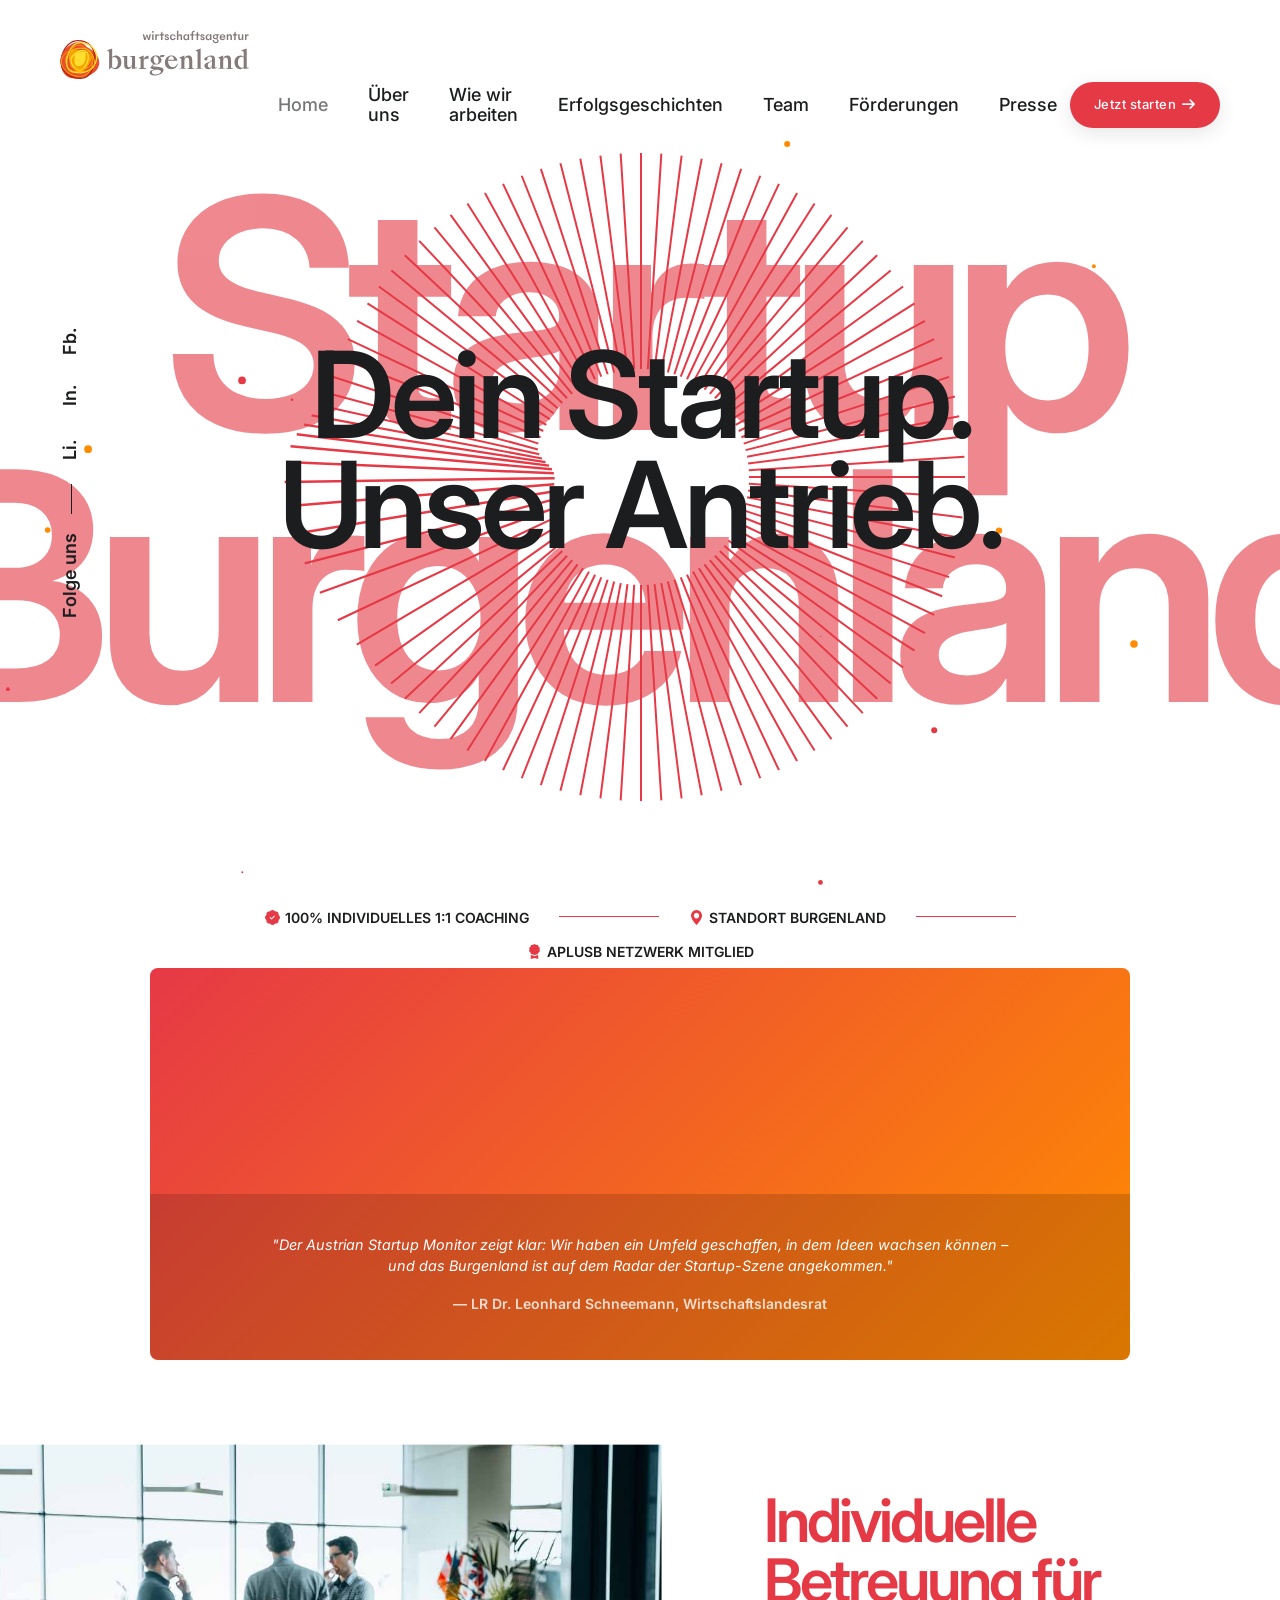
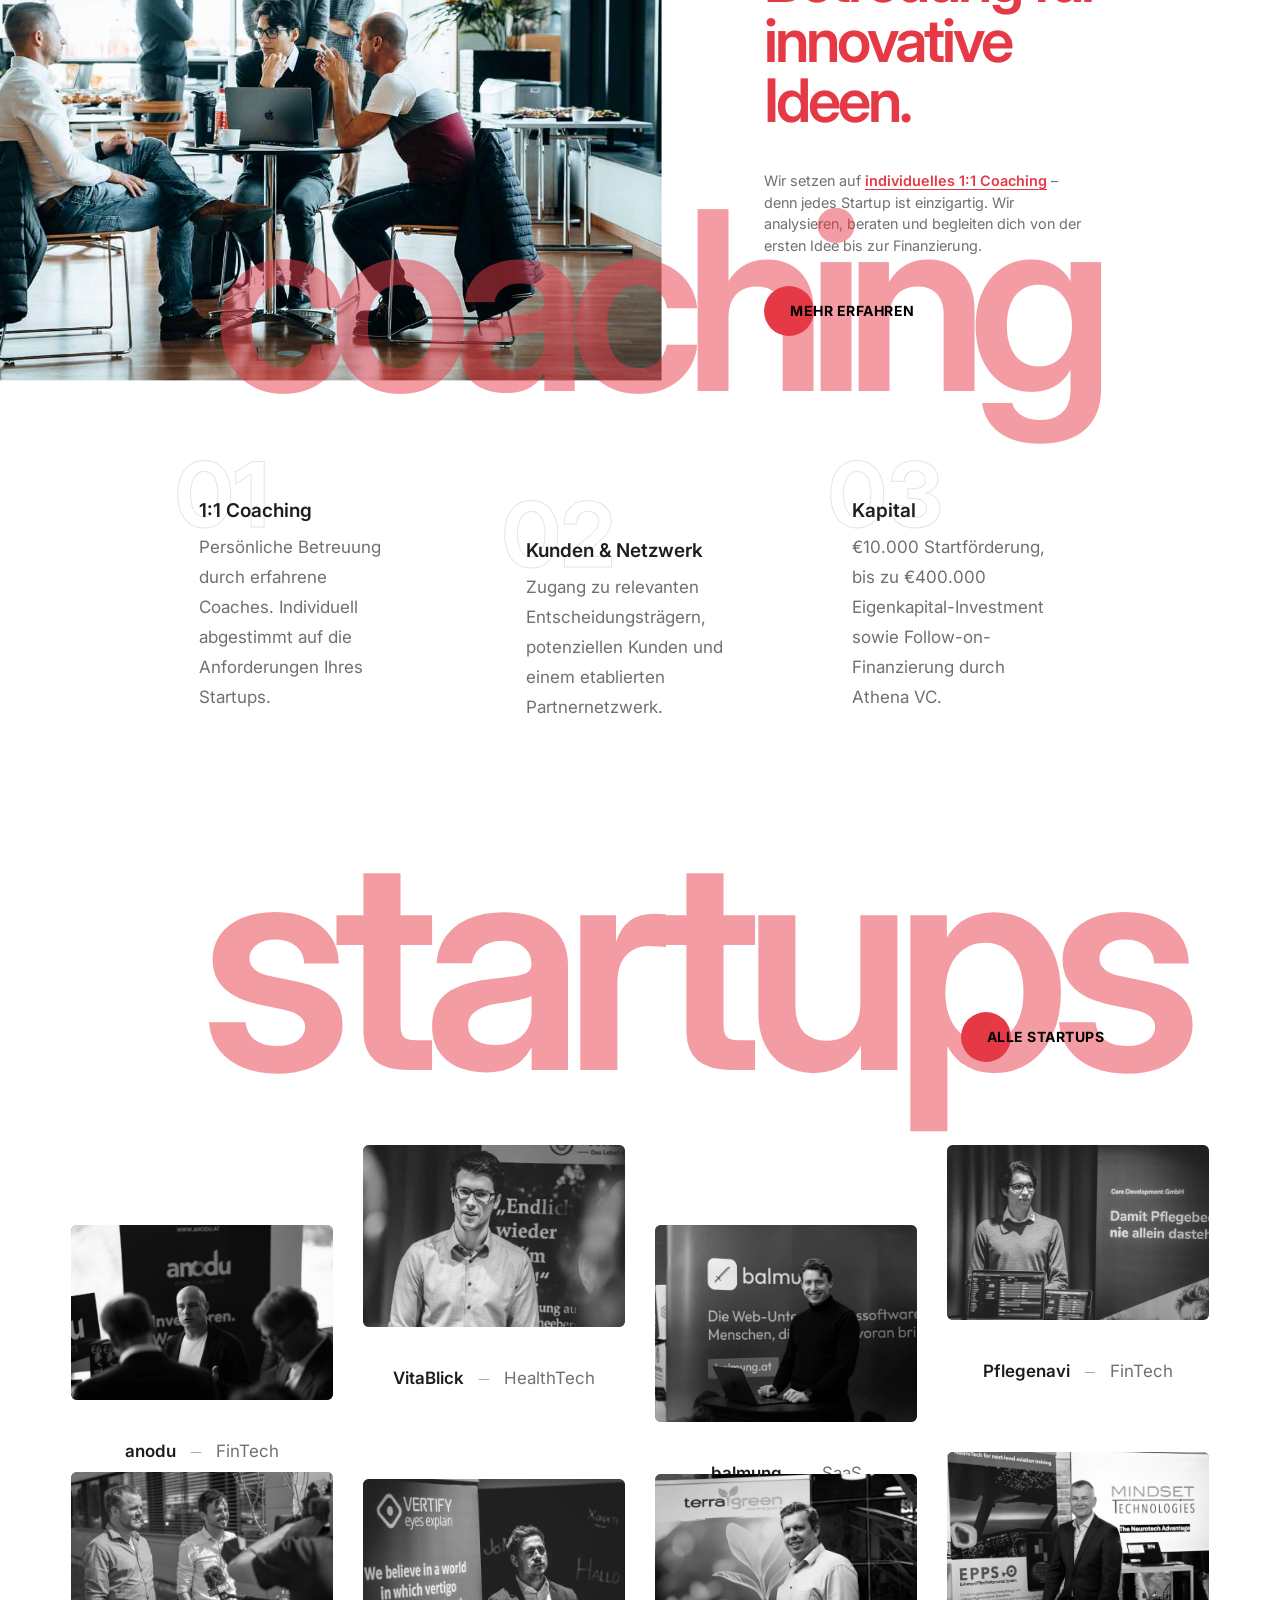
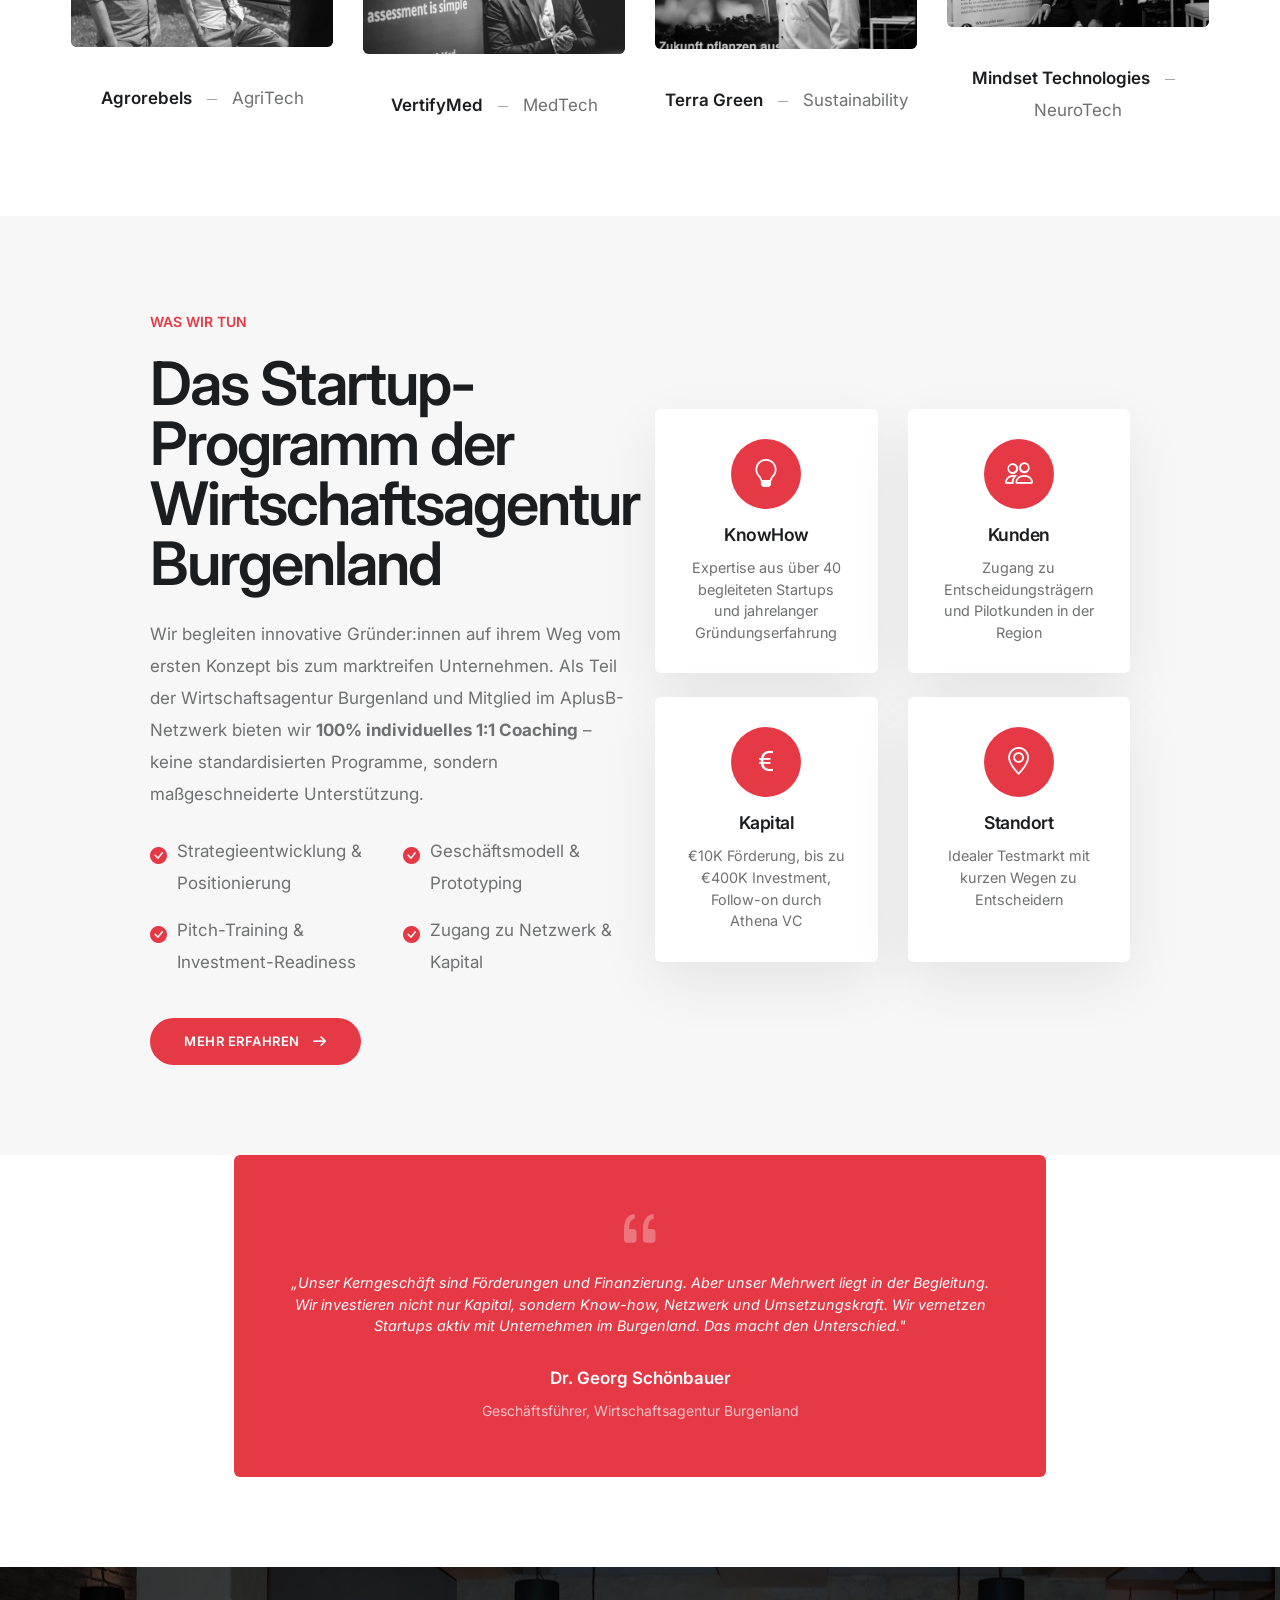
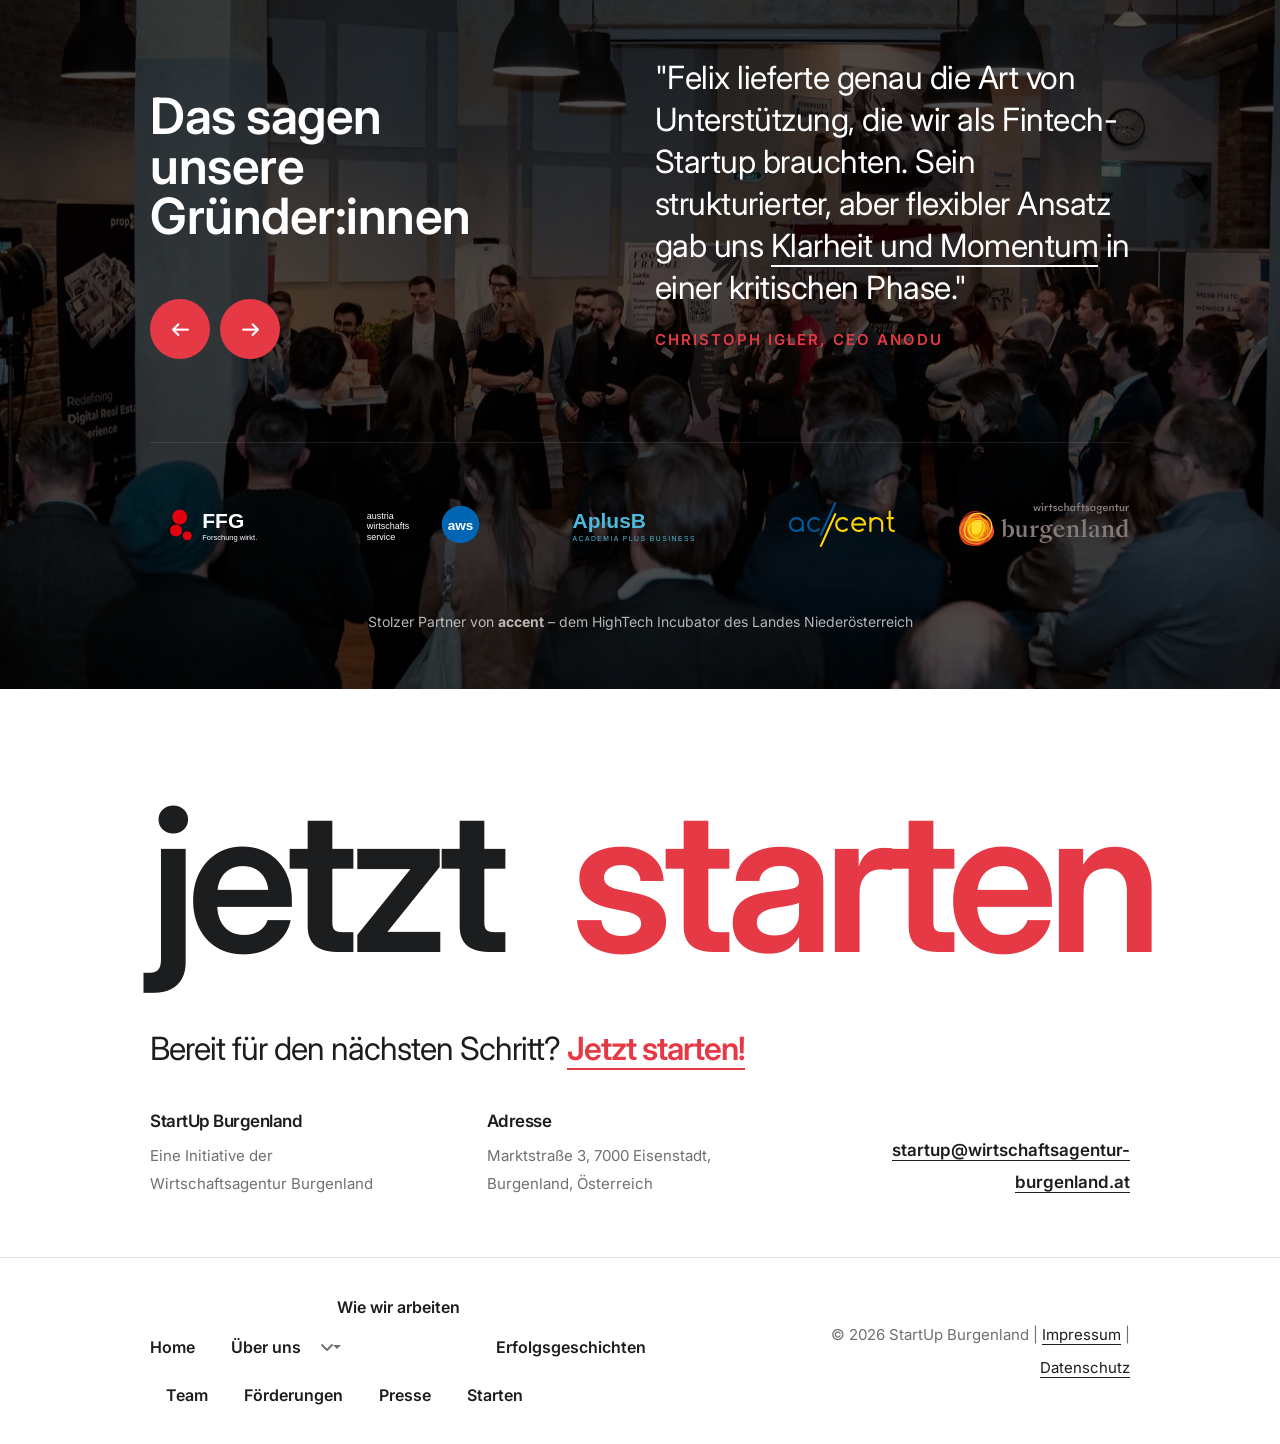
==== commit 36baa354: "Website Updates - Thematische Reorganisation & UI Fixes - Erfolgsgeschichten nach Themen statt Batch" ====
--- a/html/index.html
+++ b/html/index.html
@@ -22,7 +22,7 @@
         <link rel="stylesheet" href="css/responsive.css"/>
         <link rel="stylesheet" href="demos/startup-burgenland/startup-burgenland.css" />
     </head>
-    <body data-mobile-nav-style="classic" class="background-position-center-top" style="background-image: url(images/vertical-line-bg-small-medium-gray.svg)">
+    <body data-mobile-nav-style="classic" class="background-position-center-top" style="">
         <!-- start header -->
         <header>
             <!-- start navigation -->
@@ -353,16 +353,16 @@
                                     </div>
                                 </div>
                             </li>
-                            <!-- Airxbig -->
+                            <!-- Terra Green -->
                             <li class="grid-item transition-inner-all">
                                 <div class="portfolio-box" data-bottom-top="transform: translateY(-40px)" data-top-bottom="transform: translateY(40px)">
                                     <div class="portfolio-image bg-medium-gray border-radius-6px">
-                                        <a href="erfolgsgeschichten.html"><img src="images/startup-airxbig.webp" alt="Airxbig" /></a>
-                                    </div>
-                                    <div class="portfolio-caption pt-35px pb-35px md-pt-25px md-pb-25px">
-                                        <a href="erfolgsgeschichten.html" class="text-dark-gray text-dark-gray-hover fw-600">AIRXBIG</a>
-                                        <span class="d-inline-block align-middle w-10px separator-line-1px bg-light-gray ms-10px me-10px"></span>
-                                        <div class="d-inline-block">DroneTech</div>
+                                        <a href="erfolgsgeschichten.html"><img src="images/startup-terragreen.webp" alt="Terra Green" /></a>
+                                    </div>
+                                    <div class="portfolio-caption pt-35px pb-35px md-pt-25px md-pb-25px">
+                                        <a href="erfolgsgeschichten.html" class="text-dark-gray text-dark-gray-hover fw-600">Terra Green</a>
+                                        <span class="d-inline-block align-middle w-10px separator-line-1px bg-light-gray ms-10px me-10px"></span>
+                                        <div class="d-inline-block">Sustainability</div>
                                     </div>
                                 </div>
                             </li>
@@ -642,5 +642,6 @@
         <script type="text/javascript" src="js/jquery.js"></script>
         <script type="text/javascript" src="js/vendors.min.js"></script>
         <script type="text/javascript" src="js/main.js"></script>
+        <script>document.querySelectorAll(".scroll-progress").forEach(function(el){el.remove();});</script>
     </body>
 </html>
--- a/html/demos/startup-burgenland/startup-burgenland.css
+++ b/html/demos/startup-burgenland/startup-burgenland.css
@@ -360,6 +360,43 @@
     white-space: nowrap;
 }
 
+/* Funding cards - responsive font size and centering */
+.bg-gradient-sb .bg-white {
+    text-align: center !important;
+    display: flex;
+    flex-direction: column;
+    align-items: center;
+    justify-content: center;
+}
+
+.bg-gradient-sb .bg-white .fs-45,
+section.bg-gradient-sb .fs-45 {
+    font-size: 2rem !important;
+    white-space: nowrap;
+    text-align: center !important;
+    width: 100%;
+}
+
+.bg-gradient-sb .bg-white h5,
+.bg-gradient-sb .bg-white p {
+    text-align: center !important;
+    width: 100%;
+}
+
+@media (min-width: 992px) {
+    .bg-gradient-sb .bg-white .fs-45,
+    section.bg-gradient-sb .fs-45 {
+        font-size: 2.25rem !important;
+    }
+}
+
+@media (min-width: 1200px) {
+    .bg-gradient-sb .bg-white .fs-45,
+    section.bg-gradient-sb .fs-45 {
+        font-size: 2.5rem !important;
+    }
+}
+
 /* Prevent word breaks in lists and card content */
 .list-style-02 li,
 .bg-white li,
@@ -379,10 +416,13 @@
 
 /* Card content overflow fix - only for actual cards, not sections */
 .box-shadow-quadruple-large.bg-white,
-.box-shadow-quadruple-large.border-radius-6px,
-section .row .col .bg-white,
-section .row .col .bg-very-light-gray {
+.box-shadow-quadruple-large.border-radius-6px {
     overflow: hidden;
+}
+
+/* Funding cards should NOT have overflow hidden */
+.bg-gradient-sb .bg-white {
+    overflow: visible !important;
 }
 
 /* Card titles - smaller on mobile for better fit */
@@ -496,15 +536,42 @@
     color: var(--sb-red);
 }
 
-/* Scroll progress - completely hidden to avoid glitch */
+/* Remove any background vertical lines */
+body {
+    background-image: none !important;
+}
+
+/* Scroll progress - completely hidden and removed */
 .scroll-progress,
 .scroll-progress.d-xxl-block,
 .scroll-progress.d-none.d-xxl-block,
-div.scroll-progress {
+.scroll-progress.visible,
+div.scroll-progress,
+[class*="scroll-progress"],
+[class*="scroll-line"],
+[class*="scroll-point"],
+.scroll-line,
+.scroll-point,
+.scroll-top,
+.scroll-text {
     display: none !important;
     visibility: hidden !important;
     opacity: 0 !important;
     pointer-events: none !important;
+    width: 0 !important;
+    height: 0 !important;
+    max-width: 0 !important;
+    max-height: 0 !important;
+    overflow: hidden !important;
+    position: absolute !important;
+    left: -9999px !important;
+    top: -9999px !important;
+    transform: scale(0) !important;
+}
+
+/* Hide any fixed right-side vertical elements */
+body > div[style*="position: fixed"][style*="right"] {
+    display: none !important;
 }
 
 /* Links */
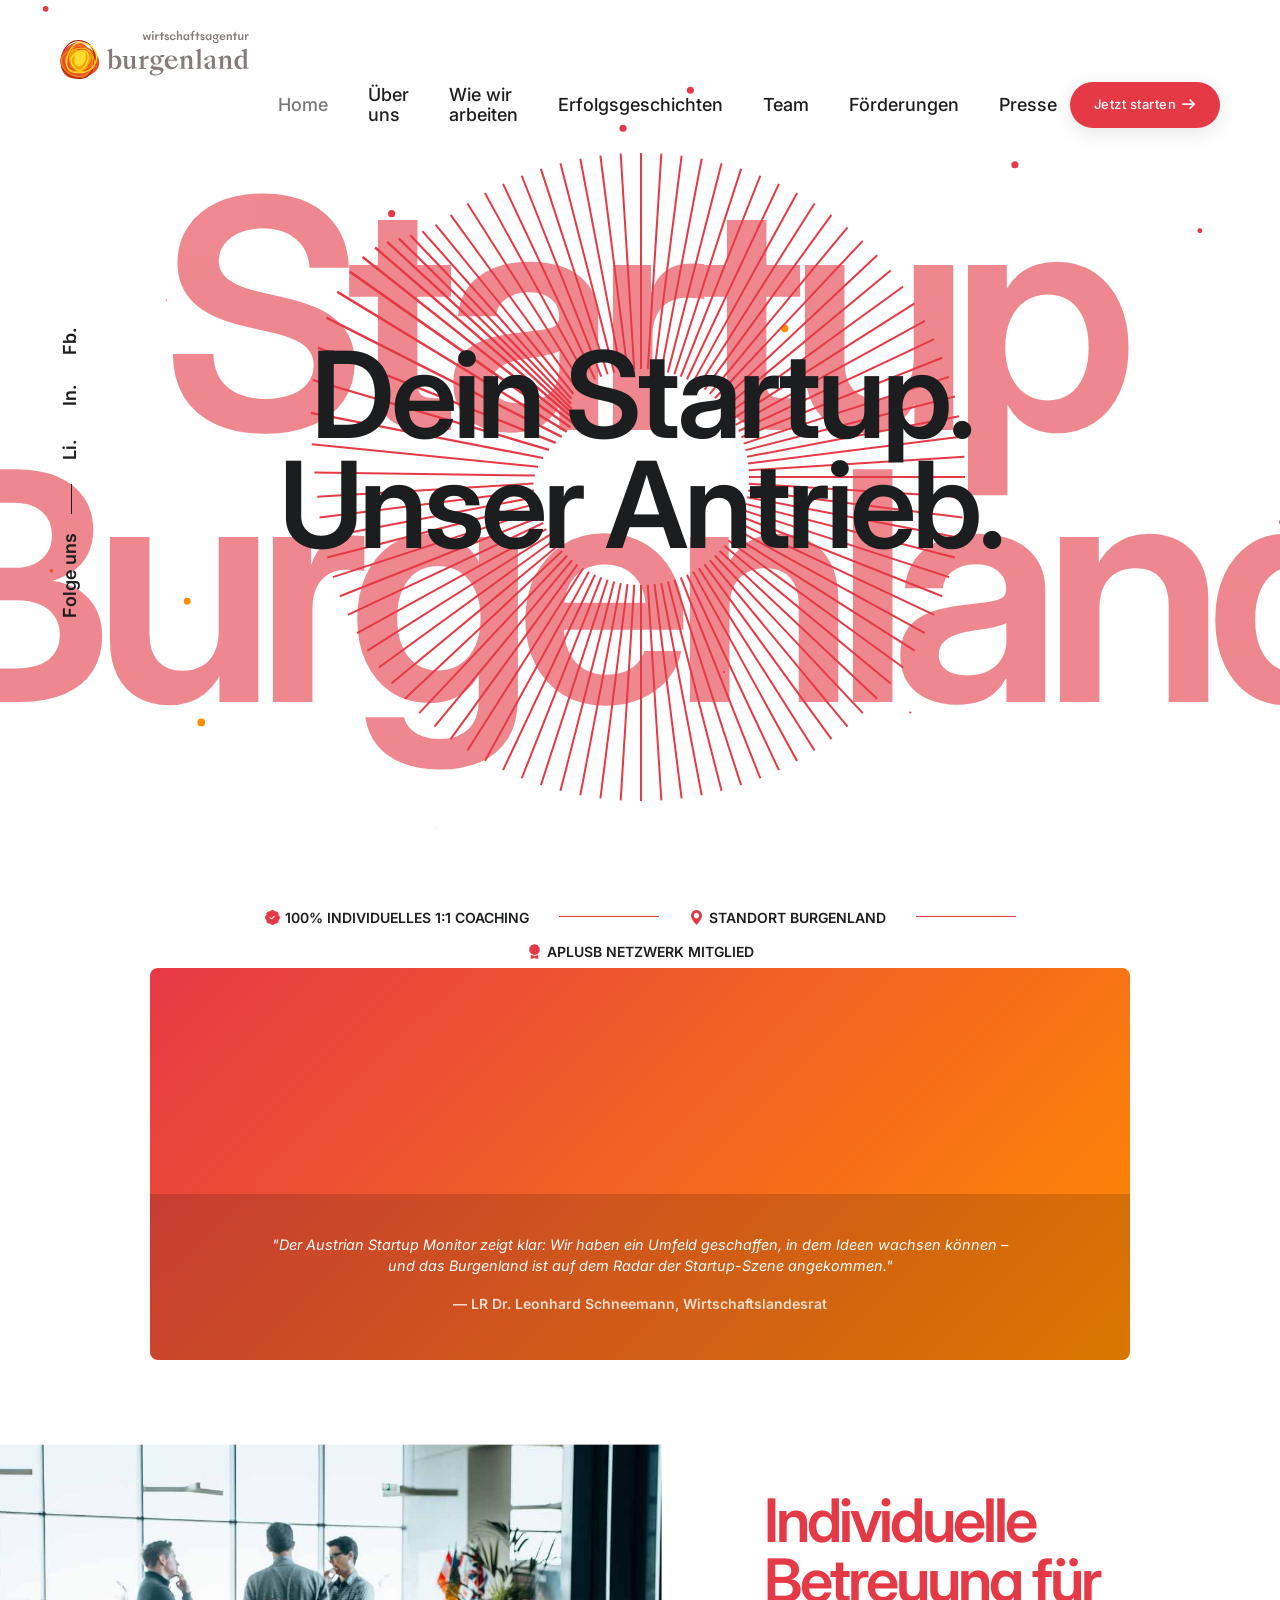
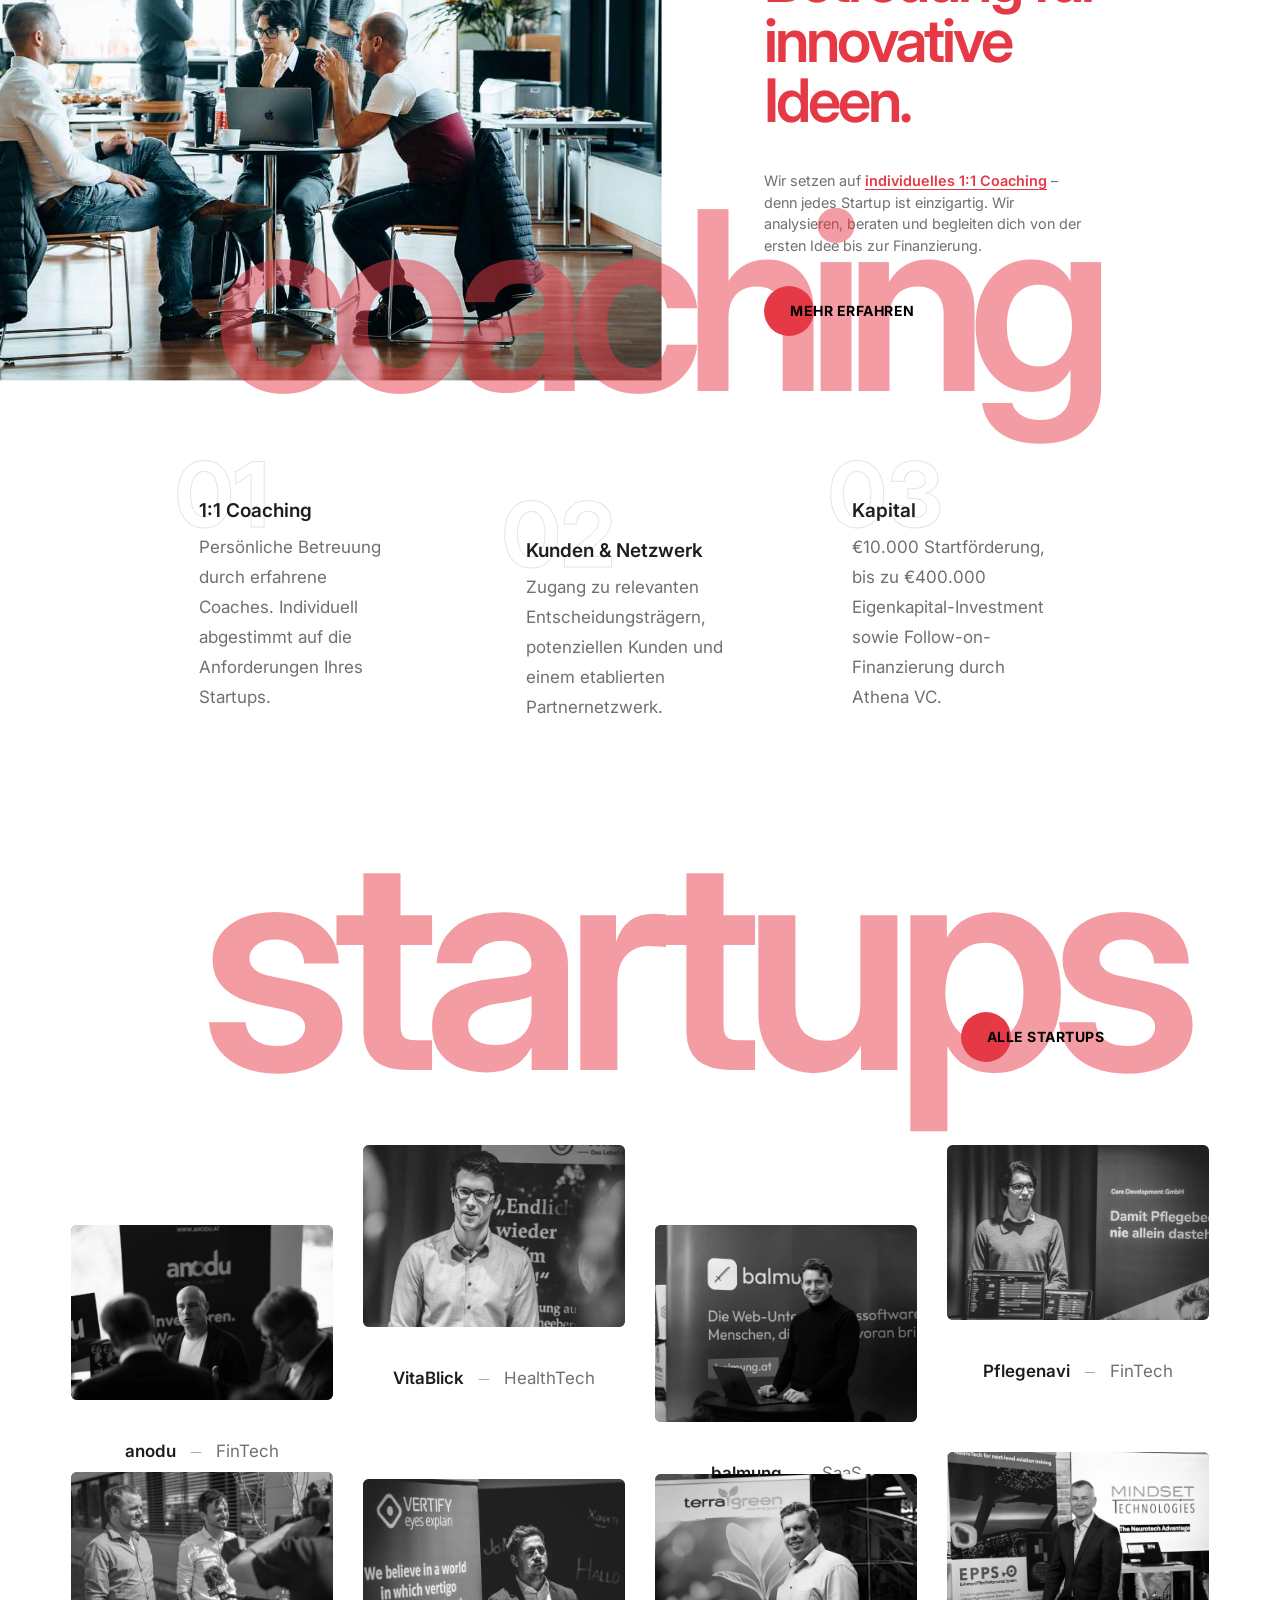
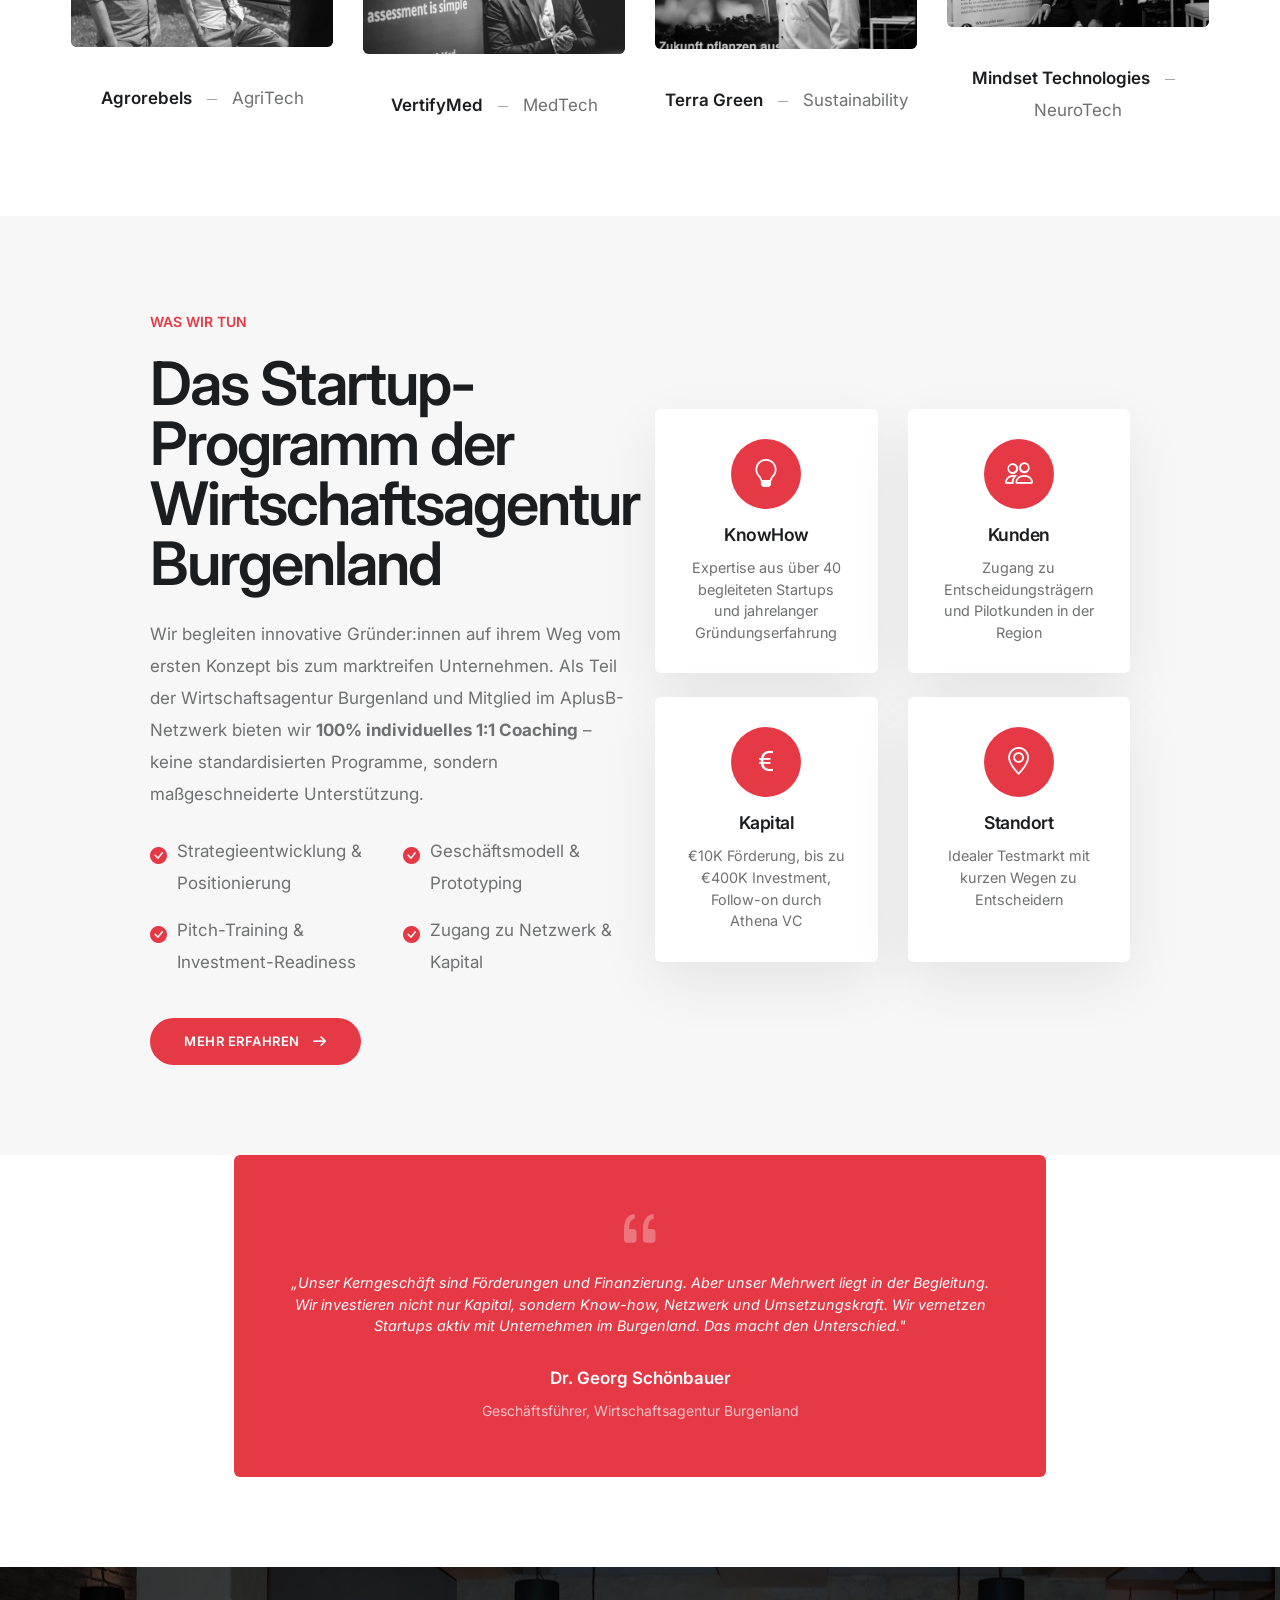
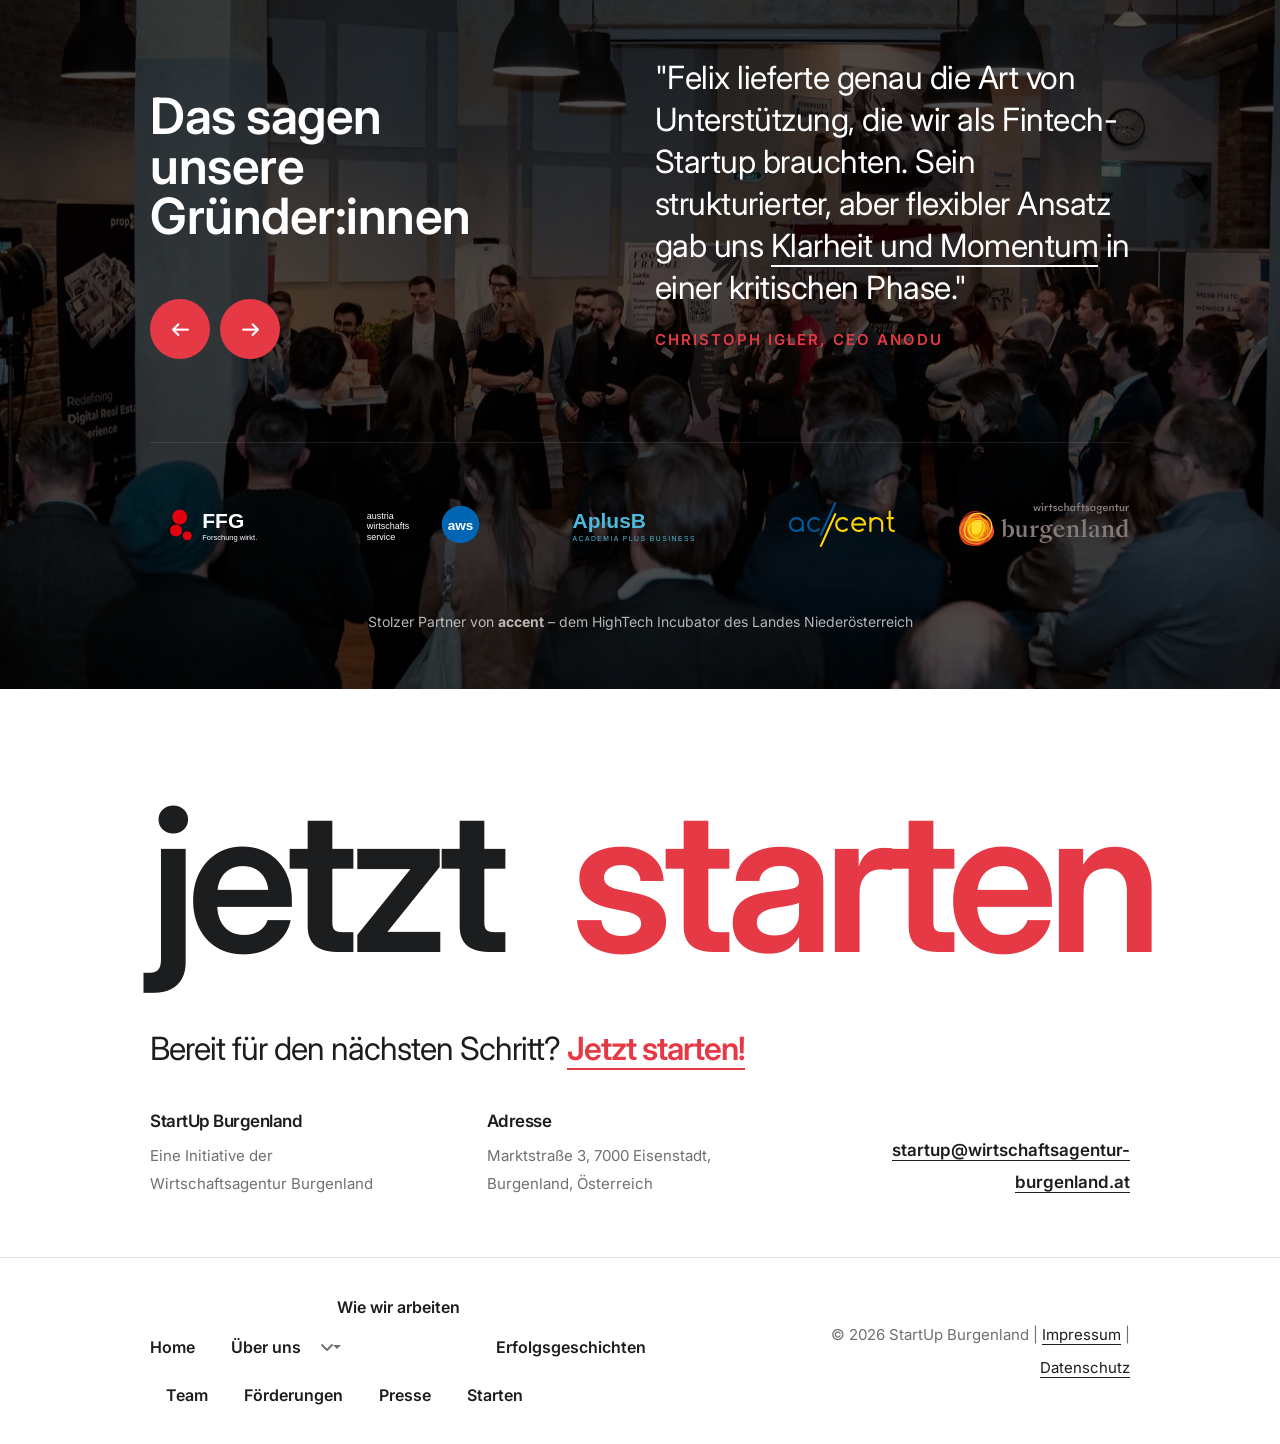
==== commit f977719b: "Improve favicon tags for better browser compatibility - Add rel="icon" with type="image/png" attribu" ====
--- a/html/index.html
+++ b/html/index.html
@@ -8,7 +8,8 @@
         <meta name="viewport" content="width=device-width,initial-scale=1.0" />
         <meta name="description" content="StartUp Burgenland - Die Startup-Initiative des Burgenlandes. 100% individuelles 1:1 Coaching, bis zu €400.000 Förderung und Zugang zu Investoren.">
         <!-- favicon icon -->
-        <link rel="shortcut icon" href="images/favicon.png">
+        <link rel="icon" type="image/png" href="images/favicon.png">
+        <link rel="shortcut icon" type="image/png" href="images/favicon.png">
         <link rel="apple-touch-icon" href="images/apple-touch-icon-57x57.png">
         <link rel="apple-touch-icon" sizes="72x72" href="images/apple-touch-icon-72x72.png">
         <link rel="apple-touch-icon" sizes="114x114" href="images/apple-touch-icon-114x114.png">
--- a/html/demos/startup-burgenland/startup-burgenland.css
+++ b/html/demos/startup-burgenland/startup-burgenland.css
@@ -811,3 +811,223 @@
         letter-spacing: -3px;
     }
 }
+
+/* Mobile header fixes */
+@media (max-width: 991px) {
+    /* Reduce top space margin on mobile */
+    .ipad-top-space-margin {
+        margin-top: 70px !important;
+    }
+    
+    /* Hide Jetzt starten button on mobile */
+    header .header-button {
+        display: none !important;
+    }
+    
+    /* Keep logo and burger menu in one row */
+    header .navbar .container-fluid {
+        flex-wrap: nowrap;
+        padding-top: 10px;
+        padding-bottom: 10px;
+    }
+    
+    header .navbar-brand img {
+        max-height: 40px;
+    }
+}
+
+@media (max-width: 767px) {
+    .ipad-top-space-margin {
+        margin-top: 60px !important;
+    }
+    
+    header .navbar .container-fluid {
+        padding-top: 8px;
+        padding-bottom: 8px;
+    }
+}
+
+/* Fix headline overflow on mobile */
+@media (max-width: 575px) {
+    h1, .h1 {
+        font-size: 2.5rem !important;
+        line-height: 1.15 !important;
+    }
+    
+    h2, .h2 {
+        font-size: 2rem !important;
+        line-height: 1.2 !important;
+    }
+    
+    .fs-50, .fs-55, .fs-60, .fs-65, .fs-70 {
+        font-size: 2rem !important;
+        line-height: 1.2 !important;
+    }
+    
+    .fs-40, .fs-45 {
+        font-size: 1.75rem !important;
+        line-height: 1.2 !important;
+    }
+    
+    /* Allow long words to break if needed */
+    h1, h2, h3, .h1, .h2, .h3 {
+        word-wrap: break-word;
+        overflow-wrap: break-word;
+        hyphens: auto;
+        -webkit-hyphens: auto;
+    }
+}
+
+@media (max-width: 400px) {
+    h1, .h1 {
+        font-size: 2rem !important;
+        line-height: 1.15 !important;
+    }
+    
+    h2, .h2 {
+        font-size: 1.75rem !important;
+        line-height: 1.2 !important;
+    }
+}
+
+/* Fix mobile header layout - logo and burger on same row */
+@media (max-width: 991px) {
+    header {
+        padding: 0 !important;
+    }
+    
+    header nav.navbar {
+        padding: 10px 15px !important;
+    }
+    
+    header .navbar > .container-fluid {
+        display: flex !important;
+        flex-direction: row !important;
+        flex-wrap: nowrap !important;
+        align-items: center !important;
+        justify-content: space-between !important;
+        padding: 0 !important;
+    }
+    
+    header .navbar > .container-fluid > .col-auto {
+        width: auto !important;
+        flex: 0 0 auto !important;
+        padding: 0 !important;
+    }
+    
+    /* Logo column */
+    header .navbar > .container-fluid > .col-auto:first-child {
+        order: 1;
+    }
+    
+    /* Menu column with burger */
+    header .navbar > .container-fluid > .col-auto.menu-order {
+        order: 2;
+        position: static !important;
+    }
+    
+    /* Hide the button column */
+    header .navbar > .container-fluid > .col-auto:last-child:not(.menu-order) {
+        display: none !important;
+    }
+    
+    /* Burger button positioning */
+    header .navbar-toggler {
+        float: none !important;
+        margin: 0 !important;
+        padding: 8px !important;
+    }
+    
+    /* Reduce top margin on hero section */
+    section.ipad-top-space-margin,
+    .ipad-top-space-margin {
+        margin-top: 55px !important;
+    }
+}
+
+@media (max-width: 767px) {
+    section.ipad-top-space-margin,
+    .ipad-top-space-margin {
+        margin-top: 50px !important;
+    }
+}
+
+/* Reduce header height on mobile */
+@media (max-width: 991px) {
+    header nav.navbar {
+        padding: 5px 15px !important;
+        min-height: auto !important;
+    }
+    
+    header .navbar-brand {
+        padding: 0 !important;
+        margin: 0 !important;
+    }
+    
+    header .navbar-brand img {
+        max-height: 35px !important;
+        height: 35px !important;
+    }
+    
+    header .navbar-toggler {
+        padding: 5px !important;
+        width: 30px;
+        height: 30px;
+    }
+    
+    header .navbar-toggler-line {
+        height: 2px !important;
+        margin: 4px 0 !important;
+    }
+}
+
+@media (max-width: 767px) {
+    header nav.navbar {
+        padding: 5px 10px !important;
+    }
+    
+    header .navbar-brand img {
+        max-height: 32px !important;
+        height: 32px !important;
+    }
+    
+    /* Reduce hero section top margin to match smaller header */
+    section.ipad-top-space-margin,
+    .ipad-top-space-margin {
+        margin-top: 45px !important;
+    }
+}
+
+/* Fix vertical alignment of logo and burger menu */
+@media (max-width: 991px) {
+    header .navbar > .container-fluid {
+        align-items: center !important;
+    }
+    
+    header .navbar > .container-fluid > .col-auto {
+        display: flex !important;
+        align-items: center !important;
+        height: auto !important;
+    }
+    
+    header .navbar-brand {
+        display: flex !important;
+        align-items: center !important;
+        height: auto !important;
+        line-height: 1 !important;
+    }
+    
+    header .col-auto.menu-order {
+        display: flex !important;
+        align-items: center !important;
+        justify-content: flex-end !important;
+    }
+    
+    header .navbar-toggler {
+        display: flex !important;
+        align-items: center !important;
+        justify-content: center !important;
+        margin: 0 !important;
+        padding: 5px !important;
+    }
+}
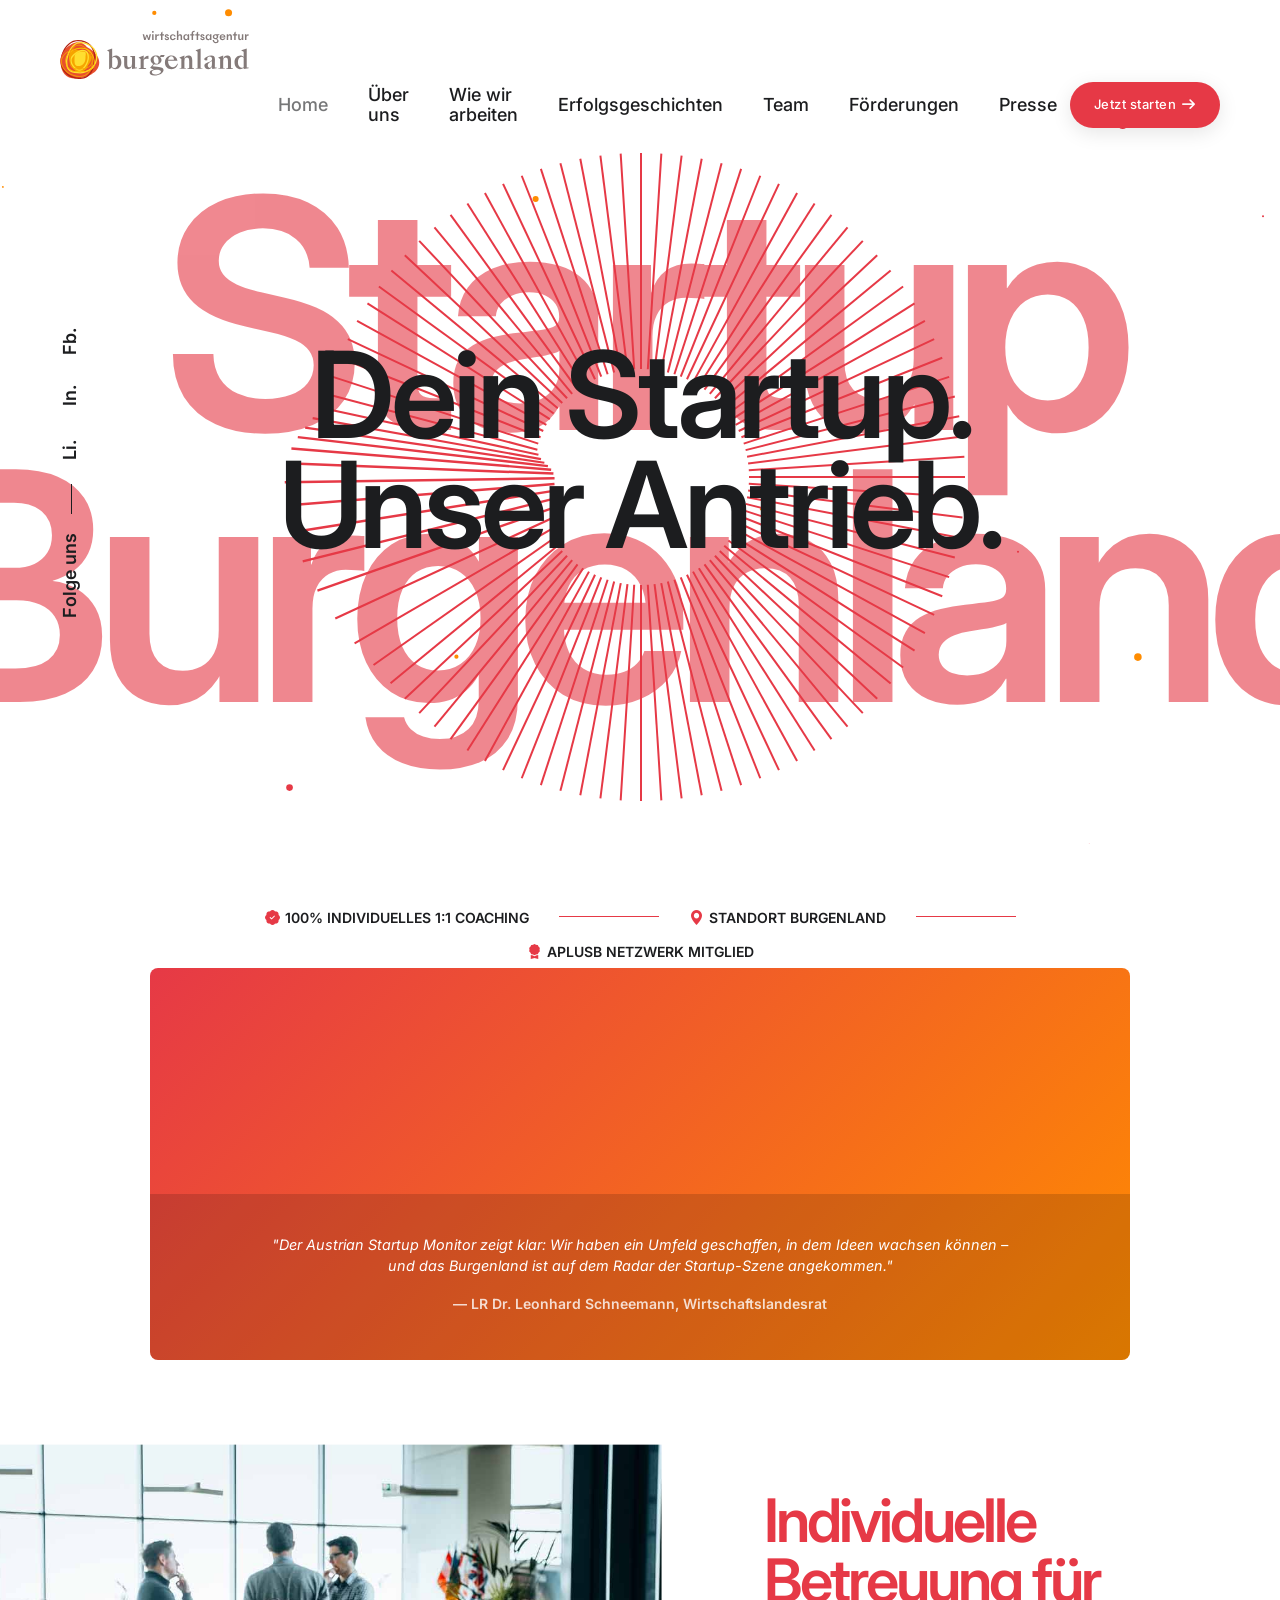
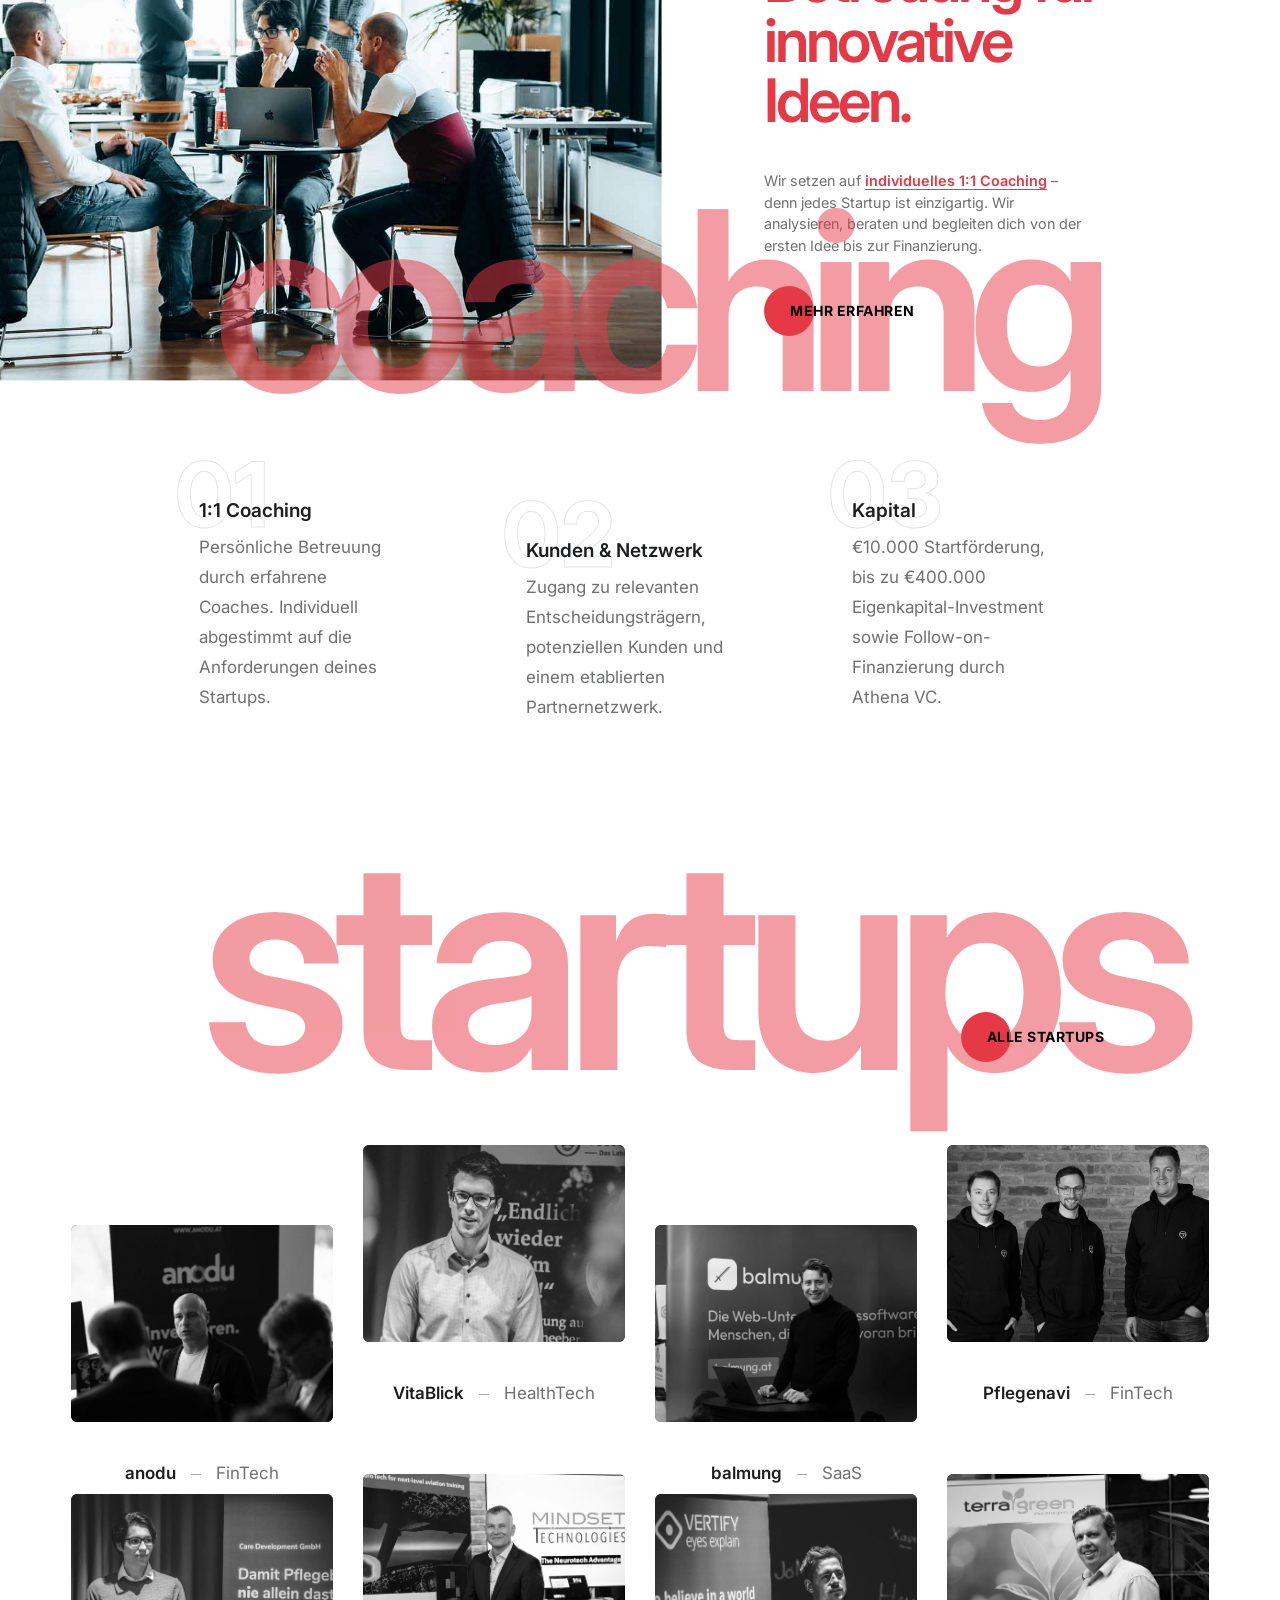
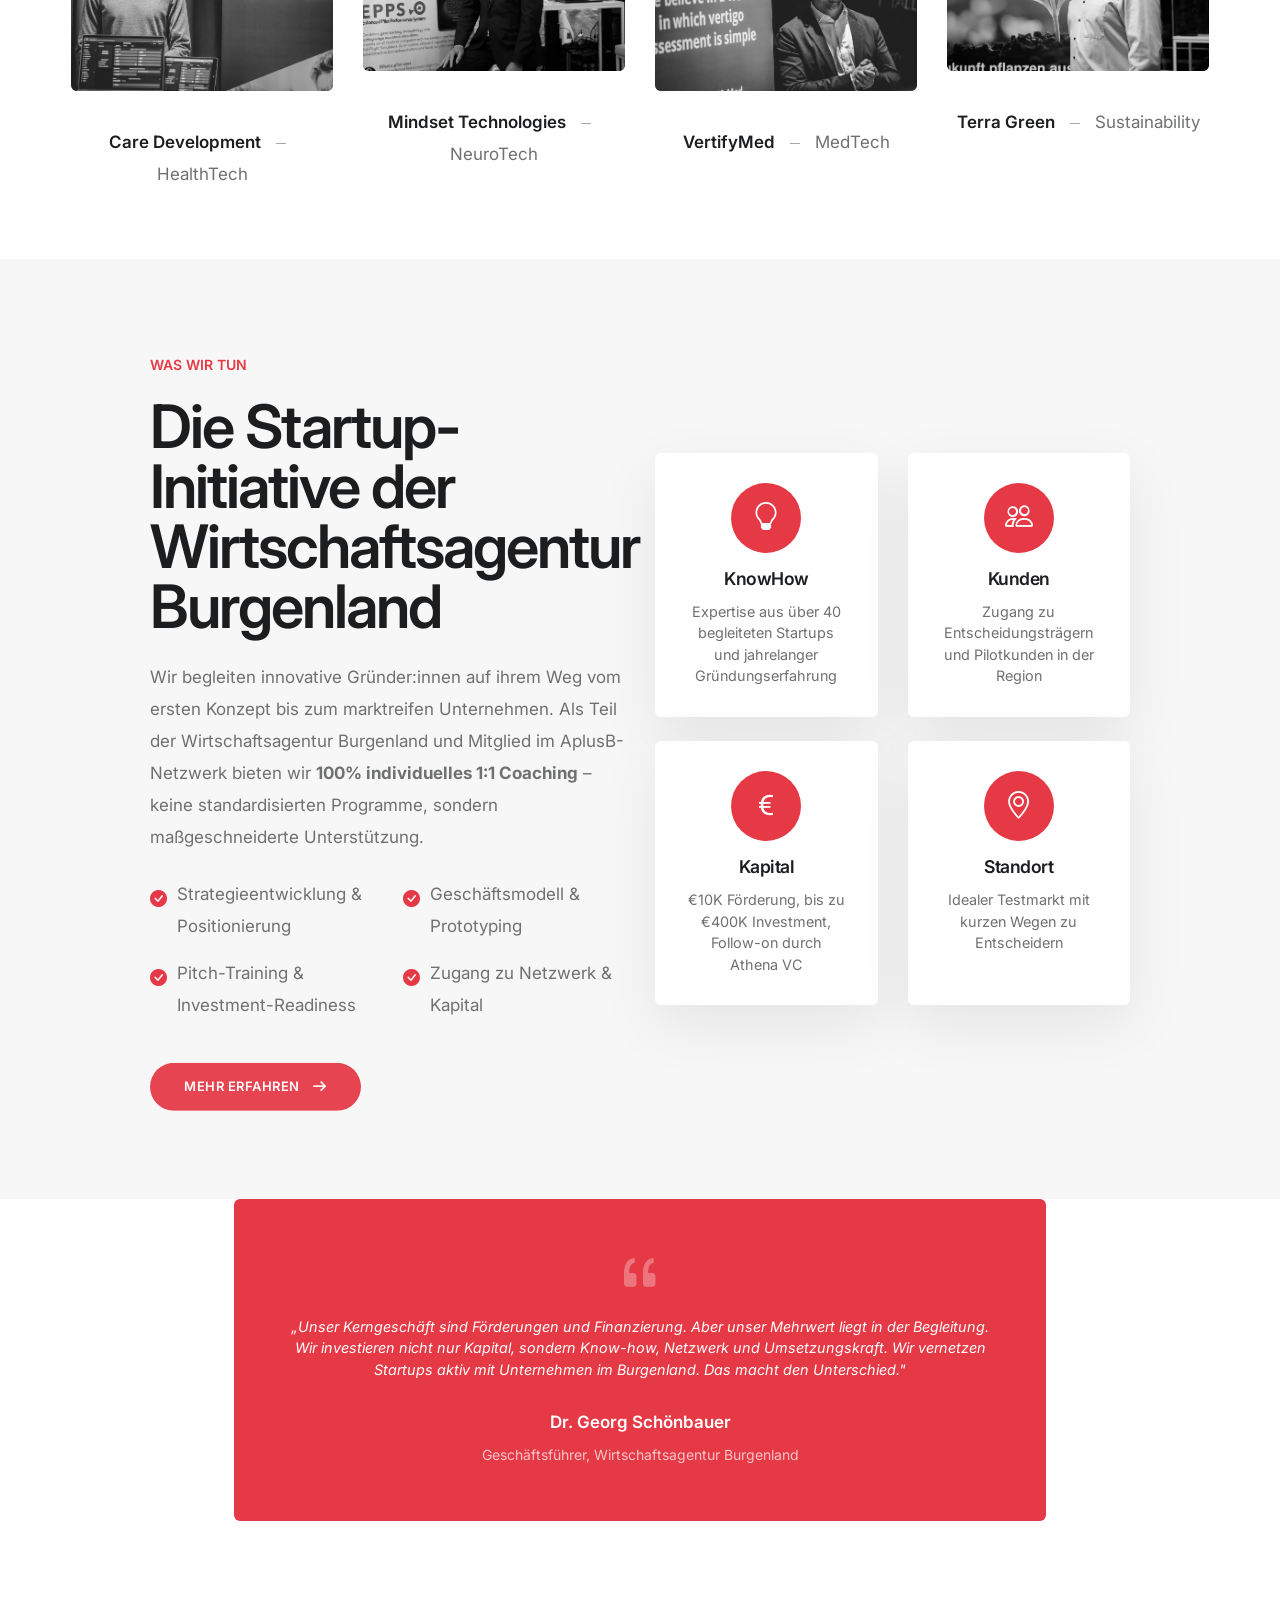
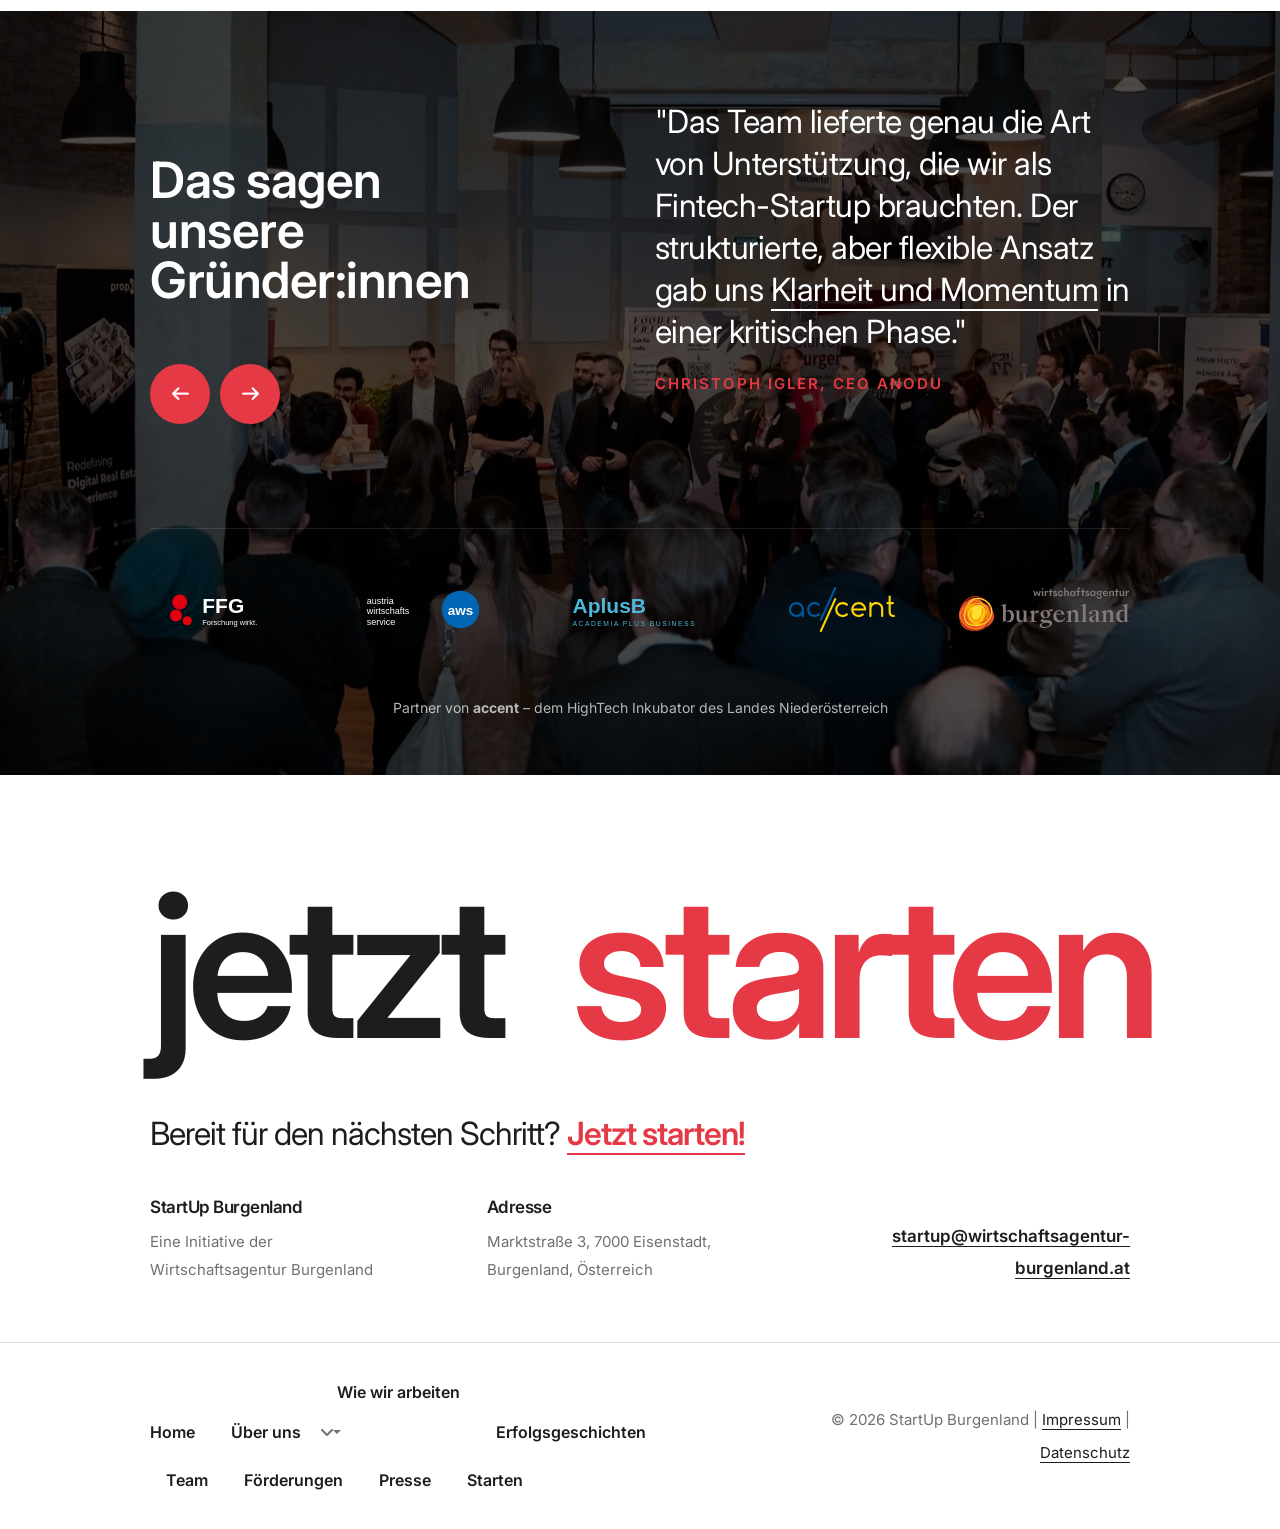
==== commit 88cef34a: "Update website content and styling - Add Startup.Tirol and Startup Vorarlberg to AplusB partners - R" ====
--- a/html/index.html
+++ b/html/index.html
@@ -89,7 +89,7 @@
             <div class="container h-100 position-relative">
                 <div class="row align-items-center justify-content-center h-100">
                     <div class="col-12 text-center">
-                        <div class="fs-120 lh-110 sm-fs-100 text-dark-gray fw-600 ls-minus-4px" data-anime='{ "el": "lines", "translateY": [30, 0], "opacity": [0,1], "duration": 600, "delay": 500, "staggervalue": 300, "easing": "easeOutQuad" }'>Dein Startup.<br>Unser Antrieb.</div>
+                        <div class="fs-120 lh-110 sm-fs-100 text-dark-gray fw-600 ls-minus-4px" data-anime='{ "el": "lines", "translateY": [30, 0], "opacity": [0,1], "duration": 600, "delay": 500, "staggervalue": 300, "easing": "easeOutQuad" }'><span class="d-block">Dein Startup.</span><span class="d-block">Unser Antrieb.</span></div>
                     </div>
                 </div>
             </div>
@@ -215,7 +215,7 @@
                         </div>
                         <span class="fs-19 fw-600 text-dark-gray mb-5px d-block position-relative">1:1 Coaching</span>
                         <div class="position-relative pb-60px last-paragraph-no-margin">
-                            <p class="lh-30 w-90 sm-w-100">Persönliche Betreuung durch erfahrene Coaches. Individuell abgestimmt auf die Anforderungen Ihres Startups.</p>
+                            <p class="lh-30 w-90 sm-w-100">Persönliche Betreuung durch erfahrene Coaches. Individuell abgestimmt auf die Anforderungen deines Startups.</p>
                             <a href="wie-wir-arbeiten.html" class="hover-content d-flex justify-content-center align-items-center icon-box w-45px h-45px rounded-circle bg-sb-red border-2"><i class="feather icon-feather-arrow-right text-white icon-small"></i></a>
                         </div>
                     </div>
@@ -306,7 +306,7 @@
                             <li class="grid-item selected transition-inner-all">
                                 <div class="portfolio-box" data-bottom-top="transform: translateY(-40px)" data-top-bottom="transform: translateY(40px)">
                                     <div class="portfolio-image bg-medium-gray border-radius-6px">
-                                        <a href="erfolgsgeschichten.html"><img src="images/startup-pflegenavi.webp" alt="Pflegenavi" /></a>
+                                        <a href="erfolgsgeschichten.html"><img src="images/startup-pflegenavi.jpg" alt="Pflegenavi" /></a>
                                     </div>
                                     <div class="portfolio-caption pt-35px pb-35px md-pt-25px md-pb-25px">
                                         <a href="erfolgsgeschichten.html" class="text-dark-gray text-dark-gray-hover fw-600">Pflegenavi</a>
@@ -315,16 +315,16 @@
                                     </div>
                                 </div>
                             </li>
-                            <!-- Agrorebels -->
+                            <!-- Care Development -->
                             <li class="grid-item transition-inner-all">
                                 <div class="portfolio-box" data-bottom-top="transform: translateY(-20px)" data-top-bottom="transform: translateY(-80px)">
                                     <div class="portfolio-image bg-medium-gray border-radius-6px">
-                                        <a href="erfolgsgeschichten.html"><img src="images/startup-agrorebels.webp" alt="Agrorebels" /></a>
-                                    </div>
-                                    <div class="portfolio-caption pt-35px pb-35px md-pt-25px md-pb-25px">
-                                        <a href="erfolgsgeschichten.html" class="text-dark-gray text-dark-gray-hover fw-600">Agrorebels</a>
-                                        <span class="d-inline-block align-middle w-10px separator-line-1px bg-light-gray ms-10px me-10px"></span>
-                                        <div class="d-inline-block">AgriTech</div>
+                                        <a href="erfolgsgeschichten.html"><img src="images/startup-caredevelopment.webp" alt="Care Development" /></a>
+                                    </div>
+                                    <div class="portfolio-caption pt-35px pb-35px md-pt-25px md-pb-25px">
+                                        <a href="erfolgsgeschichten.html" class="text-dark-gray text-dark-gray-hover fw-600">Care Development</a>
+                                        <span class="d-inline-block align-middle w-10px separator-line-1px bg-light-gray ms-10px me-10px"></span>
+                                        <div class="d-inline-block">HealthTech</div>
                                     </div>
                                 </div>
                             </li>
@@ -380,7 +380,7 @@
                 <div class="row align-items-center">
                     <div class="col-lg-6 md-mb-50px" data-anime='{ "el": "childs", "translateY": [30, 0], "opacity": [0,1], "duration": 800, "delay": 200, "staggervalue": 300, "easing": "easeOutQuad" }'>
                         <span class="fs-14 text-uppercase text-sb-red fw-600 mb-15px d-block">Was wir tun</span>
-                        <h2 class="text-dark-gray fw-600 ls-minus-2px mb-25px">Das Startup-Programm der Wirtschaftsagentur Burgenland</h2>
+                        <h2 class="text-dark-gray fw-600 ls-minus-2px mb-25px">Die Startup-Initiative der Wirtschaftsagentur Burgenland</h2>
                         <p class="mb-25px">Wir begleiten innovative Gründer:innen auf ihrem Weg vom ersten Konzept bis zum marktreifen Unternehmen. Als Teil der Wirtschaftsagentur Burgenland und Mitglied im AplusB-Netzwerk bieten wir <strong>100% individuelles 1:1 Coaching</strong> – keine standardisierten Programme, sondern maßgeschneiderte Unterstützung.</p>
                         <div class="row row-cols-1 row-cols-sm-2 mb-10px">
                             <div class="col mb-15px">
@@ -491,27 +491,27 @@
                         <div class="swiper magic-cursor light" data-slider-options='{ "slidesPerView": 1, "spaceBetween": 40, "loop": true, "autoplay": { "delay": 5000, "disableOnInteraction": false }, "navigation": { "nextEl": ".slider-one-slide-next-1", "prevEl": ".slider-one-slide-prev-1" }, "keyboard": { "enabled": true, "onlyInViewport": true }, "effect": "slide" }'>
                             <div class="swiper-wrapper">
                                 <div class="swiper-slide">
-                                    <h5 class="text-white mb-20px w-90 xl-w-100 lh-42 fw-400">"Felix lieferte genau die Art von Unterstützung, die wir als Fintech-Startup brauchten. Sein strukturierter, aber flexibler Ansatz gab uns <span class="text-decoration-line-bottom-medium">Klarheit und Momentum</span> in einer kritischen Phase."</h5>
+                                    <h5 class="text-white mb-20px w-90 xl-w-100 lh-42 fw-400">"Das Team lieferte genau die Art von Unterstützung, die wir als Fintech-Startup brauchten. Der strukturierte, aber flexible Ansatz gab uns <span class="text-decoration-line-bottom-medium">Klarheit und Momentum</span> in einer kritischen Phase."</h5>
                                     <span class="text-sb-red fw-600 d-block fs-15 text-uppercase lh-22 ls-2px">Christoph Igler, CEO anodu</span>
                                 </div>
                                 <div class="swiper-slide">
-                                    <h5 class="text-white mb-20px w-90 xl-w-100 lh-42 fw-400">"Felix half bei der Vorbereitung und dem erfolgreichen Abschluss unserer <span class="text-decoration-line-bottom-medium">Investment-Runde</span> und begleitete unsere Marktexpansion nach Deutschland und in die Schweiz."</h5>
+                                    <h5 class="text-white mb-20px w-90 xl-w-100 lh-42 fw-400">"Das Team half bei der Vorbereitung und dem erfolgreichen Abschluss unserer <span class="text-decoration-line-bottom-medium">Investment-Runde</span> und begleitete unsere Marktexpansion nach Deutschland und in die Schweiz."</h5>
                                     <span class="text-sb-red fw-600 d-block fs-15 text-uppercase lh-22 ls-2px">Amadeus Linzer, CEO VitaBlick</span>
                                 </div>
                                 <div class="swiper-slide">
-                                    <h5 class="text-white mb-20px w-90 xl-w-100 lh-42 fw-400">"Felix spielte eine Schlüsselrolle bei der Beschleunigung von Pflegenavi. Er öffnete aktiv sein Netzwerk, um uns bei der Suche nach einem <span class="text-decoration-line-bottom-medium">technischen Co-Founder</span> zu helfen."</h5>
+                                    <h5 class="text-white mb-20px w-90 xl-w-100 lh-42 fw-400">"Das Team spielte eine Schlüsselrolle bei der Beschleunigung von Pflegenavi. Es öffnete aktiv sein Netzwerk, um uns bei der Suche nach einem <span class="text-decoration-line-bottom-medium">technischen Co-Founder</span> zu helfen."</h5>
                                     <span class="text-sb-red fw-600 d-block fs-15 text-uppercase lh-22 ls-2px">Markus Reinfeld, BRANDL TALOS / Pflegenavi</span>
                                 </div>
                                 <div class="swiper-slide">
-                                    <h5 class="text-white mb-20px w-90 xl-w-100 lh-42 fw-400">"Das Team hat mir durch viele komplizierte Phasen geholfen und mir <span class="text-decoration-line-bottom-medium">neue Wege aufgezeigt</span>! Felix versteht wirklich, was es bedeutet, etwas von Grund auf aufzubauen."</h5>
+                                    <h5 class="text-white mb-20px w-90 xl-w-100 lh-42 fw-400">"Das Team hat mir durch viele komplizierte Phasen geholfen und mir <span class="text-decoration-line-bottom-medium">neue Wege aufgezeigt</span>! Das Team versteht wirklich, was es bedeutet, etwas von Grund auf aufzubauen."</h5>
                                     <span class="text-sb-red fw-600 d-block fs-15 text-uppercase lh-22 ls-2px">Christoph Kern, CareFact</span>
                                 </div>
                                 <div class="swiper-slide">
-                                    <h5 class="text-white mb-20px w-90 xl-w-100 lh-42 fw-400">"Ich habe 2021 im Inkubator gestartet und <span class="text-decoration-line-bottom-medium">verkaufe mittlerweile in 14 Ländern</span>. Felix bringt Klarheit, Struktur und Momentum – immer fokussiert auf das, was am wichtigsten ist."</h5>
+                                    <h5 class="text-white mb-20px w-90 xl-w-100 lh-42 fw-400">"Ich habe 2021 im Inkubator gestartet und <span class="text-decoration-line-bottom-medium">verkaufe mittlerweile in 14 Ländern</span>. Das Team bringt Klarheit, Struktur und Momentum – immer fokussiert auf das, was am wichtigsten ist."</h5>
                                     <span class="text-sb-red fw-600 d-block fs-15 text-uppercase lh-22 ls-2px">Dr. Stefanie Gruarin, Equolibri</span>
                                 </div>
                                 <div class="swiper-slide">
-                                    <h5 class="text-white mb-20px w-90 xl-w-100 lh-42 fw-400">"Felix hatte einen tiefgreifenden Einfluss auf die Entwicklung von Perigee. Dank dieser fokussierten Zusammenarbeit haben wir erfolgreich eine <span class="text-decoration-line-bottom-medium">Finanzierungsrunde</span> abgeschlossen."</h5>
+                                    <h5 class="text-white mb-20px w-90 xl-w-100 lh-42 fw-400">"Das Team hatte einen tiefgreifenden Einfluss auf die Entwicklung von Perigee. Dank dieser fokussierten Zusammenarbeit haben wir erfolgreich eine <span class="text-decoration-line-bottom-medium">Finanzierungsrunde</span> abgeschlossen."</h5>
                                     <span class="text-sb-red fw-600 d-block fs-15 text-uppercase lh-22 ls-2px">Markus Enenkel, The World Bank / Perigee</span>
                                 </div>
                             </div>
@@ -535,7 +535,7 @@
                         <a href="https://www.aplusb.biz" target="_blank"><img src="images/partner-aplusb.svg" class="h-45px" alt="AplusB - Academia Plus Business"></a>
                     </div>
                     <div class="col client-box text-center mb-30px">
-                        <a href="https://www.accent.at" target="_blank"><img src="images/partner-accent.svg" class="h-45px" alt="accent - HighTech Incubator Niederösterreich"></a>
+                        <a href="https://www.accent.at" target="_blank"><img src="images/partner-accent.svg" class="h-45px" alt="accent - HighTech Inkubator Niederösterreich"></a>
                     </div>
                     <div class="col client-box text-center mb-30px">
                         <a href="https://www.wirtschaftsagentur-burgenland.at" target="_blank"><img src="images/startup-burgenland-logo.svg" class="h-45px" alt="Wirtschaftsagentur Burgenland"></a>
@@ -543,7 +543,7 @@
                 </div>
                 <div class="row mt-3">
                     <div class="col-12 text-center">
-                        <p class="text-white opacity-7 fs-14 mb-0">Stolzer Partner von <strong>accent</strong> – dem HighTech Incubator des Landes Niederösterreich</p>
+                        <p class="text-white opacity-7 fs-14 mb-0">Partner von <strong>accent</strong> – dem HighTech Inkubator des Landes Niederösterreich</p>
                     </div>
                 </div>
             </div>
--- a/html/demos/startup-burgenland/startup-burgenland.css
+++ b/html/demos/startup-burgenland/startup-burgenland.css
@@ -490,6 +490,9 @@
 
 /* Portfolio image */
 .portfolio-simple .grid-item .portfolio-image img {
+    aspect-ratio: 4 / 3;
+    object-fit: cover;
+    width: 100%;
     filter: grayscale(100%);
     -webkit-filter: grayscale(100%);
     -moz-filter: grayscale(100%);
